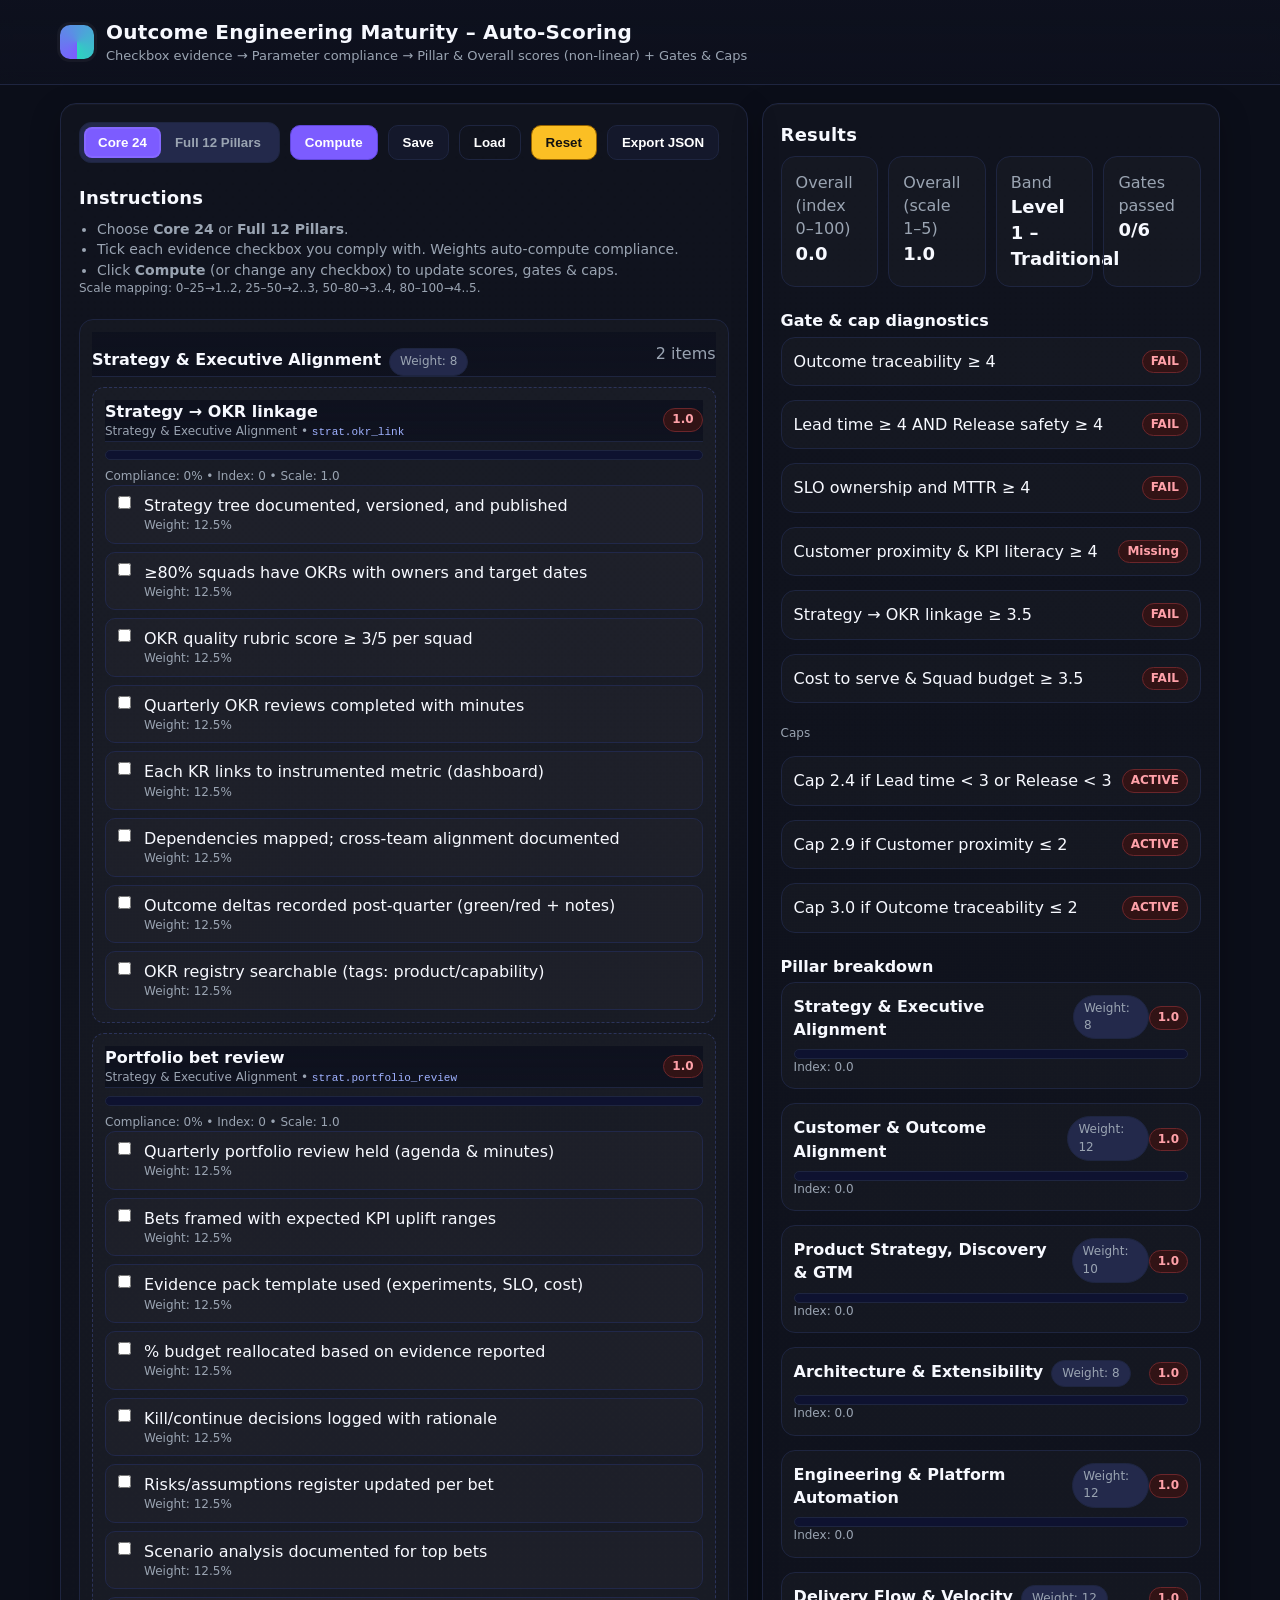
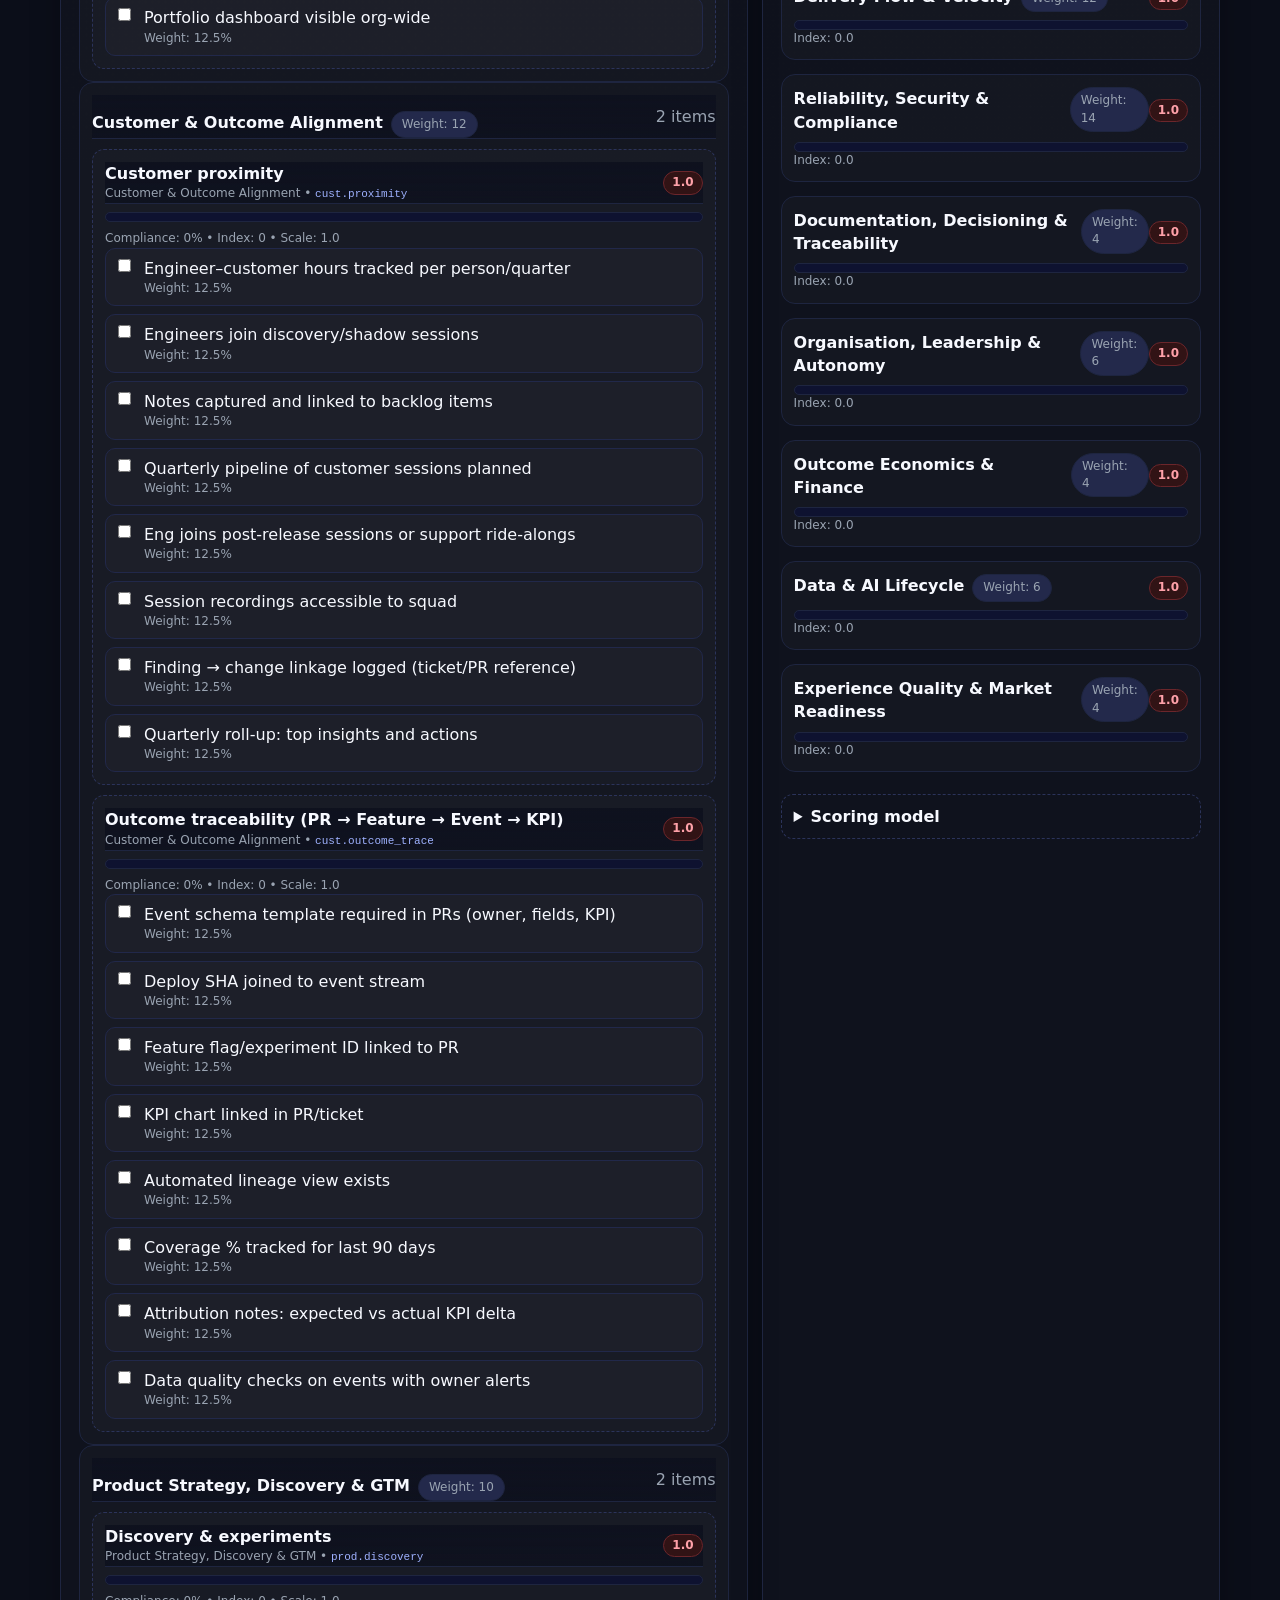
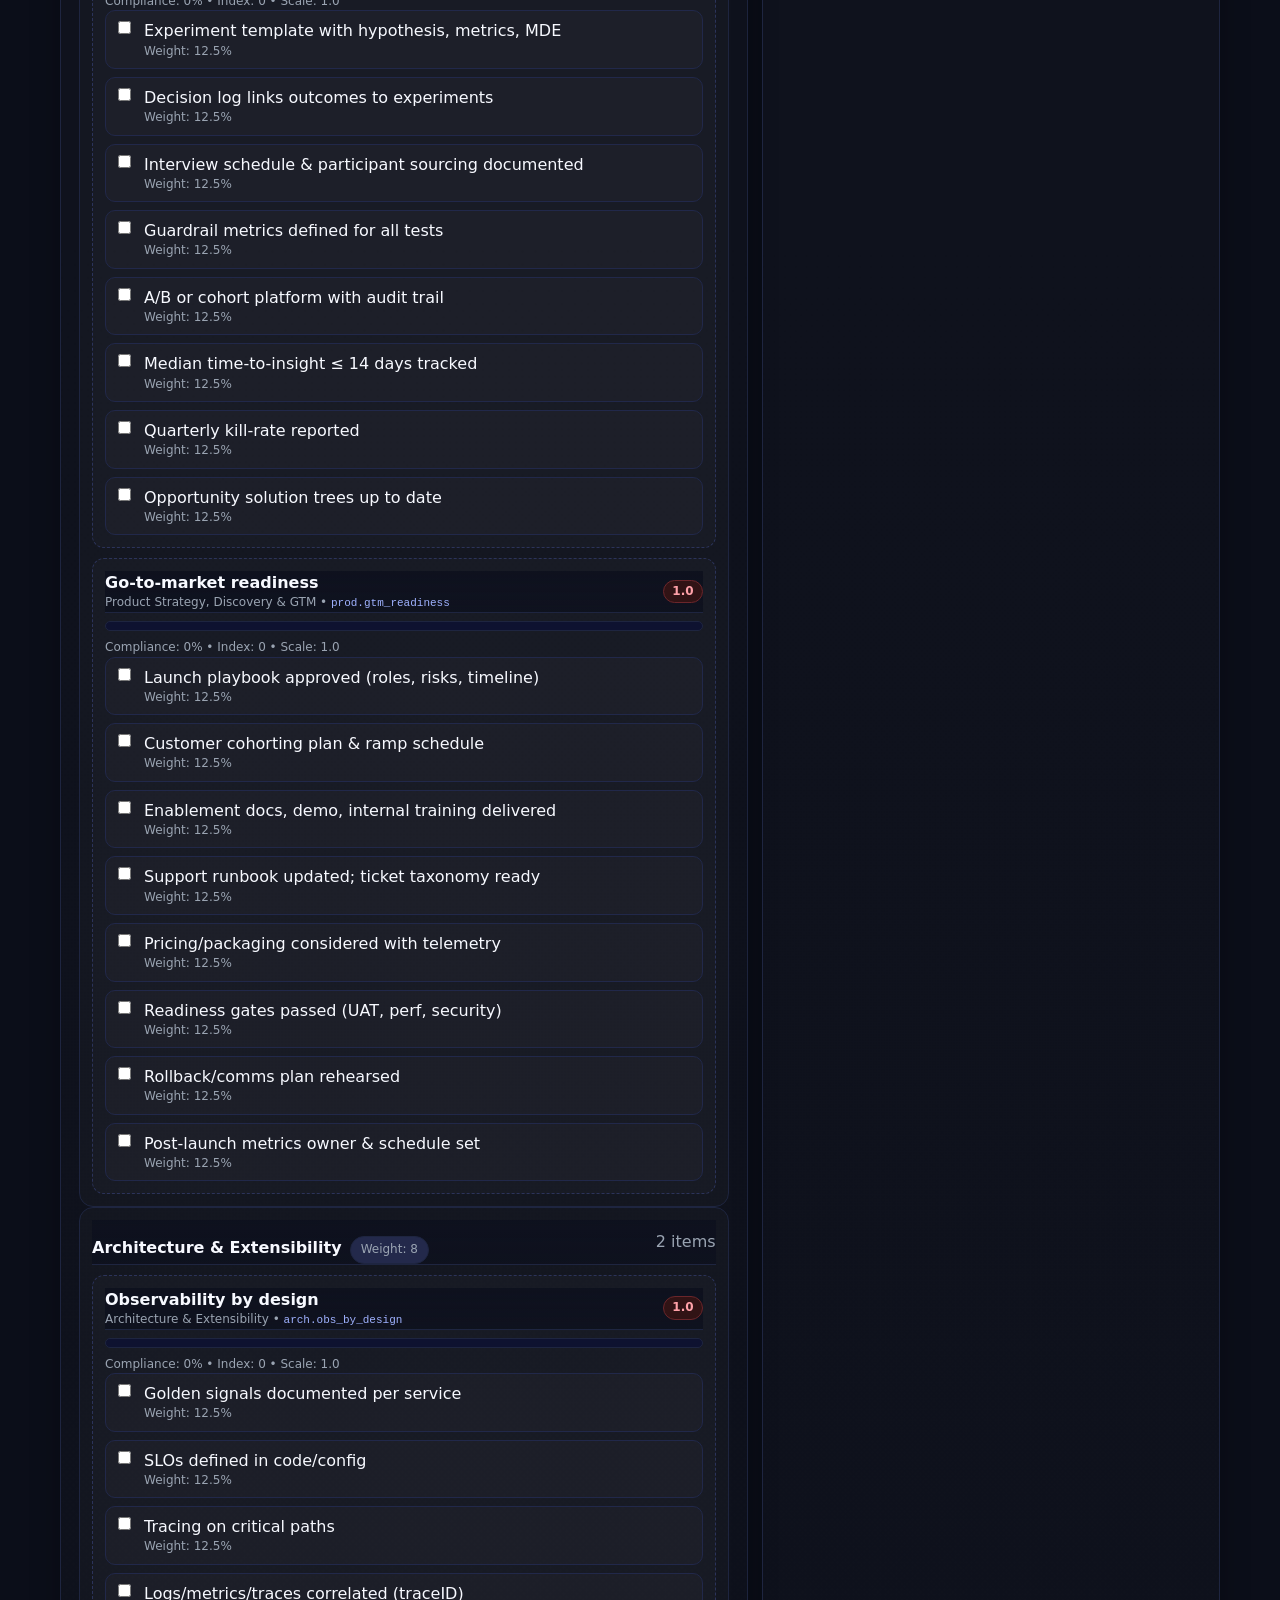
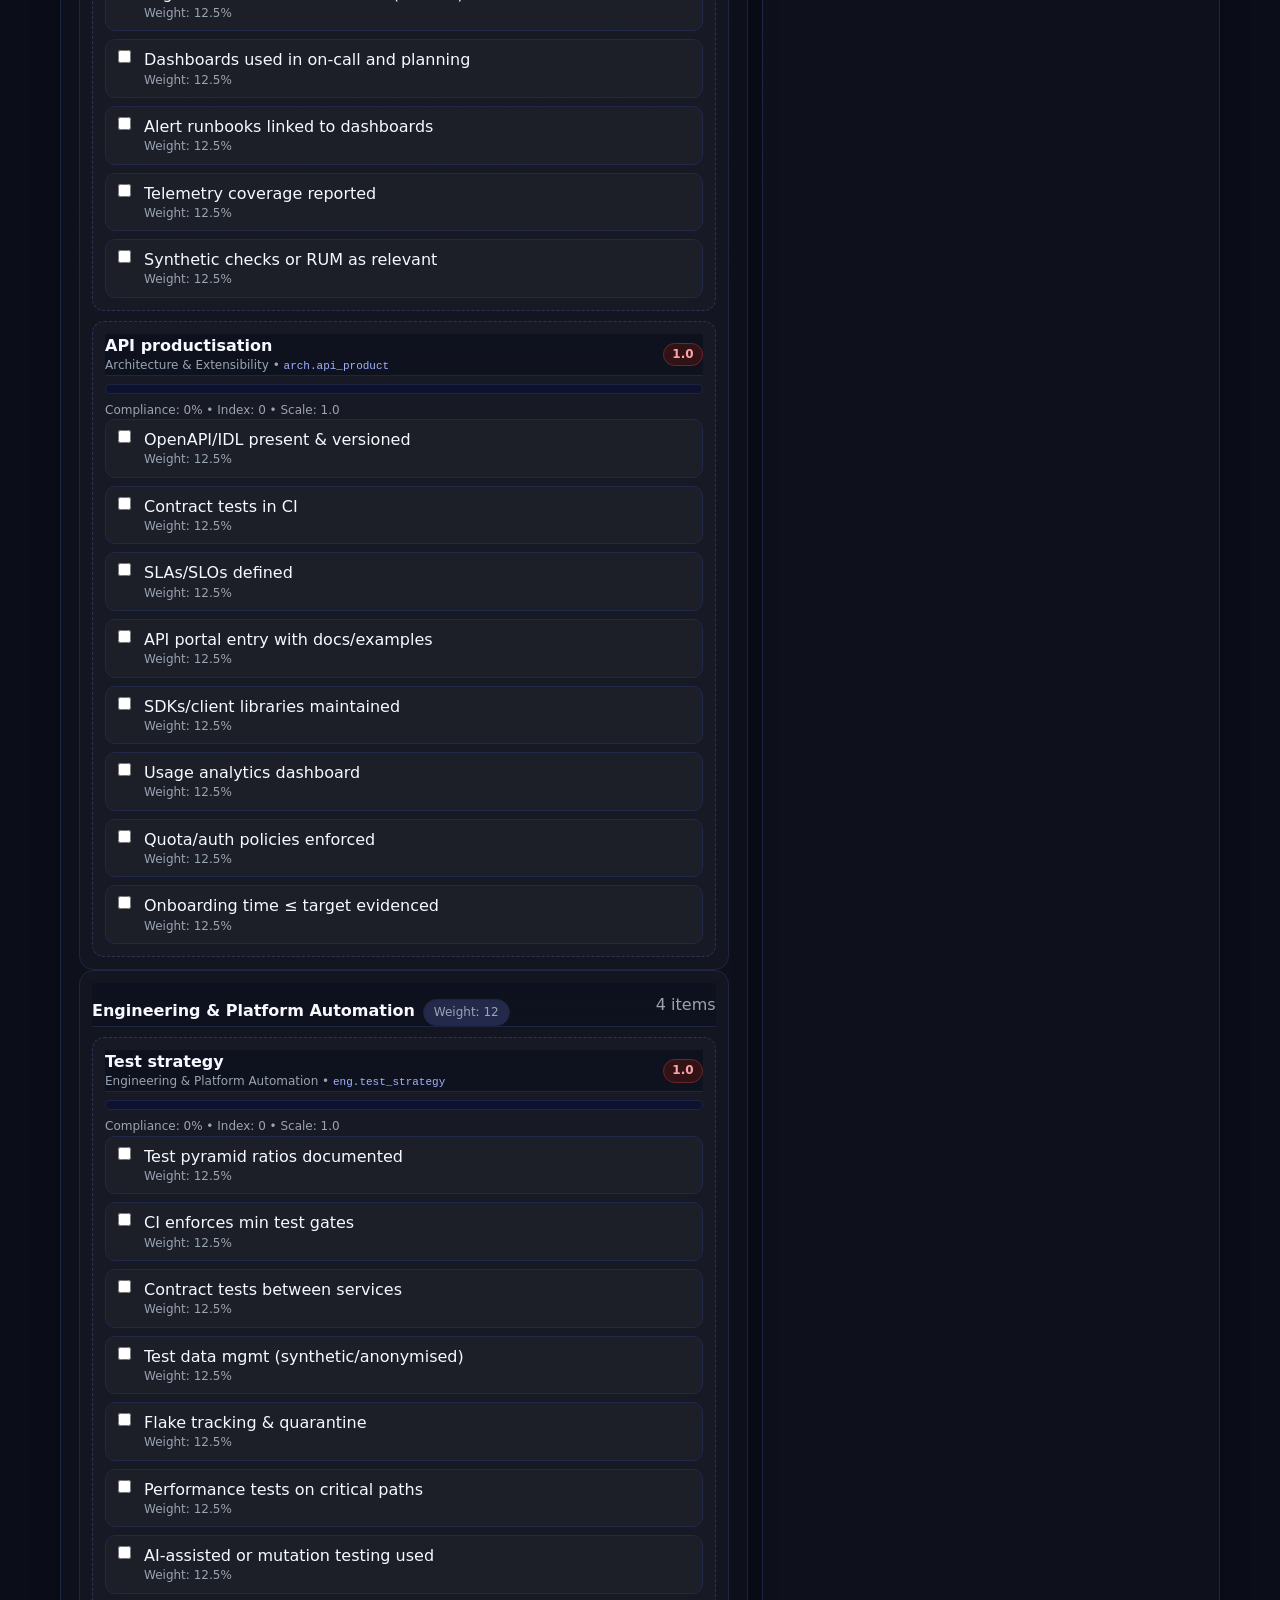
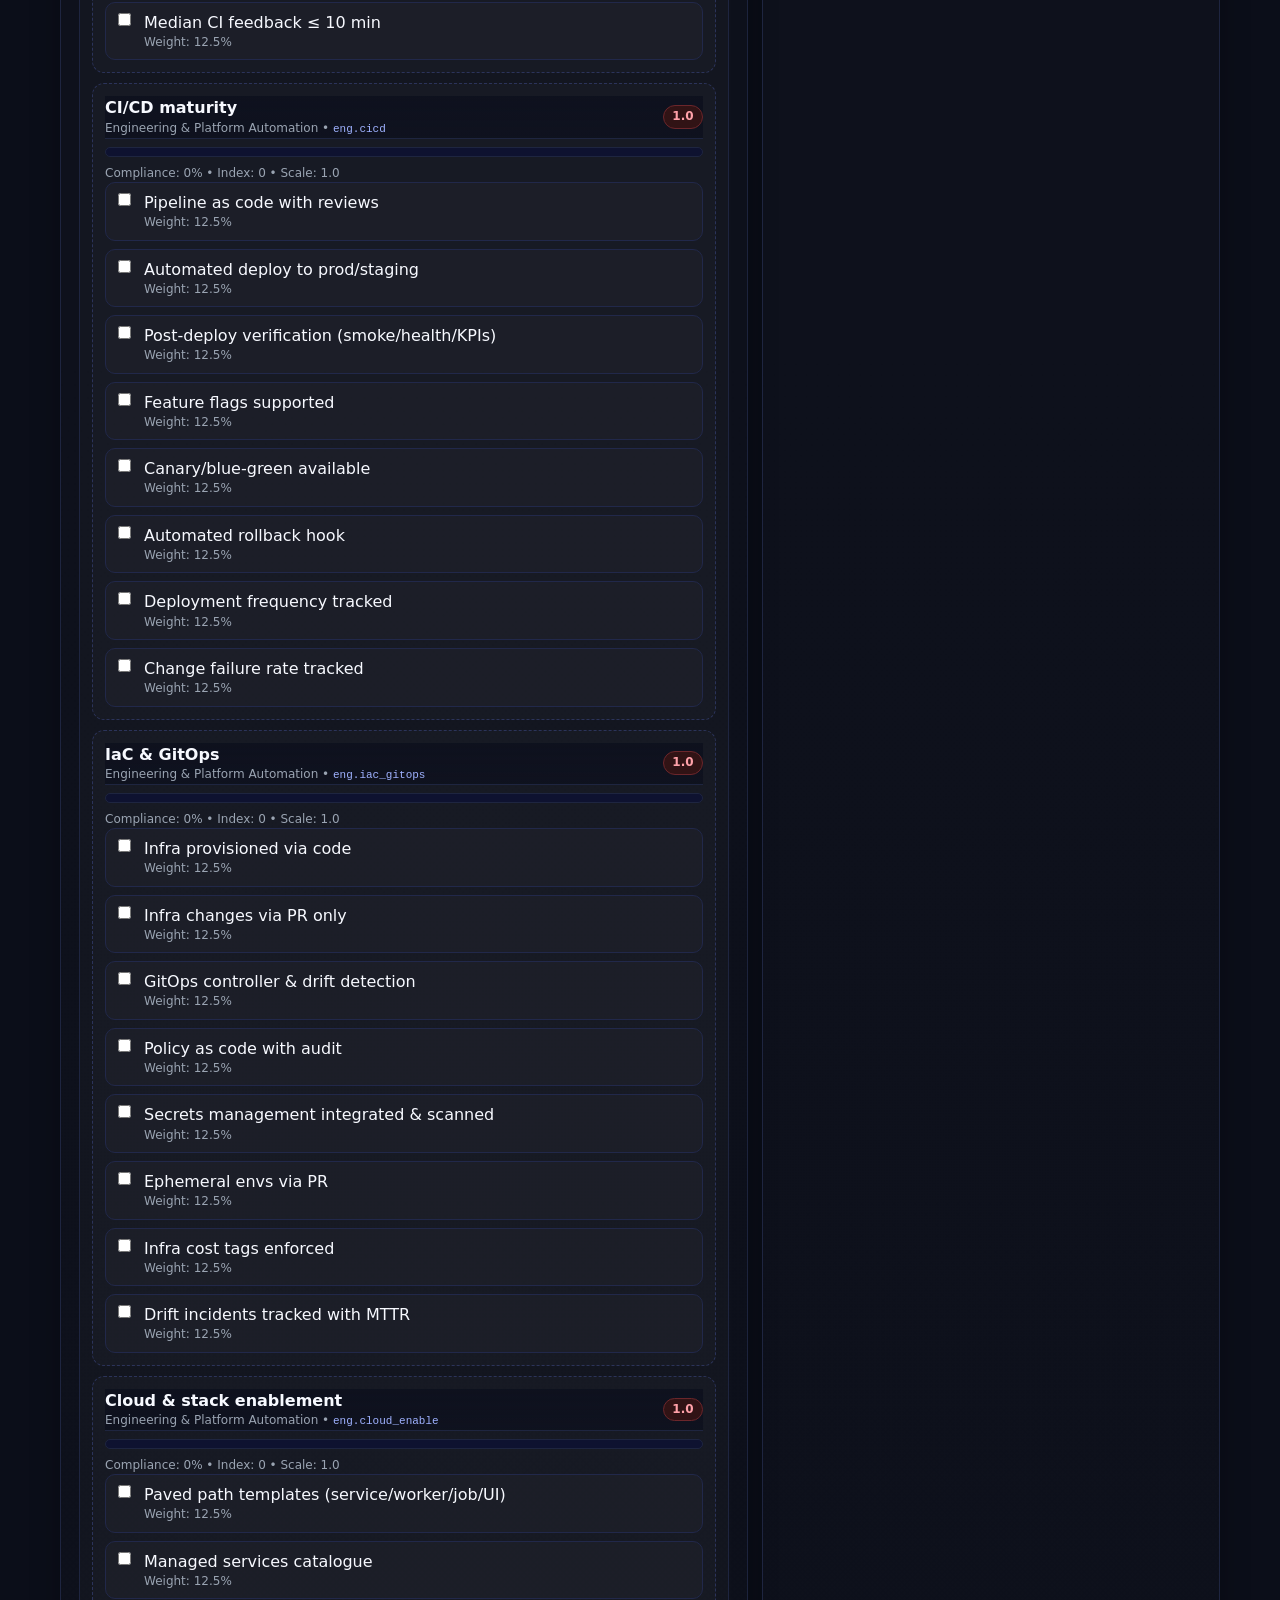
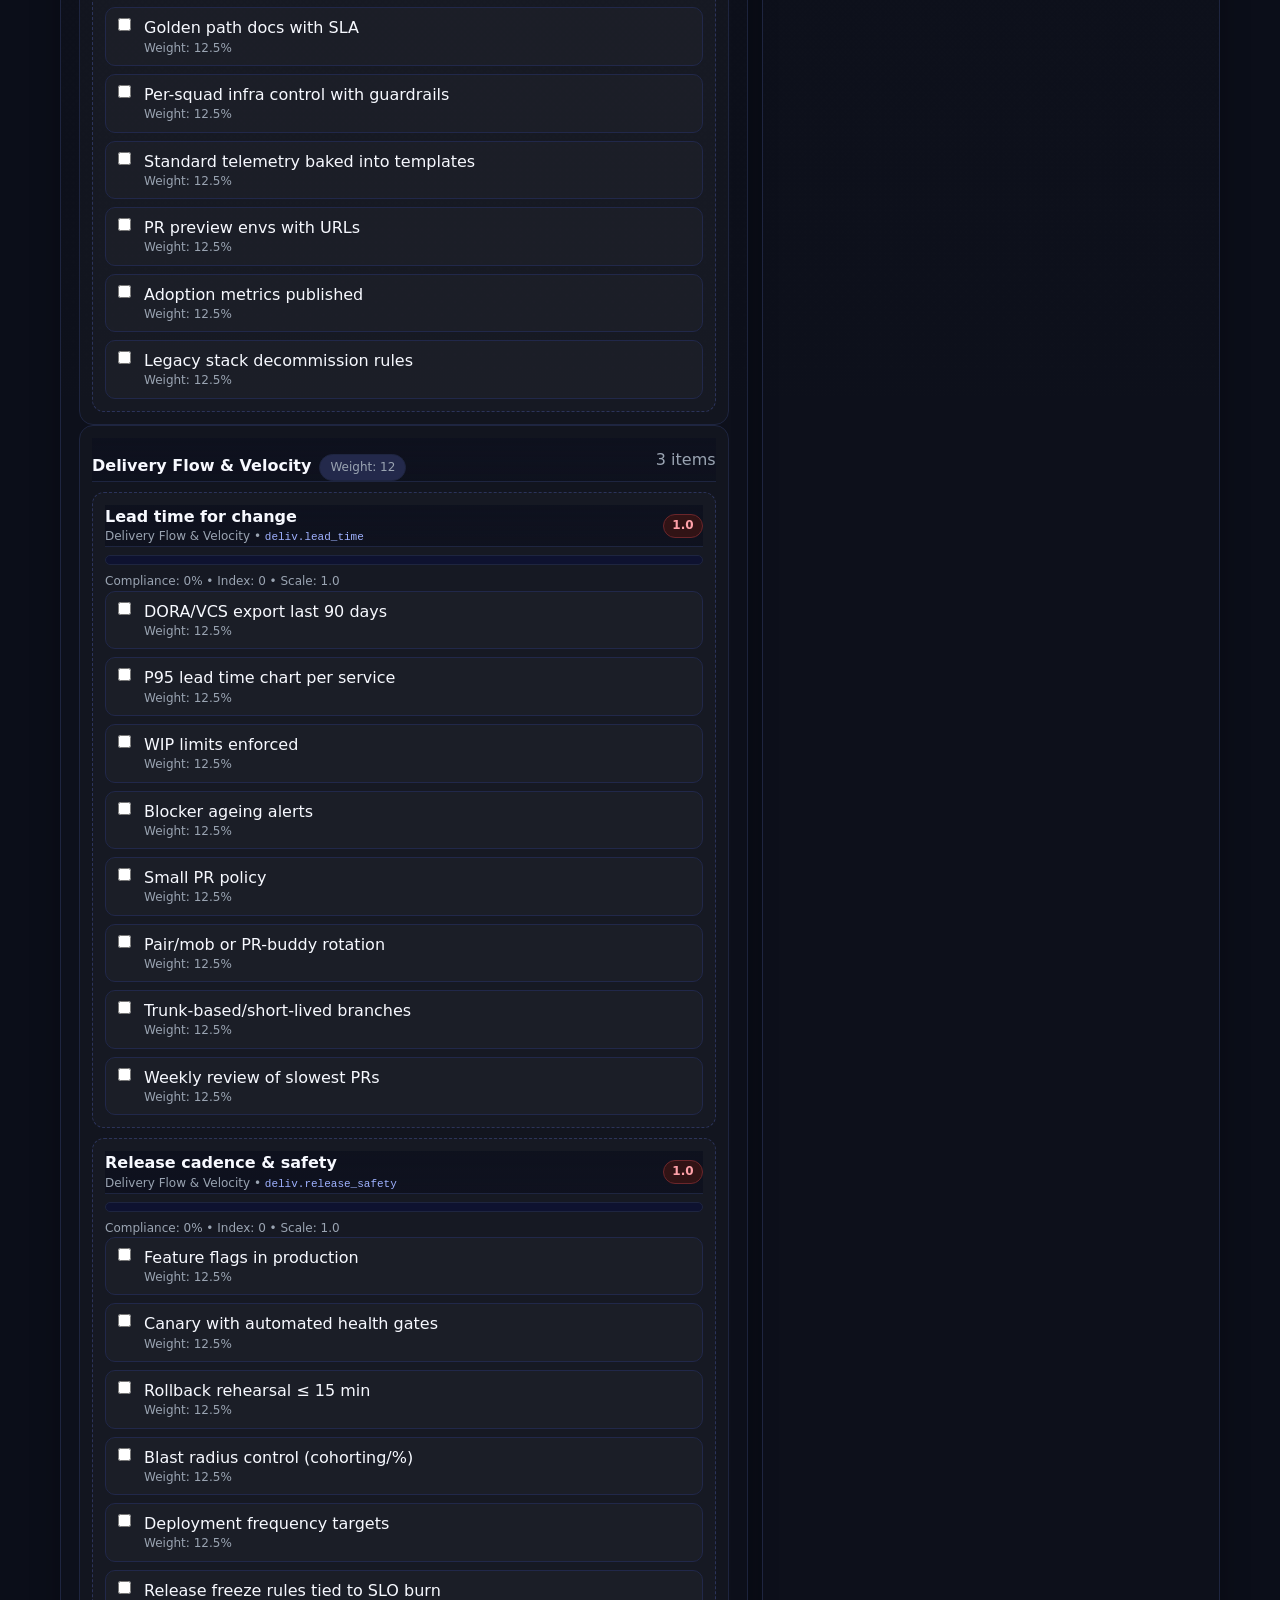
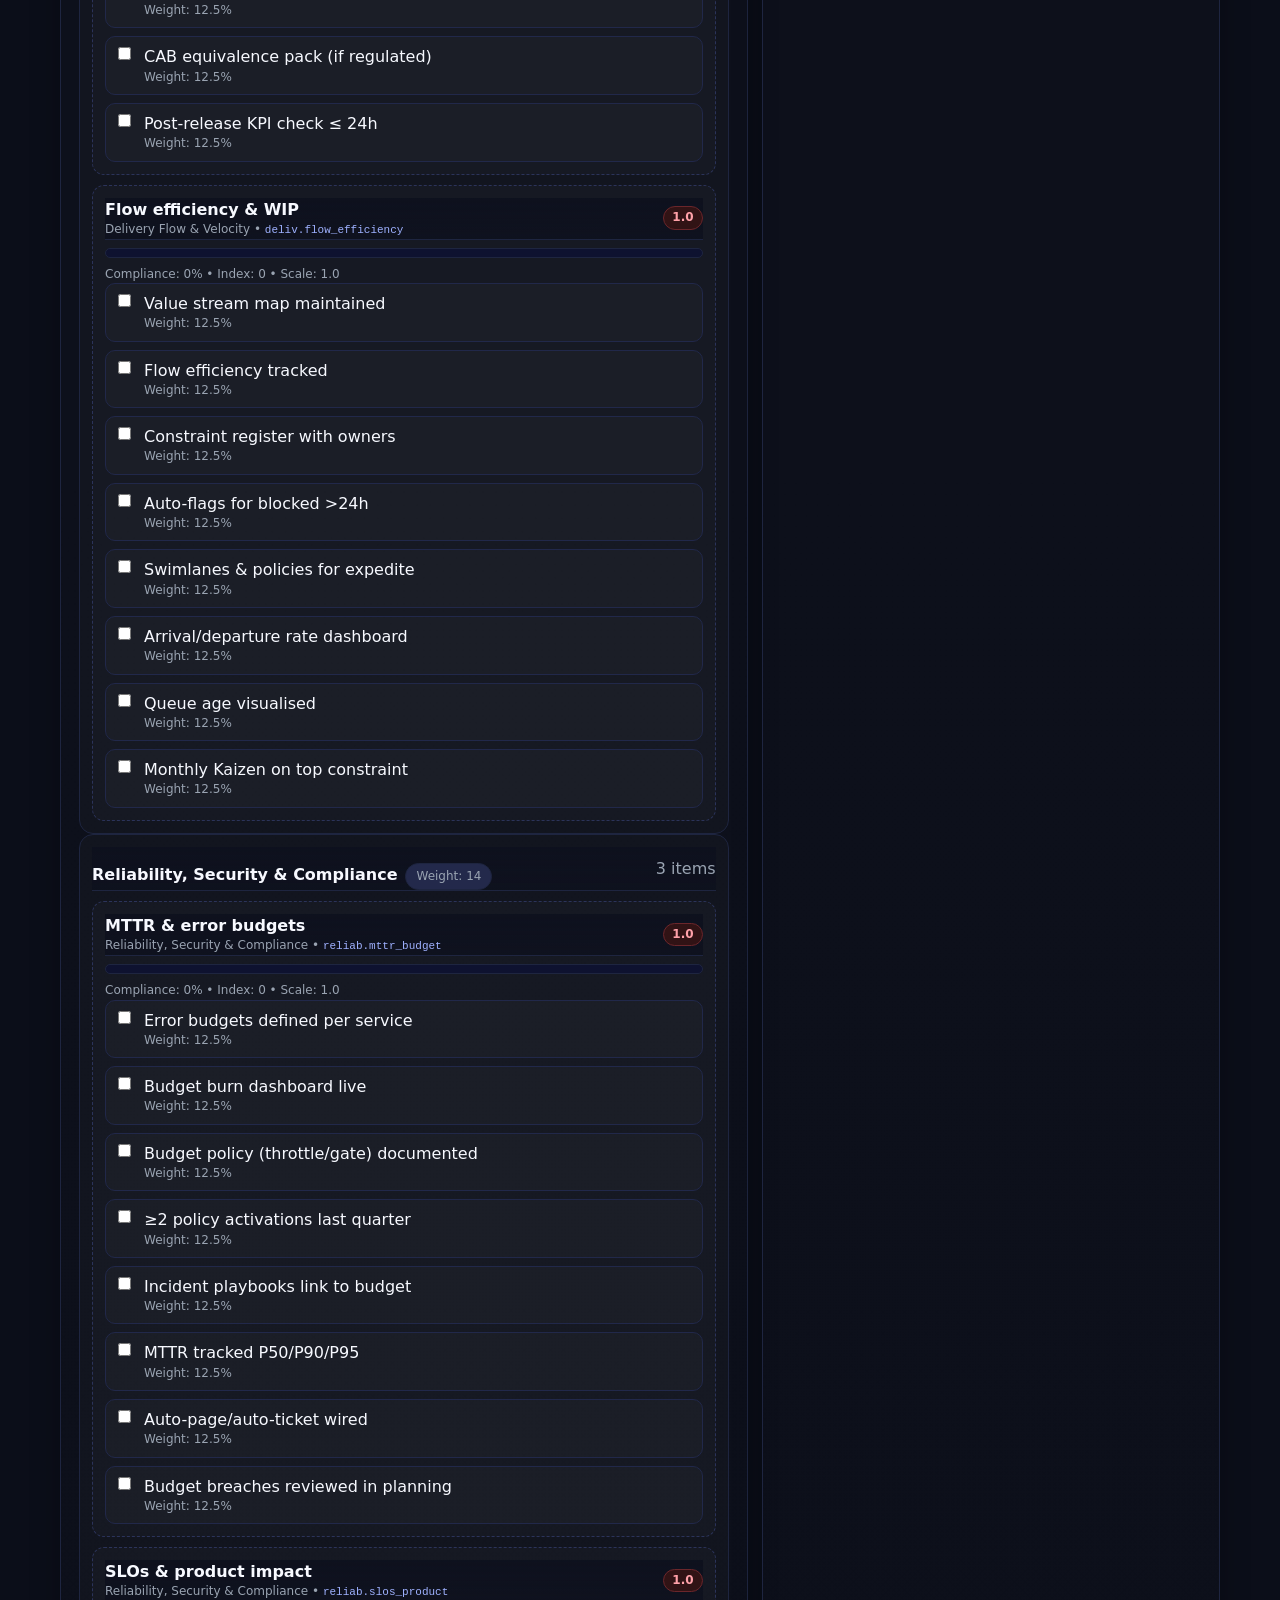
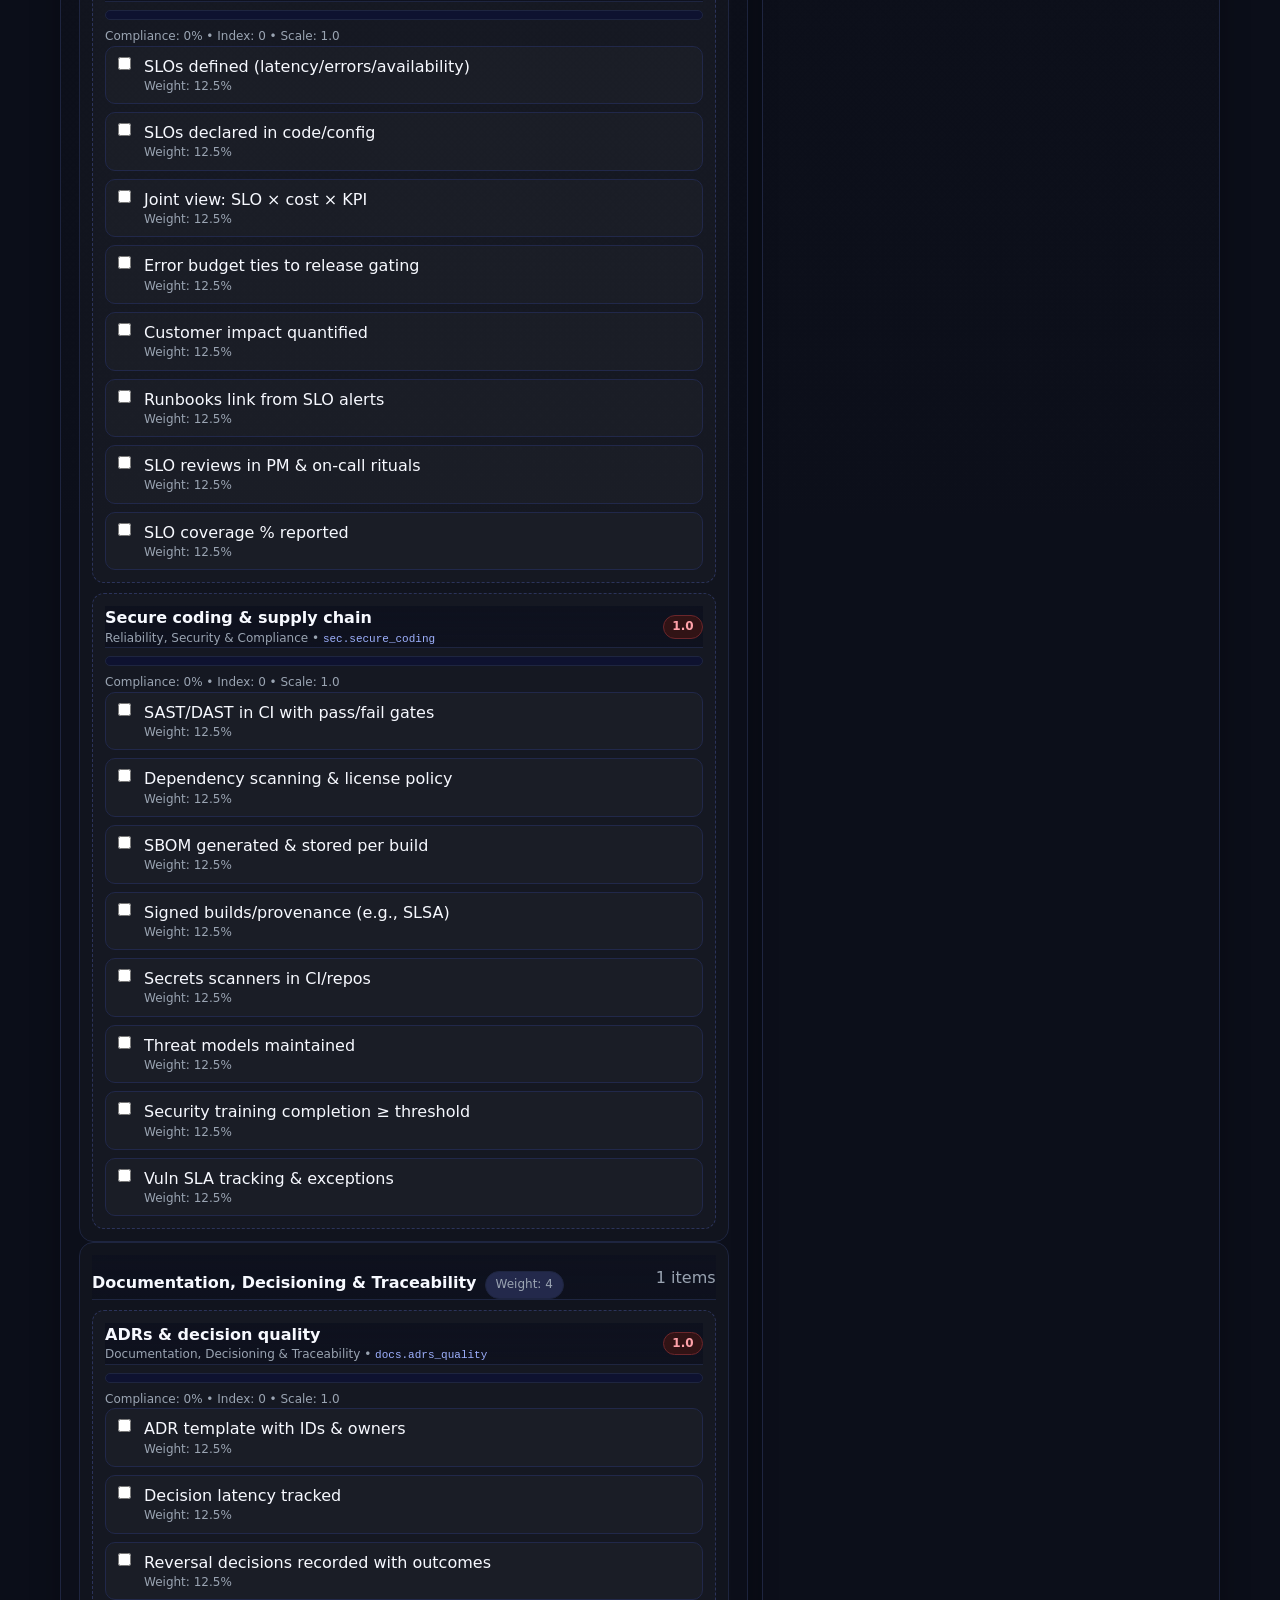
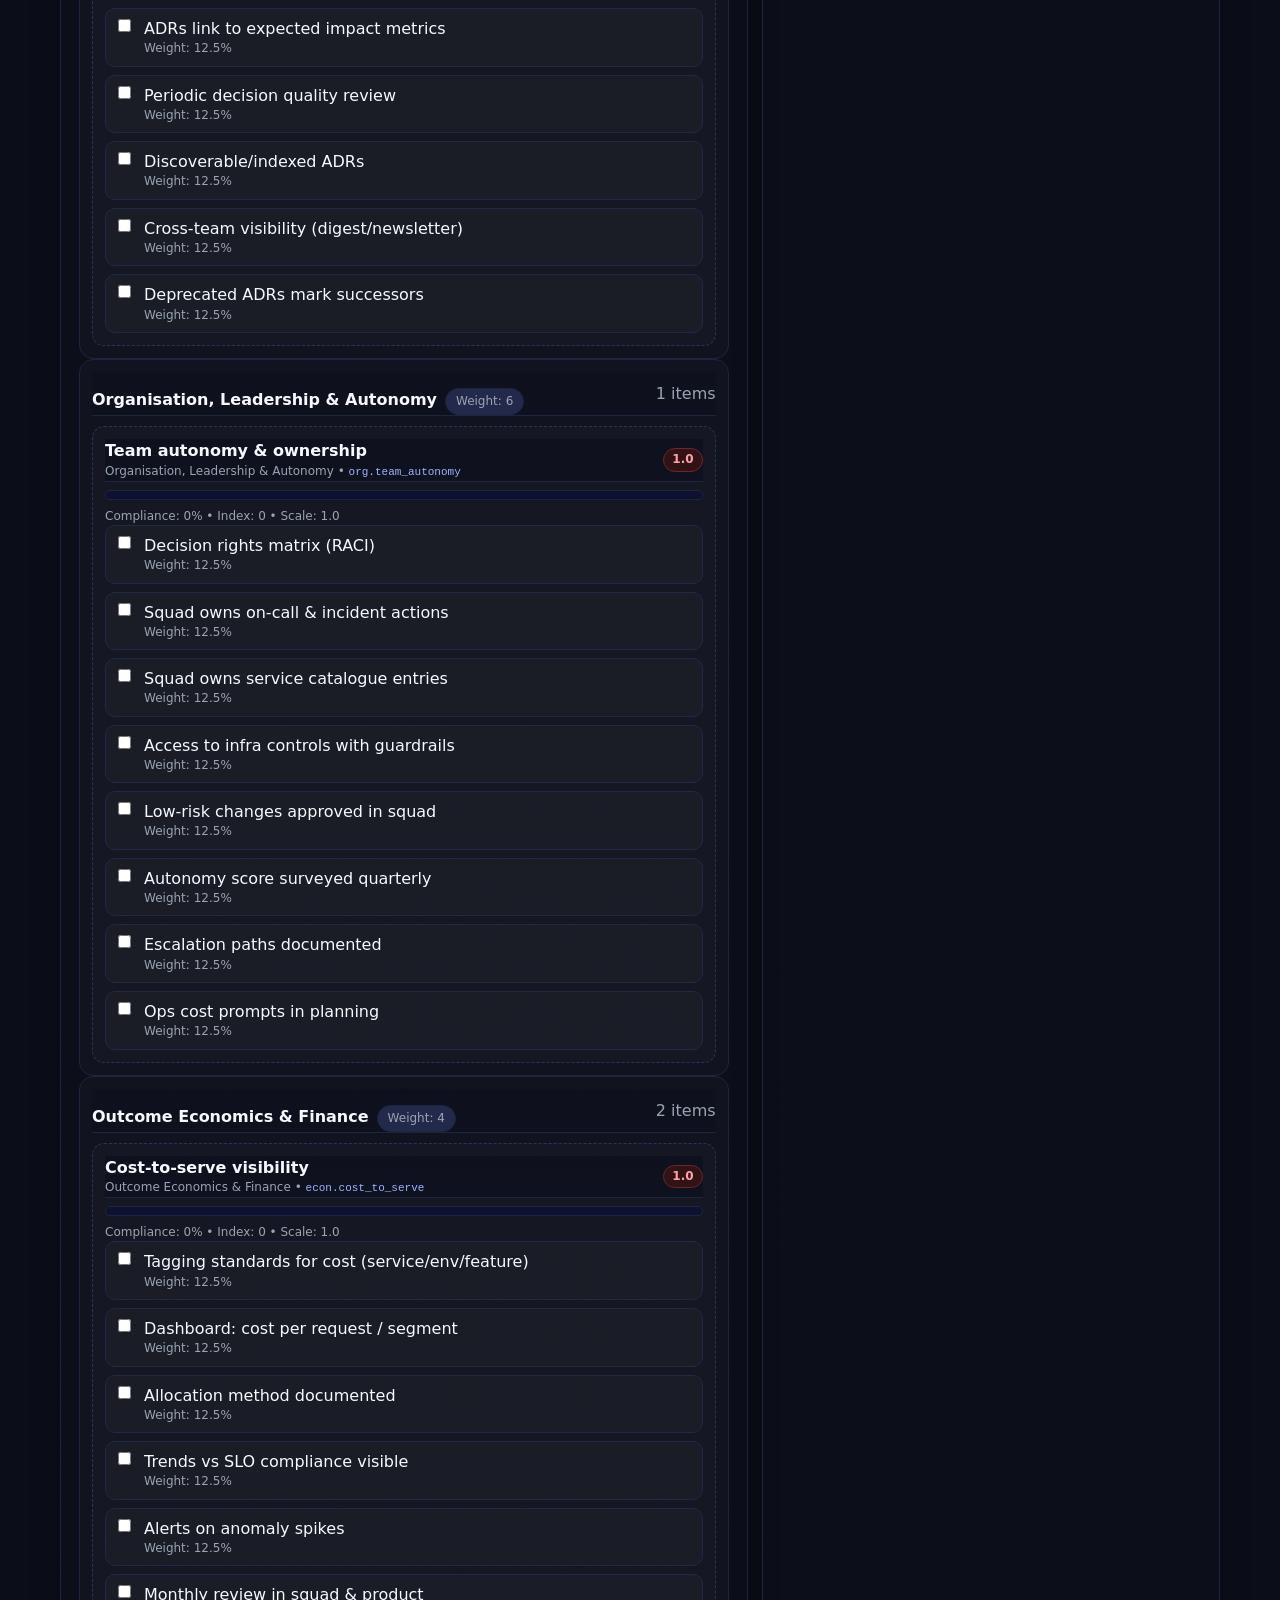
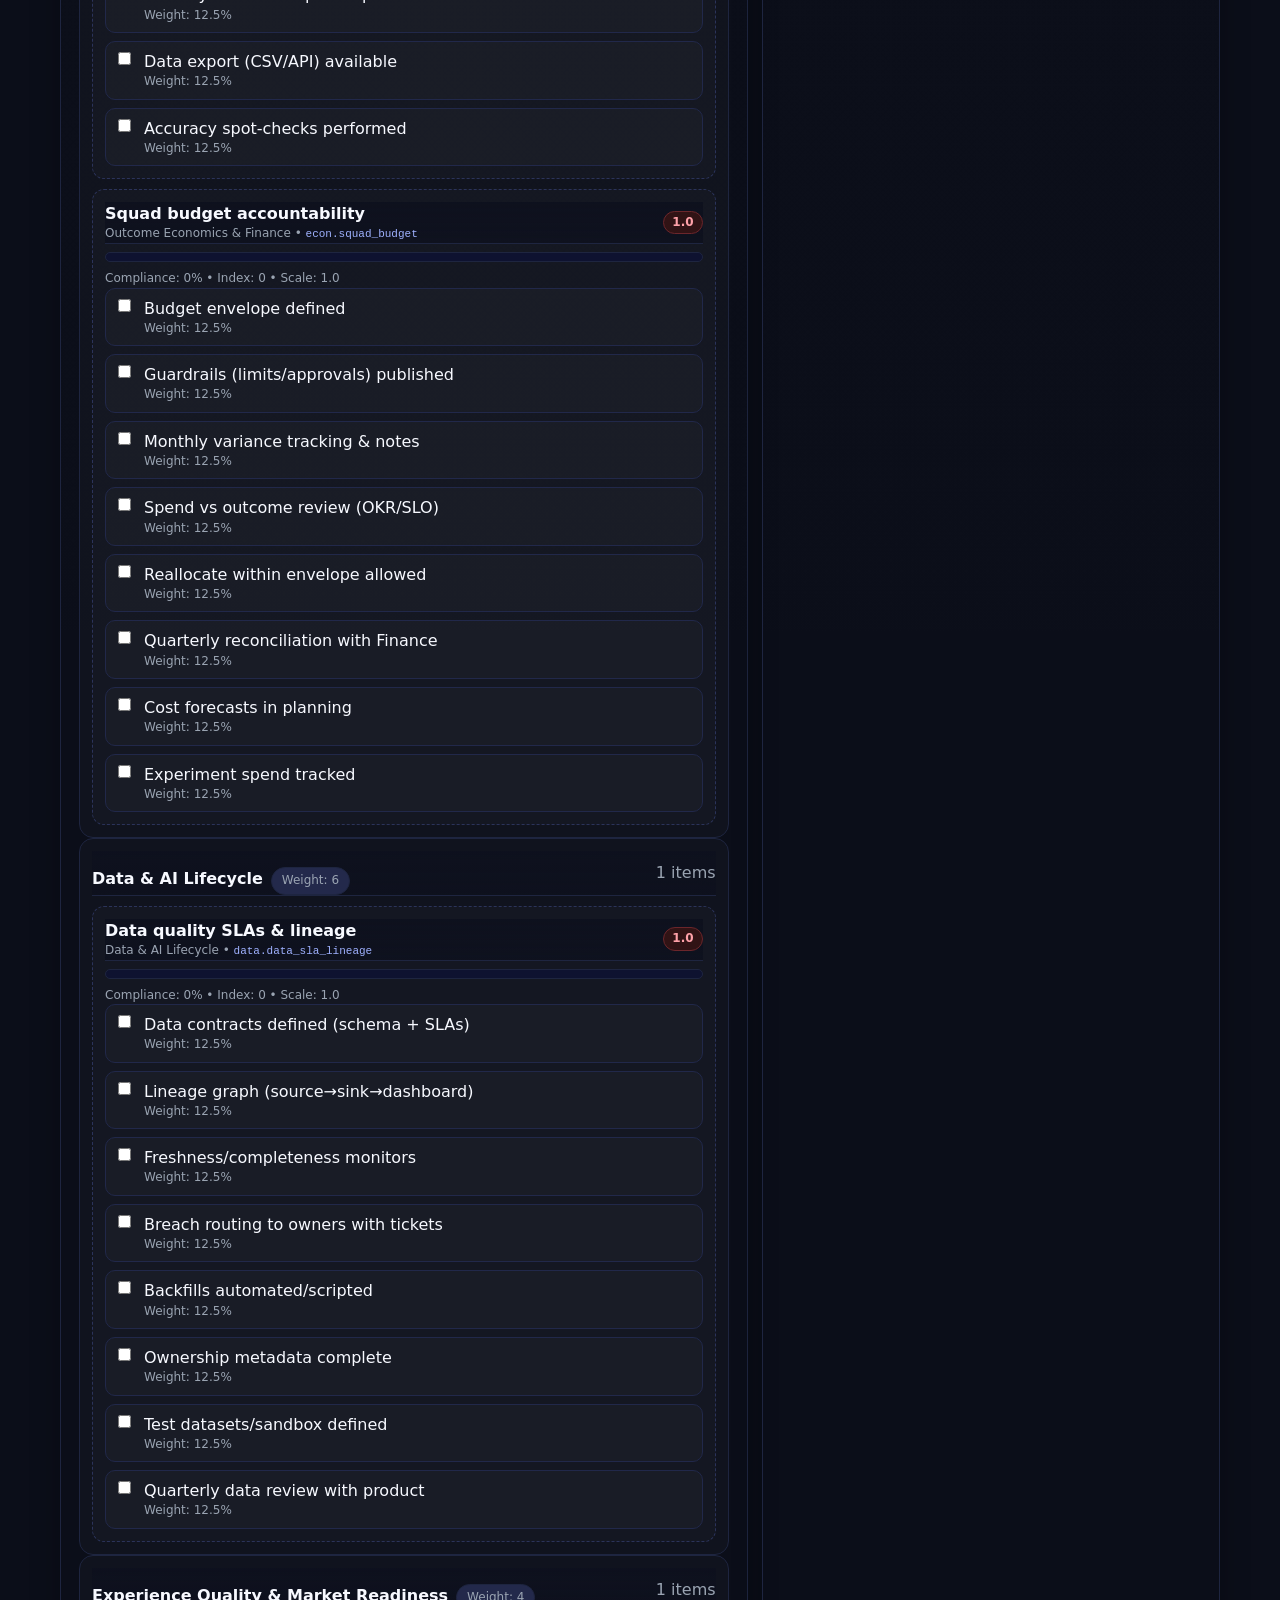
==== Assessment.html @ c7f9ff0d "Create Assessment.html" ====
<!DOCTYPE html>
<html lang="en">
<head>
<meta charset="utf-8" />
<meta name="viewport" content="width=device-width, initial-scale=1" />
<title>Outcome Engineering Maturity – Checklist Auto-Scoring</title>
<style>
  :root{
    --bg:#0f1220;--panel:#14182b;--muted:#9aa4b2;--text:#f7f9ff;
    --brand:#7c5cff;--brand-2:#2dd4bf;--red:#ff6b6b;--amber:#fbbf24;--green:#22c55e;
    --line:#1e2540;--chip:#23294b;
  }
  *{box-sizing:border-box}
  body{
    margin:0; font:16px/1.45 system-ui, -apple-system, Segoe UI, Roboto, Inter, Arial, sans-serif;
    color:var(--text); background:radial-gradient(60rem 60rem at 10% -10%, #1a1f36, #0b0e19 70%), var(--bg);
  }
  header{
    position:sticky; top:0; z-index:5;
    background:linear-gradient(180deg, rgba(14,17,30,.9),rgba(14,17,30,.6)), rgba(14,17,30,.6);
    backdrop-filter: blur(8px);
    border-bottom:1px solid var(--line);
  }
  .wrap{max-width:1200px; margin:0 auto; padding:18px 20px;}
  .brand{display:flex; align-items:center; gap:12px;}
  .logo{width:34px; height:34px; border-radius:10px; background:conic-gradient(from 180deg, var(--brand), var(--brand-2)); box-shadow:0 0 0 3px #ffffff0a}
  h1{margin:0; font-size:20px; letter-spacing:.2px}
  .sub{color:var(--muted); font-size:13px}
  main{max-width:1200px; margin:18px auto; padding:0 20px 60px}
  .card{
    background:linear-gradient(180deg, rgba(255,255,255,0.02), rgba(255,255,255,0));
    border:1px solid var(--line); border-radius:16px; padding:18px;
    box-shadow: 0 10px 30px rgba(0,0,0,.25), inset 0 1px 0 rgba(255,255,255,.03);
  }
  .toolbar{display:flex; flex-wrap:wrap; gap:10px; align-items:center}
  .seg{display:inline-flex; padding:4px; background:var(--chip); border-radius:12px; border:1px solid var(--line);}
  .seg button{border:0; background:transparent; color:var(--muted); padding:8px 14px; border-radius:8px; cursor:pointer; font-weight:600}
  .seg button.active{background:var(--brand); color:#fff; box-shadow:0 0 0 2px #ffffff12 inset}
  .btn{border:1px solid var(--line); background:var(--panel); color:#fff; padding:9px 14px; border-radius:10px; cursor:pointer; font-weight:600}
  .btn.primary{background:var(--brand); border-color:#5f46d9}
  .btn.ghost{background:transparent}
  .btn.warn{background:var(--amber); border-color:#946200; color:#111}
  .grid{display:grid; gap:14px}
  @media (min-width:1024px){ .grid-cols-2{grid-template-columns:1fr 1fr} .grid-cols-3{grid-template-columns:1.2fr .8fr} }
  .pill{display:inline-flex; gap:8px; align-items:center; padding:4px 10px; background:var(--chip); border:1px solid var(--line); border-radius:999px; color:var(--muted); font-size:12px}
  .muted{color:var(--muted)}
  .section{margin-top:22px}
  .h2{font-size:18px; margin:0 0 8px; letter-spacing:.2px}
  .h3{font-size:16px; margin:16px 0 4px}
  .pillar-card{border:1px solid var(--line); border-radius:14px; padding:12px; background:rgba(255,255,255,.02)}
  .item{border:1px dashed #2b335a; border-radius:12px; padding:12px; background:rgba(255,255,255,.02); margin-top:10px}
  .item header{display:flex; justify-content:space-between; align-items:center}
  .score-badge{padding:2px 8px; border-radius:999px; font-weight:700; font-size:12px; border:1px solid var(--line)}
  .score-good{background:#0f2f1b; color:#7ef39a; border-color:#135d34}
  .score-warn{background:#2f2a0f; color:#ffd977; border-color:#6b5514}
  .score-bad{background:#311315; color:#ffa1a9; border-color:#6b262b}
  .progress{width:100%; height:10px; border-radius:999px; background:#0e1230; border:1px solid var(--line); overflow:hidden}
  .bar{height:100%; background:linear-gradient(90deg, var(--brand), var(--brand-2)); width:0%}
  .checks{display:grid; gap:8px}
  .check{display:flex; gap:10px; align-items:flex-start; padding:8px; border-radius:10px; background:rgba(255,255,255,.02); border:1px solid #21284a}
  .check input{margin-top:2px}
  .kpis{display:grid; grid-template-columns: repeat(2, minmax(0,1fr)); gap:10px}
  @media (min-width:780px){ .kpis{grid-template-columns: repeat(4, minmax(0,1fr));}}
  .kpi{border:1px solid var(--line); border-radius:14px; padding:14px; background:rgba(255,255,255,.02)}
  .kpi strong{font-size:18px}
  .list{margin:0; padding-left:18px; color:var(--muted); font-size:14px}
  details{border:1px dashed #2b335a; border-radius:12px; padding:10px 12px}
  details > summary{cursor:pointer}
  footer{color:var(--muted); font-size:12px; padding:30px 0 50px; text-align:center}
  .tiny{font-size:12px; color:var(--muted)}
</style>
</head>
<body>
<header>
  <div class="wrap brand">
    <div class="logo" aria-hidden="true"></div>
    <div>
      <h1>Outcome Engineering Maturity – Auto-Scoring</h1>
      <div class="sub">Checkbox evidence → Parameter compliance → Pillar & Overall scores (non-linear) + Gates & Caps</div>
    </div>
  </div>
</header>

<main class="grid grid-cols-3">
  <section class="card">
    <div class="toolbar">
      <div class="seg" role="tablist" aria-label="Module selector">
        <button id="btnCore" class="active" role="tab" aria-selected="true">Core 24</button>
        <button id="btnFull" role="tab" aria-selected="false">Full 12 Pillars</button>
      </div>
      <button class="btn primary" id="btnCompute">Compute</button>
      <button class="btn" id="btnSave">Save</button>
      <button class="btn ghost" id="btnLoad">Load</button>
      <button class="btn warn" id="btnReset">Reset</button>
      <button class="btn" id="btnExport">Export JSON</button>
    </div>

    <div class="section">
      <h2 class="h2">Instructions</h2>
      <ul class="list">
        <li>Choose <b>Core 24</b> or <b>Full 12 Pillars</b>.</li>
        <li>Tick each evidence checkbox you comply with. Weights auto-compute compliance.</li>
        <li>Click <b>Compute</b> (or change any checkbox) to update scores, gates & caps.</li>
      </ul>
      <div class="tiny">Scale mapping: 0–25→1..2, 25–50→2..3, 50–80→3..4, 80–100→4..5.</div>
    </div>

    <div id="formArea" class="section"></div>
  </section>

  <aside class="card">
    <h2 class="h2">Results</h2>
    <div class="kpis" id="kpis">
      <div class="kpi"><div class="muted">Overall (index 0–100)</div><strong id="overallIndex">—</strong></div>
      <div class="kpi"><div class="muted">Overall (scale 1–5)</div><strong id="overallScale">—</strong></div>
      <div class="kpi"><div class="muted">Band</div><strong id="overallBand">—</strong></div>
      <div class="kpi"><div class="muted">Gates passed</div><strong id="gatesPassed">—</strong></div>
    </div>

    <div class="section">
      <h3 class="h3">Gate & cap diagnostics</h3>
      <div id="gateList" class="grid"></div>
    </div>

    <div class="section">
      <h3 class="h3">Pillar breakdown</h3>
      <div id="pillarBreakdown" class="grid"></div>
    </div>

    <div class="section">
      <details>
        <summary><b>Scoring model</b></summary>
        <div class="tiny" style="margin-top:8px">
          Parameter compliance = sum(weights of checked items). Index = compliance (0–100).<br/>
          Pillar = average of parameter indices. Overall = weighted by pillar weights.<br/>
          If any gate fails, overall ≤ 3. Caps: Lead time/Release &lt;3 ⇒ ≤2.4; Proximity ≤2 ⇒ ≤2.9; Traceability ≤2 ⇒ ≤3.0.
        </div>
      </details>
    </div>
  </aside>
</main>

<footer>
  v1.0 — Static, client-side only. Data persists to your browser (LocalStorage). No external dependencies.
</footer>

<script>
/* ==========================================================
   MODEL (activity/artifact checklists with weights)
   ========================================================== */
const MODEL = {
  version: "OEMM-activity-artifact-v1.0",
  weights: {
    "Strategy & Executive Alignment": 8,
    "Customer & Outcome Alignment": 12,
    "Product Strategy, Discovery & GTM": 10,
    "Architecture & Extensibility": 8,
    "Engineering & Platform Automation": 12,
    "Delivery Flow & Velocity": 12,
    "Reliability, Security & Compliance": 14,
    "Documentation, Decisioning & Traceability": 4,
    "Organisation, Leadership & Autonomy": 6,
    "Outcome Economics & Finance": 4,
    "Data & AI Lifecycle": 6,
    "Experience Quality & Market Readiness": 4
  },
  gates: [
    { id:"G1", label:"Outcome traceability ≥ 4", params:["cust.outcome_trace"], logical:"AND", threshold:4.0 },
    { id:"G2", label:"Lead time ≥ 4 AND Release safety ≥ 4", params:["deliv.lead_time","deliv.release_safety"], logical:"AND", threshold:4.0 },
    { id:"G3", label:"SLO ownership and MTTR ≥ 4", params:["reliab.slos_product","reliab.mttr_budget"], logical:"AND", threshold:4.0 },
    { id:"G4", label:"Customer proximity & KPI literacy ≥ 4", params:["cust.proximity","cust.kpi_literacy"], logical:"AND", threshold:4.0 },
    { id:"G5", label:"Strategy → OKR linkage ≥ 3.5", params:["strat.okr_link"], logical:"AND", threshold:3.5 },
    { id:"G6", label:"Cost to serve & Squad budget ≥ 3.5", params:["econ.cost_to_serve","econ.squad_budget"], logical:"AND", threshold:3.5 }
  ],
  caps: [
    { label:"Cap 2.4 if Lead time < 3 or Release < 3", params:["deliv.lead_time","deliv.release_safety"], logic:"OR", cap:2.4, lt:3.0 },
    { label:"Cap 2.9 if Customer proximity ≤ 2", params:["cust.proximity"], logic:"LE", cap:2.9, value:2.0 },
    { label:"Cap 3.0 if Outcome traceability ≤ 2", params:["cust.outcome_trace"], logic:"LE", cap:3.0, value:2.0 }
  ],
  core24: [
    "strat.okr_link","strat.portfolio_review",
    "cust.proximity","cust.outcome_trace",
    "prod.discovery","prod.gtm_readiness",
    "arch.obs_by_design","arch.api_product",
    "eng.test_strategy","eng.cicd","eng.iac_gitops","eng.cloud_enable",
    "deliv.lead_time","deliv.release_safety","deliv.flow_efficiency",
    "reliab.mttr_budget","reliab.slos_product","sec.secure_coding",
    "docs.adrs_quality","org.team_autonomy",
    "econ.cost_to_serve","econ.squad_budget",
    "data.data_sla_lineage","xp.perf_budgets_rum"
  ],
  fullModel: {
    pillars: [
      { name:"Strategy & Executive Alignment", parameters:["strat.okr_link","strat.portfolio_review","strat.exec_narrative","strat.decision_reversible"] },
      { name:"Customer & Outcome Alignment", parameters:["cust.proximity","cust.kpi_literacy","cust.problem_framing","cust.outcome_trace"] },
      { name:"Product Strategy, Discovery & GTM", parameters:["prod.discovery","prod.prioritisation","prod.roadmapping","prod.gtm_readiness"] },
      { name:"Architecture & Extensibility", parameters:["arch.modularity","arch.evolutionary","arch.api_product","arch.obs_by_design"] },
      { name:"Engineering & Platform Automation", parameters:["eng.test_strategy","eng.code_review_gates","eng.dev_workflow","eng.cicd","eng.iac_gitops","eng.cloud_enable"] },
      { name:"Delivery Flow & Velocity", parameters:["deliv.lead_time","deliv.release_safety","deliv.flow_efficiency","deliv.planning_adapt"] },
      { name:"Reliability, Security & Compliance", parameters:["reliab.incident_mgmt","reliab.mttr_budget","reliab.slos_product","reliab.anomaly","sec.secure_coding","sec.privacy_data","sec.compliance_evidence","sec.runtime_ir"] },
      { name:"Documentation, Decisioning & Traceability", parameters:["docs.code_api_docs","docs.knowledge_onboarding","docs.adrs_quality","docs.audit_trace"] },
      { name:"Organisation, Leadership & Autonomy", parameters:["org.role_triad","org.team_autonomy","org.growth_calibration","org.leadership_behaviour"] },
      { name:"Outcome Economics & Finance", parameters:["econ.cost_to_serve","econ.squad_budget","econ.pricing_levers","econ.finops"] },
      { name:"Data & AI Lifecycle", parameters:["data.data_sla_lineage","data.model_lifecycle","data.responsible_ai","data.analytics_selfserve"] },
      { name:"Experience Quality & Market Readiness", parameters:["xp.perf_budgets_rum","xp.accessibility","xp.i18n_l10n","xp.support_integration"] }
    ],
    parameters: {
      /* ---------- CORE 24: 8 checks each ---------- */
      "strat.okr_link": { label:"Strategy → OKR linkage", checks:[
        {w:12.5,label:"Strategy tree documented, versioned, and published"},
        {w:12.5,label:"≥80% squads have OKRs with owners and target dates"},
        {w:12.5,label:"OKR quality rubric score ≥ 3/5 per squad"},
        {w:12.5,label:"Quarterly OKR reviews completed with minutes"},
        {w:12.5,label:"Each KR links to instrumented metric (dashboard)"},
        {w:12.5,label:"Dependencies mapped; cross-team alignment documented"},
        {w:12.5,label:"Outcome deltas recorded post-quarter (green/red + notes)"},
        {w:12.5,label:"OKR registry searchable (tags: product/capability)"}
      ]},
      "strat.portfolio_review": { label:"Portfolio bet review", checks:[
        {w:12.5,label:"Quarterly portfolio review held (agenda & minutes)"},
        {w:12.5,label:"Bets framed with expected KPI uplift ranges"},
        {w:12.5,label:"Evidence pack template used (experiments, SLO, cost)"},
        {w:12.5,label:"% budget reallocated based on evidence reported"},
        {w:12.5,label:"Kill/continue decisions logged with rationale"},
        {w:12.5,label:"Risks/assumptions register updated per bet"},
        {w:12.5,label:"Scenario analysis documented for top bets"},
        {w:12.5,label:"Portfolio dashboard visible org-wide"}
      ]},
      "cust.proximity": { label:"Customer proximity", checks:[
        {w:12.5,label:"Engineer–customer hours tracked per person/quarter"},
        {w:12.5,label:"Engineers join discovery/shadow sessions"},
        {w:12.5,label:"Notes captured and linked to backlog items"},
        {w:12.5,label:"Quarterly pipeline of customer sessions planned"},
        {w:12.5,label:"Eng joins post-release sessions or support ride-alongs"},
        {w:12.5,label:"Session recordings accessible to squad"},
        {w:12.5,label:"Finding → change linkage logged (ticket/PR reference)"},
        {w:12.5,label:"Quarterly roll-up: top insights and actions"}
      ]},
      "cust.outcome_trace": { label:"Outcome traceability (PR → Feature → Event → KPI)", checks:[
        {w:12.5,label:"Event schema template required in PRs (owner, fields, KPI)"},
        {w:12.5,label:"Deploy SHA joined to event stream"},
        {w:12.5,label:"Feature flag/experiment ID linked to PR"},
        {w:12.5,label:"KPI chart linked in PR/ticket"},
        {w:12.5,label:"Automated lineage view exists"},
        {w:12.5,label:"Coverage % tracked for last 90 days"},
        {w:12.5,label:"Attribution notes: expected vs actual KPI delta"},
        {w:12.5,label:"Data quality checks on events with owner alerts"}
      ]},
      "prod.discovery": { label:"Discovery & experiments", checks:[
        {w:12.5,label:"Experiment template with hypothesis, metrics, MDE"},
        {w:12.5,label:"Decision log links outcomes to experiments"},
        {w:12.5,label:"Interview schedule & participant sourcing documented"},
        {w:12.5,label:"Guardrail metrics defined for all tests"},
        {w:12.5,label:"A/B or cohort platform with audit trail"},
        {w:12.5,label:"Median time-to-insight ≤ 14 days tracked"},
        {w:12.5,label:"Quarterly kill-rate reported"},
        {w:12.5,label:"Opportunity solution trees up to date"}
      ]},
      "prod.gtm_readiness": { label:"Go-to-market readiness", checks:[
        {w:12.5,label:"Launch playbook approved (roles, risks, timeline)"},
        {w:12.5,label:"Customer cohorting plan & ramp schedule"},
        {w:12.5,label:"Enablement docs, demo, internal training delivered"},
        {w:12.5,label:"Support runbook updated; ticket taxonomy ready"},
        {w:12.5,label:"Pricing/packaging considered with telemetry"},
        {w:12.5,label:"Readiness gates passed (UAT, perf, security)"},
        {w:12.5,label:"Rollback/comms plan rehearsed"},
        {w:12.5,label:"Post-launch metrics owner & schedule set"}
      ]},
      "arch.obs_by_design": { label:"Observability by design", checks:[
        {w:12.5,label:"Golden signals documented per service"},
        {w:12.5,label:"SLOs defined in code/config"},
        {w:12.5,label:"Tracing on critical paths"},
        {w:12.5,label:"Logs/metrics/traces correlated (traceID)"},
        {w:12.5,label:"Dashboards used in on-call and planning"},
        {w:12.5,label:"Alert runbooks linked to dashboards"},
        {w:12.5,label:"Telemetry coverage reported"},
        {w:12.5,label:"Synthetic checks or RUM as relevant"}
      ]},
      "arch.api_product": { label:"API productisation", checks:[
        {w:12.5,label:"OpenAPI/IDL present & versioned"},
        {w:12.5,label:"Contract tests in CI"},
        {w:12.5,label:"SLAs/SLOs defined"},
        {w:12.5,label:"API portal entry with docs/examples"},
        {w:12.5,label:"SDKs/client libraries maintained"},
        {w:12.5,label:"Usage analytics dashboard"},
        {w:12.5,label:"Quota/auth policies enforced"},
        {w:12.5,label:"Onboarding time ≤ target evidenced"}
      ]},
      "eng.test_strategy": { label:"Test strategy", checks:[
        {w:12.5,label:"Test pyramid ratios documented"},
        {w:12.5,label:"CI enforces min test gates"},
        {w:12.5,label:"Contract tests between services"},
        {w:12.5,label:"Test data mgmt (synthetic/anonymised)"},
        {w:12.5,label:"Flake tracking & quarantine"},
        {w:12.5,label:"Performance tests on critical paths"},
        {w:12.5,label:"AI-assisted or mutation testing used"},
        {w:12.5,label:"Median CI feedback ≤ 10 min"}
      ]},
      "eng.cicd": { label:"CI/CD maturity", checks:[
        {w:12.5,label:"Pipeline as code with reviews"},
        {w:12.5,label:"Automated deploy to prod/staging"},
        {w:12.5,label:"Post-deploy verification (smoke/health/KPIs)"},
        {w:12.5,label:"Feature flags supported"},
        {w:12.5,label:"Canary/blue-green available"},
        {w:12.5,label:"Automated rollback hook"},
        {w:12.5,label:"Deployment frequency tracked"},
        {w:12.5,label:"Change failure rate tracked"}
      ]},
      "eng.iac_gitops": { label:"IaC & GitOps", checks:[
        {w:12.5,label:"Infra provisioned via code"},
        {w:12.5,label:"Infra changes via PR only"},
        {w:12.5,label:"GitOps controller & drift detection"},
        {w:12.5,label:"Policy as code with audit"},
        {w:12.5,label:"Secrets management integrated & scanned"},
        {w:12.5,label:"Ephemeral envs via PR"},
        {w:12.5,label:"Infra cost tags enforced"},
        {w:12.5,label:"Drift incidents tracked with MTTR"}
      ]},
      "eng.cloud_enable": { label:"Cloud & stack enablement", checks:[
        {w:12.5,label:"Paved path templates (service/worker/job/UI)"},
        {w:12.5,label:"Managed services catalogue"},
        {w:12.5,label:"Golden path docs with SLA"},
        {w:12.5,label:"Per-squad infra control with guardrails"},
        {w:12.5,label:"Standard telemetry baked into templates"},
        {w:12.5,label:"PR preview envs with URLs"},
        {w:12.5,label:"Adoption metrics published"},
        {w:12.5,label:"Legacy stack decommission rules"}
      ]},
      "deliv.lead_time": { label:"Lead time for change", checks:[
        {w:12.5,label:"DORA/VCS export last 90 days"},
        {w:12.5,label:"P95 lead time chart per service"},
        {w:12.5,label:"WIP limits enforced"},
        {w:12.5,label:"Blocker ageing alerts"},
        {w:12.5,label:"Small PR policy"},
        {w:12.5,label:"Pair/mob or PR-buddy rotation"},
        {w:12.5,label:"Trunk-based/short-lived branches"},
        {w:12.5,label:"Weekly review of slowest PRs"}
      ]},
      "deliv.release_safety": { label:"Release cadence & safety", checks:[
        {w:12.5,label:"Feature flags in production"},
        {w:12.5,label:"Canary with automated health gates"},
        {w:12.5,label:"Rollback rehearsal ≤ 15 min"},
        {w:12.5,label:"Blast radius control (cohorting/%)"},
        {w:12.5,label:"Deployment frequency targets"},
        {w:12.5,label:"Release freeze rules tied to SLO burn"},
        {w:12.5,label:"CAB equivalence pack (if regulated)"},
        {w:12.5,label:"Post-release KPI check ≤ 24h"}
      ]},
      "deliv.flow_efficiency": { label:"Flow efficiency & WIP", checks:[
        {w:12.5,label:"Value stream map maintained"},
        {w:12.5,label:"Flow efficiency tracked"},
        {w:12.5,label:"Constraint register with owners"},
        {w:12.5,label:"Auto-flags for blocked >24h"},
        {w:12.5,label:"Swimlanes & policies for expedite"},
        {w:12.5,label:"Arrival/departure rate dashboard"},
        {w:12.5,label:"Queue age visualised"},
        {w:12.5,label:"Monthly Kaizen on top constraint"}
      ]},
      "reliab.mttr_budget": { label:"MTTR & error budgets", checks:[
        {w:12.5,label:"Error budgets defined per service"},
        {w:12.5,label:"Budget burn dashboard live"},
        {w:12.5,label:"Budget policy (throttle/gate) documented"},
        {w:12.5,label:"≥2 policy activations last quarter"},
        {w:12.5,label:"Incident playbooks link to budget"},
        {w:12.5,label:"MTTR tracked P50/P90/P95"},
        {w:12.5,label:"Auto-page/auto-ticket wired"},
        {w:12.5,label:"Budget breaches reviewed in planning"}
      ]},
      "reliab.slos_product": { label:"SLOs & product impact", checks:[
        {w:12.5,label:"SLOs defined (latency/errors/availability)"},
        {w:12.5,label:"SLOs declared in code/config"},
        {w:12.5,label:"Joint view: SLO × cost × KPI"},
        {w:12.5,label:"Error budget ties to release gating"},
        {w:12.5,label:"Customer impact quantified"},
        {w:12.5,label:"Runbooks link from SLO alerts"},
        {w:12.5,label:"SLO reviews in PM & on-call rituals"},
        {w:12.5,label:"SLO coverage % reported"}
      ]},
      "sec.secure_coding": { label:"Secure coding & supply chain", checks:[
        {w:12.5,label:"SAST/DAST in CI with pass/fail gates"},
        {w:12.5,label:"Dependency scanning & license policy"},
        {w:12.5,label:"SBOM generated & stored per build"},
        {w:12.5,label:"Signed builds/provenance (e.g., SLSA)"},
        {w:12.5,label:"Secrets scanners in CI/repos"},
        {w:12.5,label:"Threat models maintained"},
        {w:12.5,label:"Security training completion ≥ threshold"},
        {w:12.5,label:"Vuln SLA tracking & exceptions"}
      ]},
      "docs.adrs_quality": { label:"ADRs & decision quality", checks:[
        {w:12.5,label:"ADR template with IDs & owners"},
        {w:12.5,label:"Decision latency tracked"},
        {w:12.5,label:"Reversal decisions recorded with outcomes"},
        {w:12.5,label:"ADRs link to expected impact metrics"},
        {w:12.5,label:"Periodic decision quality review"},
        {w:12.5,label:"Discoverable/indexed ADRs"},
        {w:12.5,label:"Cross-team visibility (digest/newsletter)"},
        {w:12.5,label:"Deprecated ADRs mark successors"}
      ]},
      "org.team_autonomy": { label:"Team autonomy & ownership", checks:[
        {w:12.5,label:"Decision rights matrix (RACI)"},
        {w:12.5,label:"Squad owns on-call & incident actions"},
        {w:12.5,label:"Squad owns service catalogue entries"},
        {w:12.5,label:"Access to infra controls with guardrails"},
        {w:12.5,label:"Low-risk changes approved in squad"},
        {w:12.5,label:"Autonomy score surveyed quarterly"},
        {w:12.5,label:"Escalation paths documented"},
        {w:12.5,label:"Ops cost prompts in planning"}
      ]},
      "econ.cost_to_serve": { label:"Cost-to-serve visibility", checks:[
        {w:12.5,label:"Tagging standards for cost (service/env/feature)"},
        {w:12.5,label:"Dashboard: cost per request / segment"},
        {w:12.5,label:"Allocation method documented"},
        {w:12.5,label:"Trends vs SLO compliance visible"},
        {w:12.5,label:"Alerts on anomaly spikes"},
        {w:12.5,label:"Monthly review in squad & product"},
        {w:12.5,label:"Data export (CSV/API) available"},
        {w:12.5,label:"Accuracy spot-checks performed"}
      ]},
      "econ.squad_budget": { label:"Squad budget accountability", checks:[
        {w:12.5,label:"Budget envelope defined"},
        {w:12.5,label:"Guardrails (limits/approvals) published"},
        {w:12.5,label:"Monthly variance tracking & notes"},
        {w:12.5,label:"Spend vs outcome review (OKR/SLO)"},
        {w:12.5,label:"Reallocate within envelope allowed"},
        {w:12.5,label:"Quarterly reconciliation with Finance"},
        {w:12.5,label:"Cost forecasts in planning"},
        {w:12.5,label:"Experiment spend tracked"}
      ]},
      "data.data_sla_lineage": { label:"Data quality SLAs & lineage", checks:[
        {w:12.5,label:"Data contracts defined (schema + SLAs)"},
        {w:12.5,label:"Lineage graph (source→sink→dashboard)"},
        {w:12.5,label:"Freshness/completeness monitors"},
        {w:12.5,label:"Breach routing to owners with tickets"},
        {w:12.5,label:"Backfills automated/scripted"},
        {w:12.5,label:"Ownership metadata complete"},
        {w:12.5,label:"Test datasets/sandbox defined"},
        {w:12.5,label:"Quarterly data review with product"}
      ]},
      "xp.perf_budgets_rum": { label:"Performance budgets & RUM", checks:[
        {w:12.5,label:"Perf budgets per page/flow"},
        {w:12.5,label:"Budgets enforced in CI"},
        {w:12.5,label:"RUM instrumented for key pages/APIs"},
        {w:12.5,label:"Perf dashboards with cohort filters"},
        {w:12.5,label:"PR perf regression auto-flags"},
        {w:12.5,label:"Perf SLOs tied to KPIs"},
        {w:12.5,label:"Synthetic checks for critical flows"},
        {w:12.5,label:"Perf remediation backlog tracked"}
      ]},

      /* ---------- Remaining full model: 6 checks each ---------- */
      "strat.exec_narrative": { label:"Executive single narrative", checks:[
        {w:20,label:"Narrative doc links customer, tech, finance"},
        {w:15,label:"Versioned & refreshed quarterly"},
        {w:20,label:"Referenced in exec reviews/QBRs"},
        {w:15,label:"KPIs aligned to narrative themes"},
        {w:15,label:"Accessible to org (searchable)"},
        {w:15,label:"Feedback loop to update narrative"}
      ]},
      "strat.decision_reversible": { label:"Decision cadence & reversibility", checks:[
        {w:20,label:"ADRs mandatory for key decisions"},
        {w:15,label:"Decision latency tracked"},
        {w:15,label:"Reversal protocol defined"},
        {w:20,label:"Reversal yield measured (improved outcome)"},
        {w:15,label:"Sunset/stop criteria documented"},
        {w:15,label:"Periodic retro on major decisions"}
      ]},
      "cust.kpi_literacy": { label:"KPI literacy", checks:[
        {w:20,label:"KPI registry with owners & formulas"},
        {w:15,label:"Squad KPI quiz ≥ threshold"},
        {w:20,label:"Work items link to target KPI"},
        {w:15,label:"KPI dashboards in rituals"},
        {w:15,label:"Pre-release KPI forecast captured"},
        {w:15,label:"Post-release delta reviewed"}
      ]},
      "cust.problem_framing": { label:"Problem framing", checks:[
        {w:20,label:"Opportunity solution tree maintained"},
        {w:15,label:"Assumptions log with tests"},
        {w:20,label:"Impact sizing (ranges) documented"},
        {w:15,label:"Customer evidence attached"},
        {w:15,label:"Alternatives compared"},
        {w:15,label:"Triad-approved problem statement"}
      ]},
      "prod.prioritisation": { label:"Prioritisation method", checks:[
        {w:20,label:"Impact/risk/confidence/TTV scored"},
        {w:15,label:"Option value or sequencing captured"},
        {w:15,label:"Assumptions & ranges explicit"},
        {w:20,label:"Result ties to strategy/OKRs"},
        {w:15,label:"Periodic re-prioritisation"},
        {w:15,label:"Decision log linked"}
      ]},
      "prod.roadmapping": { label:"Roadmapping", checks:[
        {w:20,label:"Outcome-based roadmap"},
        {w:15,label:"Dependencies & risks mapped"},
        {w:20,label:"Replan cycle ≤ quarterly"},
        {w:15,label:"Scenario/guardrails defined"},
        {w:15,label:"Capacity assumptions listed"},
        {w:15,label:"Public, versioned roadmap"}
      ]},
      "arch.modularity": { label:"Modularity", checks:[
        {w:20,label:"Domain/capability map defined"},
        {w:20,label:"Service/module boundaries documented"},
        {w:15,label:"Ownership per module clear"},
        {w:15,label:"Change blast radius measured"},
        {w:15,label:"Dependency graph maintained"},
        {w:15,label:"Refactoring backlog exists"}
      ]},
      "arch.evolutionary": { label:"Evolutionary architecture", checks:[
        {w:20,label:"Fitness functions defined"},
        {w:20,label:"Fitness tests in CI"},
        {w:15,label:"Architecture runway documented"},
        {w:15,label:"Policy failures tracked"},
        {w:15,label:"Refactor budget set"},
        {w:15,label:"Architecture reviews regular"}
      ]},
      "eng.code_review_gates": { label:"Code review & gates", checks:[
        {w:20,label:"Peer review required"},
        {w:15,label:"Static checks/lint/format enforced"},
        {w:20,label:"Quality/security gates on PR"},
        {w:15,label:"AI assist usage guardrailed"},
        {w:15,label:"Review SLA tracked"},
        {w:15,label:"Rollback/test evidence in PR"}
      ]},
      "eng.dev_workflow": { label:"Dev workflow", checks:[
        {w:20,label:"Dev containers or cloud IDE"},
        {w:20,label:"PR previews with seeded data"},
        {w:15,label:"One-command bootstrap"},
        {w:15,label:"Local/prod parity documented"},
        {w:15,label:"Toolchain version pinning"},
        {w:15,label:"Setup time ≤ X minutes"}
      ]},
      "deliv.planning_adapt": { label:"Planning cadence & adaptability", checks:[
        {w:20,label:"Quarterly OKRs set & tracked"},
        {w:15,label:"Decision records maintained"},
        {w:20,label:"Weekly evidence review (metrics)"},
        {w:15,label:"Replan rules documented"},
        {w:15,label:"Stakeholder comms cadence"},
        {w:15,label:"Risk/assumption updates"}
      ]},
      "reliab.incident_mgmt": { label:"Incident management", checks:[
        {w:20,label:"On-call rota & escalation"},
        {w:20,label:"Blameless RCA template used"},
        {w:15,label:"Runbooks per top alerts"},
        {w:15,label:"Drills/table-tops held"},
        {w:15,label:"Action items tracked to closure"},
        {w:15,label:"Incident metrics dashboard"}
      ]},
      "reliab.anomaly": { label:"Anomaly detection", checks:[
        {w:20,label:"Alert thresholds tuned"},
        {w:20,label:"Change-aware alerting (deploy link)"},
        {w:15,label:"False positive rate monitored"},
        {w:15,label:"Context enrichment (runbook/owner)"},
        {w:15,label:"ML/heuristics evaluated"},
        {w:15,label:"Alert fatigue reviews"}
      ]},
      "sec.privacy_data": { label:"Privacy & data handling", checks:[
        {w:20,label:"Data maps & lawful basis recorded"},
        {w:20,label:"PII tracing by flow"},
        {w:15,label:"Retention/deletion jobs automated"},
        {w:15,label:"Consent checks enforced"},
        {w:15,label:"DPIAs completed & stored"},
        {w:15,label:"Privacy incident runbook"}
      ]},
      "sec.compliance_evidence": { label:"Compliance evidence", checks:[
        {w:20,label:"Controls mapped to ISO/SOC"},
        {w:20,label:"Evidence as code (pipeline artifacts)"},
        {w:15,label:"Evidence freshness dashboard"},
        {w:15,label:"Sampling window defined"},
        {w:15,label:"Immutable audit trail"},
        {w:15,label:"Alerts on stale/missing evidence"}
      ]},
      "sec.runtime_ir": { label:"Runtime security & IR", checks:[
        {w:20,label:"SIEM integrated with product"},
        {w:20,label:"Playbooks & containment steps"},
        {w:15,label:"MTTD/MTTR security tracked"},
        {w:15,label:"Drills with KPIs"},
        {w:15,label:"Forensics capability defined"},
        {w:15,label:"Post-incident learning captured"}
      ]},
      "docs.code_api_docs": { label:"Code & API docs", checks:[
        {w:20,label:"Docs as code (in repo)"},
        {w:20,label:"Freshness checks in CI"},
        {w:15,label:"Usage analytics"},
        {w:15,label:"API examples validated"},
        {w:15,label:"Docs ownership listed"},
        {w:15,label:"SLA for doc updates"}
      ]},
      "docs.knowledge_onboarding": { label:"Knowledge sharing & onboarding", checks:[
        {w:20,label:"Onboarding path with checkpoints"},
        {w:20,label:"Time to first PR tracked"},
        {w:15,label:"Recorded walkthroughs"},
        {w:15,label:"Glossary of systems"},
        {w:15,label:"Self-serve labs/sandboxes"},
        {w:15,label:"Feedback loop on path"}
      ]},
      "docs.audit_trace": { label:"Audit & traceability", checks:[
        {w:20,label:"User & system action logging"},
        {w:20,label:"Searchable within minutes"},
        {w:15,label:"Tamper-evident storage"},
        {w:15,label:"Least privilege enforced"},
        {w:15,label:"Retention policy documented"},
        {w:15,label:"Access audit reports"}
      ]},
      "org.role_triad": { label:"Role clarity & triad", checks:[
        {w:20,label:"EM/Product/Platform triad named"},
        {w:20,label:"Decision rights documented"},
        {w:15,label:"Triad rituals (weekly)"},
        {w:15,label:"Escalation routes"},
        {w:15,label:"Role backfills planned"},
        {w:15,label:"Outcome ownership in goals"}
      ]},
      "org.growth_calibration": { label:"Growth & calibration", checks:[
        {w:20,label:"Lattice with competencies"},
        {w:20,label:"Evidence-based calibration"},
        {w:15,label:"Peer/skip calibration"},
        {w:15,label:"Calibration transparency"},
        {w:15,label:"Promotion packet template"},
        {w:15,label:"Calibration cadence defined"}
      ]},
      "org.leadership_behaviour": { label:"Leadership behaviour", checks:[
        {w:20,label:"Blocker removal SLA"},
        {w:20,label:"AMAs/surveys (listening)"},
        {w:15,label:"Systems thinking training"},
        {w:15,label:"Outcome-based goals"},
        {w:15,label:"Recognise learning, not just output"},
        {w:15,label:"Visible retros/actions"}
      ]},
      "econ.pricing_levers": { label:"Pricing & value levers", checks:[
        {w:20,label:"Telemetry inputs (usage, perf, cost)"},
        {w:20,label:"Pricing experiment framework"},
        {w:15,label:"Change cycle time measured"},
        {w:15,label:"Cohort guardrails defined"},
        {w:15,label:"Packaging ↔ outcomes linked"},
        {w:15,label:"Revenue impact tracked"}
      ]},
      "econ.finops": { label:"FinOps practice", checks:[
        {w:20,label:"Tagging coverage ≥ threshold"},
        {w:20,label:"Policy engine (alerts/suggestions)"},
        {w:15,label:"Savings tracked & attributed"},
        {w:15,label:"Budget vs forecast dashboards"},
        {w:15,label:"Rightsizing/RI playbooks"},
        {w:15,label:"Monthly FinOps review"}
      ]},
      "data.model_lifecycle": { label:"Model lifecycle & monitoring", checks:[
        {w:20,label:"Model registry with versions & lineage"},
        {w:20,label:"Drift/perf monitors with alerts"},
        {w:15,label:"Rollback/disable automation"},
        {w:15,label:"Feature store documented"},
        {w:15,label:"Shadow/canary deploys"},
        {w:15,label:"Retraining cadence & data SLAs"}
      ]},
      "data.responsible_ai": { label:"Responsible AI", checks:[
        {w:20,label:"Model cards completed"},
        {w:20,label:"Bias/fairness tests stored"},
        {w:15,label:"Human-in-the-loop defined"},
        {w:15,label:"Appeal/override route"},
        {w:15,label:"PII/consent checks"},
        {w:15,label:"Audit trail preserved"}
      ]},
      "data.analytics_selfserve": { label:"Analytics self-serve", checks:[
        {w:20,label:"Access control & catalog"},
        {w:20,label:"Dashboards per squad"},
        {w:15,label:"Analytics DAU/MAU telemetry"},
        {w:15,label:"Query templates"},
        {w:15,label:"Training/how-tos"},
        {w:15,label:"Query latency SLAs"}
      ]},
      "xp.accessibility": { label:"Accessibility & inclusion", checks:[
        {w:20,label:"WCAG targets & audits scheduled"},
        {w:20,label:"Automated a11y linters in CI"},
        {w:15,label:"Manual audits on critical flows"},
        {w:15,label:"Inclusive research participants"},
        {w:15,label:"A11y debt backlog & SLA"},
        {w:15,label:"Assistive tech test plan"}
      ]},
      "xp.i18n_l10n": { label:"Internationalisation & localisation", checks:[
        {w:20,label:"i18n frameworks in code"},
        {w:20,label:"Locale files & workflows"},
        {w:15,label:"Currency/timezone handling"},
        {w:15,label:"Localisation QA process"},
        {w:15,label:"Market toggles/feature flags"},
        {w:15,label:"Locale bug rate tracked"}
      ]},
      "xp.support_integration": { label:"Support integration", checks:[
        {w:20,label:"Ticket taxonomy aligns to backlog"},
        {w:20,label:"Deflection & CSAT shared"},
        {w:15,label:"Auto-label/route to squads"},
        {w:15,label:"Support runbooks per issue"},
        {w:15,label:"Feedback loop into roadmap"},
        {w:15,label:"Quarterly joint review (CS×Eng)"}
      ]}
    }
  }
};

/* ==========================================================
   HELPERS
   ========================================================== */
const STORAGE_KEYS = { core:"oemm_core24_check", full:"oemm_full12_check" };
const formArea = document.getElementById("formArea");
const btnCore = document.getElementById("btnCore");
const btnFull = document.getElementById("btnFull");
let currentModule = "core"; // "core" | "full"

function b64(s){ return btoa(unescape(encodeURIComponent(s))).replace(/=+$/,''); }
function fmt(n,d=1){ return (n==null || isNaN(n)) ? "—" : (+n).toFixed(d); }
function band(scale){
  if(scale==null) return "—";
  if(scale<2) return "Level 1 – Traditional";
  if(scale<2.5) return "Level 2 – Emerging";
  if(scale<=3) return "Level 3 – Agile max";
  if(scale<=4) return "Level 4 – Outcome oriented";
  return "Level 5 – Outcome engineered";
}
function indexToScale(idx){
  if(idx==null || isNaN(idx)) return null;
  if(idx<=25) return 1 + (idx/25)*(1);
  if(idx<=50) return 2 + ((idx-25)/25);
  if(idx<=80) return 3 + ((idx-50)/30);
  return 4 + ((idx-80)/20);
}

/* ==========================================================
   RENDER
   ========================================================== */
function render(){
  formArea.innerHTML = "";
  if(currentModule==="core") renderCore();
  else renderFull();
  attachChangeHandlers();
  compute(); // live compute on initial render
}
function renderCore(){
  // group core24 params by pillar
  const groups = {};
  MODEL.core24.forEach(pid=>{
    const pillar = MODEL.fullModel.pillars.find(p=>p.parameters.includes(pid)).name;
    if(!groups[pillar]) groups[pillar]=[];
    groups[pillar].push(pid);
  });
  Object.keys(groups).forEach(pillar=>{
    const card = document.createElement("div");
    card.className="pillar-card";
    card.innerHTML = `
      <header style="display:flex;justify-content:space-between;align-items:center">
        <div style="display:flex; gap:8px; align-items:baseline">
          <h3 class="h3">${pillar}</h3>
          <span class="pill">Weight: ${MODEL.weights[pillar]}</span>
        </div>
        <span class="muted">${groups[pillar].length} items</span>
      </header>
      <div></div>
    `;
    const inner = card.lastElementChild;
    groups[pillar].forEach(pid=> inner.appendChild(renderParam(pillar, pid)));
    formArea.appendChild(card);
  });
}
function renderFull(){
  MODEL.fullModel.pillars.forEach(block=>{
    const card = document.createElement("div");
    card.className="pillar-card";
    card.innerHTML = `
      <header style="display:flex;justify-content:space-between;align-items:center">
        <div style="display:flex; gap:8px; align-items:baseline">
          <h3 class="h3">${block.name}</h3>
          <span class="pill">Weight: ${MODEL.weights[block.name]}</span>
        </div>
        <span class="muted">${block.parameters.length} items</span>
      </header>
      <div></div>
    `;
    const inner = card.lastElementChild;
    block.parameters.forEach(pid=> inner.appendChild(renderParam(block.name, pid)));
    formArea.appendChild(card);
  });
}
function renderParam(pillarName, paramId){
  const def = MODEL.fullModel.parameters[paramId];
  const paramKey = b64(paramId);
  const wrap = document.createElement("div");
  wrap.className="item";
  wrap.innerHTML = `
    <header>
      <div>
        <div style="font-weight:700">${def.label}</div>
        <div class="tiny">${pillarName} • <code style="font-size:11px;color:#9fb2ff">${paramId}</code></div>
      </div>
      <span class="score-badge" id="badge-${paramKey}">—</span>
    </header>
    <div class="progress" style="margin:8px 0"><div id="bar-${paramKey}" class="bar" style="width:0%"></div></div>
    <div class="tiny" id="meta-${paramKey}">Compliance: —% • Index: — • Scale: —</div>
    <div class="checks" id="checks-${paramKey}">
      ${def.checks.map((c,idx)=>`
        <label class="check">
          <input type="checkbox" data-pillar="${pillarName}" data-param="${paramId}" data-weight="${c.w}" id="chk-${paramKey}-${idx}"/>
          <div>
            <div>${c.label}</div>
            <div class="tiny">Weight: ${c.w}%</div>
          </div>
        </label>
      `).join("")}
    </div>
  `;
  // restore previous state
  const saved = getSavedModuleState()[paramId] || [];
  def.checks.forEach((_,i)=>{
    const cb = wrap.querySelector(`#chk-${paramKey}-${i}`);
    if(saved.includes(i)) cb.checked = true;
  });
  return wrap;
}
function attachChangeHandlers(){
  formArea.querySelectorAll("input[type=checkbox]").forEach(cb=>{
    cb.addEventListener("change", ()=>{
      persistCheck(cb);
      compute();
    });
  });
}

/* ==========================================================
   STATE
   ========================================================== */
function getSavedModuleState(){
  return JSON.parse(localStorage.getItem(STORAGE_KEYS[currentModule]) || "{}");
}
function persistCheck(cb){
  const paramId = cb.dataset.param;
  const def = MODEL.fullModel.parameters[paramId];
  const state = getSavedModuleState();
  state[paramId] = state[paramId] || [];
  const idx = [...cb.parentElement.parentElement.querySelectorAll("input[type=checkbox]")].indexOf(cb);
  // recompute current checked list for that parameter
  const list = [];
  def.checks.forEach((_,i)=>{
    const node = cb.parentElement.parentElement.querySelector(`#chk-${b64(paramId)}-${i}`);
    if(node && node.checked) list.push(i);
  });
  state[paramId] = list;
  localStorage.setItem(STORAGE_KEYS[currentModule], JSON.stringify(state));
}
function saveAll(){
  // already persisted on change; just notify
  alert("Saved locally.");
}
function loadAll(){
  render();
  alert("Loaded from local storage (if present).");
}
function resetAll(){
  if(!confirm("Clear all selections for this module?")) return;
  localStorage.removeItem(STORAGE_KEYS[currentModule]);
  render();
}
function exportJSON(){
  const payload = {
    module: currentModule,
    version: MODEL.version,
    ts: new Date().toISOString(),
    selections: getSavedModuleState(),
    results: compute(true) // compute silently and return
  };
  const blob = new Blob([JSON.stringify(payload,null,2)], {type:"application/json"});
  const a = document.createElement("a");
  a.href = URL.createObjectURL(blob);
  a.download = `oemm_${currentModule}_${Date.now()}.json`;
  a.click(); URL.revokeObjectURL(a.href);
}

/* ==========================================================
   COMPUTATION
   ========================================================== */
function collectCompliance(){
  // returns { paramId: {compliance:%, index, scale}, pillarName: ... }
  const output = {};
  const inputs = formArea.querySelectorAll("input[type=checkbox]");
  const byParam = {};
  inputs.forEach(cb=>{
    const pid = cb.dataset.param;
    const w = parseFloat(cb.dataset.weight);
    if(!byParam[pid]) byParam[pid]=0;
    if(cb.checked) byParam[pid]+=w;
  });
  // ensure all params exist even if 0
  const modelParams = (currentModule==="core" ? MODEL.core24.slice()
      : MODEL.fullModel.pillars.flatMap(p=>p.parameters));
  modelParams.forEach(pid=>{
    const comp = Math.max(0, Math.min(100, byParam[pid] || 0));
    const idx = comp; // compliance == index (0-100)
    const scl = indexToScale(idx);
    output[pid] = { compliance: comp, index: idx, scale: scl };
  });
  return output;
}
function compute(silent=false){
  const comp = collectCompliance();
  // update per-parameter UI
  if(!silent){
    Object.keys(comp).forEach(pid=>{
      const metaId = "meta-"+b64(pid);
      const barId  = "bar-"+b64(pid);
      const badgeId= "badge-"+b64(pid);
      const m = comp[pid];
      const meta = document.getElementById(metaId);
      const bar = document.getElementById(barId);
      const badge = document.getElementById(badgeId);
      if(meta){ meta.textContent = `Compliance: ${fmt(m.compliance,0)}% • Index: ${fmt(m.index,0)} • Scale: ${fmt(m.scale,1)}`; }
      if(bar){ bar.style.width = `${Math.max(0,Math.min(100,m.index))}%`; }
      if(badge){
        badge.textContent = fmt(m.scale,1);
        badge.className = "score-badge " + (m.scale>=4 ? "score-good" : m.scale>=3 ? "score-warn" : "score-bad");
      }
    });
  }

  // pillar indices (average of parameter indices in pillar)
  const pillarIdx = {};
  const blocks = (currentModule==="core")
    ? (()=>{ const map={}; MODEL.core24.forEach(pid=>{
          const pillar = MODEL.fullModel.pillars.find(p=>p.parameters.includes(pid)).name;
          if(!map[pillar]) map[pillar]=[]; map[pillar].push(pid);
        }); return Object.entries(map).map(([name,params])=>({name,params})); })()
    : MODEL.fullModel.pillars.map(p=>({name:p.name, params:p.parameters}));

  let sumW=0, sumWx=0;
  blocks.forEach(b=>{
    const idxs = b.params.map(pid => comp[pid].index);
    const valid = idxs.filter(v => v!=null && !isNaN(v));
    const avg = valid.length ? valid.reduce((a,c)=>a+c,0)/valid.length : null;
    pillarIdx[b.name] = avg;
    if(avg!=null){
      sumW += MODEL.weights[b.name];
      sumWx += MODEL.weights[b.name]*avg;
    }
  });

  const overallIndexPre = sumW>0 ? (sumWx/sumW) : null;
  const overallScalePre = indexToScale(overallIndexPre);

  // gates
  const gateResults = MODEL.gates.map(g=>{
    const vals = g.params.map(pid => comp[pid]?.scale ?? null);
    const missing = vals.some(v => v==null);
    let pass=false;
    if(!missing){
      if(g.logical==="AND"){ pass = vals.every(v => v>=g.threshold); }
      else { pass = vals.some(v => v>=g.threshold); }
    }
    return { id:g.id, label:g.label, vals, threshold:g.threshold, pass, missing };
  });
  const allPass = gateResults.every(g=>g.pass);

  // after gates (cap at 3 if any fail)
  let afterGatesScale = overallScalePre;
  if(afterGatesScale!=null && !allPass) afterGatesScale = Math.min(afterGatesScale, 3.0);

  // caps
  const capDetails = MODEL.caps.map(c=>{
    const vals = c.params.map(pid => comp[pid]?.scale ?? null);
    let trigger=false;
    if(vals.every(v=>v!=null)){
      if(c.logic==="OR"){ trigger = (vals[0] < c.lt) || (vals[1] < c.lt); }
      else if(c.logic==="LE"){ trigger = (vals[0] <= c.value); }
    }
    return { label:c.label, trigger, cap:c.cap };
  });

  let finalScale = afterGatesScale;
  capDetails.forEach(c=>{ if(c.trigger) finalScale = Math.min(finalScale, c.cap); });
  const finalIndex = finalScale==null ? null : (()=>{ // inverse of mapping for display bar
    // approximate by piecewise inverse:
    if(finalScale<=2) return (finalScale-1)*25;
    if(finalScale<=3) return 25 + (finalScale-2)*25;
    if(finalScale<=4) return 50 + (finalScale-3)*30;
    return 80 + (finalScale-4)*20;
  })();

  // update UI
  if(!silent){
    document.getElementById("overallIndex").textContent = fmt(finalIndex,1);
    document.getElementById("overallScale").textContent = fmt(finalScale,1);
    document.getElementById("overallBand").textContent = band(finalScale);
    document.getElementById("gatesPassed").textContent = allPass ? "All" : `${gateResults.filter(x=>x.pass).length}/${MODEL.gates.length}`;

    renderGateCaps(gateResults, capDetails);
    renderPillars(pillarIdx);
  }

  return {
    module: currentModule,
    pillarIndices: pillarIdx,
    overallIndexPre, overallScalePre,
    afterGatesScale, finalScale, finalIndex,
    gates: gateResults, caps: capDetails
  };
}
function renderGateCaps(gates, caps){
  const box = document.getElementById("gateList");
  box.innerHTML = "";
  gates.forEach(g=>{
    const row = document.createElement("div"); row.className="pillar-card";
    const state = g.missing ? "score-bad" : (g.pass ? "score-good" : "score-bad");
    row.innerHTML = `<div style="display:flex;justify-content:space-between;align-items:center">
      <div>${g.label}</div>
      <span class="score-badge ${state}">${g.missing?"Missing":(g.pass?"PASS":"FAIL")}</span>
    </div>`;
    box.appendChild(row);
  });
  const sep = document.createElement("div"); sep.className="tiny"; sep.style.marginTop="8px"; sep.textContent="Caps";
  box.appendChild(sep);
  caps.forEach(c=>{
    const row = document.createElement("div"); row.className="pillar-card";
    row.innerHTML = `<div style="display:flex;justify-content:space-between;align-items:center">
      <div>${c.label}</div>
      <span class="score-badge ${c.trigger?"score-bad":"score-good"}">${c.trigger?"ACTIVE":"—"}</span>
    </div>`;
    box.appendChild(row);
  });
}
function renderPillars(pillarIdx){
  const cont = document.getElementById("pillarBreakdown");
  cont.innerHTML = "";
  Object.keys(MODEL.weights).forEach(p=>{
    const idx = pillarIdx[p];
    const scl = indexToScale(idx);
    const pct = idx==null?0:Math.max(0,Math.min(100,idx));
    const state = scl==null ? "" : (scl>=4?"score-good":scl>=3?"score-warn":"score-bad");
    const card = document.createElement("div"); card.className="pillar-card";
    card.innerHTML = `
      <div style="display:flex;justify-content:space-between;align-items:center">
        <div style="display:flex; gap:8px; align-items:baseline">
          <strong>${p}</strong>
          <span class="pill">Weight: ${MODEL.weights[p]}</span>
        </div>
        <span class="score-badge ${state}">${fmt(scl,1)}</span>
      </div>
      <div class="progress" style="margin-top:8px"><div class="bar" style="width:${pct}%"></div></div>
      <div class="tiny">Index: ${fmt(idx,1)}</div>
    `;
    cont.appendChild(card);
  });
}

/* ==========================================================
   EVENTS
   ========================================================== */
document.getElementById("btnCompute").addEventListener("click", ()=>compute());
document.getElementById("btnSave").addEventListener("click", saveAll);
document.getElementById("btnLoad").addEventListener("click", loadAll);
document.getElementById("btnReset").addEventListener("click", resetAll);
document.getElementById("btnExport").addEventListener("click", exportJSON);

btnCore.addEventListener("click", ()=>{
  currentModule="core";
  btnCore.classList.add("active"); btnCore.setAttribute("aria-selected","true");
  btnFull.classList.remove("active"); btnFull.setAttribute("aria-selected","false");
  render();
});
btnFull.addEventListener("click", ()=>{
  currentModule="full";
  btnFull.classList.add("active"); btnFull.setAttribute("aria-selected","true");
  btnCore.classList.remove("active"); btnCore.setAttribute("aria-selected","false");
  render();
});

/* init */
render();
</script>
</body>
</html>
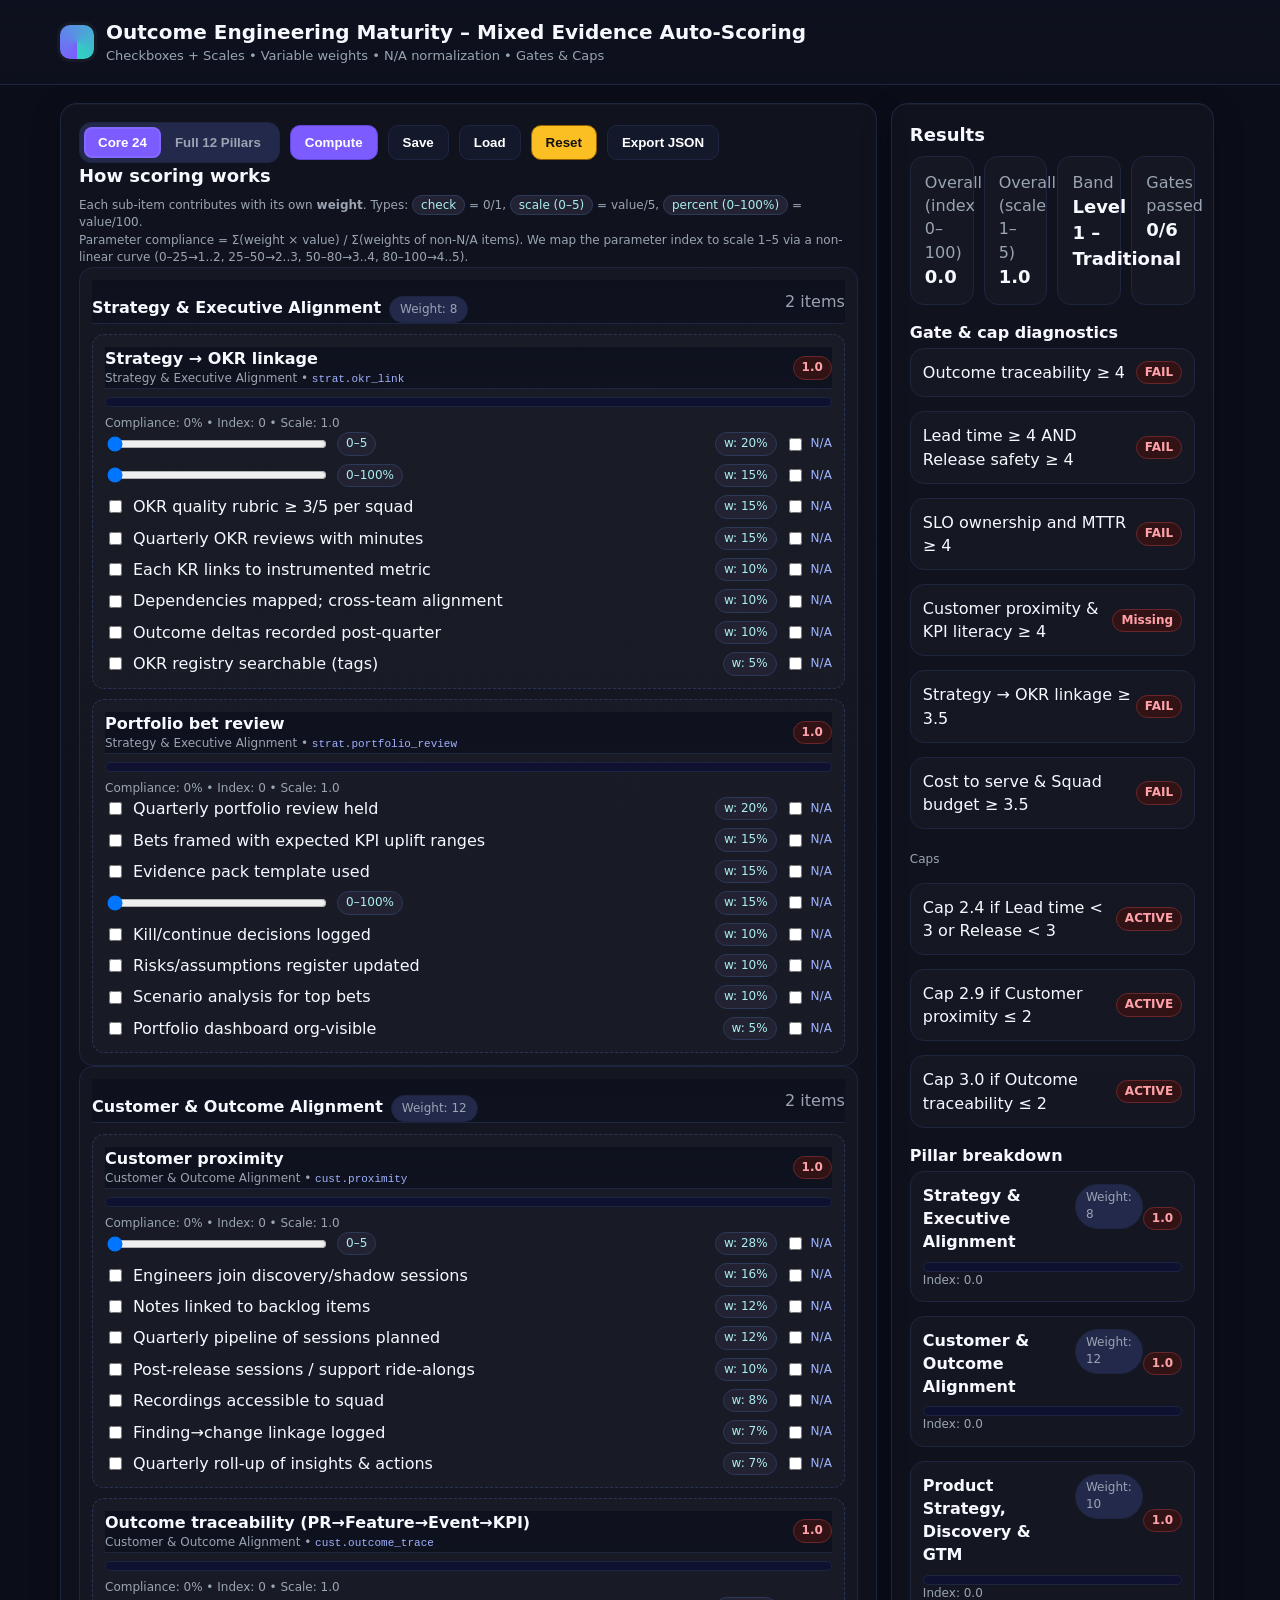
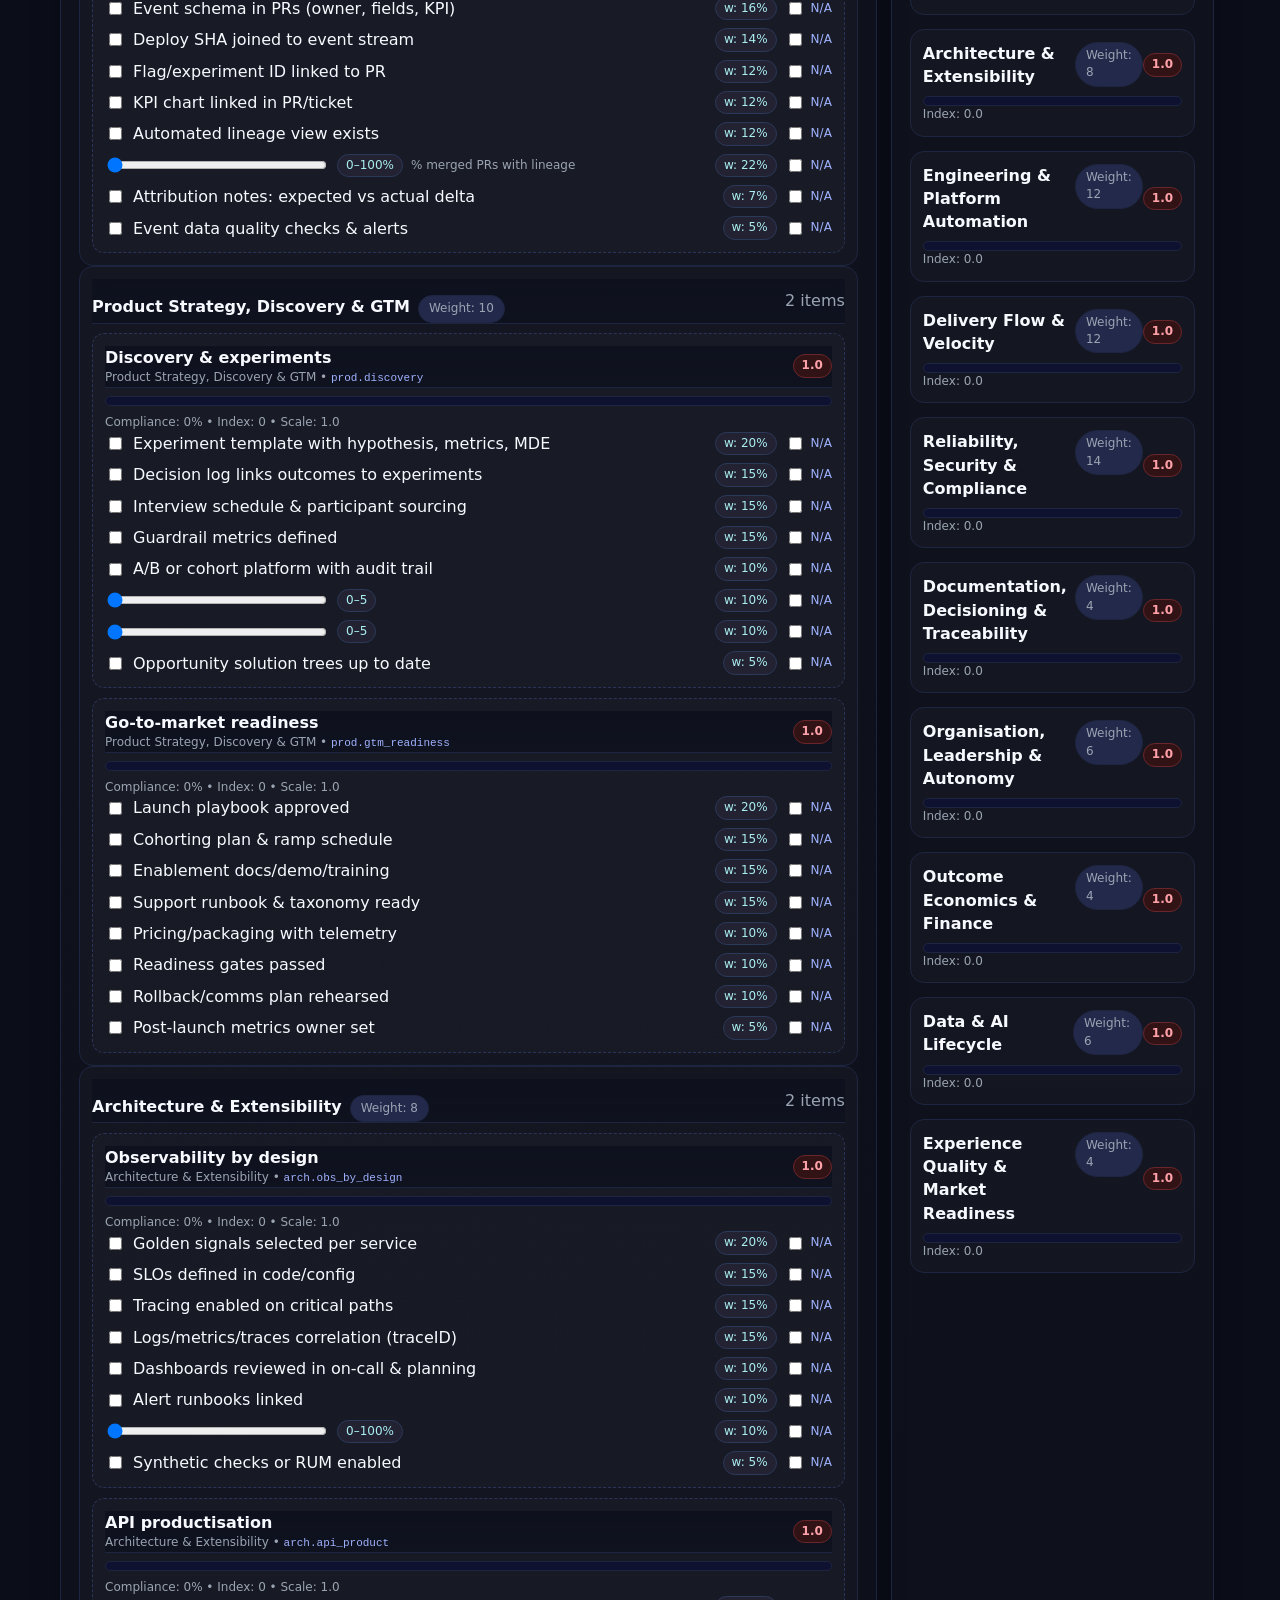
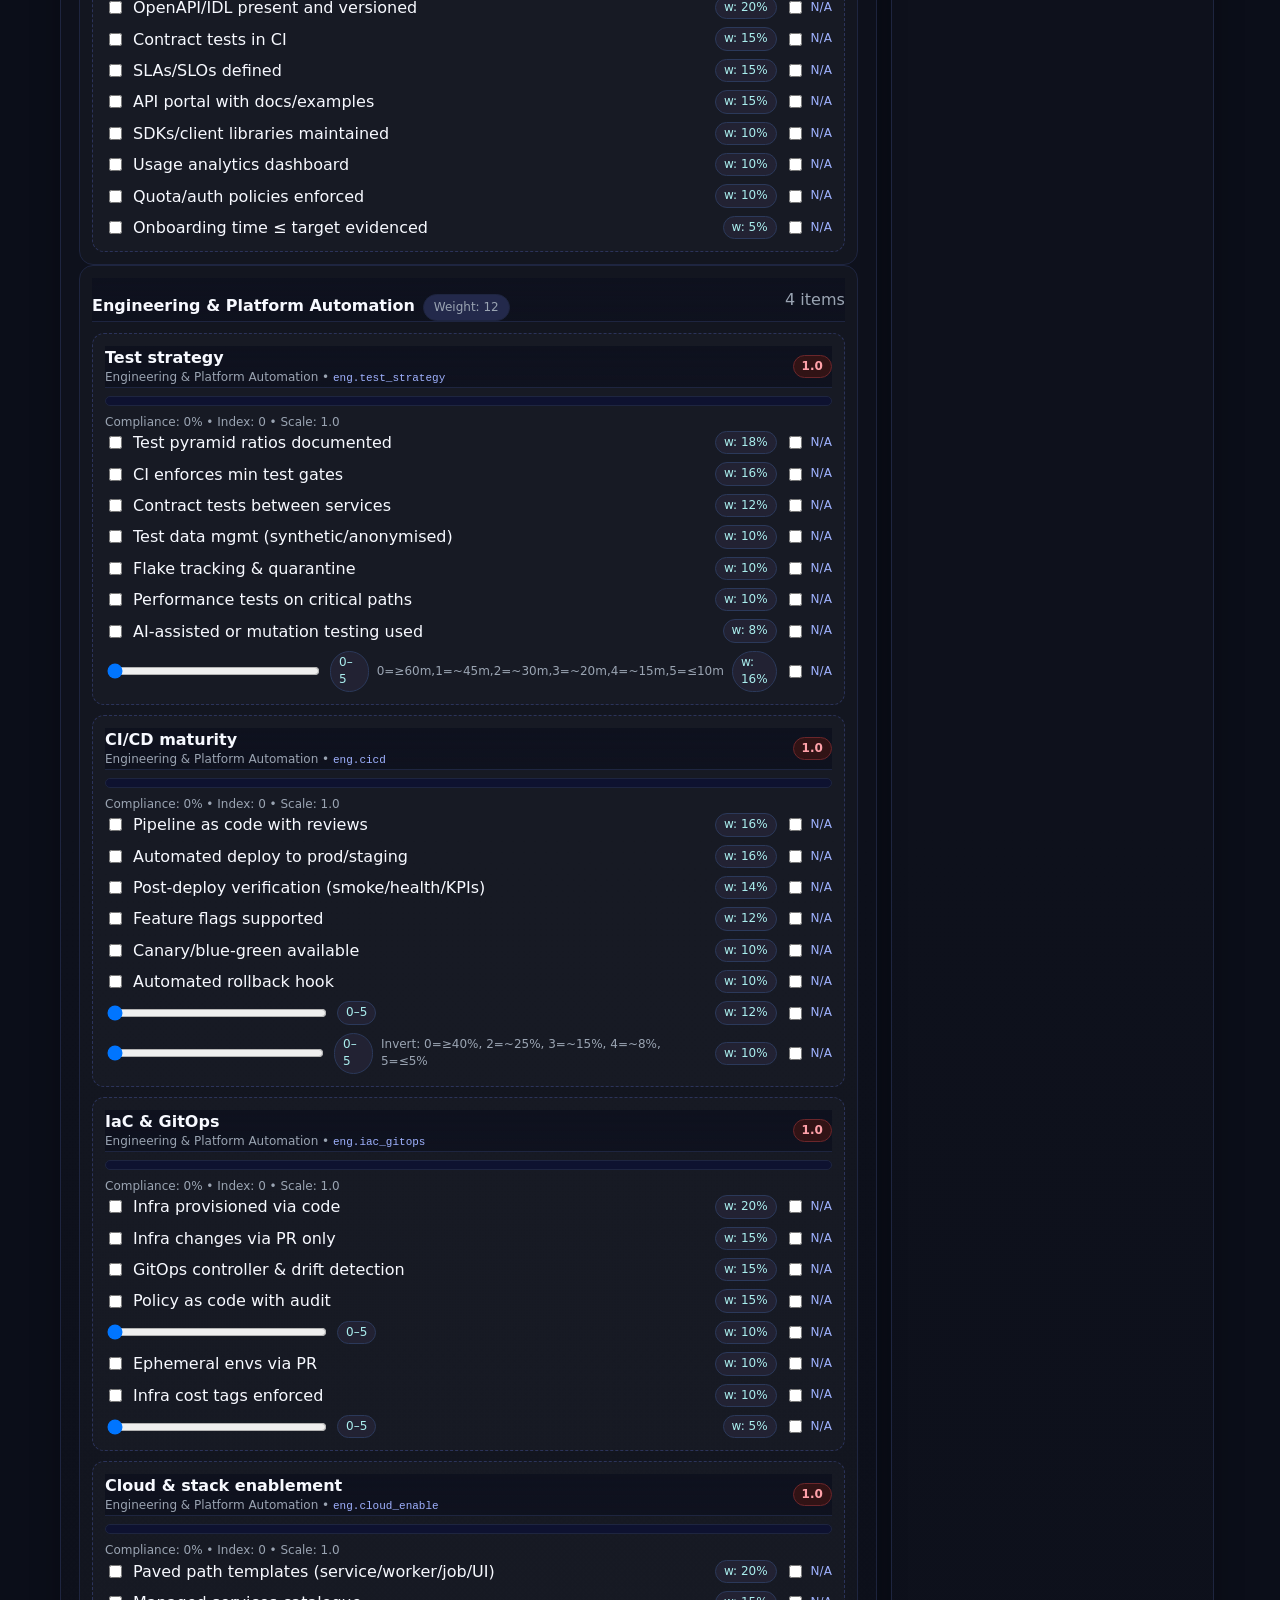
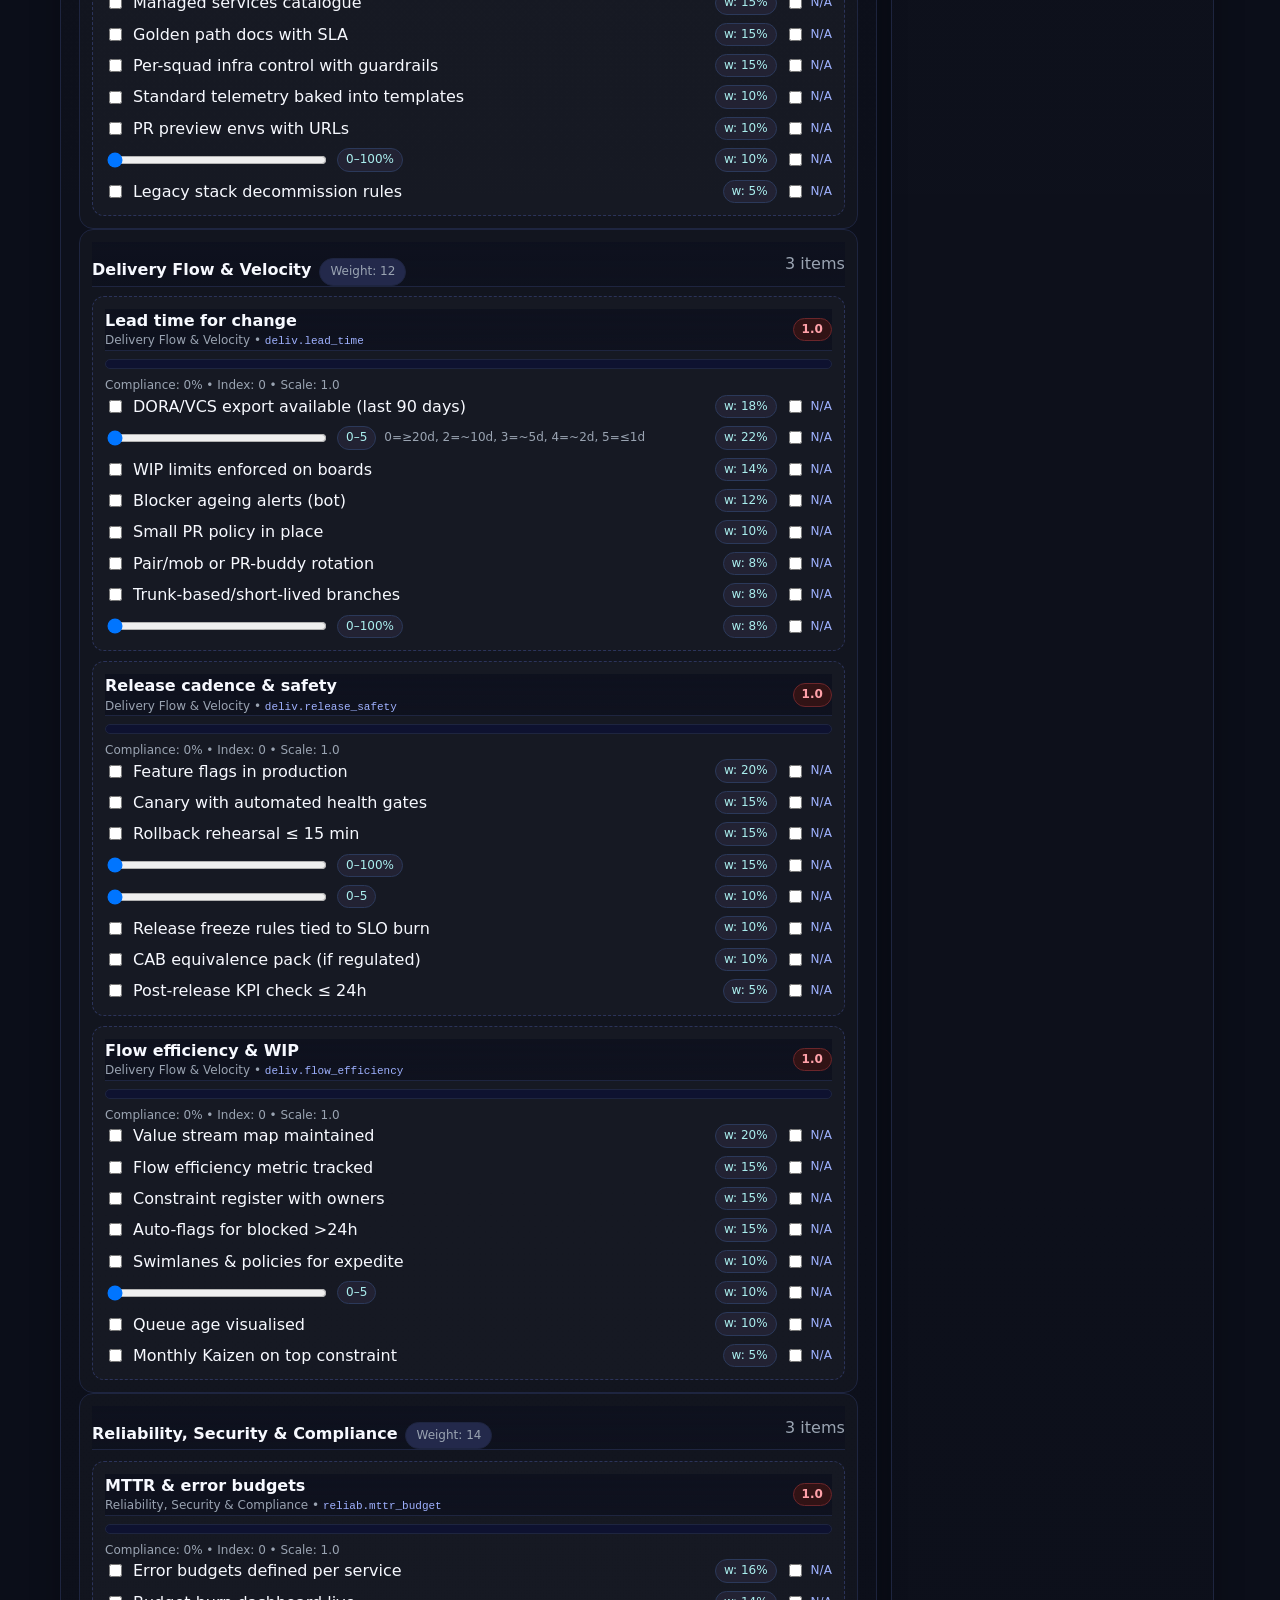
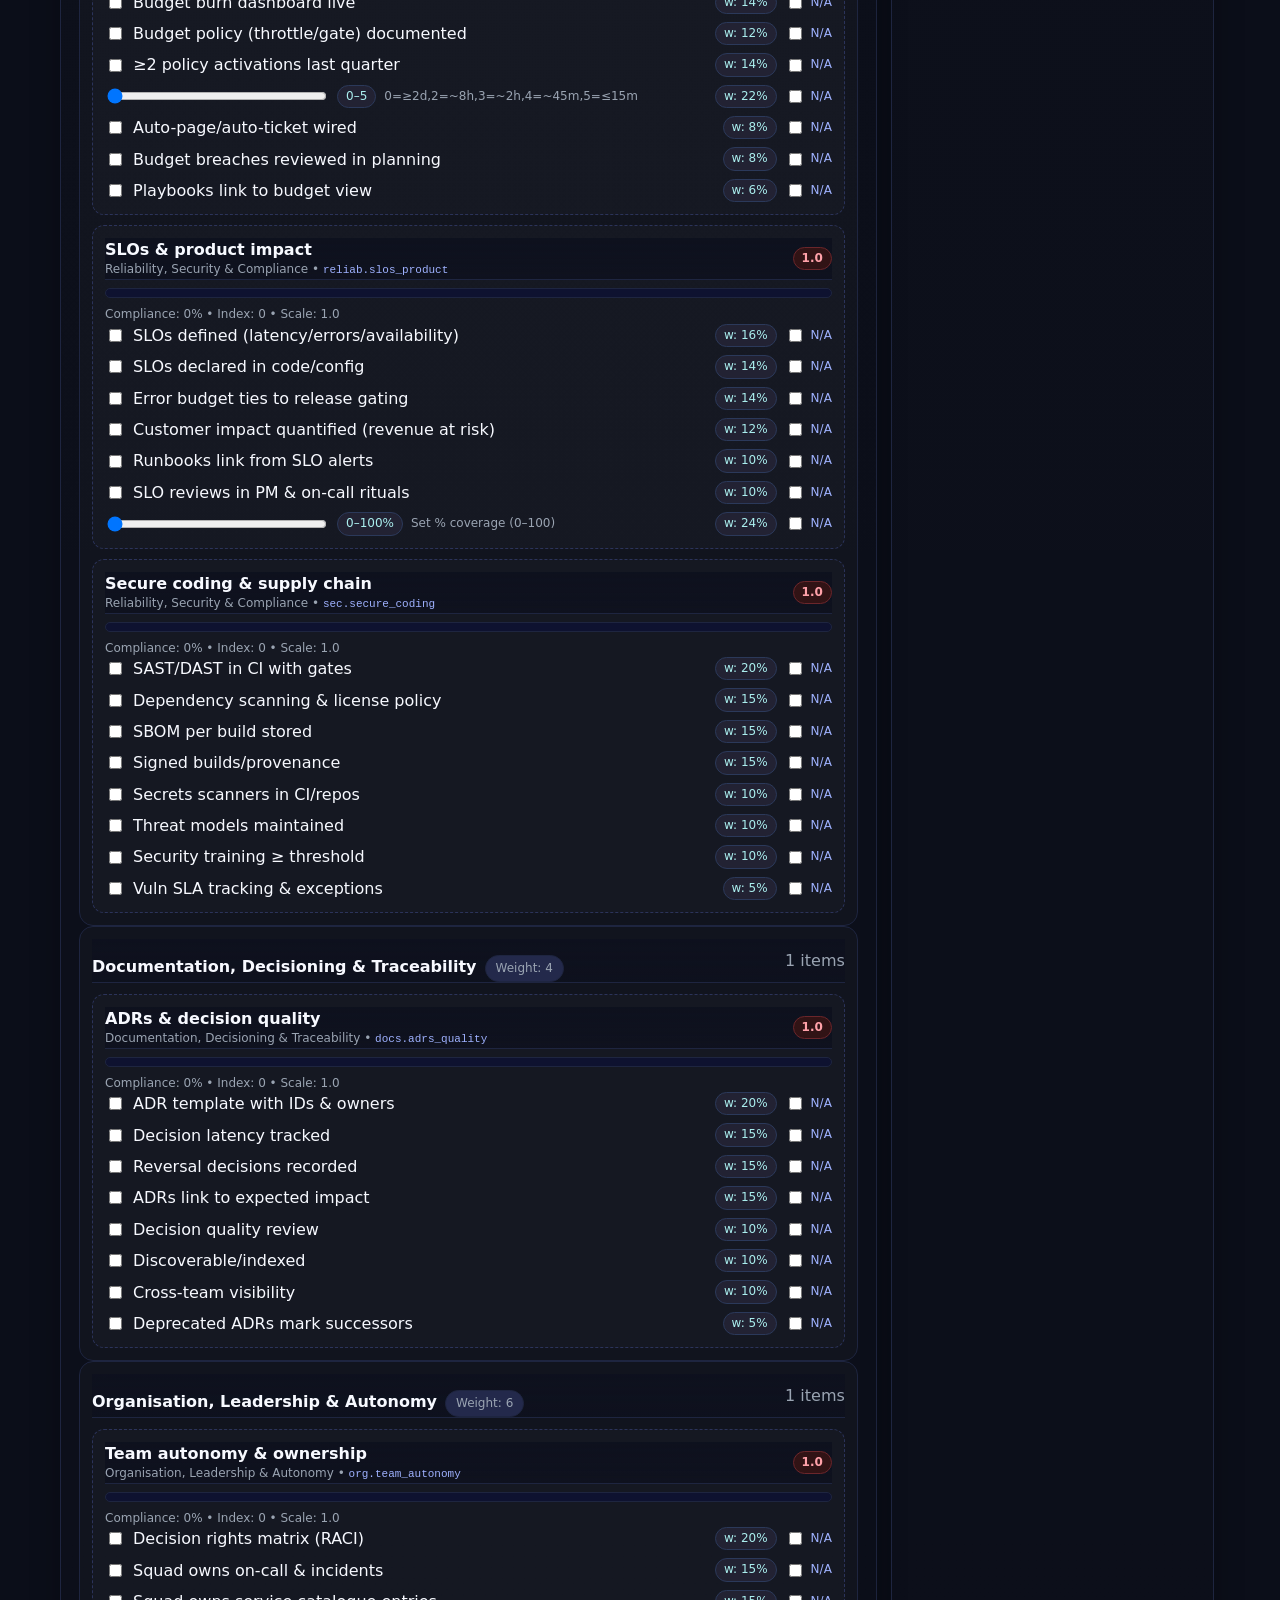
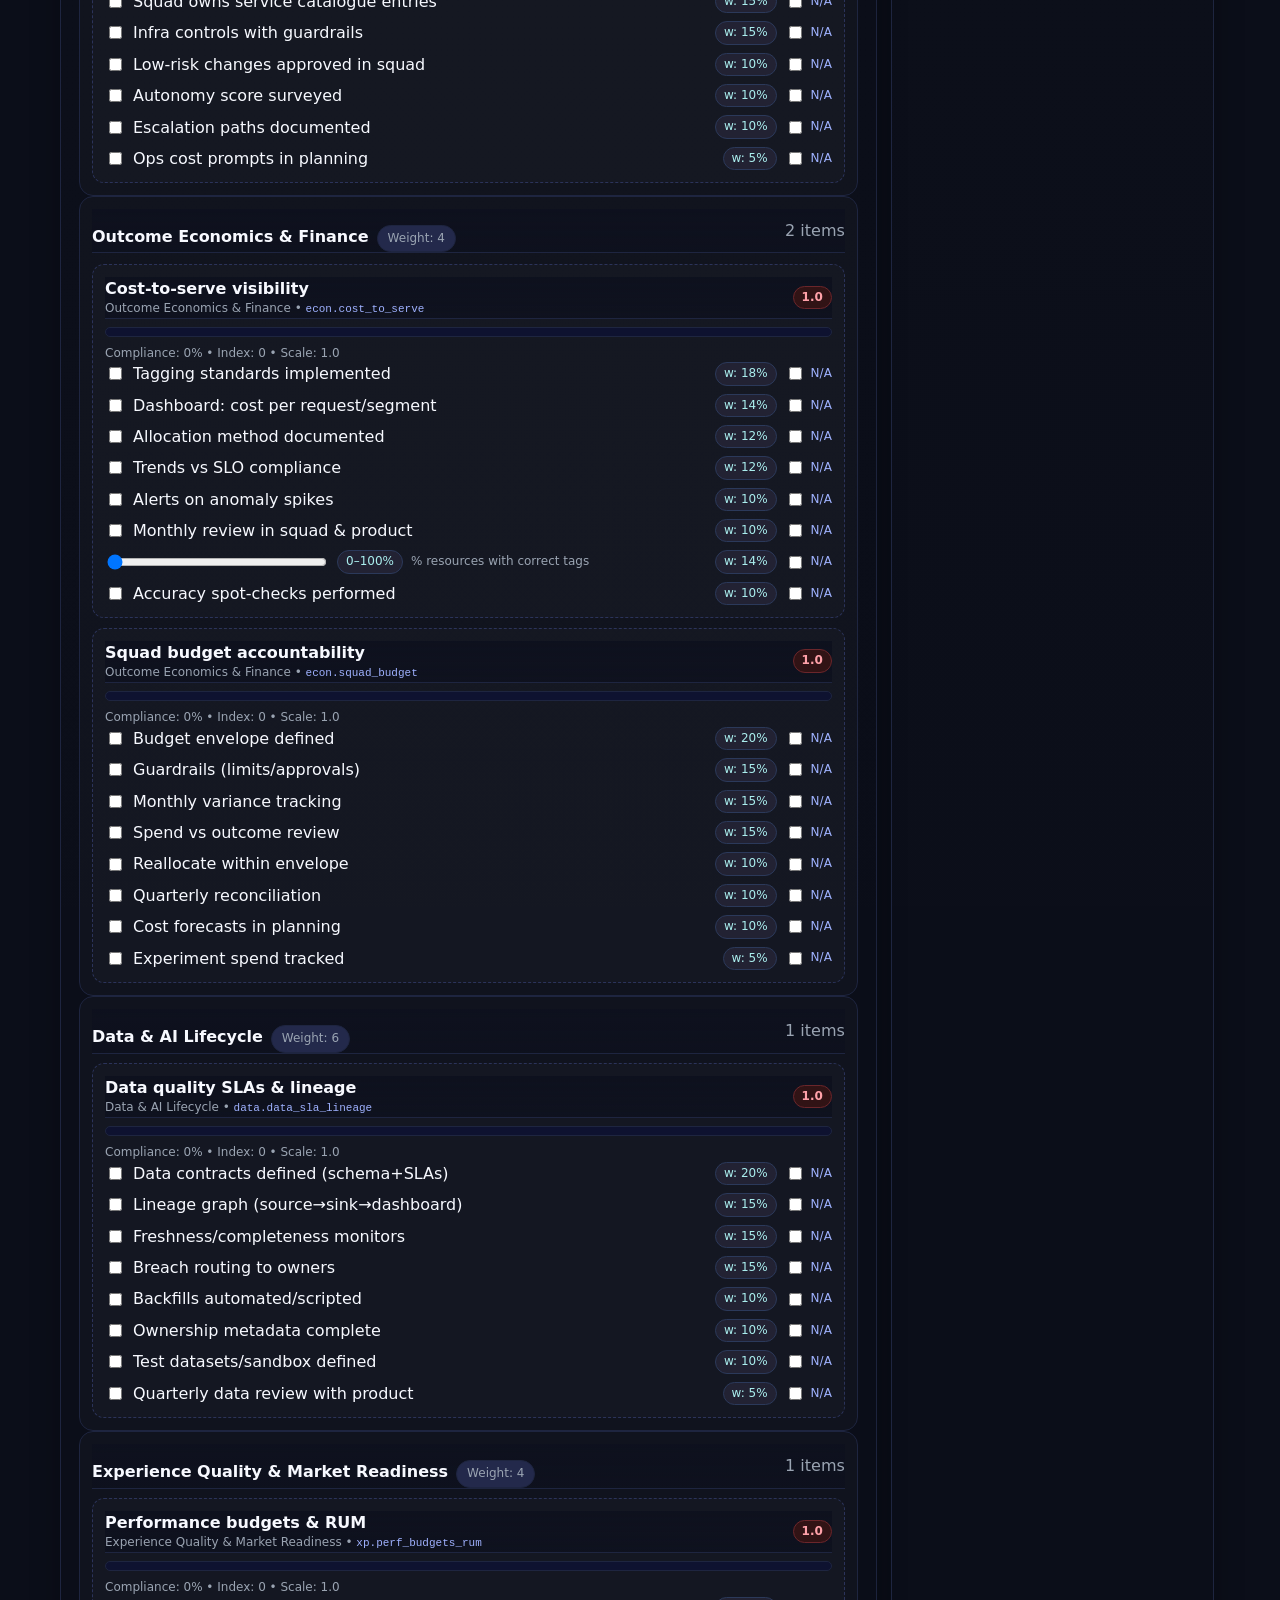
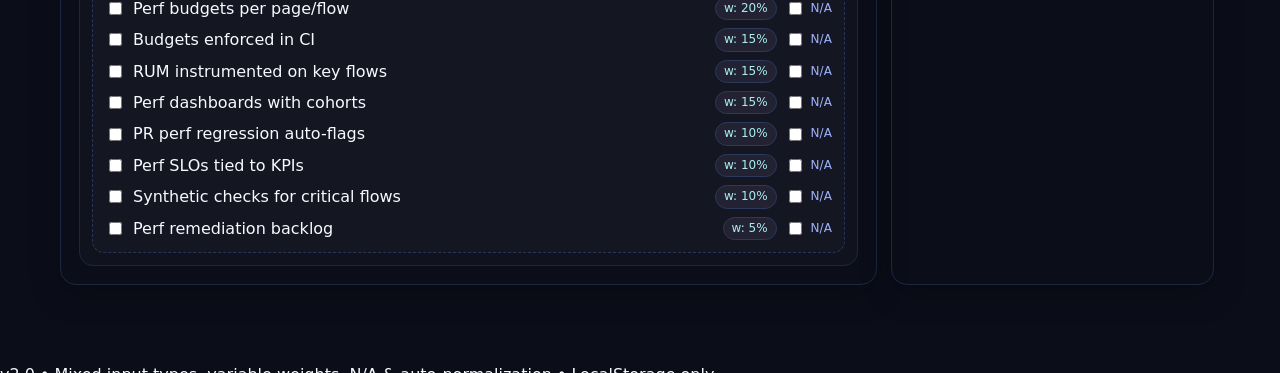
==== commit a784f114: "Update Assessment.html" ====
--- a/Assessment.html
+++ b/Assessment.html
@@ -3,7 +3,7 @@
 <head>
 <meta charset="utf-8" />
 <meta name="viewport" content="width=device-width, initial-scale=1" />
-<title>Outcome Engineering Maturity – Checklist Auto-Scoring</title>
+<title>Outcome Engineering Maturity – Mixed Evidence Auto-Scoring</title>
 <style>
   :root{
     --bg:#0f1220;--panel:#14182b;--muted:#9aa4b2;--text:#f7f9ff;
@@ -11,63 +11,48 @@
     --line:#1e2540;--chip:#23294b;
   }
   *{box-sizing:border-box}
-  body{
-    margin:0; font:16px/1.45 system-ui, -apple-system, Segoe UI, Roboto, Inter, Arial, sans-serif;
-    color:var(--text); background:radial-gradient(60rem 60rem at 10% -10%, #1a1f36, #0b0e19 70%), var(--bg);
-  }
-  header{
-    position:sticky; top:0; z-index:5;
-    background:linear-gradient(180deg, rgba(14,17,30,.9),rgba(14,17,30,.6)), rgba(14,17,30,.6);
-    backdrop-filter: blur(8px);
-    border-bottom:1px solid var(--line);
-  }
-  .wrap{max-width:1200px; margin:0 auto; padding:18px 20px;}
-  .brand{display:flex; align-items:center; gap:12px;}
-  .logo{width:34px; height:34px; border-radius:10px; background:conic-gradient(from 180deg, var(--brand), var(--brand-2)); box-shadow:0 0 0 3px #ffffff0a}
-  h1{margin:0; font-size:20px; letter-spacing:.2px}
-  .sub{color:var(--muted); font-size:13px}
-  main{max-width:1200px; margin:18px auto; padding:0 20px 60px}
-  .card{
-    background:linear-gradient(180deg, rgba(255,255,255,0.02), rgba(255,255,255,0));
-    border:1px solid var(--line); border-radius:16px; padding:18px;
-    box-shadow: 0 10px 30px rgba(0,0,0,.25), inset 0 1px 0 rgba(255,255,255,.03);
-  }
-  .toolbar{display:flex; flex-wrap:wrap; gap:10px; align-items:center}
-  .seg{display:inline-flex; padding:4px; background:var(--chip); border-radius:12px; border:1px solid var(--line);}
-  .seg button{border:0; background:transparent; color:var(--muted); padding:8px 14px; border-radius:8px; cursor:pointer; font-weight:600}
-  .seg button.active{background:var(--brand); color:#fff; box-shadow:0 0 0 2px #ffffff12 inset}
-  .btn{border:1px solid var(--line); background:var(--panel); color:#fff; padding:9px 14px; border-radius:10px; cursor:pointer; font-weight:600}
-  .btn.primary{background:var(--brand); border-color:#5f46d9}
-  .btn.ghost{background:transparent}
-  .btn.warn{background:var(--amber); border-color:#946200; color:#111}
-  .grid{display:grid; gap:14px}
-  @media (min-width:1024px){ .grid-cols-2{grid-template-columns:1fr 1fr} .grid-cols-3{grid-template-columns:1.2fr .8fr} }
-  .pill{display:inline-flex; gap:8px; align-items:center; padding:4px 10px; background:var(--chip); border:1px solid var(--line); border-radius:999px; color:var(--muted); font-size:12px}
+  body{margin:0;font:16px/1.45 system-ui,-apple-system,Segoe UI,Roboto,Inter,Arial,sans-serif;color:var(--text);
+    background:radial-gradient(60rem 60rem at 10% -10%,#1a1f36,#0b0e19 70%),var(--bg)}
+  header{position:sticky;top:0;z-index:5;background:linear-gradient(180deg,rgba(14,17,30,.9),rgba(14,17,30,.6)),rgba(14,17,30,.6);
+    backdrop-filter:blur(8px);border-bottom:1px solid var(--line)}
+  .wrap{max-width:1200px;margin:0 auto;padding:18px 20px}
+  .brand{display:flex;gap:12px;align-items:center}
+  .logo{width:34px;height:34px;border-radius:10px;background:conic-gradient(from 180deg,var(--brand),var(--brand-2));box-shadow:0 0 0 3px #ffffff0a}
+  h1{margin:0;font-size:20px}
+  .sub{color:var(--muted);font-size:13px}
+  main{max-width:1200px;margin:18px auto;padding:0 20px 60px}
+  .card{background:linear-gradient(180deg,rgba(255,255,255,.02),rgba(255,255,255,0));border:1px solid var(--line);border-radius:16px;padding:18px;box-shadow:0 10px 30px rgba(0,0,0,.25),inset 0 1px 0 rgba(255,255,255,.03)}
+  .toolbar{display:flex;flex-wrap:wrap;gap:10px;align-items:center}
+  .seg{display:inline-flex;padding:4px;background:var(--chip);border-radius:12px;border:1px solid var(--line)}
+  .seg button{border:0;background:transparent;color:var(--muted);padding:8px 14px;border-radius:8px;cursor:pointer;font-weight:600}
+  .seg button.active{background:var(--brand);color:#fff;box-shadow:0 0 0 2px #ffffff12 inset}
+  .btn{border:1px solid var(--line);background:var(--panel);color:#fff;padding:9px 14px;border-radius:10px;cursor:pointer;font-weight:600}
+  .btn.primary{background:var(--brand);border-color:#5f46d9}
+  .btn.warn{background:var(--amber);border-color:#946200;color:#111}
+  .grid{display:grid;gap:14px}
+  @media (min-width:1024px){ .grid-cols-3{grid-template-columns:1.25fr .75fr} }
+  .pill{display:inline-flex;gap:8px;align-items:center;padding:4px 10px;background:var(--chip);border:1px solid var(--line);border-radius:999px;color:var(--muted);font-size:12px}
   .muted{color:var(--muted)}
-  .section{margin-top:22px}
-  .h2{font-size:18px; margin:0 0 8px; letter-spacing:.2px}
-  .h3{font-size:16px; margin:16px 0 4px}
-  .pillar-card{border:1px solid var(--line); border-radius:14px; padding:12px; background:rgba(255,255,255,.02)}
-  .item{border:1px dashed #2b335a; border-radius:12px; padding:12px; background:rgba(255,255,255,.02); margin-top:10px}
-  .item header{display:flex; justify-content:space-between; align-items:center}
-  .score-badge{padding:2px 8px; border-radius:999px; font-weight:700; font-size:12px; border:1px solid var(--line)}
-  .score-good{background:#0f2f1b; color:#7ef39a; border-color:#135d34}
-  .score-warn{background:#2f2a0f; color:#ffd977; border-color:#6b5514}
-  .score-bad{background:#311315; color:#ffa1a9; border-color:#6b262b}
-  .progress{width:100%; height:10px; border-radius:999px; background:#0e1230; border:1px solid var(--line); overflow:hidden}
-  .bar{height:100%; background:linear-gradient(90deg, var(--brand), var(--brand-2)); width:0%}
-  .checks{display:grid; gap:8px}
-  .check{display:flex; gap:10px; align-items:flex-start; padding:8px; border-radius:10px; background:rgba(255,255,255,.02); border:1px solid #21284a}
-  .check input{margin-top:2px}
-  .kpis{display:grid; grid-template-columns: repeat(2, minmax(0,1fr)); gap:10px}
-  @media (min-width:780px){ .kpis{grid-template-columns: repeat(4, minmax(0,1fr));}}
-  .kpi{border:1px solid var(--line); border-radius:14px; padding:14px; background:rgba(255,255,255,.02)}
+  .h2{font-size:18px;margin:0 0 8px}
+  .h3{font-size:16px;margin:16px 0 4px}
+  .pillar-card{border:1px solid var(--line);border-radius:14px;padding:12px;background:rgba(255,255,255,.02)}
+  .item{border:1px dashed #2b335a;border-radius:12px;padding:12px;background:rgba(255,255,255,.02);margin-top:10px}
+  .item header{display:flex;justify-content:space-between;align-items:center}
+  .score-badge{padding:2px 8px;border-radius:999px;font-weight:700;font-size:12px;border:1px solid var(--line)}
+  .score-good{background:#0f2f1b;color:#7ef39a;border-color:#135d34}
+  .score-warn{background:#2f2a0f;color:#ffd977;border-color:#6b5514}
+  .score-bad{background:#311315;color:#ffa1a9;border-color:#6b262b}
+  .progress{width:100%;height:10px;border-radius:999px;background:#0e1230;border:1px solid var(--line);overflow:hidden}
+  .bar{height:100%;background:linear-gradient(90deg,var(--brand),var(--brand-2));width:0%}
+  .checks{display:grid;gap:8px}
+  .row{display:flex;gap:8px;align-items:center}
+  .chip{padding:2px 8px;border-radius:999px;background:#223;color:#aee;border:1px solid #2b395a;font-size:12px}
+  .tiny{font-size:12px;color:var(--muted)}
+  input[type="range"]{width:220px}
+  .na{display:flex;align-items:center;gap:6px;font-size:12px;color:#9fb2ff}
+  .kpis{display:grid;grid-template-columns:repeat(4,minmax(0,1fr));gap:10px}
+  .kpi{border:1px solid var(--line);border-radius:14px;padding:14px;background:rgba(255,255,255,.02)}
   .kpi strong{font-size:18px}
-  .list{margin:0; padding-left:18px; color:var(--muted); font-size:14px}
-  details{border:1px dashed #2b335a; border-radius:12px; padding:10px 12px}
-  details > summary{cursor:pointer}
-  footer{color:var(--muted); font-size:12px; padding:30px 0 50px; text-align:center}
-  .tiny{font-size:12px; color:var(--muted)}
 </style>
 </head>
 <body>
@@ -75,8 +60,8 @@
   <div class="wrap brand">
     <div class="logo" aria-hidden="true"></div>
     <div>
-      <h1>Outcome Engineering Maturity – Auto-Scoring</h1>
-      <div class="sub">Checkbox evidence → Parameter compliance → Pillar & Overall scores (non-linear) + Gates & Caps</div>
+      <h1>Outcome Engineering Maturity – Mixed Evidence Auto-Scoring</h1>
+      <div class="sub">Checkboxes + Scales • Variable weights • N/A normalization • Gates & Caps</div>
     </div>
   </div>
 </header>
@@ -84,25 +69,25 @@
 <main class="grid grid-cols-3">
   <section class="card">
     <div class="toolbar">
-      <div class="seg" role="tablist" aria-label="Module selector">
-        <button id="btnCore" class="active" role="tab" aria-selected="true">Core 24</button>
-        <button id="btnFull" role="tab" aria-selected="false">Full 12 Pillars</button>
+      <div class="seg" role="tablist">
+        <button id="btnCore" class="active" aria-selected="true">Core 24</button>
+        <button id="btnFull" aria-selected="false">Full 12 Pillars</button>
       </div>
       <button class="btn primary" id="btnCompute">Compute</button>
       <button class="btn" id="btnSave">Save</button>
-      <button class="btn ghost" id="btnLoad">Load</button>
+      <button class="btn" id="btnLoad">Load</button>
       <button class="btn warn" id="btnReset">Reset</button>
       <button class="btn" id="btnExport">Export JSON</button>
     </div>
 
     <div class="section">
-      <h2 class="h2">Instructions</h2>
-      <ul class="list">
-        <li>Choose <b>Core 24</b> or <b>Full 12 Pillars</b>.</li>
-        <li>Tick each evidence checkbox you comply with. Weights auto-compute compliance.</li>
-        <li>Click <b>Compute</b> (or change any checkbox) to update scores, gates & caps.</li>
-      </ul>
-      <div class="tiny">Scale mapping: 0–25→1..2, 25–50→2..3, 50–80→3..4, 80–100→4..5.</div>
+      <h2 class="h2">How scoring works</h2>
+      <div class="tiny">
+        Each sub-item contributes with its own <b>weight</b>. Types:
+        <span class="chip">check</span> = 0/1, <span class="chip">scale (0–5)</span> = value/5, <span class="chip">percent (0–100%)</span> = value/100.
+        <br/>Parameter compliance = Σ(weight × value) / Σ(weights of non-N/A items).
+        We map the parameter index to scale 1–5 via a non-linear curve (0–25→1..2, 25–50→2..3, 50–80→3..4, 80–100→4..5).
+      </div>
     </div>
 
     <div id="formArea" class="section"></div>
@@ -110,7 +95,7 @@
 
   <aside class="card">
     <h2 class="h2">Results</h2>
-    <div class="kpis" id="kpis">
+    <div class="kpis">
       <div class="kpi"><div class="muted">Overall (index 0–100)</div><strong id="overallIndex">—</strong></div>
       <div class="kpi"><div class="muted">Overall (scale 1–5)</div><strong id="overallScale">—</strong></div>
       <div class="kpi"><div class="muted">Band</div><strong id="overallBand">—</strong></div>
@@ -126,30 +111,17 @@
       <h3 class="h3">Pillar breakdown</h3>
       <div id="pillarBreakdown" class="grid"></div>
     </div>
-
-    <div class="section">
-      <details>
-        <summary><b>Scoring model</b></summary>
-        <div class="tiny" style="margin-top:8px">
-          Parameter compliance = sum(weights of checked items). Index = compliance (0–100).<br/>
-          Pillar = average of parameter indices. Overall = weighted by pillar weights.<br/>
-          If any gate fails, overall ≤ 3. Caps: Lead time/Release &lt;3 ⇒ ≤2.4; Proximity ≤2 ⇒ ≤2.9; Traceability ≤2 ⇒ ≤3.0.
-        </div>
-      </details>
-    </div>
   </aside>
 </main>
 
-<footer>
-  v1.0 — Static, client-side only. Data persists to your browser (LocalStorage). No external dependencies.
-</footer>
+<footer>v2.0 • Mixed input types, variable weights, N/A & auto-normalization • LocalStorage only</footer>
 
 <script>
-/* ==========================================================
-   MODEL (activity/artifact checklists with weights)
-   ========================================================== */
+/* ========================= MODEL ========================= */
+/* NOTE: weights now vary; some sub-items are scales.
+   If a check has no explicit weight profile (legacy = all 12.5),
+   we auto-apply a tapered profile so items aren’t equal. */
 const MODEL = {
-  version: "OEMM-activity-artifact-v1.0",
   weights: {
     "Strategy & Executive Alignment": 8,
     "Customer & Outcome Alignment": 12,
@@ -204,505 +176,558 @@
       { name:"Data & AI Lifecycle", parameters:["data.data_sla_lineage","data.model_lifecycle","data.responsible_ai","data.analytics_selfserve"] },
       { name:"Experience Quality & Market Readiness", parameters:["xp.perf_budgets_rum","xp.accessibility","xp.i18n_l10n","xp.support_integration"] }
     ],
+    /* PARAMETER DEFINITIONS
+       - type: "check" | "scale5" | "scale100"
+       - w: weight (0..100, will be normalized if totals ≠100 or items marked N/A)
+       If some items lack explicit w, we apply tapered defaults to avoid equal weights. */
     parameters: {
-      /* ---------- CORE 24: 8 checks each ---------- */
+      /* ---- a few examples updated with mixed types & varied weights ---- */
+      "deliv.lead_time": { label:"Lead time for change", checks:[
+        {type:"check",  w:18, label:"DORA/VCS export available (last 90 days)"},
+        {type:"scale5", w:22, label:"P95 lead time (0=weeks, 5=≤1 day)", help:"0=≥20d, 2=~10d, 3=~5d, 4=~2d, 5=≤1d"},
+        {type:"check",  w:14, label:"WIP limits enforced on boards"},
+        {type:"check",  w:12, label:"Blocker ageing alerts (bot)"},
+        {type:"check",  w:10, label:"Small PR policy in place"},
+        {type:"check",  w:8,  label:"Pair/mob or PR-buddy rotation"},
+        {type:"check",  w:8,  label:"Trunk-based/short-lived branches"},
+        {type:"check",  w:8,  label:"Weekly review of slowest 10% PRs"}
+      ]},
+      "eng.test_strategy": { label:"Test strategy", checks:[
+        {type:"check",  w:18, label:"Test pyramid ratios documented"},
+        {type:"check",  w:16, label:"CI enforces min test gates"},
+        {type:"check",  w:12, label:"Contract tests between services"},
+        {type:"check",  w:10, label:"Test data mgmt (synthetic/anonymised)"},
+        {type:"check",  w:10, label:"Flake tracking & quarantine"},
+        {type:"check",  w:10, label:"Performance tests on critical paths"},
+        {type:"check",  w:8,  label:"AI-assisted or mutation testing used"},
+        {type:"scale5", w:16, label:"Median CI feedback time (0=60m+, 5=≤10m)", help:"0=≥60m,1=~45m,2=~30m,3=~20m,4=~15m,5=≤10m"}
+      ]},
+      "reliab.mttr_budget": { label:"MTTR & error budgets", checks:[
+        {type:"check",  w:16, label:"Error budgets defined per service"},
+        {type:"check",  w:14, label:"Budget burn dashboard live"},
+        {type:"check",  w:12, label:"Budget policy (throttle/gate) documented"},
+        {type:"check",  w:14, label:"≥2 policy activations last quarter"},
+        {type:"scale5", w:22, label:"Incident MTTR (0=days, 5=≤15m)", help:"0=≥2d,2=~8h,3=~2h,4=~45m,5=≤15m"},
+        {type:"check",  w:8,  label:"Auto-page/auto-ticket wired"},
+        {type:"check",  w:8,  label:"Budget breaches reviewed in planning"},
+        {type:"check",  w:6,  label:"Playbooks link to budget view"}
+      ]},
+      "reliab.slos_product": { label:"SLOs & product impact", checks:[
+        {type:"check",   w:16, label:"SLOs defined (latency/errors/availability)"},
+        {type:"check",   w:14, label:"SLOs declared in code/config"},
+        {type:"check",   w:14, label:"Error budget ties to release gating"},
+        {type:"check",   w:12, label:"Customer impact quantified (revenue at risk)"},
+        {type:"check",   w:10, label:"Runbooks link from SLO alerts"},
+        {type:"check",   w:10, label:"SLO reviews in PM & on-call rituals"},
+        {type:"scale100",w:24, label:"SLO coverage (%) across services", help:"Set % coverage (0–100)"}
+      ]},
+      "cust.proximity": { label:"Customer proximity", checks:[
+        {type:"scale5",  w:28, label:"Engineer–customer hours/pp/quarter (0=0h, 5=≥8h)"},
+        {type:"check",   w:16, label:"Engineers join discovery/shadow sessions"},
+        {type:"check",   w:12, label:"Notes linked to backlog items"},
+        {type:"check",   w:12, label:"Quarterly pipeline of sessions planned"},
+        {type:"check",   w:10, label:"Post-release sessions / support ride-alongs"},
+        {type:"check",   w:8,  label:"Recordings accessible to squad"},
+        {type:"check",   w:7,  label:"Finding→change linkage logged"},
+        {type:"check",   w:7,  label:"Quarterly roll-up of insights & actions"}
+      ]},
+      "cust.outcome_trace": { label:"Outcome traceability (PR→Feature→Event→KPI)", checks:[
+        {type:"check",   w:16, label:"Event schema in PRs (owner, fields, KPI)"},
+        {type:"check",   w:14, label:"Deploy SHA joined to event stream"},
+        {type:"check",   w:12, label:"Flag/experiment ID linked to PR"},
+        {type:"check",   w:12, label:"KPI chart linked in PR/ticket"},
+        {type:"check",   w:12, label:"Automated lineage view exists"},
+        {type:"scale100",w:22, label:"Lineage coverage (%) last 90 days", help:"% merged PRs with lineage"},
+        {type:"check",   w:7,  label:"Attribution notes: expected vs actual delta"},
+        {type:"check",   w:5,  label:"Event data quality checks & alerts"}
+      ]},
+      "eng.cicd": { label:"CI/CD maturity", checks:[
+        {type:"check",  w:16, label:"Pipeline as code with reviews"},
+        {type:"check",  w:16, label:"Automated deploy to prod/staging"},
+        {type:"check",  w:14, label:"Post-deploy verification (smoke/health/KPIs)"},
+        {type:"check",  w:12, label:"Feature flags supported"},
+        {type:"check",  w:10, label:"Canary/blue-green available"},
+        {type:"check",  w:10, label:"Automated rollback hook"},
+        {type:"scale5", w:12, label:"Deployment frequency (0=monthly, 5=hourly)"},
+        {type:"scale5", w:10, label:"Change failure rate (5=≤5%)", help:"Invert: 0=≥40%, 2=~25%, 3=~15%, 4=~8%, 5=≤5%"}
+      ]},
+      "econ.cost_to_serve": { label:"Cost-to-serve visibility", checks:[
+        {type:"check",   w:18, label:"Tagging standards implemented"},
+        {type:"check",   w:14, label:"Dashboard: cost per request/segment"},
+        {type:"check",   w:12, label:"Allocation method documented"},
+        {type:"check",   w:12, label:"Trends vs SLO compliance"},
+        {type:"check",   w:10, label:"Alerts on anomaly spikes"},
+        {type:"check",   w:10, label:"Monthly review in squad & product"},
+        {type:"scale100",w:14, label:"Tagging coverage (%)", help:"% resources with correct tags"},
+        {type:"check",   w:10, label:"Accuracy spot-checks performed"}
+      ]},
+      /* ---- the rest reuse the prior lists; types/weights will be auto-profiled ---- */
       "strat.okr_link": { label:"Strategy → OKR linkage", checks:[
-        {w:12.5,label:"Strategy tree documented, versioned, and published"},
-        {w:12.5,label:"≥80% squads have OKRs with owners and target dates"},
-        {w:12.5,label:"OKR quality rubric score ≥ 3/5 per squad"},
-        {w:12.5,label:"Quarterly OKR reviews completed with minutes"},
-        {w:12.5,label:"Each KR links to instrumented metric (dashboard)"},
-        {w:12.5,label:"Dependencies mapped; cross-team alignment documented"},
-        {w:12.5,label:"Outcome deltas recorded post-quarter (green/red + notes)"},
-        {w:12.5,label:"OKR registry searchable (tags: product/capability)"}
+        {label:"Strategy tree documented, versioned, published"},
+        {label:"≥80% squads have OKRs with owners & dates"},
+        {label:"OKR quality rubric ≥ 3/5 per squad"},
+        {label:"Quarterly OKR reviews with minutes"},
+        {label:"Each KR links to instrumented metric"},
+        {label:"Dependencies mapped; cross-team alignment"},
+        {label:"Outcome deltas recorded post-quarter"},
+        {label:"OKR registry searchable (tags)"}
       ]},
       "strat.portfolio_review": { label:"Portfolio bet review", checks:[
-        {w:12.5,label:"Quarterly portfolio review held (agenda & minutes)"},
-        {w:12.5,label:"Bets framed with expected KPI uplift ranges"},
-        {w:12.5,label:"Evidence pack template used (experiments, SLO, cost)"},
-        {w:12.5,label:"% budget reallocated based on evidence reported"},
-        {w:12.5,label:"Kill/continue decisions logged with rationale"},
-        {w:12.5,label:"Risks/assumptions register updated per bet"},
-        {w:12.5,label:"Scenario analysis documented for top bets"},
-        {w:12.5,label:"Portfolio dashboard visible org-wide"}
-      ]},
-      "cust.proximity": { label:"Customer proximity", checks:[
-        {w:12.5,label:"Engineer–customer hours tracked per person/quarter"},
-        {w:12.5,label:"Engineers join discovery/shadow sessions"},
-        {w:12.5,label:"Notes captured and linked to backlog items"},
-        {w:12.5,label:"Quarterly pipeline of customer sessions planned"},
-        {w:12.5,label:"Eng joins post-release sessions or support ride-alongs"},
-        {w:12.5,label:"Session recordings accessible to squad"},
-        {w:12.5,label:"Finding → change linkage logged (ticket/PR reference)"},
-        {w:12.5,label:"Quarterly roll-up: top insights and actions"}
-      ]},
-      "cust.outcome_trace": { label:"Outcome traceability (PR → Feature → Event → KPI)", checks:[
-        {w:12.5,label:"Event schema template required in PRs (owner, fields, KPI)"},
-        {w:12.5,label:"Deploy SHA joined to event stream"},
-        {w:12.5,label:"Feature flag/experiment ID linked to PR"},
-        {w:12.5,label:"KPI chart linked in PR/ticket"},
-        {w:12.5,label:"Automated lineage view exists"},
-        {w:12.5,label:"Coverage % tracked for last 90 days"},
-        {w:12.5,label:"Attribution notes: expected vs actual KPI delta"},
-        {w:12.5,label:"Data quality checks on events with owner alerts"}
+        {label:"Quarterly portfolio review held"},
+        {label:"Bets framed with expected KPI uplift ranges"},
+        {label:"Evidence pack template used"},
+        {label:"% budget reallocated based on evidence"},
+        {label:"Kill/continue decisions logged"},
+        {label:"Risks/assumptions register updated"},
+        {label:"Scenario analysis for top bets"},
+        {label:"Portfolio dashboard org-visible"}
+      ]},
+      "arch.obs_by_design": { label:"Observability by design", checks:[
+        {label:"Golden signals selected per service"},
+        {label:"SLOs defined in code/config"},
+        {label:"Tracing enabled on critical paths"},
+        {label:"Logs/metrics/traces correlation (traceID)"},
+        {label:"Dashboards reviewed in on-call & planning"},
+        {label:"Alert runbooks linked"},
+        {label:"Telemetry coverage reported"},
+        {label:"Synthetic checks or RUM enabled"}
+      ]},
+      "arch.api_product": { label:"API productisation", checks:[
+        {label:"OpenAPI/IDL present and versioned"},
+        {label:"Contract tests in CI"},
+        {label:"SLAs/SLOs defined"},
+        {label:"API portal with docs/examples"},
+        {label:"SDKs/client libraries maintained"},
+        {label:"Usage analytics dashboard"},
+        {label:"Quota/auth policies enforced"},
+        {label:"Onboarding time ≤ target evidenced"}
+      ]},
+      "eng.iac_gitops": { label:"IaC & GitOps", checks:[
+        {label:"Infra provisioned via code"},
+        {label:"Infra changes via PR only"},
+        {label:"GitOps controller & drift detection"},
+        {label:"Policy as code with audit"},
+        {label:"Secrets management integrated & scanned"},
+        {label:"Ephemeral envs via PR"},
+        {label:"Infra cost tags enforced"},
+        {label:"Drift incidents tracked with MTTR"}
+      ]},
+      "eng.cloud_enable": { label:"Cloud & stack enablement", checks:[
+        {label:"Paved path templates (service/worker/job/UI)"},
+        {label:"Managed services catalogue"},
+        {label:"Golden path docs with SLA"},
+        {label:"Per-squad infra control with guardrails"},
+        {label:"Standard telemetry baked into templates"},
+        {label:"PR preview envs with URLs"},
+        {label:"Adoption metrics published"},
+        {label:"Legacy stack decommission rules"}
+      ]},
+      "deliv.release_safety": { label:"Release cadence & safety", checks:[
+        {label:"Feature flags in production"},
+        {label:"Canary with automated health gates"},
+        {label:"Rollback rehearsal ≤ 15 min"},
+        {label:"Blast radius control (cohorting/%)"},
+        {label:"Deployment frequency targets"},
+        {label:"Release freeze rules tied to SLO burn"},
+        {label:"CAB equivalence pack (if regulated)"},
+        {label:"Post-release KPI check ≤ 24h"}
+      ]},
+      "deliv.flow_efficiency": { label:"Flow efficiency & WIP", checks:[
+        {label:"Value stream map maintained"},
+        {label:"Flow efficiency metric tracked"},
+        {label:"Constraint register with owners"},
+        {label:"Auto-flags for blocked >24h"},
+        {label:"Swimlanes & policies for expedite"},
+        {label:"Arrival/departure rate dashboard"},
+        {label:"Queue age visualised"},
+        {label:"Monthly Kaizen on top constraint"}
       ]},
       "prod.discovery": { label:"Discovery & experiments", checks:[
-        {w:12.5,label:"Experiment template with hypothesis, metrics, MDE"},
-        {w:12.5,label:"Decision log links outcomes to experiments"},
-        {w:12.5,label:"Interview schedule & participant sourcing documented"},
-        {w:12.5,label:"Guardrail metrics defined for all tests"},
-        {w:12.5,label:"A/B or cohort platform with audit trail"},
-        {w:12.5,label:"Median time-to-insight ≤ 14 days tracked"},
-        {w:12.5,label:"Quarterly kill-rate reported"},
-        {w:12.5,label:"Opportunity solution trees up to date"}
+        {label:"Experiment template with hypothesis, metrics, MDE"},
+        {label:"Decision log links outcomes to experiments"},
+        {label:"Interview schedule & participant sourcing"},
+        {label:"Guardrail metrics defined"},
+        {label:"A/B or cohort platform with audit trail"},
+        {label:"Median time-to-insight ≤ 14 days"},
+        {label:"Quarterly kill-rate reported"},
+        {label:"Opportunity solution trees up to date"}
       ]},
       "prod.gtm_readiness": { label:"Go-to-market readiness", checks:[
-        {w:12.5,label:"Launch playbook approved (roles, risks, timeline)"},
-        {w:12.5,label:"Customer cohorting plan & ramp schedule"},
-        {w:12.5,label:"Enablement docs, demo, internal training delivered"},
-        {w:12.5,label:"Support runbook updated; ticket taxonomy ready"},
-        {w:12.5,label:"Pricing/packaging considered with telemetry"},
-        {w:12.5,label:"Readiness gates passed (UAT, perf, security)"},
-        {w:12.5,label:"Rollback/comms plan rehearsed"},
-        {w:12.5,label:"Post-launch metrics owner & schedule set"}
-      ]},
-      "arch.obs_by_design": { label:"Observability by design", checks:[
-        {w:12.5,label:"Golden signals documented per service"},
-        {w:12.5,label:"SLOs defined in code/config"},
-        {w:12.5,label:"Tracing on critical paths"},
-        {w:12.5,label:"Logs/metrics/traces correlated (traceID)"},
-        {w:12.5,label:"Dashboards used in on-call and planning"},
-        {w:12.5,label:"Alert runbooks linked to dashboards"},
-        {w:12.5,label:"Telemetry coverage reported"},
-        {w:12.5,label:"Synthetic checks or RUM as relevant"}
-      ]},
-      "arch.api_product": { label:"API productisation", checks:[
-        {w:12.5,label:"OpenAPI/IDL present & versioned"},
-        {w:12.5,label:"Contract tests in CI"},
-        {w:12.5,label:"SLAs/SLOs defined"},
-        {w:12.5,label:"API portal entry with docs/examples"},
-        {w:12.5,label:"SDKs/client libraries maintained"},
-        {w:12.5,label:"Usage analytics dashboard"},
-        {w:12.5,label:"Quota/auth policies enforced"},
-        {w:12.5,label:"Onboarding time ≤ target evidenced"}
-      ]},
-      "eng.test_strategy": { label:"Test strategy", checks:[
-        {w:12.5,label:"Test pyramid ratios documented"},
-        {w:12.5,label:"CI enforces min test gates"},
-        {w:12.5,label:"Contract tests between services"},
-        {w:12.5,label:"Test data mgmt (synthetic/anonymised)"},
-        {w:12.5,label:"Flake tracking & quarantine"},
-        {w:12.5,label:"Performance tests on critical paths"},
-        {w:12.5,label:"AI-assisted or mutation testing used"},
-        {w:12.5,label:"Median CI feedback ≤ 10 min"}
-      ]},
-      "eng.cicd": { label:"CI/CD maturity", checks:[
-        {w:12.5,label:"Pipeline as code with reviews"},
-        {w:12.5,label:"Automated deploy to prod/staging"},
-        {w:12.5,label:"Post-deploy verification (smoke/health/KPIs)"},
-        {w:12.5,label:"Feature flags supported"},
-        {w:12.5,label:"Canary/blue-green available"},
-        {w:12.5,label:"Automated rollback hook"},
-        {w:12.5,label:"Deployment frequency tracked"},
-        {w:12.5,label:"Change failure rate tracked"}
-      ]},
-      "eng.iac_gitops": { label:"IaC & GitOps", checks:[
-        {w:12.5,label:"Infra provisioned via code"},
-        {w:12.5,label:"Infra changes via PR only"},
-        {w:12.5,label:"GitOps controller & drift detection"},
-        {w:12.5,label:"Policy as code with audit"},
-        {w:12.5,label:"Secrets management integrated & scanned"},
-        {w:12.5,label:"Ephemeral envs via PR"},
-        {w:12.5,label:"Infra cost tags enforced"},
-        {w:12.5,label:"Drift incidents tracked with MTTR"}
-      ]},
-      "eng.cloud_enable": { label:"Cloud & stack enablement", checks:[
-        {w:12.5,label:"Paved path templates (service/worker/job/UI)"},
-        {w:12.5,label:"Managed services catalogue"},
-        {w:12.5,label:"Golden path docs with SLA"},
-        {w:12.5,label:"Per-squad infra control with guardrails"},
-        {w:12.5,label:"Standard telemetry baked into templates"},
-        {w:12.5,label:"PR preview envs with URLs"},
-        {w:12.5,label:"Adoption metrics published"},
-        {w:12.5,label:"Legacy stack decommission rules"}
-      ]},
-      "deliv.lead_time": { label:"Lead time for change", checks:[
-        {w:12.5,label:"DORA/VCS export last 90 days"},
-        {w:12.5,label:"P95 lead time chart per service"},
-        {w:12.5,label:"WIP limits enforced"},
-        {w:12.5,label:"Blocker ageing alerts"},
-        {w:12.5,label:"Small PR policy"},
-        {w:12.5,label:"Pair/mob or PR-buddy rotation"},
-        {w:12.5,label:"Trunk-based/short-lived branches"},
-        {w:12.5,label:"Weekly review of slowest PRs"}
-      ]},
-      "deliv.release_safety": { label:"Release cadence & safety", checks:[
-        {w:12.5,label:"Feature flags in production"},
-        {w:12.5,label:"Canary with automated health gates"},
-        {w:12.5,label:"Rollback rehearsal ≤ 15 min"},
-        {w:12.5,label:"Blast radius control (cohorting/%)"},
-        {w:12.5,label:"Deployment frequency targets"},
-        {w:12.5,label:"Release freeze rules tied to SLO burn"},
-        {w:12.5,label:"CAB equivalence pack (if regulated)"},
-        {w:12.5,label:"Post-release KPI check ≤ 24h"}
-      ]},
-      "deliv.flow_efficiency": { label:"Flow efficiency & WIP", checks:[
-        {w:12.5,label:"Value stream map maintained"},
-        {w:12.5,label:"Flow efficiency tracked"},
-        {w:12.5,label:"Constraint register with owners"},
-        {w:12.5,label:"Auto-flags for blocked >24h"},
-        {w:12.5,label:"Swimlanes & policies for expedite"},
-        {w:12.5,label:"Arrival/departure rate dashboard"},
-        {w:12.5,label:"Queue age visualised"},
-        {w:12.5,label:"Monthly Kaizen on top constraint"}
-      ]},
-      "reliab.mttr_budget": { label:"MTTR & error budgets", checks:[
-        {w:12.5,label:"Error budgets defined per service"},
-        {w:12.5,label:"Budget burn dashboard live"},
-        {w:12.5,label:"Budget policy (throttle/gate) documented"},
-        {w:12.5,label:"≥2 policy activations last quarter"},
-        {w:12.5,label:"Incident playbooks link to budget"},
-        {w:12.5,label:"MTTR tracked P50/P90/P95"},
-        {w:12.5,label:"Auto-page/auto-ticket wired"},
-        {w:12.5,label:"Budget breaches reviewed in planning"}
-      ]},
-      "reliab.slos_product": { label:"SLOs & product impact", checks:[
-        {w:12.5,label:"SLOs defined (latency/errors/availability)"},
-        {w:12.5,label:"SLOs declared in code/config"},
-        {w:12.5,label:"Joint view: SLO × cost × KPI"},
-        {w:12.5,label:"Error budget ties to release gating"},
-        {w:12.5,label:"Customer impact quantified"},
-        {w:12.5,label:"Runbooks link from SLO alerts"},
-        {w:12.5,label:"SLO reviews in PM & on-call rituals"},
-        {w:12.5,label:"SLO coverage % reported"}
+        {label:"Launch playbook approved"},
+        {label:"Cohorting plan & ramp schedule"},
+        {label:"Enablement docs/demo/training"},
+        {label:"Support runbook & taxonomy ready"},
+        {label:"Pricing/packaging with telemetry"},
+        {label:"Readiness gates passed"},
+        {label:"Rollback/comms plan rehearsed"},
+        {label:"Post-launch metrics owner set"}
+      ]},
+      "docs.adrs_quality": { label:"ADRs & decision quality", checks:[
+        {label:"ADR template with IDs & owners"},
+        {label:"Decision latency tracked"},
+        {label:"Reversal decisions recorded"},
+        {label:"ADRs link to expected impact"},
+        {label:"Decision quality review"},
+        {label:"Discoverable/indexed"},
+        {label:"Cross-team visibility"},
+        {label:"Deprecated ADRs mark successors"}
+      ]},
+      "org.team_autonomy": { label:"Team autonomy & ownership", checks:[
+        {label:"Decision rights matrix (RACI)"},
+        {label:"Squad owns on-call & incidents"},
+        {label:"Squad owns service catalogue entries"},
+        {label:"Infra controls with guardrails"},
+        {label:"Low-risk changes approved in squad"},
+        {label:"Autonomy score surveyed"},
+        {label:"Escalation paths documented"},
+        {label:"Ops cost prompts in planning"}
+      ]},
+      "econ.squad_budget": { label:"Squad budget accountability", checks:[
+        {label:"Budget envelope defined"},
+        {label:"Guardrails (limits/approvals)"},
+        {label:"Monthly variance tracking"},
+        {label:"Spend vs outcome review"},
+        {label:"Reallocate within envelope"},
+        {label:"Quarterly reconciliation"},
+        {label:"Cost forecasts in planning"},
+        {label:"Experiment spend tracked"}
+      ]},
+      "data.data_sla_lineage": { label:"Data quality SLAs & lineage", checks:[
+        {label:"Data contracts defined (schema+SLAs)"},
+        {label:"Lineage graph (source→sink→dashboard)"},
+        {label:"Freshness/completeness monitors"},
+        {label:"Breach routing to owners"},
+        {label:"Backfills automated/scripted"},
+        {label:"Ownership metadata complete"},
+        {label:"Test datasets/sandbox defined"},
+        {label:"Quarterly data review with product"}
+      ]},
+      "xp.perf_budgets_rum": { label:"Performance budgets & RUM", checks:[
+        {label:"Perf budgets per page/flow"},
+        {label:"Budgets enforced in CI"},
+        {label:"RUM instrumented on key flows"},
+        {label:"Perf dashboards with cohorts"},
+        {label:"PR perf regression auto-flags"},
+        {label:"Perf SLOs tied to KPIs"},
+        {label:"Synthetic checks for critical flows"},
+        {label:"Perf remediation backlog"}
+      ]},
+
+      /* remaining (6-check concise) — auto-profiled */
+      "strat.exec_narrative": { label:"Executive single narrative", checks:[
+        {label:"Narrative links customer/tech/finance"},
+        {label:"Versioned & refreshed quarterly"},
+        {label:"Referenced in exec reviews/QBRs"},
+        {label:"KPIs aligned to narrative themes"},
+        {label:"Org-wide accessible/searchable"},
+        {label:"Feedback loop to update"}
+      ]},
+      "strat.decision_reversible": { label:"Decision cadence & reversibility", checks:[
+        {label:"ADRs mandatory for key decisions"},
+        {label:"Decision latency tracked"},
+        {label:"Reversal protocol defined"},
+        {label:"Reversal yield measured"},
+        {label:"Sunset/stop criteria documented"},
+        {label:"Periodic retro on major decisions"}
+      ]},
+      "cust.kpi_literacy": { label:"KPI literacy", checks:[
+        {label:"KPI registry with owners & formulas"},
+        {label:"Squad KPI quiz ≥ threshold"},
+        {label:"Work items link to target KPI"},
+        {label:"KPI dashboards in rituals"},
+        {label:"Pre-release KPI forecast captured"},
+        {label:"Post-release delta reviewed"}
+      ]},
+      "cust.problem_framing": { label:"Problem framing", checks:[
+        {label:"Opportunity solution tree maintained"},
+        {label:"Assumptions log with tests"},
+        {label:"Impact sizing documented"},
+        {label:"Customer evidence attached"},
+        {label:"Alternatives compared"},
+        {label:"Triad-approved problem statement"}
+      ]},
+      "prod.prioritisation": { label:"Prioritisation method", checks:[
+        {label:"Impact/risk/confidence/TTV scored"},
+        {label:"Option value/sequencing captured"},
+        {label:"Assumptions & ranges explicit"},
+        {label:"Ties to strategy/OKRs"},
+        {label:"Periodic re-prioritisation"},
+        {label:"Decision log linked"}
+      ]},
+      "prod.roadmapping": { label:"Roadmapping", checks:[
+        {label:"Outcome-based roadmap"},
+        {label:"Dependencies & risks mapped"},
+        {label:"Replan cycle ≤ quarterly"},
+        {label:"Scenario/guardrails defined"},
+        {label:"Capacity assumptions listed"},
+        {label:"Public, versioned roadmap"}
+      ]},
+      "arch.modularity": { label:"Modularity", checks:[
+        {label:"Domain/capability map defined"},
+        {label:"Service/module boundaries documented"},
+        {label:"Ownership per module clear"},
+        {label:"Change blast radius measured"},
+        {label:"Dependency graph maintained"},
+        {label:"Refactoring backlog exists"}
+      ]},
+      "arch.evolutionary": { label:"Evolutionary architecture", checks:[
+        {label:"Fitness functions defined"},
+        {label:"Fitness tests in CI"},
+        {label:"Architecture runway documented"},
+        {label:"Policy failures tracked"},
+        {label:"Refactor budget set"},
+        {label:"Architecture reviews regular"}
+      ]},
+      "eng.code_review_gates": { label:"Code review & gates", checks:[
+        {label:"Peer review required"},
+        {label:"Static checks/lint/format enforced"},
+        {label:"Quality/security gates on PR"},
+        {label:"AI assist guardrails"},
+        {label:"Review SLA tracked"},
+        {label:"Rollback/test evidence in PR"}
+      ]},
+      "eng.dev_workflow": { label:"Dev workflow", checks:[
+        {label:"Dev containers or cloud IDE"},
+        {label:"PR previews with seeded data"},
+        {label:"One-command bootstrap"},
+        {label:"Local/prod parity documented"},
+        {label:"Toolchain version pinning"},
+        {label:"Setup time ≤ target"}
+      ]},
+      "deliv.planning_adapt": { label:"Planning cadence & adaptability", checks:[
+        {label:"Quarterly OKRs set & tracked"},
+        {label:"Decision records maintained"},
+        {label:"Weekly evidence review (metrics)"},
+        {label:"Replan rules documented"},
+        {label:"Stakeholder comms cadence"},
+        {label:"Risk/assumption updates"}
+      ]},
+      "reliab.incident_mgmt": { label:"Incident management", checks:[
+        {label:"On-call rota & escalation"},
+        {label:"Blameless RCA template used"},
+        {label:"Runbooks per top alerts"},
+        {label:"Drills/table-tops held"},
+        {label:"Actions tracked to closure"},
+        {label:"Incident metrics dashboard"}
+      ]},
+      "reliab.anomaly": { label:"Anomaly detection", checks:[
+        {label:"Alert thresholds tuned"},
+        {label:"Change-aware alerting (deploy link)"},
+        {label:"False positive rate monitored"},
+        {label:"Context enrichment (runbook/owner)"},
+        {label:"ML/heuristics evaluated"},
+        {label:"Alert fatigue reviews"}
       ]},
       "sec.secure_coding": { label:"Secure coding & supply chain", checks:[
-        {w:12.5,label:"SAST/DAST in CI with pass/fail gates"},
-        {w:12.5,label:"Dependency scanning & license policy"},
-        {w:12.5,label:"SBOM generated & stored per build"},
-        {w:12.5,label:"Signed builds/provenance (e.g., SLSA)"},
-        {w:12.5,label:"Secrets scanners in CI/repos"},
-        {w:12.5,label:"Threat models maintained"},
-        {w:12.5,label:"Security training completion ≥ threshold"},
-        {w:12.5,label:"Vuln SLA tracking & exceptions"}
-      ]},
-      "docs.adrs_quality": { label:"ADRs & decision quality", checks:[
-        {w:12.5,label:"ADR template with IDs & owners"},
-        {w:12.5,label:"Decision latency tracked"},
-        {w:12.5,label:"Reversal decisions recorded with outcomes"},
-        {w:12.5,label:"ADRs link to expected impact metrics"},
-        {w:12.5,label:"Periodic decision quality review"},
-        {w:12.5,label:"Discoverable/indexed ADRs"},
-        {w:12.5,label:"Cross-team visibility (digest/newsletter)"},
-        {w:12.5,label:"Deprecated ADRs mark successors"}
-      ]},
-      "org.team_autonomy": { label:"Team autonomy & ownership", checks:[
-        {w:12.5,label:"Decision rights matrix (RACI)"},
-        {w:12.5,label:"Squad owns on-call & incident actions"},
-        {w:12.5,label:"Squad owns service catalogue entries"},
-        {w:12.5,label:"Access to infra controls with guardrails"},
-        {w:12.5,label:"Low-risk changes approved in squad"},
-        {w:12.5,label:"Autonomy score surveyed quarterly"},
-        {w:12.5,label:"Escalation paths documented"},
-        {w:12.5,label:"Ops cost prompts in planning"}
-      ]},
-      "econ.cost_to_serve": { label:"Cost-to-serve visibility", checks:[
-        {w:12.5,label:"Tagging standards for cost (service/env/feature)"},
-        {w:12.5,label:"Dashboard: cost per request / segment"},
-        {w:12.5,label:"Allocation method documented"},
-        {w:12.5,label:"Trends vs SLO compliance visible"},
-        {w:12.5,label:"Alerts on anomaly spikes"},
-        {w:12.5,label:"Monthly review in squad & product"},
-        {w:12.5,label:"Data export (CSV/API) available"},
-        {w:12.5,label:"Accuracy spot-checks performed"}
-      ]},
-      "econ.squad_budget": { label:"Squad budget accountability", checks:[
-        {w:12.5,label:"Budget envelope defined"},
-        {w:12.5,label:"Guardrails (limits/approvals) published"},
-        {w:12.5,label:"Monthly variance tracking & notes"},
-        {w:12.5,label:"Spend vs outcome review (OKR/SLO)"},
-        {w:12.5,label:"Reallocate within envelope allowed"},
-        {w:12.5,label:"Quarterly reconciliation with Finance"},
-        {w:12.5,label:"Cost forecasts in planning"},
-        {w:12.5,label:"Experiment spend tracked"}
-      ]},
-      "data.data_sla_lineage": { label:"Data quality SLAs & lineage", checks:[
-        {w:12.5,label:"Data contracts defined (schema + SLAs)"},
-        {w:12.5,label:"Lineage graph (source→sink→dashboard)"},
-        {w:12.5,label:"Freshness/completeness monitors"},
-        {w:12.5,label:"Breach routing to owners with tickets"},
-        {w:12.5,label:"Backfills automated/scripted"},
-        {w:12.5,label:"Ownership metadata complete"},
-        {w:12.5,label:"Test datasets/sandbox defined"},
-        {w:12.5,label:"Quarterly data review with product"}
-      ]},
-      "xp.perf_budgets_rum": { label:"Performance budgets & RUM", checks:[
-        {w:12.5,label:"Perf budgets per page/flow"},
-        {w:12.5,label:"Budgets enforced in CI"},
-        {w:12.5,label:"RUM instrumented for key pages/APIs"},
-        {w:12.5,label:"Perf dashboards with cohort filters"},
-        {w:12.5,label:"PR perf regression auto-flags"},
-        {w:12.5,label:"Perf SLOs tied to KPIs"},
-        {w:12.5,label:"Synthetic checks for critical flows"},
-        {w:12.5,label:"Perf remediation backlog tracked"}
-      ]},
-
-      /* ---------- Remaining full model: 6 checks each ---------- */
-      "strat.exec_narrative": { label:"Executive single narrative", checks:[
-        {w:20,label:"Narrative doc links customer, tech, finance"},
-        {w:15,label:"Versioned & refreshed quarterly"},
-        {w:20,label:"Referenced in exec reviews/QBRs"},
-        {w:15,label:"KPIs aligned to narrative themes"},
-        {w:15,label:"Accessible to org (searchable)"},
-        {w:15,label:"Feedback loop to update narrative"}
-      ]},
-      "strat.decision_reversible": { label:"Decision cadence & reversibility", checks:[
-        {w:20,label:"ADRs mandatory for key decisions"},
-        {w:15,label:"Decision latency tracked"},
-        {w:15,label:"Reversal protocol defined"},
-        {w:20,label:"Reversal yield measured (improved outcome)"},
-        {w:15,label:"Sunset/stop criteria documented"},
-        {w:15,label:"Periodic retro on major decisions"}
-      ]},
-      "cust.kpi_literacy": { label:"KPI literacy", checks:[
-        {w:20,label:"KPI registry with owners & formulas"},
-        {w:15,label:"Squad KPI quiz ≥ threshold"},
-        {w:20,label:"Work items link to target KPI"},
-        {w:15,label:"KPI dashboards in rituals"},
-        {w:15,label:"Pre-release KPI forecast captured"},
-        {w:15,label:"Post-release delta reviewed"}
-      ]},
-      "cust.problem_framing": { label:"Problem framing", checks:[
-        {w:20,label:"Opportunity solution tree maintained"},
-        {w:15,label:"Assumptions log with tests"},
-        {w:20,label:"Impact sizing (ranges) documented"},
-        {w:15,label:"Customer evidence attached"},
-        {w:15,label:"Alternatives compared"},
-        {w:15,label:"Triad-approved problem statement"}
-      ]},
-      "prod.prioritisation": { label:"Prioritisation method", checks:[
-        {w:20,label:"Impact/risk/confidence/TTV scored"},
-        {w:15,label:"Option value or sequencing captured"},
-        {w:15,label:"Assumptions & ranges explicit"},
-        {w:20,label:"Result ties to strategy/OKRs"},
-        {w:15,label:"Periodic re-prioritisation"},
-        {w:15,label:"Decision log linked"}
-      ]},
-      "prod.roadmapping": { label:"Roadmapping", checks:[
-        {w:20,label:"Outcome-based roadmap"},
-        {w:15,label:"Dependencies & risks mapped"},
-        {w:20,label:"Replan cycle ≤ quarterly"},
-        {w:15,label:"Scenario/guardrails defined"},
-        {w:15,label:"Capacity assumptions listed"},
-        {w:15,label:"Public, versioned roadmap"}
-      ]},
-      "arch.modularity": { label:"Modularity", checks:[
-        {w:20,label:"Domain/capability map defined"},
-        {w:20,label:"Service/module boundaries documented"},
-        {w:15,label:"Ownership per module clear"},
-        {w:15,label:"Change blast radius measured"},
-        {w:15,label:"Dependency graph maintained"},
-        {w:15,label:"Refactoring backlog exists"}
-      ]},
-      "arch.evolutionary": { label:"Evolutionary architecture", checks:[
-        {w:20,label:"Fitness functions defined"},
-        {w:20,label:"Fitness tests in CI"},
-        {w:15,label:"Architecture runway documented"},
-        {w:15,label:"Policy failures tracked"},
-        {w:15,label:"Refactor budget set"},
-        {w:15,label:"Architecture reviews regular"}
-      ]},
-      "eng.code_review_gates": { label:"Code review & gates", checks:[
-        {w:20,label:"Peer review required"},
-        {w:15,label:"Static checks/lint/format enforced"},
-        {w:20,label:"Quality/security gates on PR"},
-        {w:15,label:"AI assist usage guardrailed"},
-        {w:15,label:"Review SLA tracked"},
-        {w:15,label:"Rollback/test evidence in PR"}
-      ]},
-      "eng.dev_workflow": { label:"Dev workflow", checks:[
-        {w:20,label:"Dev containers or cloud IDE"},
-        {w:20,label:"PR previews with seeded data"},
-        {w:15,label:"One-command bootstrap"},
-        {w:15,label:"Local/prod parity documented"},
-        {w:15,label:"Toolchain version pinning"},
-        {w:15,label:"Setup time ≤ X minutes"}
-      ]},
-      "deliv.planning_adapt": { label:"Planning cadence & adaptability", checks:[
-        {w:20,label:"Quarterly OKRs set & tracked"},
-        {w:15,label:"Decision records maintained"},
-        {w:20,label:"Weekly evidence review (metrics)"},
-        {w:15,label:"Replan rules documented"},
-        {w:15,label:"Stakeholder comms cadence"},
-        {w:15,label:"Risk/assumption updates"}
-      ]},
-      "reliab.incident_mgmt": { label:"Incident management", checks:[
-        {w:20,label:"On-call rota & escalation"},
-        {w:20,label:"Blameless RCA template used"},
-        {w:15,label:"Runbooks per top alerts"},
-        {w:15,label:"Drills/table-tops held"},
-        {w:15,label:"Action items tracked to closure"},
-        {w:15,label:"Incident metrics dashboard"}
-      ]},
-      "reliab.anomaly": { label:"Anomaly detection", checks:[
-        {w:20,label:"Alert thresholds tuned"},
-        {w:20,label:"Change-aware alerting (deploy link)"},
-        {w:15,label:"False positive rate monitored"},
-        {w:15,label:"Context enrichment (runbook/owner)"},
-        {w:15,label:"ML/heuristics evaluated"},
-        {w:15,label:"Alert fatigue reviews"}
+        {label:"SAST/DAST in CI with gates"},
+        {label:"Dependency scanning & license policy"},
+        {label:"SBOM per build stored"},
+        {label:"Signed builds/provenance"},
+        {label:"Secrets scanners in CI/repos"},
+        {label:"Threat models maintained"},
+        {label:"Security training ≥ threshold"},
+        {label:"Vuln SLA tracking & exceptions"}
       ]},
       "sec.privacy_data": { label:"Privacy & data handling", checks:[
-        {w:20,label:"Data maps & lawful basis recorded"},
-        {w:20,label:"PII tracing by flow"},
-        {w:15,label:"Retention/deletion jobs automated"},
-        {w:15,label:"Consent checks enforced"},
-        {w:15,label:"DPIAs completed & stored"},
-        {w:15,label:"Privacy incident runbook"}
+        {label:"Data maps & lawful basis recorded"},
+        {label:"PII tracing by flow"},
+        {label:"Retention/deletion jobs automated"},
+        {label:"Consent checks enforced"},
+        {label:"DPIAs completed & stored"},
+        {label:"Privacy incident runbook"}
       ]},
       "sec.compliance_evidence": { label:"Compliance evidence", checks:[
-        {w:20,label:"Controls mapped to ISO/SOC"},
-        {w:20,label:"Evidence as code (pipeline artifacts)"},
-        {w:15,label:"Evidence freshness dashboard"},
-        {w:15,label:"Sampling window defined"},
-        {w:15,label:"Immutable audit trail"},
-        {w:15,label:"Alerts on stale/missing evidence"}
+        {label:"Controls mapped to ISO/SOC"},
+        {label:"Evidence as code (artifacts)"},
+        {label:"Evidence freshness dashboard"},
+        {label:"Sampling window defined"},
+        {label:"Immutable audit trail"},
+        {label:"Alerts on stale/missing evidence"}
       ]},
       "sec.runtime_ir": { label:"Runtime security & IR", checks:[
-        {w:20,label:"SIEM integrated with product"},
-        {w:20,label:"Playbooks & containment steps"},
-        {w:15,label:"MTTD/MTTR security tracked"},
-        {w:15,label:"Drills with KPIs"},
-        {w:15,label:"Forensics capability defined"},
-        {w:15,label:"Post-incident learning captured"}
+        {label:"SIEM integrated with product"},
+        {label:"Playbooks & containment steps"},
+        {label:"MTTD/MTTR security tracked"},
+        {label:"Drills with KPIs"},
+        {label:"Forensics capability defined"},
+        {label:"Post-incident learning captured"}
       ]},
       "docs.code_api_docs": { label:"Code & API docs", checks:[
-        {w:20,label:"Docs as code (in repo)"},
-        {w:20,label:"Freshness checks in CI"},
-        {w:15,label:"Usage analytics"},
-        {w:15,label:"API examples validated"},
-        {w:15,label:"Docs ownership listed"},
-        {w:15,label:"SLA for doc updates"}
+        {label:"Docs as code (in repo)"},
+        {label:"Freshness checks in CI"},
+        {label:"Usage analytics"},
+        {label:"API examples validated"},
+        {label:"Docs ownership listed"},
+        {label:"SLA for doc updates"}
       ]},
       "docs.knowledge_onboarding": { label:"Knowledge sharing & onboarding", checks:[
-        {w:20,label:"Onboarding path with checkpoints"},
-        {w:20,label:"Time to first PR tracked"},
-        {w:15,label:"Recorded walkthroughs"},
-        {w:15,label:"Glossary of systems"},
-        {w:15,label:"Self-serve labs/sandboxes"},
-        {w:15,label:"Feedback loop on path"}
+        {label:"Onboarding path with checkpoints"},
+        {label:"Time to first PR tracked"},
+        {label:"Recorded walkthroughs"},
+        {label:"Glossary of systems"},
+        {label:"Self-serve labs/sandboxes"},
+        {label:"Feedback loop on path"}
       ]},
       "docs.audit_trace": { label:"Audit & traceability", checks:[
-        {w:20,label:"User & system action logging"},
-        {w:20,label:"Searchable within minutes"},
-        {w:15,label:"Tamper-evident storage"},
-        {w:15,label:"Least privilege enforced"},
-        {w:15,label:"Retention policy documented"},
-        {w:15,label:"Access audit reports"}
+        {label:"User & system action logging"},
+        {label:"Searchable within minutes"},
+        {label:"Tamper-evident storage"},
+        {label:"Least privilege enforced"},
+        {label:"Retention policy documented"},
+        {label:"Access audit reports"}
       ]},
       "org.role_triad": { label:"Role clarity & triad", checks:[
-        {w:20,label:"EM/Product/Platform triad named"},
-        {w:20,label:"Decision rights documented"},
-        {w:15,label:"Triad rituals (weekly)"},
-        {w:15,label:"Escalation routes"},
-        {w:15,label:"Role backfills planned"},
-        {w:15,label:"Outcome ownership in goals"}
+        {label:"EM/Product/Platform triad named"},
+        {label:"Decision rights documented"},
+        {label:"Triad rituals (weekly)"},
+        {label:"Escalation routes"},
+        {label:"Role backfills planned"},
+        {label:"Outcome ownership in goals"}
       ]},
       "org.growth_calibration": { label:"Growth & calibration", checks:[
-        {w:20,label:"Lattice with competencies"},
-        {w:20,label:"Evidence-based calibration"},
-        {w:15,label:"Peer/skip calibration"},
-        {w:15,label:"Calibration transparency"},
-        {w:15,label:"Promotion packet template"},
-        {w:15,label:"Calibration cadence defined"}
+        {label:"Lattice with competencies"},
+        {label:"Evidence-based calibration"},
+        {label:"Peer/skip calibration"},
+        {label:"Calibration transparency"},
+        {label:"Promotion packet template"},
+        {label:"Calibration cadence defined"}
       ]},
       "org.leadership_behaviour": { label:"Leadership behaviour", checks:[
-        {w:20,label:"Blocker removal SLA"},
-        {w:20,label:"AMAs/surveys (listening)"},
-        {w:15,label:"Systems thinking training"},
-        {w:15,label:"Outcome-based goals"},
-        {w:15,label:"Recognise learning, not just output"},
-        {w:15,label:"Visible retros/actions"}
+        {label:"Blocker removal SLA"},
+        {label:"AMAs/surveys (listening)"},
+        {label:"Systems thinking training"},
+        {label:"Outcome-based goals"},
+        {label:"Recognise learning (not just output)"},
+        {label:"Visible retros/actions"}
       ]},
       "econ.pricing_levers": { label:"Pricing & value levers", checks:[
-        {w:20,label:"Telemetry inputs (usage, perf, cost)"},
-        {w:20,label:"Pricing experiment framework"},
-        {w:15,label:"Change cycle time measured"},
-        {w:15,label:"Cohort guardrails defined"},
-        {w:15,label:"Packaging ↔ outcomes linked"},
-        {w:15,label:"Revenue impact tracked"}
+        {label:"Telemetry inputs to pricing"},
+        {label:"Pricing experiment framework"},
+        {label:"Change cycle time measured"},
+        {label:"Cohort guardrails defined"},
+        {label:"Packaging linked to outcomes"},
+        {label:"Revenue impact tracking"}
       ]},
       "econ.finops": { label:"FinOps practice", checks:[
-        {w:20,label:"Tagging coverage ≥ threshold"},
-        {w:20,label:"Policy engine (alerts/suggestions)"},
-        {w:15,label:"Savings tracked & attributed"},
-        {w:15,label:"Budget vs forecast dashboards"},
-        {w:15,label:"Rightsizing/RI playbooks"},
-        {w:15,label:"Monthly FinOps review"}
+        {label:"Tagging coverage ≥ threshold"},
+        {label:"Policy engine (alerts/suggestions)"},
+        {label:"Savings tracked & attributed"},
+        {label:"Budget vs forecast dashboards"},
+        {label:"Rightsizing/RI playbooks"},
+        {label:"Monthly FinOps review"}
       ]},
       "data.model_lifecycle": { label:"Model lifecycle & monitoring", checks:[
-        {w:20,label:"Model registry with versions & lineage"},
-        {w:20,label:"Drift/perf monitors with alerts"},
-        {w:15,label:"Rollback/disable automation"},
-        {w:15,label:"Feature store documented"},
-        {w:15,label:"Shadow/canary deploys"},
-        {w:15,label:"Retraining cadence & data SLAs"}
+        {label:"Model registry with versions & lineage"},
+        {label:"Drift/perf monitors with alerts"},
+        {label:"Rollback/disable automation"},
+        {label:"Feature store documented"},
+        {label:"Shadow/canary deploys"},
+        {label:"Retraining cadence & data SLAs"}
       ]},
       "data.responsible_ai": { label:"Responsible AI", checks:[
-        {w:20,label:"Model cards completed"},
-        {w:20,label:"Bias/fairness tests stored"},
-        {w:15,label:"Human-in-the-loop defined"},
-        {w:15,label:"Appeal/override route"},
-        {w:15,label:"PII/consent checks"},
-        {w:15,label:"Audit trail preserved"}
+        {label:"Model cards completed"},
+        {label:"Bias/fairness tests stored"},
+        {label:"Human-in-the-loop defined"},
+        {label:"Appeal/override route"},
+        {label:"PII/consent checks"},
+        {label:"Audit trail preserved"}
       ]},
       "data.analytics_selfserve": { label:"Analytics self-serve", checks:[
-        {w:20,label:"Access control & catalog"},
-        {w:20,label:"Dashboards per squad"},
-        {w:15,label:"Analytics DAU/MAU telemetry"},
-        {w:15,label:"Query templates"},
-        {w:15,label:"Training/how-tos"},
-        {w:15,label:"Query latency SLAs"}
+        {label:"Access control & catalog"},
+        {label:"Dashboards per squad"},
+        {label:"Analytics DAU/MAU telemetry"},
+        {label:"Query templates"},
+        {label:"Training/how-tos"},
+        {label:"Query latency SLAs"}
       ]},
       "xp.accessibility": { label:"Accessibility & inclusion", checks:[
-        {w:20,label:"WCAG targets & audits scheduled"},
-        {w:20,label:"Automated a11y linters in CI"},
-        {w:15,label:"Manual audits on critical flows"},
-        {w:15,label:"Inclusive research participants"},
-        {w:15,label:"A11y debt backlog & SLA"},
-        {w:15,label:"Assistive tech test plan"}
+        {label:"WCAG targets & audits scheduled"},
+        {label:"Automated a11y linters in CI"},
+        {label:"Manual audits on critical flows"},
+        {label:"Inclusive research participants"},
+        {label:"A11y debt backlog & SLA"},
+        {label:"Assistive tech test plan"}
       ]},
       "xp.i18n_l10n": { label:"Internationalisation & localisation", checks:[
-        {w:20,label:"i18n frameworks in code"},
-        {w:20,label:"Locale files & workflows"},
-        {w:15,label:"Currency/timezone handling"},
-        {w:15,label:"Localisation QA process"},
-        {w:15,label:"Market toggles/feature flags"},
-        {w:15,label:"Locale bug rate tracked"}
+        {label:"i18n frameworks in code"},
+        {label:"Locale files & workflows"},
+        {label:"Currency/timezone handling"},
+        {label:"Localisation QA process"},
+        {label:"Market toggles/feature flags"},
+        {label:"Locale bug rate tracked"}
       ]},
       "xp.support_integration": { label:"Support integration", checks:[
-        {w:20,label:"Ticket taxonomy aligns to backlog"},
-        {w:20,label:"Deflection & CSAT shared"},
-        {w:15,label:"Auto-label/route to squads"},
-        {w:15,label:"Support runbooks per issue"},
-        {w:15,label:"Feedback loop into roadmap"},
-        {w:15,label:"Quarterly joint review (CS×Eng)"}
+        {label:"Ticket taxonomy aligns to backlog"},
+        {label:"Deflection & CSAT shared"},
+        {label:"Auto-label/route to squads"},
+        {label:"Support runbooks per issue"},
+        {label:"Feedback loop into roadmap"},
+        {label:"Quarterly CS×Eng review"}
       ]}
     }
   }
 };
 
-/* ==========================================================
-   HELPERS
-   ========================================================== */
-const STORAGE_KEYS = { core:"oemm_core24_check", full:"oemm_full12_check" };
+/* ------- auto-type/weight helpers for legacy items ------- */
+const TAPER8 = [20,15,15,15,10,10,10,5];
+const TAPER6 = [20,20,15,15,15,15];
+function patchModel(){
+  const P = MODEL.fullModel.parameters;
+  for(const pid of Object.keys(P)){
+    const def = P[pid];
+    def.checks.forEach(ch=>{
+      if(!ch.type) ch.type = "check";
+    });
+    // if all weights missing or equal, apply tapered
+    const hasExplicit = def.checks.some(ch=> typeof ch.w === "number");
+    if(!hasExplicit){
+      const n = def.checks.length;
+      let prof = null;
+      if(n===8) prof = TAPER8;
+      else if(n===6) prof = TAPER6;
+      else {
+        // generic decay profile
+        prof = Array.from({length:n},(_,i)=> Math.max(8, Math.round(100 * Math.pow(0.88,i))));
+        const sum = prof.reduce((a,b)=>a+b,0);
+        prof = prof.map(x=> Math.round(100*x/sum));
+        // fix rounding to 100
+        const diff = 100 - prof.reduce((a,b)=>a+b,0);
+        if(diff!==0) prof[0]+=diff;
+      }
+      def.checks.forEach((ch,i)=> ch.w = prof[i] ?? Math.round(100/n));
+    } else {
+      // normalize to ~100
+      const sum = def.checks.reduce((a,ch)=> a+(ch.w||0),0);
+      if(sum>0) def.checks.forEach(ch=> ch.w = +(ch.w*100/sum).toFixed(2));
+    }
+    // heuristics: make some items percent/scale if label hints and no explicit type
+    def.checks.forEach(ch=>{
+      if(ch.type==="check"){
+        const L = (ch.label||"").toLowerCase();
+        if(/coverage|%|tagging coverage|slo coverage|adoption/.test(L)) ch.type="scale100";
+        if(/p95|median|mttr|time to|setup time|frequency|rate/.test(L)) ch.type="scale5";
+      }
+    });
+  }
+}
+patchModel();
+
+/* ========================= UTILITIES ========================= */
+const STORAGE_KEYS = { core:"oemm_core24_mixed", full:"oemm_full12_mixed" };
 const formArea = document.getElementById("formArea");
 const btnCore = document.getElementById("btnCore");
 const btnFull = document.getElementById("btnFull");
-let currentModule = "core"; // "core" | "full"
+let currentModule = "core";
 
 function b64(s){ return btoa(unescape(encodeURIComponent(s))).replace(/=+$/,''); }
-function fmt(n,d=1){ return (n==null || isNaN(n)) ? "—" : (+n).toFixed(d); }
+function fmt(n,d=1){ return (n==null||isNaN(n)) ? "—" : (+n).toFixed(d); }
+function indexToScale(idx){
+  if(idx==null||isNaN(idx)) return null;
+  if(idx<=25) return 1 + (idx/25);
+  if(idx<=50) return 2 + ((idx-25)/25);
+  if(idx<=80) return 3 + ((idx-50)/30);
+  return 4 + ((idx-80)/20);
+}
 function band(scale){
   if(scale==null) return "—";
   if(scale<2) return "Level 1 – Traditional";
@@ -711,47 +736,35 @@
   if(scale<=4) return "Level 4 – Outcome oriented";
   return "Level 5 – Outcome engineered";
 }
-function indexToScale(idx){
-  if(idx==null || isNaN(idx)) return null;
-  if(idx<=25) return 1 + (idx/25)*(1);
-  if(idx<=50) return 2 + ((idx-25)/25);
-  if(idx<=80) return 3 + ((idx-50)/30);
-  return 4 + ((idx-80)/20);
-}
-
-/* ==========================================================
-   RENDER
-   ========================================================== */
+
+/* ========================= RENDER ========================= */
 function render(){
-  formArea.innerHTML = "";
+  formArea.innerHTML="";
   if(currentModule==="core") renderCore();
   else renderFull();
-  attachChangeHandlers();
-  compute(); // live compute on initial render
+  attachHandlers();
+  compute();
 }
 function renderCore(){
-  // group core24 params by pillar
   const groups = {};
   MODEL.core24.forEach(pid=>{
     const pillar = MODEL.fullModel.pillars.find(p=>p.parameters.includes(pid)).name;
-    if(!groups[pillar]) groups[pillar]=[];
-    groups[pillar].push(pid);
+    (groups[pillar]=groups[pillar]||[]).push(pid);
   });
   Object.keys(groups).forEach(pillar=>{
     const card = document.createElement("div");
     card.className="pillar-card";
     card.innerHTML = `
       <header style="display:flex;justify-content:space-between;align-items:center">
-        <div style="display:flex; gap:8px; align-items:baseline">
+        <div style="display:flex;gap:8px;align-items:baseline">
           <h3 class="h3">${pillar}</h3>
           <span class="pill">Weight: ${MODEL.weights[pillar]}</span>
         </div>
         <span class="muted">${groups[pillar].length} items</span>
       </header>
-      <div></div>
-    `;
+      <div></div>`;
     const inner = card.lastElementChild;
-    groups[pillar].forEach(pid=> inner.appendChild(renderParam(pillar, pid)));
+    groups[pillar].forEach(pid=> inner.appendChild(renderParam(pillar,pid)));
     formArea.appendChild(card);
   });
 }
@@ -761,202 +774,199 @@
     card.className="pillar-card";
     card.innerHTML = `
       <header style="display:flex;justify-content:space-between;align-items:center">
-        <div style="display:flex; gap:8px; align-items:baseline">
+        <div style="display:flex;gap:8px;align-items:baseline">
           <h3 class="h3">${block.name}</h3>
           <span class="pill">Weight: ${MODEL.weights[block.name]}</span>
         </div>
         <span class="muted">${block.parameters.length} items</span>
       </header>
-      <div></div>
-    `;
+      <div></div>`;
     const inner = card.lastElementChild;
-    block.parameters.forEach(pid=> inner.appendChild(renderParam(block.name, pid)));
+    block.parameters.forEach(pid=> inner.appendChild(renderParam(block.name,pid)));
     formArea.appendChild(card);
   });
 }
-function renderParam(pillarName, paramId){
-  const def = MODEL.fullModel.parameters[paramId];
-  const paramKey = b64(paramId);
+function renderParam(pillarName, pid){
+  const def = MODEL.fullModel.parameters[pid];
+  const key = b64(pid);
   const wrap = document.createElement("div");
   wrap.className="item";
   wrap.innerHTML = `
     <header>
       <div>
         <div style="font-weight:700">${def.label}</div>
-        <div class="tiny">${pillarName} • <code style="font-size:11px;color:#9fb2ff">${paramId}</code></div>
+        <div class="tiny">${pillarName} • <code style="font-size:11px;color:#9fb2ff">${pid}</code></div>
       </div>
-      <span class="score-badge" id="badge-${paramKey}">—</span>
+      <span class="score-badge" id="badge-${key}">—</span>
     </header>
-    <div class="progress" style="margin:8px 0"><div id="bar-${paramKey}" class="bar" style="width:0%"></div></div>
-    <div class="tiny" id="meta-${paramKey}">Compliance: —% • Index: — • Scale: —</div>
-    <div class="checks" id="checks-${paramKey}">
-      ${def.checks.map((c,idx)=>`
-        <label class="check">
-          <input type="checkbox" data-pillar="${pillarName}" data-param="${paramId}" data-weight="${c.w}" id="chk-${paramKey}-${idx}"/>
-          <div>
-            <div>${c.label}</div>
-            <div class="tiny">Weight: ${c.w}%</div>
-          </div>
-        </label>
-      `).join("")}
-    </div>
+    <div class="progress" style="margin:8px 0"><div id="bar-${key}" class="bar" style="width:0%"></div></div>
+    <div class="tiny" id="meta-${key}">Compliance: —% • Index: — • Scale: —</div>
+    <div class="checks" id="checks-${key}"></div>
   `;
-  // restore previous state
-  const saved = getSavedModuleState()[paramId] || [];
-  def.checks.forEach((_,i)=>{
-    const cb = wrap.querySelector(`#chk-${paramKey}-${i}`);
-    if(saved.includes(i)) cb.checked = true;
+  const area = wrap.querySelector(`#checks-${key}`);
+  const saved = getSaved()[pid] || {};
+  def.checks.forEach((ch,i)=>{
+    const cid = `${key}-${i}`;
+    const row = document.createElement("div"); row.className="row";
+    const weight = (typeof ch.w==="number") ? ch.w : 0;
+    const type = ch.type || "check";
+    let control = "";
+    if(type==="check"){
+      control = `<label class="row" style="gap:8px">
+        <input type="checkbox" data-type="check" data-pillar="${pillarName}" data-param="${pid}" data-index="${i}" />
+        <span>${ch.label}</span>
+      </label>`;
+    } else if(type==="scale5"){
+      const val = saved[i]?.v ?? 0;
+      control = `<div class="row" style="gap:8px">
+        <input type="range" min="0" max="5" step="0.5" value="${val}" data-type="scale5" data-pillar="${pillarName}" data-param="${pid}" data-index="${i}"/>
+        <span class="chip">0–5</span><span class="tiny">${ch.help||""}</span>
+      </div>`;
+    } else { // scale100
+      const val = saved[i]?.v ?? 0;
+      control = `<div class="row" style="gap:8px">
+        <input type="range" min="0" max="100" step="5" value="${val}" data-type="scale100" data-pillar="${pillarName}" data-param="${pid}" data-index="${i}"/>
+        <span class="chip">0–100%</span><span class="tiny">${ch.help||""}</span>
+      </div>`;
+    }
+    row.innerHTML = `
+      <div style="flex:1">${control}</div>
+      <span class="chip">w: ${weight}%</span>
+      <label class="na"><input type="checkbox" data-na="1" data-pillar="${pillarName}" data-param="${pid}" data-index="${i}"/> N/A</label>
+    `;
+    area.appendChild(row);
+
+    // restore saved state
+    const ctrl = row.querySelector(`[data-param="${pid}"][data-index="${i}"]:not([data-na])`);
+    if(saved[i]){
+      if(ctrl.dataset.type==="check") ctrl.checked = !!saved[i].v;
+      else ctrl.value = saved[i].v;
+      const na = row.querySelector(`[data-na="1"]`);
+      if(saved[i].na){ na.checked = true; ctrl.disabled = true; }
+    }
   });
   return wrap;
 }
-function attachChangeHandlers(){
-  formArea.querySelectorAll("input[type=checkbox]").forEach(cb=>{
-    cb.addEventListener("change", ()=>{
-      persistCheck(cb);
-      compute();
-    });
-  });
-}
-
-/* ==========================================================
-   STATE
-   ========================================================== */
-function getSavedModuleState(){
-  return JSON.parse(localStorage.getItem(STORAGE_KEYS[currentModule]) || "{}");
-}
-function persistCheck(cb){
-  const paramId = cb.dataset.param;
-  const def = MODEL.fullModel.parameters[paramId];
-  const state = getSavedModuleState();
-  state[paramId] = state[paramId] || [];
-  const idx = [...cb.parentElement.parentElement.querySelectorAll("input[type=checkbox]")].indexOf(cb);
-  // recompute current checked list for that parameter
-  const list = [];
-  def.checks.forEach((_,i)=>{
-    const node = cb.parentElement.parentElement.querySelector(`#chk-${b64(paramId)}-${i}`);
-    if(node && node.checked) list.push(i);
-  });
-  state[paramId] = list;
-  localStorage.setItem(STORAGE_KEYS[currentModule], JSON.stringify(state));
-}
-function saveAll(){
-  // already persisted on change; just notify
-  alert("Saved locally.");
-}
-function loadAll(){
-  render();
-  alert("Loaded from local storage (if present).");
-}
+
+/* ========================= STATE ========================= */
+function getSaved(){ return JSON.parse(localStorage.getItem(STORAGE_KEYS[currentModule]) || "{}"); }
+function setSaved(S){ localStorage.setItem(STORAGE_KEYS[currentModule], JSON.stringify(S)); }
+function saveAll(){ alert("Saved locally."); }
+function loadAll(){ render(); alert("Loaded (if previously saved)."); }
 function resetAll(){
   if(!confirm("Clear all selections for this module?")) return;
-  localStorage.removeItem(STORAGE_KEYS[currentModule]);
-  render();
-}
-function exportJSON(){
-  const payload = {
-    module: currentModule,
-    version: MODEL.version,
-    ts: new Date().toISOString(),
-    selections: getSavedModuleState(),
-    results: compute(true) // compute silently and return
-  };
-  const blob = new Blob([JSON.stringify(payload,null,2)], {type:"application/json"});
-  const a = document.createElement("a");
-  a.href = URL.createObjectURL(blob);
-  a.download = `oemm_${currentModule}_${Date.now()}.json`;
-  a.click(); URL.revokeObjectURL(a.href);
-}
-
-/* ==========================================================
-   COMPUTATION
-   ========================================================== */
+  localStorage.removeItem(STORAGE_KEYS[currentModule]); render();
+}
+
+/* ========================= COMPUTE ========================= */
 function collectCompliance(){
-  // returns { paramId: {compliance:%, index, scale}, pillarName: ... }
-  const output = {};
-  const inputs = formArea.querySelectorAll("input[type=checkbox]");
-  const byParam = {};
-  inputs.forEach(cb=>{
-    const pid = cb.dataset.param;
-    const w = parseFloat(cb.dataset.weight);
-    if(!byParam[pid]) byParam[pid]=0;
-    if(cb.checked) byParam[pid]+=w;
-  });
-  // ensure all params exist even if 0
-  const modelParams = (currentModule==="core" ? MODEL.core24.slice()
-      : MODEL.fullModel.pillars.flatMap(p=>p.parameters));
-  modelParams.forEach(pid=>{
-    const comp = Math.max(0, Math.min(100, byParam[pid] || 0));
-    const idx = comp; // compliance == index (0-100)
-    const scl = indexToScale(idx);
-    output[pid] = { compliance: comp, index: idx, scale: scl };
-  });
-  return output;
-}
+  const out = {};
+  const blocks = (currentModule==="core")
+    ? (()=>{ const map={}; MODEL.core24.forEach(pid=>{
+         const pillar = MODEL.fullModel.pillars.find(p=>p.parameters.includes(pid)).name;
+         (map[pillar]=map[pillar]||[]).push(pid);
+       }); return Object.entries(map).map(([name,params])=>({name,params})); })()
+    : MODEL.fullModel.pillars.map(p=>({name:p.name, params:p.parameters}));
+
+  const saved = getSaved();
+
+  // prepare from DOM & persist
+  document.querySelectorAll('[data-param][data-index]:not([data-na])').forEach(ctrl=>{
+    const pid = ctrl.dataset.param, idx = ctrl.dataset.index;
+    saved[pid] = saved[pid] || {};
+    const type = ctrl.dataset.type;
+    let v = 0;
+    if(type==="check") v = ctrl.checked ? 1 : 0;
+    else if(type==="scale5") v = parseFloat(ctrl.value||"0")/5;
+    else v = parseFloat(ctrl.value||"0")/100; // scale100
+    const naEl = ctrl.parentElement.parentElement.querySelector('[data-na="1"]');
+    const na = naEl && naEl.checked;
+    saved[pid][idx] = { v: (type==="check")? (ctrl.checked?1:0): (type==="scale5"? parseFloat(ctrl.value||"0"): parseFloat(ctrl.value||"0")), na };
+  });
+  // persist now
+  setSaved(saved);
+
+  // compute per parameter
+  Object.keys(MODEL.fullModel.parameters).forEach(pid=>{
+    // skip if not rendered (e.g., full vs core)
+    if(!document.querySelector(`[id^="checks-${b64(pid)}"]`)) return;
+    const def = MODEL.fullModel.parameters[pid];
+    let num=0, den=0;
+    def.checks.forEach((ch,i)=>{
+      const rec = saved[pid]?.[i];
+      const na = rec?.na;
+      const w = (typeof ch.w==="number") ? ch.w : 0;
+      if(na) return; // exclude from denominator
+      let val = 0;
+      if(rec){
+        if(ch.type==="check") val = rec.v?1:0;
+        else if(ch.type==="scale5") val = (rec.v||0)/5;
+        else val = (rec.v||0)/100;
+      }
+      num += w * val;
+      den += w;
+    });
+    const comp = den>0 ? (num/den)*100 : 0;
+    out[pid] = { index: comp, scale: indexToScale(comp) };
+  });
+
+  return { blocks, perParam: out };
+}
+
 function compute(silent=false){
-  const comp = collectCompliance();
+  const {blocks, perParam} = collectCompliance();
+
   // update per-parameter UI
   if(!silent){
-    Object.keys(comp).forEach(pid=>{
-      const metaId = "meta-"+b64(pid);
-      const barId  = "bar-"+b64(pid);
-      const badgeId= "badge-"+b64(pid);
-      const m = comp[pid];
-      const meta = document.getElementById(metaId);
-      const bar = document.getElementById(barId);
-      const badge = document.getElementById(badgeId);
-      if(meta){ meta.textContent = `Compliance: ${fmt(m.compliance,0)}% • Index: ${fmt(m.index,0)} • Scale: ${fmt(m.scale,1)}`; }
-      if(bar){ bar.style.width = `${Math.max(0,Math.min(100,m.index))}%`; }
+    Object.keys(perParam).forEach(pid=>{
+      const idx = perParam[pid].index, scl = perParam[pid].scale;
+      const key=b64(pid);
+      const meta = document.getElementById(`meta-${key}`);
+      const bar  = document.getElementById(`bar-${key}`);
+      const badge= document.getElementById(`badge-${key}`);
+      if(meta) meta.textContent = `Compliance: ${fmt(idx,0)}% • Index: ${fmt(idx,0)} • Scale: ${fmt(scl,1)}`;
+      if(bar)  bar.style.width = `${Math.max(0,Math.min(100,idx))}%`;
       if(badge){
-        badge.textContent = fmt(m.scale,1);
-        badge.className = "score-badge " + (m.scale>=4 ? "score-good" : m.scale>=3 ? "score-warn" : "score-bad");
+        badge.textContent = fmt(scl,1);
+        badge.className = "score-badge " + (scl>=4?"score-good":scl>=3?"score-warn":"score-bad");
       }
     });
   }
 
-  // pillar indices (average of parameter indices in pillar)
+  // pillar indices
   const pillarIdx = {};
-  const blocks = (currentModule==="core")
-    ? (()=>{ const map={}; MODEL.core24.forEach(pid=>{
-          const pillar = MODEL.fullModel.pillars.find(p=>p.parameters.includes(pid)).name;
-          if(!map[pillar]) map[pillar]=[]; map[pillar].push(pid);
-        }); return Object.entries(map).map(([name,params])=>({name,params})); })()
-    : MODEL.fullModel.pillars.map(p=>({name:p.name, params:p.parameters}));
-
   let sumW=0, sumWx=0;
   blocks.forEach(b=>{
-    const idxs = b.params.map(pid => comp[pid].index);
-    const valid = idxs.filter(v => v!=null && !isNaN(v));
-    const avg = valid.length ? valid.reduce((a,c)=>a+c,0)/valid.length : null;
+    const idxs = b.params
+      .filter(pid => perParam[pid]!=null)
+      .map(pid => perParam[pid].index);
+    const avg = idxs.length ? idxs.reduce((a,c)=>a+c,0)/idxs.length : null;
     pillarIdx[b.name] = avg;
-    if(avg!=null){
-      sumW += MODEL.weights[b.name];
-      sumWx += MODEL.weights[b.name]*avg;
-    }
+    if(avg!=null){ sumW += MODEL.weights[b.name]; sumWx += MODEL.weights[b.name]*avg; }
   });
 
   const overallIndexPre = sumW>0 ? (sumWx/sumW) : null;
   const overallScalePre = indexToScale(overallIndexPre);
 
   // gates
-  const gateResults = MODEL.gates.map(g=>{
-    const vals = g.params.map(pid => comp[pid]?.scale ?? null);
-    const missing = vals.some(v => v==null);
+  const gates = MODEL.gates.map(g=>{
+    const vals = g.params.map(pid => perParam[pid]?.scale ?? null);
+    const missing = vals.some(v=>v==null);
     let pass=false;
     if(!missing){
-      if(g.logical==="AND"){ pass = vals.every(v => v>=g.threshold); }
-      else { pass = vals.some(v => v>=g.threshold); }
+      pass = (g.logical==="AND") ? vals.every(v=>v>=g.threshold) : vals.some(v=>v>=g.threshold);
     }
-    return { id:g.id, label:g.label, vals, threshold:g.threshold, pass, missing };
-  });
-  const allPass = gateResults.every(g=>g.pass);
-
-  // after gates (cap at 3 if any fail)
+    return { id:g.id, label:g.label, pass, missing };
+  });
+  const allPass = gates.every(x=>x.pass);
+
+  // after gates
   let afterGatesScale = overallScalePre;
-  if(afterGatesScale!=null && !allPass) afterGatesScale = Math.min(afterGatesScale, 3.0);
+  if(afterGatesScale!=null && !allPass) afterGatesScale = Math.min(afterGatesScale,3.0);
 
   // caps
-  const capDetails = MODEL.caps.map(c=>{
-    const vals = c.params.map(pid => comp[pid]?.scale ?? null);
+  const caps = MODEL.caps.map(c=>{
+    const vals = c.params.map(pid => perParam[pid]?.scale ?? null);
     let trigger=false;
     if(vals.every(v=>v!=null)){
       if(c.logic==="OR"){ trigger = (vals[0] < c.lt) || (vals[1] < c.lt); }
@@ -964,107 +974,93 @@
     }
     return { label:c.label, trigger, cap:c.cap };
   });
-
   let finalScale = afterGatesScale;
-  capDetails.forEach(c=>{ if(c.trigger) finalScale = Math.min(finalScale, c.cap); });
-  const finalIndex = finalScale==null ? null : (()=>{ // inverse of mapping for display bar
-    // approximate by piecewise inverse:
+  caps.forEach(c=>{ if(c.trigger) finalScale = Math.min(finalScale, c.cap); });
+  const finalIndex = (()=>{
+    if(finalScale==null) return null;
     if(finalScale<=2) return (finalScale-1)*25;
     if(finalScale<=3) return 25 + (finalScale-2)*25;
     if(finalScale<=4) return 50 + (finalScale-3)*30;
     return 80 + (finalScale-4)*20;
   })();
 
-  // update UI
+  // UI totals
   if(!silent){
     document.getElementById("overallIndex").textContent = fmt(finalIndex,1);
     document.getElementById("overallScale").textContent = fmt(finalScale,1);
     document.getElementById("overallBand").textContent = band(finalScale);
-    document.getElementById("gatesPassed").textContent = allPass ? "All" : `${gateResults.filter(x=>x.pass).length}/${MODEL.gates.length}`;
-
-    renderGateCaps(gateResults, capDetails);
+    document.getElementById("gatesPassed").textContent = allPass ? "All" : `${gates.filter(x=>x.pass).length}/${MODEL.gates.length}`;
+    renderGateCaps(gates,caps);
     renderPillars(pillarIdx);
   }
 
-  return {
-    module: currentModule,
-    pillarIndices: pillarIdx,
-    overallIndexPre, overallScalePre,
-    afterGatesScale, finalScale, finalIndex,
-    gates: gateResults, caps: capDetails
-  };
-}
-function renderGateCaps(gates, caps){
-  const box = document.getElementById("gateList");
-  box.innerHTML = "";
+  return { pillarIdx, overallIndexPre, overallScalePre, afterGatesScale, finalScale, finalIndex, gates, caps };
+}
+
+function renderGateCaps(gates,caps){
+  const box = document.getElementById("gateList"); box.innerHTML="";
   gates.forEach(g=>{
-    const row = document.createElement("div"); row.className="pillar-card";
+    const row=document.createElement("div"); row.className="pillar-card";
     const state = g.missing ? "score-bad" : (g.pass ? "score-good" : "score-bad");
     row.innerHTML = `<div style="display:flex;justify-content:space-between;align-items:center">
-      <div>${g.label}</div>
-      <span class="score-badge ${state}">${g.missing?"Missing":(g.pass?"PASS":"FAIL")}</span>
-    </div>`;
+      <div>${g.label}</div><span class="score-badge ${state}">${g.missing?"Missing":"".concat(g.pass?"PASS":"FAIL")}</span></div>`;
     box.appendChild(row);
   });
-  const sep = document.createElement("div"); sep.className="tiny"; sep.style.marginTop="8px"; sep.textContent="Caps";
+  const sep=document.createElement("div"); sep.className="tiny"; sep.style.marginTop="8px"; sep.textContent="Caps";
   box.appendChild(sep);
   caps.forEach(c=>{
-    const row = document.createElement("div"); row.className="pillar-card";
+    const row=document.createElement("div"); row.className="pillar-card";
     row.innerHTML = `<div style="display:flex;justify-content:space-between;align-items:center">
-      <div>${c.label}</div>
-      <span class="score-badge ${c.trigger?"score-bad":"score-good"}">${c.trigger?"ACTIVE":"—"}</span>
-    </div>`;
+      <div>${c.label}</div><span class="score-badge ${c.trigger?"score-bad":"score-good"}">${c.trigger?"ACTIVE":"—"}</span></div>`;
     box.appendChild(row);
   });
 }
 function renderPillars(pillarIdx){
-  const cont = document.getElementById("pillarBreakdown");
-  cont.innerHTML = "";
+  const cont=document.getElementById("pillarBreakdown"); cont.innerHTML="";
   Object.keys(MODEL.weights).forEach(p=>{
-    const idx = pillarIdx[p];
-    const scl = indexToScale(idx);
-    const pct = idx==null?0:Math.max(0,Math.min(100,idx));
-    const state = scl==null ? "" : (scl>=4?"score-good":scl>=3?"score-warn":"score-bad");
-    const card = document.createElement("div"); card.className="pillar-card";
-    card.innerHTML = `
-      <div style="display:flex;justify-content:space-between;align-items:center">
-        <div style="display:flex; gap:8px; align-items:baseline">
-          <strong>${p}</strong>
-          <span class="pill">Weight: ${MODEL.weights[p]}</span>
-        </div>
-        <span class="score-badge ${state}">${fmt(scl,1)}</span>
-      </div>
+    const idx=pillarIdx[p]; const scl=indexToScale(idx);
+    const pct=idx==null?0:Math.max(0,Math.min(100,idx));
+    const state = scl==null?"" : (scl>=4?"score-good":scl>=3?"score-warn":"score-bad");
+    const card=document.createElement("div"); card.className="pillar-card";
+    card.innerHTML = `<div style="display:flex;justify-content:space-between;align-items:center">
+      <div style="display:flex;gap:8px;align-items:baseline"><strong>${p}</strong><span class="pill">Weight: ${MODEL.weights[p]}</span></div>
+      <span class="score-badge ${state}">${fmt(scl,1)}</span></div>
       <div class="progress" style="margin-top:8px"><div class="bar" style="width:${pct}%"></div></div>
-      <div class="tiny">Index: ${fmt(idx,1)}</div>
-    `;
+      <div class="tiny">Index: ${fmt(idx,1)}</div>`;
     cont.appendChild(card);
   });
 }
 
-/* ==========================================================
-   EVENTS
-   ========================================================== */
+/* ========================= EVENTS ========================= */
+function attachHandlers(){
+  formArea.addEventListener("change", e=>{
+    const t=e.target;
+    if(t.matches('[data-na="1"]')){
+      const ctrl = t.closest(".row").querySelector('[data-param][data-index]:not([data-na])');
+      if(ctrl){ ctrl.disabled = t.checked; }
+    }
+    compute();
+  });
+}
 document.getElementById("btnCompute").addEventListener("click", ()=>compute());
 document.getElementById("btnSave").addEventListener("click", saveAll);
 document.getElementById("btnLoad").addEventListener("click", loadAll);
 document.getElementById("btnReset").addEventListener("click", resetAll);
-document.getElementById("btnExport").addEventListener("click", exportJSON);
-
-btnCore.addEventListener("click", ()=>{
-  currentModule="core";
-  btnCore.classList.add("active"); btnCore.setAttribute("aria-selected","true");
-  btnFull.classList.remove("active"); btnFull.setAttribute("aria-selected","false");
-  render();
+document.getElementById("btnExport").addEventListener("click", ()=>{
+  const payload = { module:currentModule, ts:new Date().toISOString(), selections:getSaved(), results:compute(true) };
+  const blob = new Blob([JSON.stringify(payload,null,2)], {type:"application/json"});
+  const a=document.createElement("a"); a.href=URL.createObjectURL(blob); a.download=`oemm_${currentModule}_${Date.now()}.json`;
+  a.click(); URL.revokeObjectURL(a.href);
 });
-btnFull.addEventListener("click", ()=>{
-  currentModule="full";
-  btnFull.classList.add("active"); btnFull.setAttribute("aria-selected","true");
-  btnCore.classList.remove("active"); btnCore.setAttribute("aria-selected","false");
-  render();
+document.getElementById("btnCore").addEventListener("click", ()=>{
+  currentModule="core"; btnCore.classList.add("active"); btnFull.classList.remove("active"); render();
+});
+document.getElementById("btnFull").addEventListener("click", ()=>{
+  currentModule="full"; btnFull.classList.add("active"); btnCore.classList.remove("active"); render();
 });
 
 /* init */
 render();
 </script>
 </body>
-</html>
+</html>
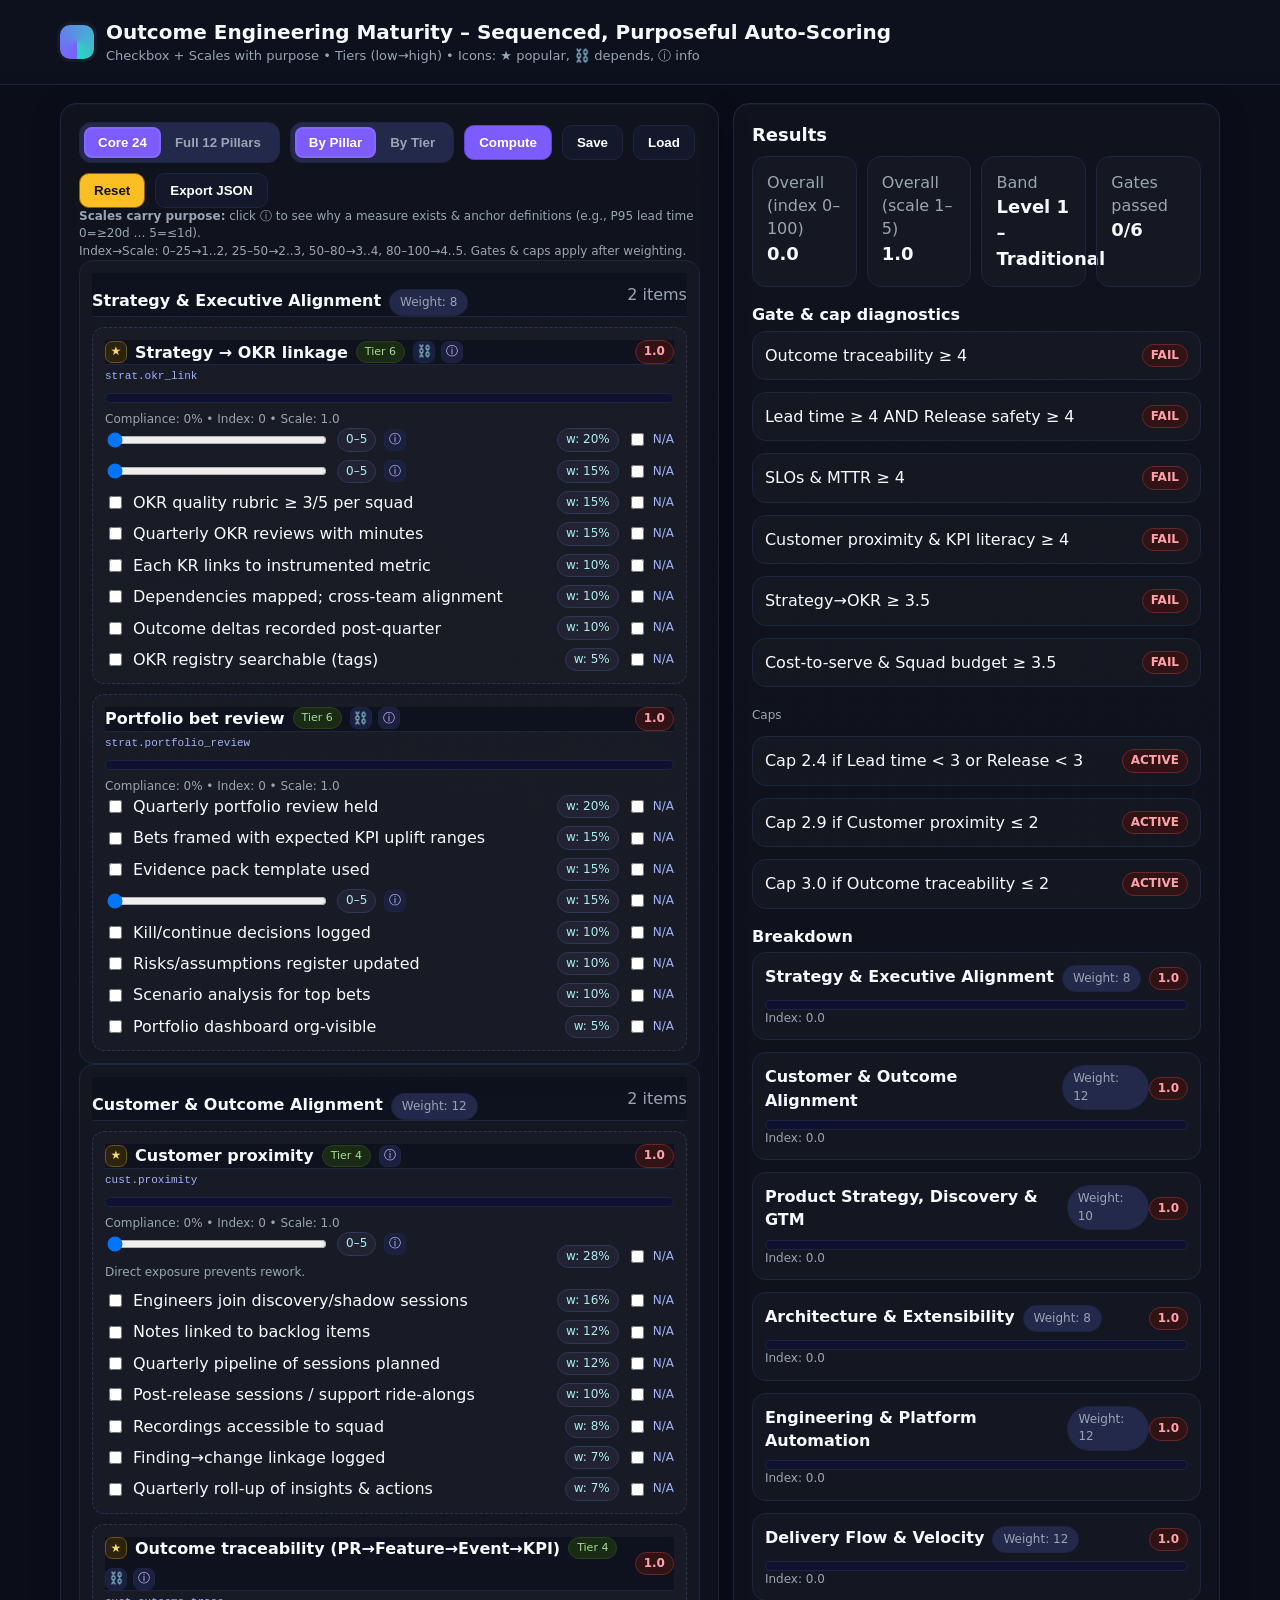
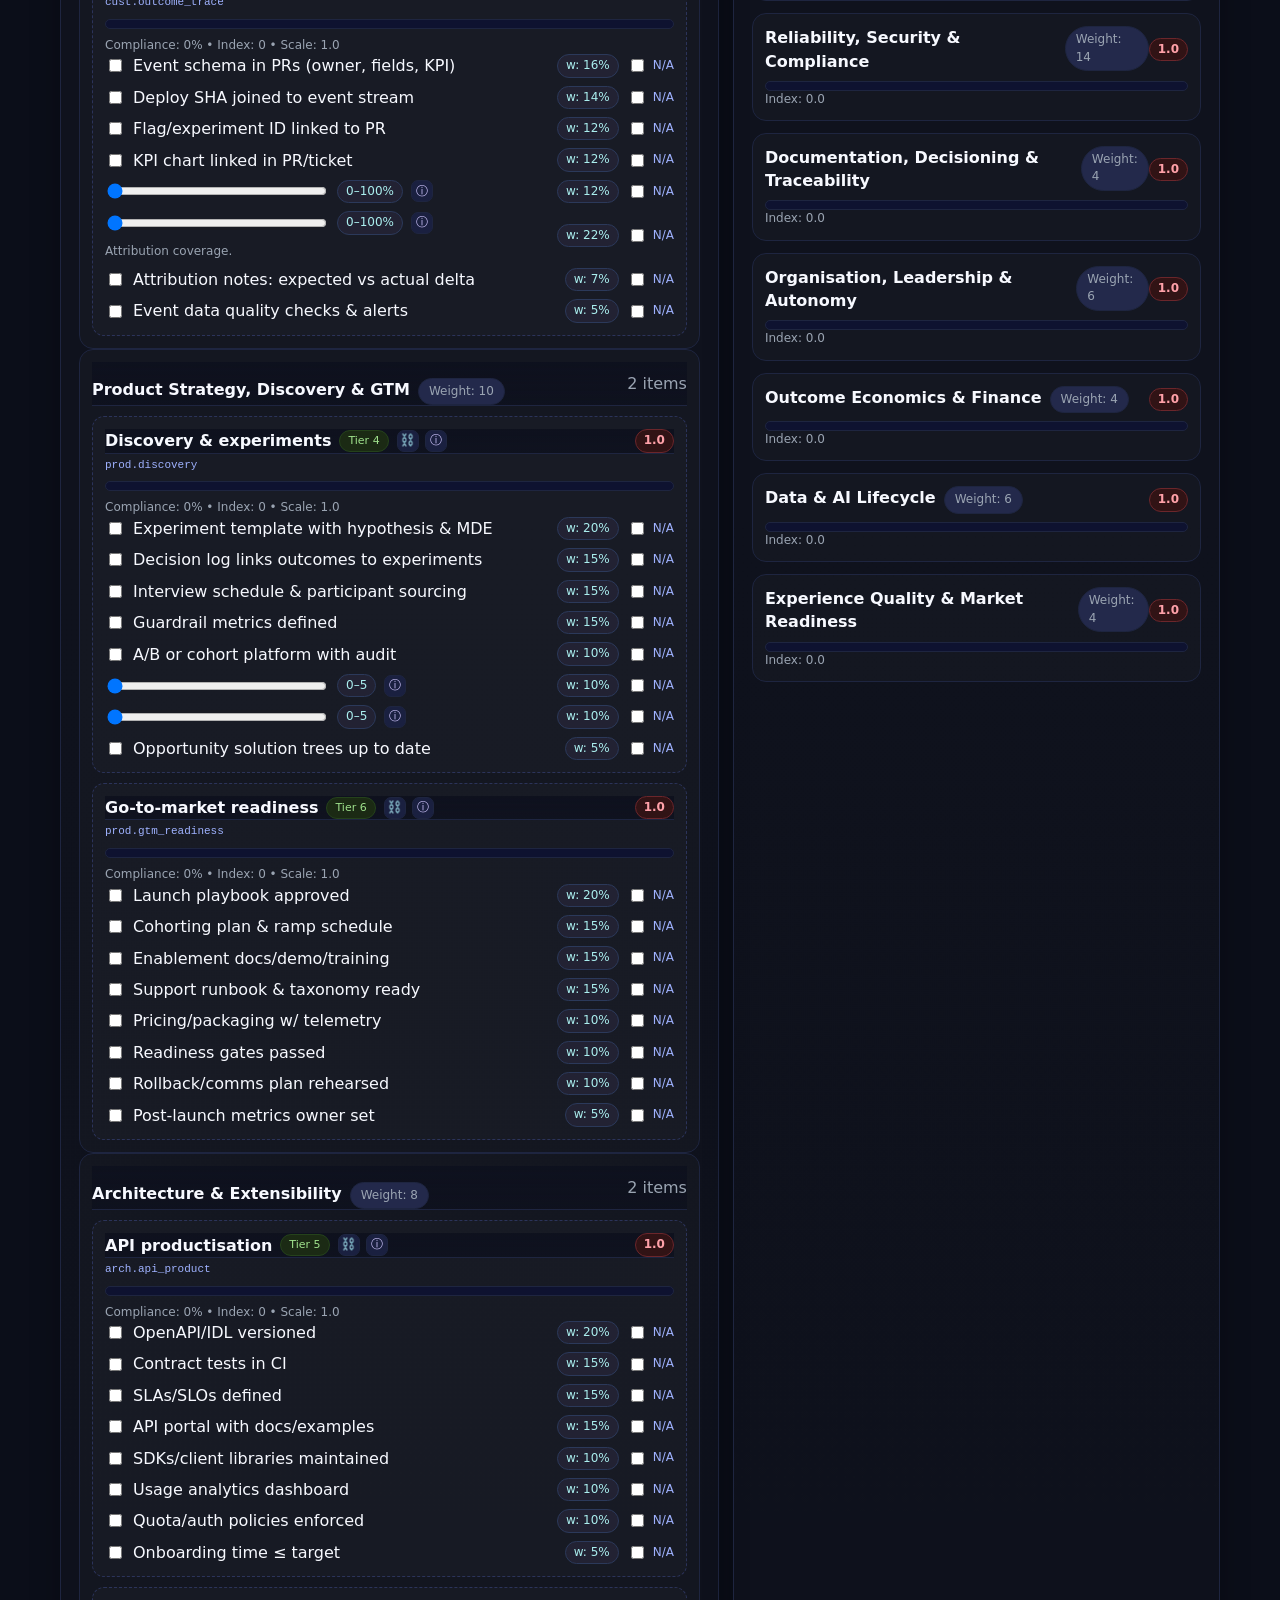
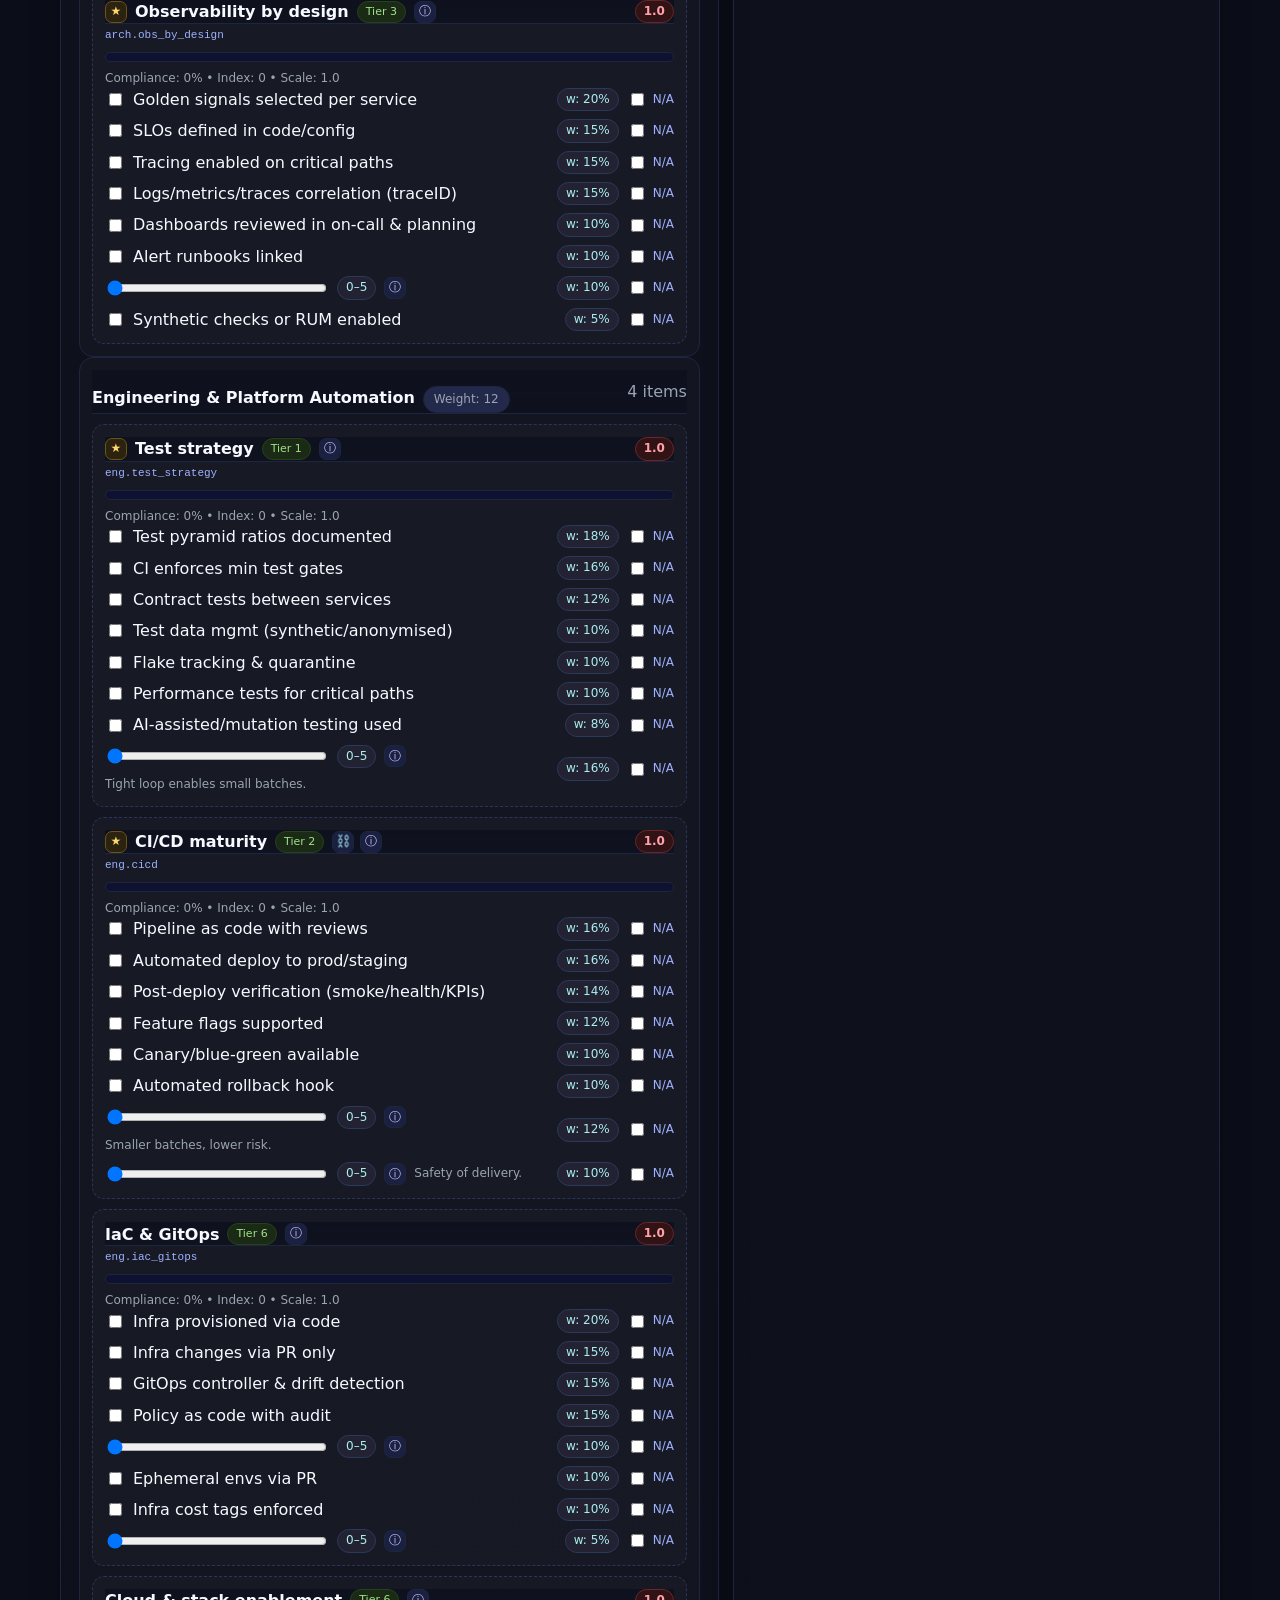
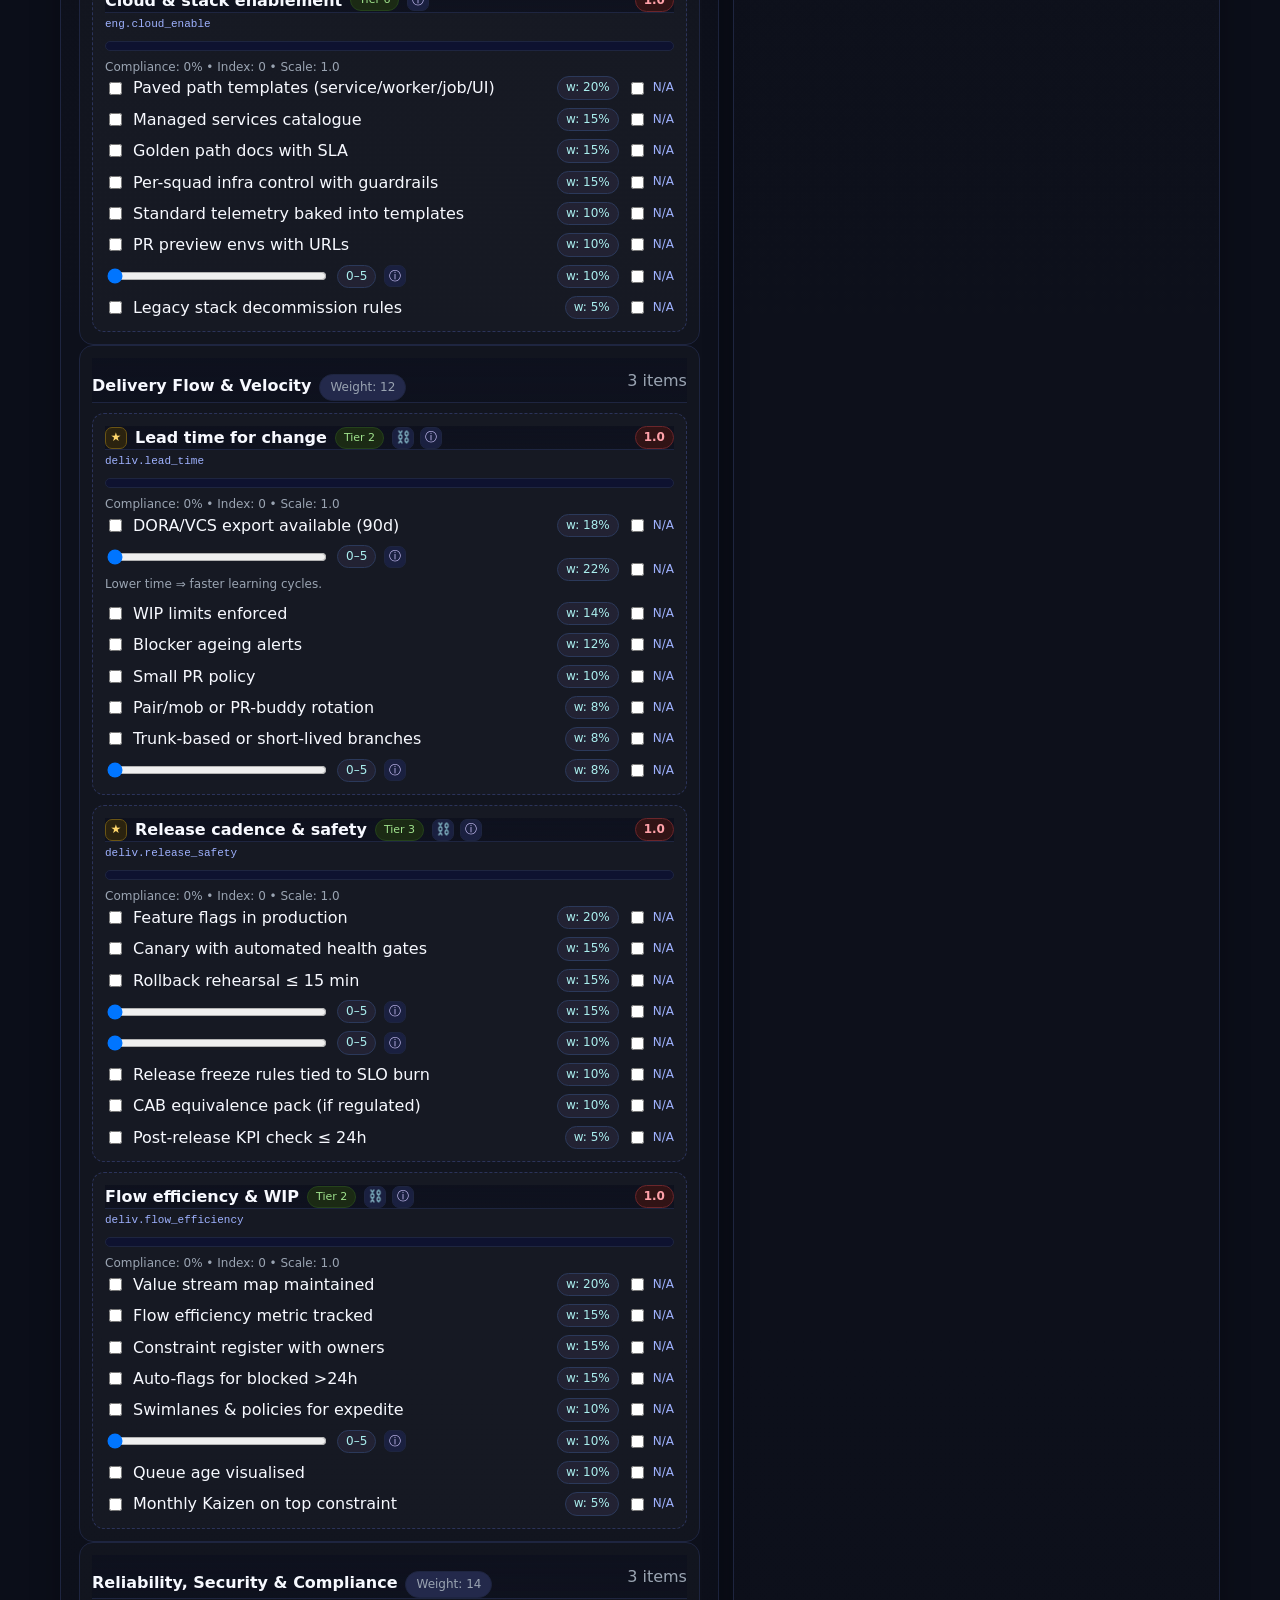
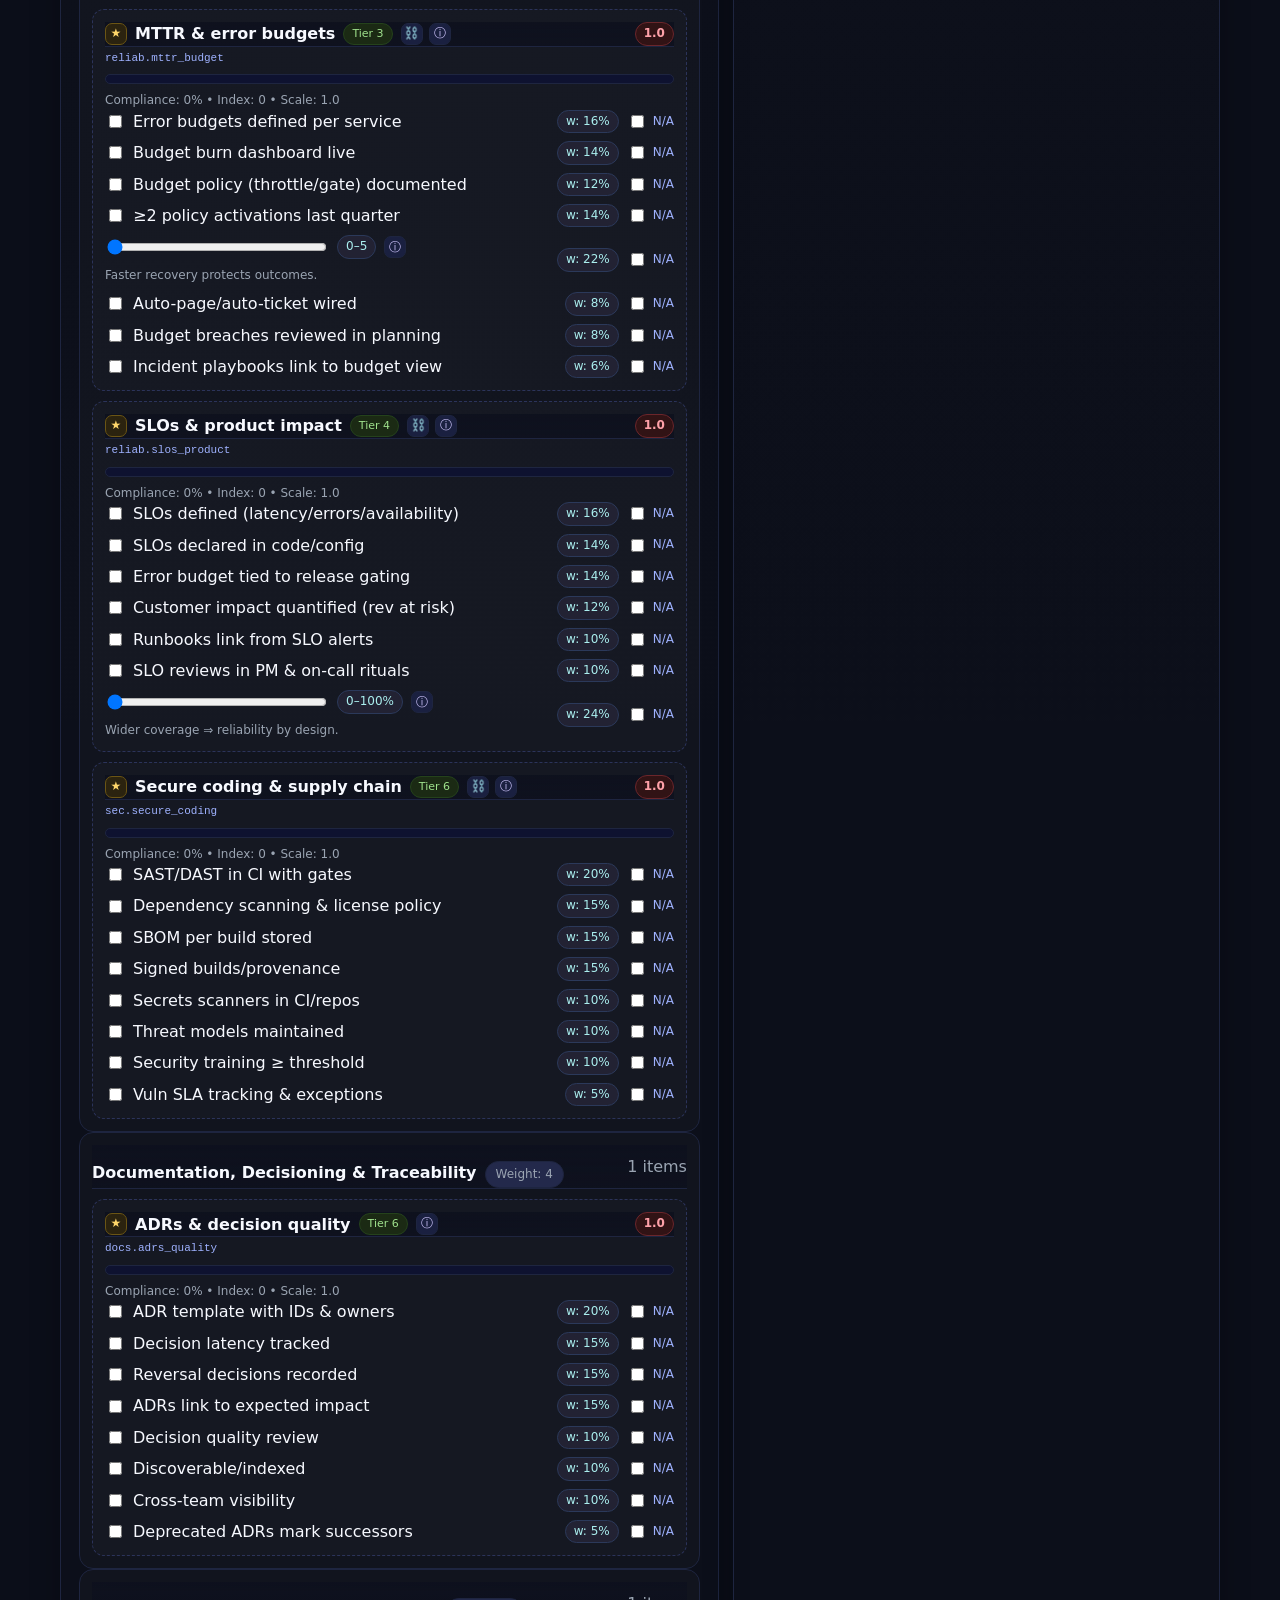
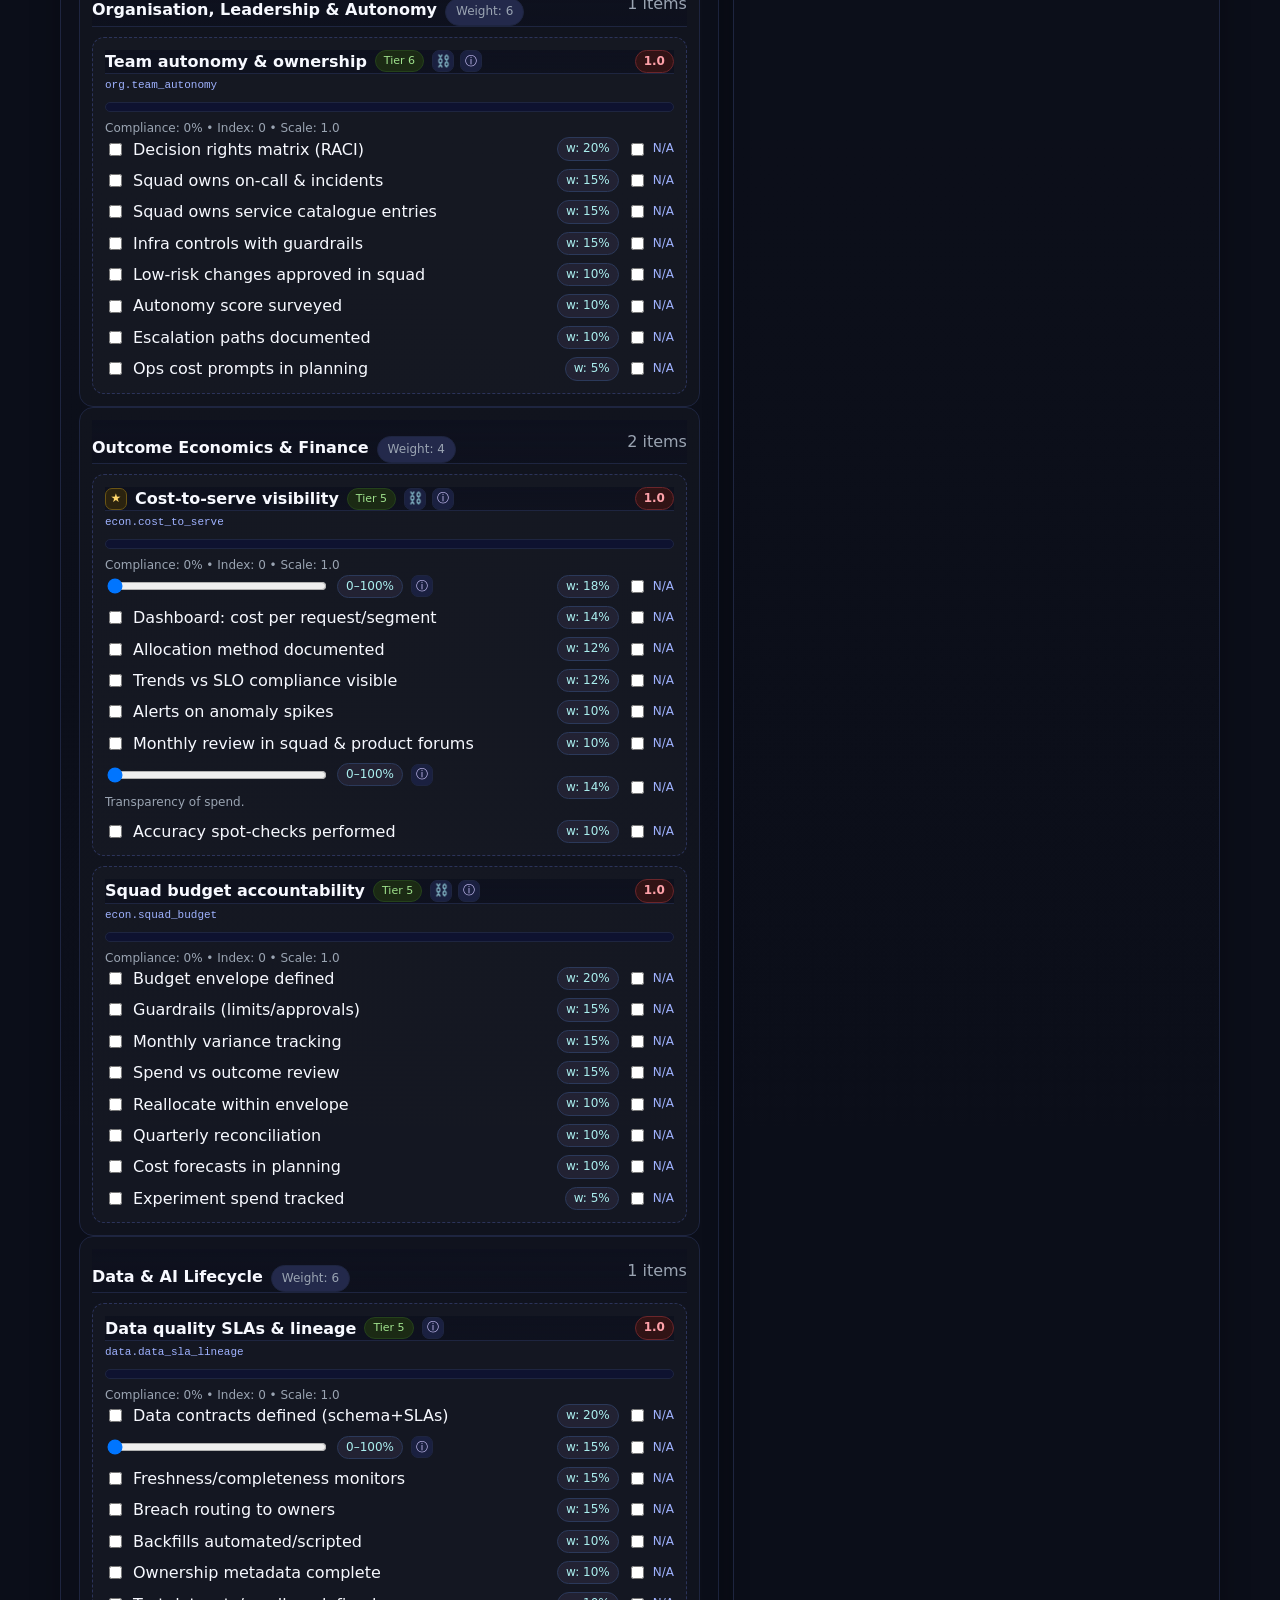
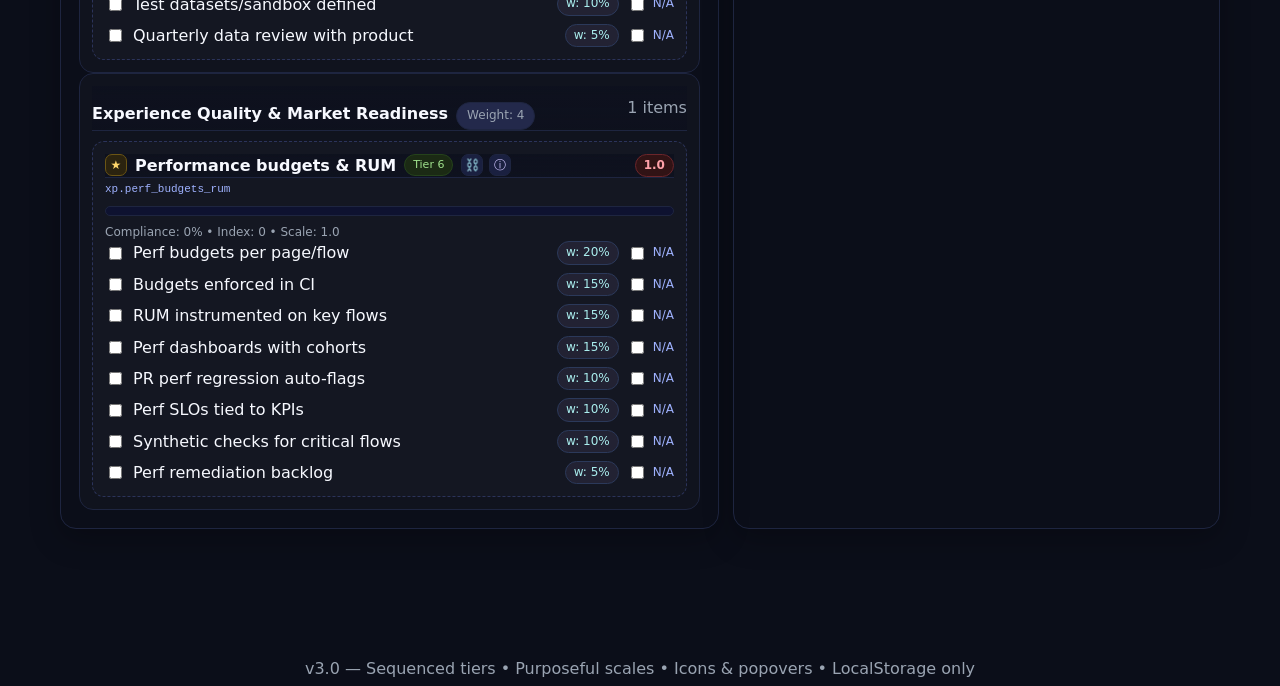
==== commit 67f3f765: "Update Assessment with details.html" ====
--- a/Assessment.html
+++ b/Assessment.html
@@ -3,24 +3,24 @@
 <head>
 <meta charset="utf-8" />
 <meta name="viewport" content="width=device-width, initial-scale=1" />
-<title>Outcome Engineering Maturity – Mixed Evidence Auto-Scoring</title>
+<title>Outcome Engineering Maturity – Sequenced, Purposeful Auto-Scoring</title>
 <style>
   :root{
     --bg:#0f1220;--panel:#14182b;--muted:#9aa4b2;--text:#f7f9ff;
     --brand:#7c5cff;--brand-2:#2dd4bf;--red:#ff6b6b;--amber:#fbbf24;--green:#22c55e;
-    --line:#1e2540;--chip:#23294b;
+    --line:#1e2540;--chip:#23294b;--overlay:#0b0f22cc;
   }
   *{box-sizing:border-box}
   body{margin:0;font:16px/1.45 system-ui,-apple-system,Segoe UI,Roboto,Inter,Arial,sans-serif;color:var(--text);
     background:radial-gradient(60rem 60rem at 10% -10%,#1a1f36,#0b0e19 70%),var(--bg)}
-  header{position:sticky;top:0;z-index:5;background:linear-gradient(180deg,rgba(14,17,30,.9),rgba(14,17,30,.6)),rgba(14,17,30,.6);
+  header{position:sticky;top:0;z-index:8;background:linear-gradient(180deg,rgba(14,17,30,.9),rgba(14,17,30,.6)),rgba(14,17,30,.6);
     backdrop-filter:blur(8px);border-bottom:1px solid var(--line)}
   .wrap{max-width:1200px;margin:0 auto;padding:18px 20px}
   .brand{display:flex;gap:12px;align-items:center}
   .logo{width:34px;height:34px;border-radius:10px;background:conic-gradient(from 180deg,var(--brand),var(--brand-2));box-shadow:0 0 0 3px #ffffff0a}
   h1{margin:0;font-size:20px}
   .sub{color:var(--muted);font-size:13px}
-  main{max-width:1200px;margin:18px auto;padding:0 20px 60px}
+  main{max-width:1200px;margin:18px auto;padding:0 20px 80px}
   .card{background:linear-gradient(180deg,rgba(255,255,255,.02),rgba(255,255,255,0));border:1px solid var(--line);border-radius:16px;padding:18px;box-shadow:0 10px 30px rgba(0,0,0,.25),inset 0 1px 0 rgba(255,255,255,.03)}
   .toolbar{display:flex;flex-wrap:wrap;gap:10px;align-items:center}
   .seg{display:inline-flex;padding:4px;background:var(--chip);border-radius:12px;border:1px solid var(--line)}
@@ -30,14 +30,21 @@
   .btn.primary{background:var(--brand);border-color:#5f46d9}
   .btn.warn{background:var(--amber);border-color:#946200;color:#111}
   .grid{display:grid;gap:14px}
-  @media (min-width:1024px){ .grid-cols-3{grid-template-columns:1.25fr .75fr} }
+  @media (min-width:1100px){ .grid-cols-3{grid-template-columns:1.15fr .85fr} }
   .pill{display:inline-flex;gap:8px;align-items:center;padding:4px 10px;background:var(--chip);border:1px solid var(--line);border-radius:999px;color:var(--muted);font-size:12px}
   .muted{color:var(--muted)}
   .h2{font-size:18px;margin:0 0 8px}
   .h3{font-size:16px;margin:16px 0 4px}
   .pillar-card{border:1px solid var(--line);border-radius:14px;padding:12px;background:rgba(255,255,255,.02)}
   .item{border:1px dashed #2b335a;border-radius:12px;padding:12px;background:rgba(255,255,255,.02);margin-top:10px}
-  .item header{display:flex;justify-content:space-between;align-items:center}
+  .item header{display:flex;justify-content:space-between;align-items:center;gap:8px}
+  .titleWrap{display:flex;align-items:center;gap:8px;flex-wrap:wrap}
+  .icons{display:flex;gap:6px;align-items:center}
+  .ico{display:inline-flex;align-items:center;justify-content:center;width:22px;height:22px;border-radius:7px;
+    background:#1a2040;border:1px solid var(--line);color:#cfe;cursor:pointer;font-size:12px}
+  .ico.star{color:#ffd76b;background:#2b230f;border-color:#6b5514}
+  .ico.chain{color:#9fd7ff}
+  .ico.info{color:#d1c7ff}
   .score-badge{padding:2px 8px;border-radius:999px;font-weight:700;font-size:12px;border:1px solid var(--line)}
   .score-good{background:#0f2f1b;color:#7ef39a;border-color:#135d34}
   .score-warn{background:#2f2a0f;color:#ffd977;border-color:#6b5514}
@@ -53,6 +60,16 @@
   .kpis{display:grid;grid-template-columns:repeat(4,minmax(0,1fr));gap:10px}
   .kpi{border:1px solid var(--line);border-radius:14px;padding:14px;background:rgba(255,255,255,.02)}
   .kpi strong{font-size:18px}
+  .tierTag{background:#1b2a14;border:1px solid #25421b;color:#9fe18c;padding:2px 8px;border-radius:999px;font-size:11px}
+  .deck{display:grid;gap:12px}
+  /* modal */
+  .overlay{position:fixed;inset:0;background:var(--overlay);display:none;z-index:20;align-items:center;justify-content:center;padding:20px}
+  .modal{max-width:720px;width:100%;background:#0f142b;border:1px solid var(--line);border-radius:14px;box-shadow:0 20px 60px #0009}
+  .modal header{display:flex;justify-content:space-between;align-items:center;padding:14px 16px;border-bottom:1px solid var(--line)}
+  .modal .content{padding:16px;max-height:70vh;overflow:auto}
+  .x{cursor:pointer;border:1px solid var(--line);border-radius:8px;padding:4px 8px;background:#1b2040}
+  .bul{margin:8px 0 0 16px;color:#cfe}
+  .bul li{margin:4px 0}
 </style>
 </head>
 <body>
@@ -60,8 +77,8 @@
   <div class="wrap brand">
     <div class="logo" aria-hidden="true"></div>
     <div>
-      <h1>Outcome Engineering Maturity – Mixed Evidence Auto-Scoring</h1>
-      <div class="sub">Checkboxes + Scales • Variable weights • N/A normalization • Gates & Caps</div>
+      <h1>Outcome Engineering Maturity – Sequenced, Purposeful Auto-Scoring</h1>
+      <div class="sub">Checkbox + Scales with purpose • Tiers (low→high) • Icons: ★ popular, ⛓️ depends, ⓘ info</div>
     </div>
   </div>
 </header>
@@ -69,9 +86,13 @@
 <main class="grid grid-cols-3">
   <section class="card">
     <div class="toolbar">
-      <div class="seg" role="tablist">
+      <div class="seg" role="tablist" aria-label="Module selector">
         <button id="btnCore" class="active" aria-selected="true">Core 24</button>
         <button id="btnFull" aria-selected="false">Full 12 Pillars</button>
+      </div>
+      <div class="seg" role="tablist" aria-label="View selector">
+        <button id="btnViewPillar" class="active" aria-selected="true">By Pillar</button>
+        <button id="btnViewTier" aria-selected="false">By Tier</button>
       </div>
       <button class="btn primary" id="btnCompute">Compute</button>
       <button class="btn" id="btnSave">Save</button>
@@ -80,14 +101,9 @@
       <button class="btn" id="btnExport">Export JSON</button>
     </div>
 
-    <div class="section">
-      <h2 class="h2">How scoring works</h2>
-      <div class="tiny">
-        Each sub-item contributes with its own <b>weight</b>. Types:
-        <span class="chip">check</span> = 0/1, <span class="chip">scale (0–5)</span> = value/5, <span class="chip">percent (0–100%)</span> = value/100.
-        <br/>Parameter compliance = Σ(weight × value) / Σ(weights of non-N/A items).
-        We map the parameter index to scale 1–5 via a non-linear curve (0–25→1..2, 25–50→2..3, 50–80→3..4, 80–100→4..5).
-      </div>
+    <div class="section tiny">
+      <b>Scales carry purpose:</b> click ⓘ to see why a measure exists & anchor definitions (e.g., P95 lead time 0=≥20d … 5=≤1d).
+      <br/>Index→Scale: 0–25→1..2, 25–50→2..3, 50–80→3..4, 80–100→4..5. Gates & caps apply after weighting.
     </div>
 
     <div id="formArea" class="section"></div>
@@ -104,23 +120,137 @@
 
     <div class="section">
       <h3 class="h3">Gate & cap diagnostics</h3>
-      <div id="gateList" class="grid"></div>
+      <div id="gateList" class="deck"></div>
     </div>
 
     <div class="section">
-      <h3 class="h3">Pillar breakdown</h3>
-      <div id="pillarBreakdown" class="grid"></div>
+      <h3 class="h3">Breakdown</h3>
+      <div id="pillarBreakdown" class="deck"></div>
     </div>
   </aside>
 </main>
 
-<footer>v2.0 • Mixed input types, variable weights, N/A & auto-normalization • LocalStorage only</footer>
+<!-- Modal -->
+<div class="overlay" id="overlay">
+  <div class="modal">
+    <header><strong id="modalTitle">Details</strong><button class="x" id="modalClose">Close</button></header>
+    <div class="content" id="modalContent"></div>
+  </div>
+</div>
+
+<footer class="wrap muted" style="text-align:center;margin-top:30px">v3.0 — Sequenced tiers • Purposeful scales • Icons & popovers • LocalStorage only</footer>
 
 <script>
-/* ========================= MODEL ========================= */
-/* NOTE: weights now vary; some sub-items are scales.
-   If a check has no explicit weight profile (legacy = all 12.5),
-   we auto-apply a tapered profile so items aren’t equal. */
+/* SCALE CATALOG — purpose + anchors */
+const SCALE_CATALOG = {
+  p95_lead_time: {
+    label:"P95 Lead Time", purpose:"Shorten idea→production to tighten feedback loops.",
+    anchors:["0 = ≥20 days","1 = ~15 days","2 = ~10 days","3 = ~5 days","4 = ~2 days","5 = ≤1 day"]
+  },
+  deploy_frequency: {
+    label:"Deployment Frequency", purpose:"Increase safe delivery cadence to reduce batch size.",
+    anchors:["0 = Monthly","1 = Bi-weekly","2 = Weekly","3 = 2–3×/week","4 = Daily","5 = Hourly"]
+  },
+  change_failure_rate: {
+    label:"Change Failure Rate", purpose:"Ship safely by reducing incidents per deployment.",
+    anchors:["0 = ≥40%","2 = ~25%","3 = ~15%","4 = ~8%","5 = ≤5% (↑ is better)"]
+  },
+  ci_feedback_time: {
+    label:"CI Feedback Time", purpose:"Tighten developer loop to enable small, frequent changes.",
+    anchors:["0 = ≥60m","1 = 45m","2 = 30m","3 = 20m","4 = 15m","5 = ≤10m"]
+  },
+  mttr_scale: {
+    label:"MTTR", purpose:"Recover fast to protect user outcomes & error budgets.",
+    anchors:["0 = ≥2 days","2 = ~8h","3 = ~2h","4 = ~45m","5 = ≤15m"]
+  },
+  slo_coverage_pct: {
+    label:"SLO Coverage %", purpose:"Ensure reliability is defined where it matters.",
+    anchors:["0–100% of services with SLOs"]
+  },
+  lineage_coverage_pct: {
+    label:"Outcome Lineage %", purpose:"Trace PR→Feature→Event→KPI to attribute impact.",
+    anchors:["0–100% merged PRs with lineage"]
+  },
+  eng_cust_hours: {
+    label:"Engineer–Customer Hours", purpose:"Bring engineers closer to users to reduce rework.",
+    anchors:["0 = 0h/qtr","1 = 1h","2 = 2h","3 = 4h","4 = 6h","5 = ≥8h per engineer/quarter"]
+  },
+  tagging_coverage_pct: {
+    label:"Tagging Coverage %", purpose:"Expose cost-to-serve for financial decisions.",
+    anchors:["0–100% resources correctly tagged"]
+  }
+};
+
+/* TIER / META — sequence, popularity, dependencies, purpose */
+const PARAM_META = {
+  /* Tier 1 – Foundations */
+  "eng.test_strategy":{tier:1,popular:true,purpose:"Fast, trustworthy feedback at unit→e2e levels.",dependsOn:[]},
+  "eng.code_review_gates":{tier:1,purpose:"Consistent code/security gates via PRs.",dependsOn:[]},
+  "docs.code_api_docs":{tier:1,purpose:"Docs-as-code; discoverable & fresh.",dependsOn:[]},
+  "org.role_triad":{tier:1,purpose:"Clear EM/PM/Design decision rights.",dependsOn:[]},
+  "cust.kpi_literacy":{tier:1,purpose:"Teams read & act on KPIs; shared vocabulary.",dependsOn:[]},
+
+  /* Tier 2 – Flow basics */
+  "deliv.lead_time":{tier:2,popular:true,purpose:"Shorten change lead time; primary flow signal.",dependsOn:["eng.test_strategy","eng.code_review_gates","eng.dev_workflow"]},
+  "deliv.flow_efficiency":{tier:2,purpose:"Visualise queues; reduce wait vs work.",dependsOn:["deliv.lead_time"]},
+  "eng.dev_workflow":{tier:2,purpose:"Reproducible local/cloud dev; fast bootstraps.",dependsOn:[]},
+  "eng.cicd":{tier:2,popular:true,purpose:"Automated build/test/deploy; ship often & safely.",dependsOn:["eng.test_strategy","eng.dev_workflow"]},
+  "arch.modularity":{tier:2,purpose:"Right-sized modules/services to limit blast radius.",dependsOn:[]},
+
+  /* Tier 3 – Release & reliability */
+  "deliv.release_safety":{tier:3,popular:true,purpose:"Progressive delivery, flags, rollback.",dependsOn:["eng.cicd"]},
+  "reliab.incident_mgmt":{tier:3,purpose:"Coordinated response; RCAs & drills.",dependsOn:["arch.obs_by_design"]},
+  "reliab.mttr_budget":{tier:3,popular:true,purpose:"Error budgets policies + MTTR tracking.",dependsOn:["arch.obs_by_design","reliab.incident_mgmt"]},
+  "arch.obs_by_design":{tier:3,popular:true,purpose:"Golden signals, tracing & runbooks.",dependsOn:[]},
+
+  /* Tier 4 – Product outcome wiring */
+  "cust.proximity":{tier:4,popular:true,purpose:"Engineers meet users; evidence flows in.",dependsOn:[]},
+  "cust.outcome_trace":{tier:4,popular:true,purpose:"PR→Feature→Event→KPI lineage for attribution.",dependsOn:["data.data_sla_lineage"]},
+  "reliab.slos_product":{tier:4,popular:true,purpose:"Product-relevant SLOs & budget policy.",dependsOn:["arch.obs_by_design"]},
+  "prod.discovery":{tier:4,purpose:"Derisk bets via experiments & guardrails.",dependsOn:["cust.problem_framing"]},
+  "cust.problem_framing":{tier:4,purpose:"Evidence-first problem statements.",dependsOn:[]},
+
+  /* Tier 5 – Economics & data */
+  "econ.cost_to_serve":{tier:5,popular:true,purpose:"Cost per request/segment drives choices.",dependsOn:["eng.iac_gitops","eng.cloud_enable"]},
+  "econ.squad_budget":{tier:5,purpose:"Local budget ownership & reallocation.",dependsOn:["econ.cost_to_serve"]},
+  "data.data_sla_lineage":{tier:5,purpose:"Data contracts, lineage & quality SLAs.",dependsOn:[]},
+  "arch.api_product":{tier:5,purpose:"API as product: SLAs, adoption, analytics.",dependsOn:["arch.modularity"]},
+
+  /* Tier 6 – Enterprise excellence */
+  "prod.gtm_readiness":{tier:6,purpose:"Enablement, support & rollback plans.",dependsOn:["deliv.release_safety"]},
+  "econ.finops":{tier:6,purpose:"Policy-driven cloud savings & forecasts.",dependsOn:["econ.cost_to_serve","eng.iac_gitops"]},
+  "data.model_lifecycle":{tier:6,purpose:"Drift monitors, rollback, cadence.",dependsOn:["data.data_sla_lineage"]},
+  "data.responsible_ai":{tier:6,purpose:"Fairness, HITL, auditability.",dependsOn:["data.model_lifecycle"]},
+  "xp.perf_budgets_rum":{tier:6,popular:true,purpose:"Perceived perf tied to KPIs.",dependsOn:["eng.cicd"]},
+  "xp.accessibility":{tier:6,purpose:"Inclusive usage (WCAG).",dependsOn:[]},
+  "xp.i18n_l10n":{tier:6,purpose:"Global readiness.",dependsOn:[]},
+  "xp.support_integration":{tier:6,purpose:"Close loop with Customer Support.",dependsOn:[]},
+  "strat.okr_link":{tier:6,popular:true,purpose:"Connect strategy→OKRs→metrics; governance.",dependsOn:["cust.kpi_literacy"]},
+  "strat.portfolio_review":{tier:6,purpose:"Evidence-based allocation/kill.",dependsOn:["cust.outcome_trace","reliab.slos_product"]},
+  "strat.exec_narrative":{tier:6,purpose:"Single story across customer, tech, finance.",dependsOn:[]},
+  "strat.decision_reversible":{tier:6,purpose:"Fast, reversible decisions.",dependsOn:["docs.adrs_quality"]},
+  "deliv.planning_adapt":{tier:6,purpose:"Metrics-driven replanning cadence.",dependsOn:["strat.okr_link"]},
+  "arch.evolutionary":{tier:6,purpose:"Fitness functions in CI; guided change.",dependsOn:["eng.test_strategy","eng.cicd"]},
+  "eng.iac_gitops":{tier:6,purpose:"Infra as code; drift & policy control.",dependsOn:[]},
+  "eng.cloud_enable":{tier:6,purpose:"Paved paths, managed services, guardrails.",dependsOn:[]},
+  "reliab.anomaly":{tier:6,purpose:"Change-aware alerting, fatigue control.",dependsOn:["arch.obs_by_design"]},
+  "sec.secure_coding":{tier:6,popular:true,purpose:"Supply chain & code security.",dependsOn:["eng.cicd"]},
+  "sec.privacy_data":{tier:6,purpose:"Lawful, safe data usage.",dependsOn:["data.data_sla_lineage"]},
+  "sec.compliance_evidence":{tier:6,purpose:"Evidence-as-code, audit-ready.",dependsOn:["eng.cicd"]},
+  "sec.runtime_ir":{tier:6,purpose:"Detect/contain/respond.",dependsOn:["reliab.incident_mgmt"]},
+  "docs.knowledge_onboarding":{tier:6,purpose:"Reduce time-to-first-PR.",dependsOn:["docs.code_api_docs"]},
+  "docs.adrs_quality":{tier:6,popular:true,purpose:"Decision quality, reversals & traceability.",dependsOn:[]},
+  "docs.audit_trace":{tier:6,purpose:"End-to-end accountability.",dependsOn:[]},
+  "org.team_autonomy":{tier:6,purpose:"Own problem→ops within guardrails.",dependsOn:["org.role_triad"]},
+  "org.growth_calibration":{tier:6,purpose:"Fair, evidence-based growth.",dependsOn:[]},
+  "org.leadership_behaviour":{tier:6,purpose:"Unblockers; outcome-first leadership.",dependsOn:[]},
+  "econ.pricing_levers":{tier:6,purpose:"Telemetry-informed pricing tests.",dependsOn:["data.analytics_selfserve"]},
+  "prod.prioritisation":{tier:6,purpose:"Value/risk sequencing tied to OKRs.",dependsOn:["cust.problem_framing"]},
+  "prod.roadmapping":{tier:6,purpose:"Outcome-based, scenario-aware plans.",dependsOn:["strat.okr_link"]},
+  "data.analytics_selfserve":{tier:6,purpose:"Speed to insight; self-serve.",dependsOn:["data.data_sla_lineage"]}
+};
+
+/* MODEL (weights, gates, caps, parameters) */
 const MODEL = {
   weights: {
     "Strategy & Executive Alignment": 8,
@@ -139,10 +269,10 @@
   gates: [
     { id:"G1", label:"Outcome traceability ≥ 4", params:["cust.outcome_trace"], logical:"AND", threshold:4.0 },
     { id:"G2", label:"Lead time ≥ 4 AND Release safety ≥ 4", params:["deliv.lead_time","deliv.release_safety"], logical:"AND", threshold:4.0 },
-    { id:"G3", label:"SLO ownership and MTTR ≥ 4", params:["reliab.slos_product","reliab.mttr_budget"], logical:"AND", threshold:4.0 },
+    { id:"G3", label:"SLOs & MTTR ≥ 4", params:["reliab.slos_product","reliab.mttr_budget"], logical:"AND", threshold:4.0 },
     { id:"G4", label:"Customer proximity & KPI literacy ≥ 4", params:["cust.proximity","cust.kpi_literacy"], logical:"AND", threshold:4.0 },
-    { id:"G5", label:"Strategy → OKR linkage ≥ 3.5", params:["strat.okr_link"], logical:"AND", threshold:3.5 },
-    { id:"G6", label:"Cost to serve & Squad budget ≥ 3.5", params:["econ.cost_to_serve","econ.squad_budget"], logical:"AND", threshold:3.5 }
+    { id:"G5", label:"Strategy→OKR ≥ 3.5", params:["strat.okr_link"], logical:"AND", threshold:3.5 },
+    { id:"G6", label:"Cost-to-serve & Squad budget ≥ 3.5", params:["econ.cost_to_serve","econ.squad_budget"], logical:"AND", threshold:3.5 }
   ],
   caps: [
     { label:"Cap 2.4 if Lead time < 3 or Release < 3", params:["deliv.lead_time","deliv.release_safety"], logic:"OR", cap:2.4, lt:3.0 },
@@ -176,20 +306,16 @@
       { name:"Data & AI Lifecycle", parameters:["data.data_sla_lineage","data.model_lifecycle","data.responsible_ai","data.analytics_selfserve"] },
       { name:"Experience Quality & Market Readiness", parameters:["xp.perf_budgets_rum","xp.accessibility","xp.i18n_l10n","xp.support_integration"] }
     ],
-    /* PARAMETER DEFINITIONS
-       - type: "check" | "scale5" | "scale100"
-       - w: weight (0..100, will be normalized if totals ≠100 or items marked N/A)
-       If some items lack explicit w, we apply tapered defaults to avoid equal weights. */
     parameters: {
-      /* ---- a few examples updated with mixed types & varied weights ---- */
+      /* explicit mixed examples */
       "deliv.lead_time": { label:"Lead time for change", checks:[
-        {type:"check",  w:18, label:"DORA/VCS export available (last 90 days)"},
-        {type:"scale5", w:22, label:"P95 lead time (0=weeks, 5=≤1 day)", help:"0=≥20d, 2=~10d, 3=~5d, 4=~2d, 5=≤1d"},
-        {type:"check",  w:14, label:"WIP limits enforced on boards"},
-        {type:"check",  w:12, label:"Blocker ageing alerts (bot)"},
-        {type:"check",  w:10, label:"Small PR policy in place"},
+        {type:"check",  w:18, label:"DORA/VCS export available (90d)"},
+        {type:"scale5", w:22, label:"P95 lead time", scaleRef:"p95_lead_time", purpose:"Lower time ⇒ faster learning cycles."},
+        {type:"check",  w:14, label:"WIP limits enforced"},
+        {type:"check",  w:12, label:"Blocker ageing alerts"},
+        {type:"check",  w:10, label:"Small PR policy"},
         {type:"check",  w:8,  label:"Pair/mob or PR-buddy rotation"},
-        {type:"check",  w:8,  label:"Trunk-based/short-lived branches"},
+        {type:"check",  w:8,  label:"Trunk-based or short-lived branches"},
         {type:"check",  w:8,  label:"Weekly review of slowest 10% PRs"}
       ]},
       "eng.test_strategy": { label:"Test strategy", checks:[
@@ -198,31 +324,31 @@
         {type:"check",  w:12, label:"Contract tests between services"},
         {type:"check",  w:10, label:"Test data mgmt (synthetic/anonymised)"},
         {type:"check",  w:10, label:"Flake tracking & quarantine"},
-        {type:"check",  w:10, label:"Performance tests on critical paths"},
-        {type:"check",  w:8,  label:"AI-assisted or mutation testing used"},
-        {type:"scale5", w:16, label:"Median CI feedback time (0=60m+, 5=≤10m)", help:"0=≥60m,1=~45m,2=~30m,3=~20m,4=~15m,5=≤10m"}
+        {type:"check",  w:10, label:"Performance tests for critical paths"},
+        {type:"check",  w:8,  label:"AI-assisted/mutation testing used"},
+        {type:"scale5", w:16, label:"Median CI feedback time", scaleRef:"ci_feedback_time", purpose:"Tight loop enables small batches."}
       ]},
       "reliab.mttr_budget": { label:"MTTR & error budgets", checks:[
         {type:"check",  w:16, label:"Error budgets defined per service"},
         {type:"check",  w:14, label:"Budget burn dashboard live"},
         {type:"check",  w:12, label:"Budget policy (throttle/gate) documented"},
         {type:"check",  w:14, label:"≥2 policy activations last quarter"},
-        {type:"scale5", w:22, label:"Incident MTTR (0=days, 5=≤15m)", help:"0=≥2d,2=~8h,3=~2h,4=~45m,5=≤15m"},
+        {type:"scale5", w:22, label:"Incident MTTR", scaleRef:"mttr_scale", purpose:"Faster recovery protects outcomes."},
         {type:"check",  w:8,  label:"Auto-page/auto-ticket wired"},
         {type:"check",  w:8,  label:"Budget breaches reviewed in planning"},
-        {type:"check",  w:6,  label:"Playbooks link to budget view"}
+        {type:"check",  w:6,  label:"Incident playbooks link to budget view"}
       ]},
       "reliab.slos_product": { label:"SLOs & product impact", checks:[
         {type:"check",   w:16, label:"SLOs defined (latency/errors/availability)"},
         {type:"check",   w:14, label:"SLOs declared in code/config"},
-        {type:"check",   w:14, label:"Error budget ties to release gating"},
-        {type:"check",   w:12, label:"Customer impact quantified (revenue at risk)"},
+        {type:"check",   w:14, label:"Error budget tied to release gating"},
+        {type:"check",   w:12, label:"Customer impact quantified (rev at risk)"},
         {type:"check",   w:10, label:"Runbooks link from SLO alerts"},
         {type:"check",   w:10, label:"SLO reviews in PM & on-call rituals"},
-        {type:"scale100",w:24, label:"SLO coverage (%) across services", help:"Set % coverage (0–100)"}
+        {type:"scale100",w:24, label:"SLO coverage %", scaleRef:"slo_coverage_pct", purpose:"Wider coverage ⇒ reliability by design."}
       ]},
       "cust.proximity": { label:"Customer proximity", checks:[
-        {type:"scale5",  w:28, label:"Engineer–customer hours/pp/quarter (0=0h, 5=≥8h)"},
+        {type:"scale5",  w:28, label:"Engineer–customer hours", scaleRef:"eng_cust_hours", purpose:"Direct exposure prevents rework."},
         {type:"check",   w:16, label:"Engineers join discovery/shadow sessions"},
         {type:"check",   w:12, label:"Notes linked to backlog items"},
         {type:"check",   w:12, label:"Quarterly pipeline of sessions planned"},
@@ -237,7 +363,7 @@
         {type:"check",   w:12, label:"Flag/experiment ID linked to PR"},
         {type:"check",   w:12, label:"KPI chart linked in PR/ticket"},
         {type:"check",   w:12, label:"Automated lineage view exists"},
-        {type:"scale100",w:22, label:"Lineage coverage (%) last 90 days", help:"% merged PRs with lineage"},
+        {type:"scale100",w:22, label:"Lineage coverage % (90d)", scaleRef:"lineage_coverage_pct", purpose:"Attribution coverage."},
         {type:"check",   w:7,  label:"Attribution notes: expected vs actual delta"},
         {type:"check",   w:5,  label:"Event data quality checks & alerts"}
       ]},
@@ -248,22 +374,23 @@
         {type:"check",  w:12, label:"Feature flags supported"},
         {type:"check",  w:10, label:"Canary/blue-green available"},
         {type:"check",  w:10, label:"Automated rollback hook"},
-        {type:"scale5", w:12, label:"Deployment frequency (0=monthly, 5=hourly)"},
-        {type:"scale5", w:10, label:"Change failure rate (5=≤5%)", help:"Invert: 0=≥40%, 2=~25%, 3=~15%, 4=~8%, 5=≤5%"}
+        {type:"scale5", w:12, label:"Deployment frequency", scaleRef:"deploy_frequency", purpose:"Smaller batches, lower risk."},
+        {type:"scale5", w:10, label:"Change failure rate (↓ better)", scaleRef:"change_failure_rate", purpose:"Safety of delivery."}
       ]},
       "econ.cost_to_serve": { label:"Cost-to-serve visibility", checks:[
         {type:"check",   w:18, label:"Tagging standards implemented"},
         {type:"check",   w:14, label:"Dashboard: cost per request/segment"},
         {type:"check",   w:12, label:"Allocation method documented"},
-        {type:"check",   w:12, label:"Trends vs SLO compliance"},
+        {type:"check",   w:12, label:"Trends vs SLO compliance visible"},
         {type:"check",   w:10, label:"Alerts on anomaly spikes"},
-        {type:"check",   w:10, label:"Monthly review in squad & product"},
-        {type:"scale100",w:14, label:"Tagging coverage (%)", help:"% resources with correct tags"},
+        {type:"check",   w:10, label:"Monthly review in squad & product forums"},
+        {type:"scale100",w:14, label:"Tagging coverage %", scaleRef:"tagging_coverage_pct", purpose:"Transparency of spend."},
         {type:"check",   w:10, label:"Accuracy spot-checks performed"}
       ]},
-      /* ---- the rest reuse the prior lists; types/weights will be auto-profiled ---- */
+
+      /* remaining parameters (weights auto-profiled) */
       "strat.okr_link": { label:"Strategy → OKR linkage", checks:[
-        {label:"Strategy tree documented, versioned, published"},
+        {label:"Strategy tree documented & versioned"},
         {label:"≥80% squads have OKRs with owners & dates"},
         {label:"OKR quality rubric ≥ 3/5 per squad"},
         {label:"Quarterly OKR reviews with minutes"},
@@ -282,6 +409,100 @@
         {label:"Scenario analysis for top bets"},
         {label:"Portfolio dashboard org-visible"}
       ]},
+      "strat.exec_narrative": { label:"Executive single narrative", checks:[
+        {label:"Narrative links customer/tech/finance"},
+        {label:"Versioned & refreshed quarterly"},
+        {label:"Referenced in exec reviews/QBRs"},
+        {label:"KPIs aligned to narrative themes"},
+        {label:"Org-wide accessible/searchable"},
+        {label:"Feedback loop to update"}
+      ]},
+      "strat.decision_reversible": { label:"Decision cadence & reversibility", checks:[
+        {label:"ADRs mandatory for key decisions"},
+        {label:"Decision latency tracked"},
+        {label:"Reversal protocol defined"},
+        {label:"Reversal yield measured"},
+        {label:"Sunset/stop criteria documented"},
+        {label:"Periodic retro on major decisions"}
+      ]},
+      "cust.kpi_literacy": { label:"KPI literacy", checks:[
+        {label:"KPI registry with owners & formulas"},
+        {label:"KPI quiz ≥ threshold"},
+        {label:"Work items link to target KPI"},
+        {label:"KPI dashboards in rituals"},
+        {label:"Pre-release KPI forecast captured"},
+        {label:"Post-release delta reviewed"}
+      ]},
+      "cust.problem_framing": { label:"Problem framing", checks:[
+        {label:"Opportunity solution tree maintained"},
+        {label:"Assumptions log with tests"},
+        {label:"Impact sizing documented"},
+        {label:"Customer evidence attached"},
+        {label:"Alternatives compared"},
+        {label:"Triad-approved problem statement"}
+      ]},
+      "prod.discovery": { label:"Discovery & experiments", checks:[
+        {label:"Experiment template with hypothesis & MDE"},
+        {label:"Decision log links outcomes to experiments"},
+        {label:"Interview schedule & participant sourcing"},
+        {label:"Guardrail metrics defined"},
+        {label:"A/B or cohort platform with audit"},
+        {label:"Median time-to-insight ≤ 14 days"},
+        {label:"Quarterly kill-rate reported"},
+        {label:"Opportunity solution trees up to date"}
+      ]},
+      "prod.prioritisation": { label:"Prioritisation method", checks:[
+        {label:"Impact/risk/confidence/TTV scored"},
+        {label:"Option value or sequencing captured"},
+        {label:"Assumptions & ranges explicit"},
+        {label:"Result ties to strategy/OKRs"},
+        {label:"Periodic re-prioritisation"},
+        {label:"Decision log linked"}
+      ]},
+      "prod.roadmapping": { label:"Roadmapping", checks:[
+        {label:"Outcome-based roadmap"},
+        {label:"Dependencies & risks mapped"},
+        {label:"Replan cycle ≤ quarterly"},
+        {label:"Scenario/guardrails defined"},
+        {label:"Capacity assumptions listed"},
+        {label:"Public, versioned roadmap"}
+      ]},
+      "prod.gtm_readiness": { label:"Go-to-market readiness", checks:[
+        {label:"Launch playbook approved"},
+        {label:"Cohorting plan & ramp schedule"},
+        {label:"Enablement docs/demo/training"},
+        {label:"Support runbook & taxonomy ready"},
+        {label:"Pricing/packaging w/ telemetry"},
+        {label:"Readiness gates passed"},
+        {label:"Rollback/comms plan rehearsed"},
+        {label:"Post-launch metrics owner set"}
+      ]},
+      "arch.modularity": { label:"Modularity", checks:[
+        {label:"Domain/capability map defined"},
+        {label:"Service/module boundaries documented"},
+        {label:"Ownership per module clear"},
+        {label:"Change blast radius measured"},
+        {label:"Dependency graph maintained"},
+        {label:"Refactoring backlog exists"}
+      ]},
+      "arch.evolutionary": { label:"Evolutionary architecture", checks:[
+        {label:"Fitness functions defined"},
+        {label:"Fitness tests in CI"},
+        {label:"Architecture runway documented"},
+        {label:"Policy failures tracked"},
+        {label:"Refactor budget set"},
+        {label:"Architecture reviews regular"}
+      ]},
+      "arch.api_product": { label:"API productisation", checks:[
+        {label:"OpenAPI/IDL versioned"},
+        {label:"Contract tests in CI"},
+        {label:"SLAs/SLOs defined"},
+        {label:"API portal with docs/examples"},
+        {label:"SDKs/client libraries maintained"},
+        {label:"Usage analytics dashboard"},
+        {label:"Quota/auth policies enforced"},
+        {label:"Onboarding time ≤ target"}
+      ]},
       "arch.obs_by_design": { label:"Observability by design", checks:[
         {label:"Golden signals selected per service"},
         {label:"SLOs defined in code/config"},
@@ -292,15 +513,21 @@
         {label:"Telemetry coverage reported"},
         {label:"Synthetic checks or RUM enabled"}
       ]},
-      "arch.api_product": { label:"API productisation", checks:[
-        {label:"OpenAPI/IDL present and versioned"},
-        {label:"Contract tests in CI"},
-        {label:"SLAs/SLOs defined"},
-        {label:"API portal with docs/examples"},
-        {label:"SDKs/client libraries maintained"},
-        {label:"Usage analytics dashboard"},
-        {label:"Quota/auth policies enforced"},
-        {label:"Onboarding time ≤ target evidenced"}
+      "eng.code_review_gates": { label:"Code review & gates", checks:[
+        {label:"Peer review required"},
+        {label:"Static checks/lint/format enforced"},
+        {label:"Quality/security gates on PR"},
+        {label:"AI assist guardrails"},
+        {label:"Review SLA tracked"},
+        {label:"Rollback/test evidence in PR"}
+      ]},
+      "eng.dev_workflow": { label:"Dev workflow", checks:[
+        {label:"Dev containers or cloud IDE"},
+        {label:"PR previews with seeded data"},
+        {label:"One-command bootstrap"},
+        {label:"Local/prod parity documented"},
+        {label:"Toolchain version pinning"},
+        {label:"Setup time ≤ target"}
       ]},
       "eng.iac_gitops": { label:"IaC & GitOps", checks:[
         {label:"Infra provisioned via code"},
@@ -342,25 +569,79 @@
         {label:"Queue age visualised"},
         {label:"Monthly Kaizen on top constraint"}
       ]},
-      "prod.discovery": { label:"Discovery & experiments", checks:[
-        {label:"Experiment template with hypothesis, metrics, MDE"},
-        {label:"Decision log links outcomes to experiments"},
-        {label:"Interview schedule & participant sourcing"},
-        {label:"Guardrail metrics defined"},
-        {label:"A/B or cohort platform with audit trail"},
-        {label:"Median time-to-insight ≤ 14 days"},
-        {label:"Quarterly kill-rate reported"},
-        {label:"Opportunity solution trees up to date"}
-      ]},
-      "prod.gtm_readiness": { label:"Go-to-market readiness", checks:[
-        {label:"Launch playbook approved"},
-        {label:"Cohorting plan & ramp schedule"},
-        {label:"Enablement docs/demo/training"},
-        {label:"Support runbook & taxonomy ready"},
-        {label:"Pricing/packaging with telemetry"},
-        {label:"Readiness gates passed"},
-        {label:"Rollback/comms plan rehearsed"},
-        {label:"Post-launch metrics owner set"}
+      "deliv.planning_adapt": { label:"Planning cadence & adaptability", checks:[
+        {label:"Quarterly OKRs set & tracked"},
+        {label:"Decision records maintained"},
+        {label:"Weekly evidence review (metrics)"},
+        {label:"Replan rules documented"},
+        {label:"Stakeholder comms cadence"},
+        {label:"Risk/assumption updates"}
+      ]},
+      "reliab.incident_mgmt": { label:"Incident management", checks:[
+        {label:"On-call rota & escalation"},
+        {label:"Blameless RCA template used"},
+        {label:"Runbooks per top alerts"},
+        {label:"Drills/table-tops held"},
+        {label:"Action items tracked to closure"},
+        {label:"Incident metrics dashboard"}
+      ]},
+      "reliab.anomaly": { label:"Anomaly detection", checks:[
+        {label:"Alert thresholds tuned"},
+        {label:"Change-aware alerting (deploy link)"},
+        {label:"False positive rate monitored"},
+        {label:"Context enrichment (runbook/owner)"},
+        {label:"ML/heuristics evaluated"},
+        {label:"Alert fatigue reviews"}
+      ]},
+      "sec.secure_coding": { label:"Secure coding & supply chain", checks:[
+        {label:"SAST/DAST in CI with gates"},
+        {label:"Dependency scanning & license policy"},
+        {label:"SBOM per build stored"},
+        {label:"Signed builds/provenance"},
+        {label:"Secrets scanners in CI/repos"},
+        {label:"Threat models maintained"},
+        {label:"Security training ≥ threshold"},
+        {label:"Vuln SLA tracking & exceptions"}
+      ]},
+      "sec.privacy_data": { label:"Privacy & data handling", checks:[
+        {label:"Data maps & lawful basis recorded"},
+        {label:"PII tracing by flow"},
+        {label:"Retention/deletion jobs automated"},
+        {label:"Consent checks enforced"},
+        {label:"DPIAs completed & stored"},
+        {label:"Privacy incident runbook"}
+      ]},
+      "sec.compliance_evidence": { label:"Compliance evidence", checks:[
+        {label:"Controls mapped to ISO/SOC"},
+        {label:"Evidence as code (artifacts)"},
+        {label:"Evidence freshness dashboard"},
+        {label:"Sampling window defined"},
+        {label:"Immutable audit trail"},
+        {label:"Alerts on stale/missing evidence"}
+      ]},
+      "sec.runtime_ir": { label:"Runtime security & IR", checks:[
+        {label:"SIEM integrated with product"},
+        {label:"Playbooks & containment steps"},
+        {label:"MTTD/MTTR security tracked"},
+        {label:"Drills with KPIs"},
+        {label:"Forensics capability defined"},
+        {label:"Post-incident learning captured"}
+      ]},
+      "docs.code_api_docs": { label:"Code & API docs", checks:[
+        {label:"Docs as code (in repo)"},
+        {label:"Freshness checks in CI"},
+        {label:"Usage analytics"},
+        {label:"API examples validated"},
+        {label:"Docs ownership listed"},
+        {label:"SLA for doc updates"}
+      ]},
+      "docs.knowledge_onboarding": { label:"Knowledge sharing & onboarding", checks:[
+        {label:"Onboarding path with checkpoints"},
+        {label:"Time to first PR tracked"},
+        {label:"Recorded walkthroughs"},
+        {label:"Glossary of systems"},
+        {label:"Self-serve labs/sandboxes"},
+        {label:"Feedback loop on path"}
       ]},
       "docs.adrs_quality": { label:"ADRs & decision quality", checks:[
         {label:"ADR template with IDs & owners"},
@@ -372,6 +653,22 @@
         {label:"Cross-team visibility"},
         {label:"Deprecated ADRs mark successors"}
       ]},
+      "docs.audit_trace": { label:"Audit & traceability", checks:[
+        {label:"User & system action logging"},
+        {label:"Searchable within minutes"},
+        {label:"Tamper-evident storage"},
+        {label:"Least privilege enforced"},
+        {label:"Retention policy documented"},
+        {label:"Access audit reports"}
+      ]},
+      "org.role_triad": { label:"Role clarity & triad", checks:[
+        {label:"EM/Product/Design triad named"},
+        {label:"Decision rights documented"},
+        {label:"Triad rituals (weekly)"},
+        {label:"Escalation routes"},
+        {label:"Role backfills planned"},
+        {label:"Outcome ownership in goals"}
+      ]},
       "org.team_autonomy": { label:"Team autonomy & ownership", checks:[
         {label:"Decision rights matrix (RACI)"},
         {label:"Squad owns on-call & incidents"},
@@ -382,6 +679,22 @@
         {label:"Escalation paths documented"},
         {label:"Ops cost prompts in planning"}
       ]},
+      "org.growth_calibration": { label:"Growth & calibration", checks:[
+        {label:"Lattice with competencies"},
+        {label:"Evidence-based calibration"},
+        {label:"Peer/skip calibration"},
+        {label:"Calibration transparency"},
+        {label:"Promotion packet template"},
+        {label:"Calibration cadence defined"}
+      ]},
+      "org.leadership_behaviour": { label:"Leadership behaviour", checks:[
+        {label:"Blocker removal SLA"},
+        {label:"AMAs/surveys (listening)"},
+        {label:"Systems thinking training"},
+        {label:"Outcome-based goals"},
+        {label:"Recognise learning, not just output"},
+        {label:"Visible retros/actions"}
+      ]},
       "econ.squad_budget": { label:"Squad budget accountability", checks:[
         {label:"Budget envelope defined"},
         {label:"Guardrails (limits/approvals)"},
@@ -392,6 +705,22 @@
         {label:"Cost forecasts in planning"},
         {label:"Experiment spend tracked"}
       ]},
+      "econ.pricing_levers": { label:"Pricing & value levers", checks:[
+        {label:"Telemetry inputs to pricing"},
+        {label:"Pricing experiment framework"},
+        {label:"Change cycle time measured"},
+        {label:"Cohort guardrails defined"},
+        {label:"Packaging linked to outcomes"},
+        {label:"Revenue impact tracked"}
+      ]},
+      "econ.finops": { label:"FinOps practice", checks:[
+        {label:"Tagging coverage ≥ threshold"},
+        {label:"Policy engine (alerts/suggestions)"},
+        {label:"Savings tracked & attributed"},
+        {label:"Budget vs forecast dashboards"},
+        {label:"Rightsizing/RI playbooks"},
+        {label:"Monthly FinOps review"}
+      ]},
       "data.data_sla_lineage": { label:"Data quality SLAs & lineage", checks:[
         {label:"Data contracts defined (schema+SLAs)"},
         {label:"Lineage graph (source→sink→dashboard)"},
@@ -402,6 +731,30 @@
         {label:"Test datasets/sandbox defined"},
         {label:"Quarterly data review with product"}
       ]},
+      "data.model_lifecycle": { label:"Model lifecycle & monitoring", checks:[
+        {label:"Model registry with versions & lineage"},
+        {label:"Drift/perf monitors with alerts"},
+        {label:"Rollback/disable automation"},
+        {label:"Feature store documented"},
+        {label:"Shadow/canary deploys"},
+        {label:"Retraining cadence & data SLAs"}
+      ]},
+      "data.responsible_ai": { label:"Responsible AI", checks:[
+        {label:"Model cards completed"},
+        {label:"Bias/fairness tests stored"},
+        {label:"Human-in-the-loop defined"},
+        {label:"Appeal/override route"},
+        {label:"PII/consent checks"},
+        {label:"Audit trail preserved"}
+      ]},
+      "data.analytics_selfserve": { label:"Analytics self-serve", checks:[
+        {label:"Access control & catalog"},
+        {label:"Dashboards per squad"},
+        {label:"Analytics DAU/MAU telemetry"},
+        {label:"Query templates"},
+        {label:"Training/how-tos"},
+        {label:"Query latency SLAs"}
+      ]},
       "xp.perf_budgets_rum": { label:"Performance budgets & RUM", checks:[
         {label:"Perf budgets per page/flow"},
         {label:"Budgets enforced in CI"},
@@ -411,234 +764,6 @@
         {label:"Perf SLOs tied to KPIs"},
         {label:"Synthetic checks for critical flows"},
         {label:"Perf remediation backlog"}
-      ]},
-
-      /* remaining (6-check concise) — auto-profiled */
-      "strat.exec_narrative": { label:"Executive single narrative", checks:[
-        {label:"Narrative links customer/tech/finance"},
-        {label:"Versioned & refreshed quarterly"},
-        {label:"Referenced in exec reviews/QBRs"},
-        {label:"KPIs aligned to narrative themes"},
-        {label:"Org-wide accessible/searchable"},
-        {label:"Feedback loop to update"}
-      ]},
-      "strat.decision_reversible": { label:"Decision cadence & reversibility", checks:[
-        {label:"ADRs mandatory for key decisions"},
-        {label:"Decision latency tracked"},
-        {label:"Reversal protocol defined"},
-        {label:"Reversal yield measured"},
-        {label:"Sunset/stop criteria documented"},
-        {label:"Periodic retro on major decisions"}
-      ]},
-      "cust.kpi_literacy": { label:"KPI literacy", checks:[
-        {label:"KPI registry with owners & formulas"},
-        {label:"Squad KPI quiz ≥ threshold"},
-        {label:"Work items link to target KPI"},
-        {label:"KPI dashboards in rituals"},
-        {label:"Pre-release KPI forecast captured"},
-        {label:"Post-release delta reviewed"}
-      ]},
-      "cust.problem_framing": { label:"Problem framing", checks:[
-        {label:"Opportunity solution tree maintained"},
-        {label:"Assumptions log with tests"},
-        {label:"Impact sizing documented"},
-        {label:"Customer evidence attached"},
-        {label:"Alternatives compared"},
-        {label:"Triad-approved problem statement"}
-      ]},
-      "prod.prioritisation": { label:"Prioritisation method", checks:[
-        {label:"Impact/risk/confidence/TTV scored"},
-        {label:"Option value/sequencing captured"},
-        {label:"Assumptions & ranges explicit"},
-        {label:"Ties to strategy/OKRs"},
-        {label:"Periodic re-prioritisation"},
-        {label:"Decision log linked"}
-      ]},
-      "prod.roadmapping": { label:"Roadmapping", checks:[
-        {label:"Outcome-based roadmap"},
-        {label:"Dependencies & risks mapped"},
-        {label:"Replan cycle ≤ quarterly"},
-        {label:"Scenario/guardrails defined"},
-        {label:"Capacity assumptions listed"},
-        {label:"Public, versioned roadmap"}
-      ]},
-      "arch.modularity": { label:"Modularity", checks:[
-        {label:"Domain/capability map defined"},
-        {label:"Service/module boundaries documented"},
-        {label:"Ownership per module clear"},
-        {label:"Change blast radius measured"},
-        {label:"Dependency graph maintained"},
-        {label:"Refactoring backlog exists"}
-      ]},
-      "arch.evolutionary": { label:"Evolutionary architecture", checks:[
-        {label:"Fitness functions defined"},
-        {label:"Fitness tests in CI"},
-        {label:"Architecture runway documented"},
-        {label:"Policy failures tracked"},
-        {label:"Refactor budget set"},
-        {label:"Architecture reviews regular"}
-      ]},
-      "eng.code_review_gates": { label:"Code review & gates", checks:[
-        {label:"Peer review required"},
-        {label:"Static checks/lint/format enforced"},
-        {label:"Quality/security gates on PR"},
-        {label:"AI assist guardrails"},
-        {label:"Review SLA tracked"},
-        {label:"Rollback/test evidence in PR"}
-      ]},
-      "eng.dev_workflow": { label:"Dev workflow", checks:[
-        {label:"Dev containers or cloud IDE"},
-        {label:"PR previews with seeded data"},
-        {label:"One-command bootstrap"},
-        {label:"Local/prod parity documented"},
-        {label:"Toolchain version pinning"},
-        {label:"Setup time ≤ target"}
-      ]},
-      "deliv.planning_adapt": { label:"Planning cadence & adaptability", checks:[
-        {label:"Quarterly OKRs set & tracked"},
-        {label:"Decision records maintained"},
-        {label:"Weekly evidence review (metrics)"},
-        {label:"Replan rules documented"},
-        {label:"Stakeholder comms cadence"},
-        {label:"Risk/assumption updates"}
-      ]},
-      "reliab.incident_mgmt": { label:"Incident management", checks:[
-        {label:"On-call rota & escalation"},
-        {label:"Blameless RCA template used"},
-        {label:"Runbooks per top alerts"},
-        {label:"Drills/table-tops held"},
-        {label:"Actions tracked to closure"},
-        {label:"Incident metrics dashboard"}
-      ]},
-      "reliab.anomaly": { label:"Anomaly detection", checks:[
-        {label:"Alert thresholds tuned"},
-        {label:"Change-aware alerting (deploy link)"},
-        {label:"False positive rate monitored"},
-        {label:"Context enrichment (runbook/owner)"},
-        {label:"ML/heuristics evaluated"},
-        {label:"Alert fatigue reviews"}
-      ]},
-      "sec.secure_coding": { label:"Secure coding & supply chain", checks:[
-        {label:"SAST/DAST in CI with gates"},
-        {label:"Dependency scanning & license policy"},
-        {label:"SBOM per build stored"},
-        {label:"Signed builds/provenance"},
-        {label:"Secrets scanners in CI/repos"},
-        {label:"Threat models maintained"},
-        {label:"Security training ≥ threshold"},
-        {label:"Vuln SLA tracking & exceptions"}
-      ]},
-      "sec.privacy_data": { label:"Privacy & data handling", checks:[
-        {label:"Data maps & lawful basis recorded"},
-        {label:"PII tracing by flow"},
-        {label:"Retention/deletion jobs automated"},
-        {label:"Consent checks enforced"},
-        {label:"DPIAs completed & stored"},
-        {label:"Privacy incident runbook"}
-      ]},
-      "sec.compliance_evidence": { label:"Compliance evidence", checks:[
-        {label:"Controls mapped to ISO/SOC"},
-        {label:"Evidence as code (artifacts)"},
-        {label:"Evidence freshness dashboard"},
-        {label:"Sampling window defined"},
-        {label:"Immutable audit trail"},
-        {label:"Alerts on stale/missing evidence"}
-      ]},
-      "sec.runtime_ir": { label:"Runtime security & IR", checks:[
-        {label:"SIEM integrated with product"},
-        {label:"Playbooks & containment steps"},
-        {label:"MTTD/MTTR security tracked"},
-        {label:"Drills with KPIs"},
-        {label:"Forensics capability defined"},
-        {label:"Post-incident learning captured"}
-      ]},
-      "docs.code_api_docs": { label:"Code & API docs", checks:[
-        {label:"Docs as code (in repo)"},
-        {label:"Freshness checks in CI"},
-        {label:"Usage analytics"},
-        {label:"API examples validated"},
-        {label:"Docs ownership listed"},
-        {label:"SLA for doc updates"}
-      ]},
-      "docs.knowledge_onboarding": { label:"Knowledge sharing & onboarding", checks:[
-        {label:"Onboarding path with checkpoints"},
-        {label:"Time to first PR tracked"},
-        {label:"Recorded walkthroughs"},
-        {label:"Glossary of systems"},
-        {label:"Self-serve labs/sandboxes"},
-        {label:"Feedback loop on path"}
-      ]},
-      "docs.audit_trace": { label:"Audit & traceability", checks:[
-        {label:"User & system action logging"},
-        {label:"Searchable within minutes"},
-        {label:"Tamper-evident storage"},
-        {label:"Least privilege enforced"},
-        {label:"Retention policy documented"},
-        {label:"Access audit reports"}
-      ]},
-      "org.role_triad": { label:"Role clarity & triad", checks:[
-        {label:"EM/Product/Platform triad named"},
-        {label:"Decision rights documented"},
-        {label:"Triad rituals (weekly)"},
-        {label:"Escalation routes"},
-        {label:"Role backfills planned"},
-        {label:"Outcome ownership in goals"}
-      ]},
-      "org.growth_calibration": { label:"Growth & calibration", checks:[
-        {label:"Lattice with competencies"},
-        {label:"Evidence-based calibration"},
-        {label:"Peer/skip calibration"},
-        {label:"Calibration transparency"},
-        {label:"Promotion packet template"},
-        {label:"Calibration cadence defined"}
-      ]},
-      "org.leadership_behaviour": { label:"Leadership behaviour", checks:[
-        {label:"Blocker removal SLA"},
-        {label:"AMAs/surveys (listening)"},
-        {label:"Systems thinking training"},
-        {label:"Outcome-based goals"},
-        {label:"Recognise learning (not just output)"},
-        {label:"Visible retros/actions"}
-      ]},
-      "econ.pricing_levers": { label:"Pricing & value levers", checks:[
-        {label:"Telemetry inputs to pricing"},
-        {label:"Pricing experiment framework"},
-        {label:"Change cycle time measured"},
-        {label:"Cohort guardrails defined"},
-        {label:"Packaging linked to outcomes"},
-        {label:"Revenue impact tracking"}
-      ]},
-      "econ.finops": { label:"FinOps practice", checks:[
-        {label:"Tagging coverage ≥ threshold"},
-        {label:"Policy engine (alerts/suggestions)"},
-        {label:"Savings tracked & attributed"},
-        {label:"Budget vs forecast dashboards"},
-        {label:"Rightsizing/RI playbooks"},
-        {label:"Monthly FinOps review"}
-      ]},
-      "data.model_lifecycle": { label:"Model lifecycle & monitoring", checks:[
-        {label:"Model registry with versions & lineage"},
-        {label:"Drift/perf monitors with alerts"},
-        {label:"Rollback/disable automation"},
-        {label:"Feature store documented"},
-        {label:"Shadow/canary deploys"},
-        {label:"Retraining cadence & data SLAs"}
-      ]},
-      "data.responsible_ai": { label:"Responsible AI", checks:[
-        {label:"Model cards completed"},
-        {label:"Bias/fairness tests stored"},
-        {label:"Human-in-the-loop defined"},
-        {label:"Appeal/override route"},
-        {label:"PII/consent checks"},
-        {label:"Audit trail preserved"}
-      ]},
-      "data.analytics_selfserve": { label:"Analytics self-serve", checks:[
-        {label:"Access control & catalog"},
-        {label:"Dashboards per squad"},
-        {label:"Analytics DAU/MAU telemetry"},
-        {label:"Query templates"},
-        {label:"Training/how-tos"},
-        {label:"Query latency SLAs"}
       ]},
       "xp.accessibility": { label:"Accessibility & inclusion", checks:[
         {label:"WCAG targets & audits scheduled"},
@@ -668,57 +793,49 @@
   }
 };
 
-/* ------- auto-type/weight helpers for legacy items ------- */
+/* auto-type/weight helpers */
 const TAPER8 = [20,15,15,15,10,10,10,5];
 const TAPER6 = [20,20,15,15,15,15];
 function patchModel(){
   const P = MODEL.fullModel.parameters;
   for(const pid of Object.keys(P)){
     const def = P[pid];
-    def.checks.forEach(ch=>{
-      if(!ch.type) ch.type = "check";
-    });
-    // if all weights missing or equal, apply tapered
-    const hasExplicit = def.checks.some(ch=> typeof ch.w === "number");
-    if(!hasExplicit){
-      const n = def.checks.length;
-      let prof = null;
-      if(n===8) prof = TAPER8;
-      else if(n===6) prof = TAPER6;
-      else {
-        // generic decay profile
+    def.checks.forEach(ch=>{ if(!ch.type) ch.type="check"; });
+    const hasW = def.checks.some(ch=> typeof ch.w==="number");
+    if(!hasW){
+      const n=def.checks.length;
+      let prof = (n===8?TAPER8:(n===6?TAPER6:null));
+      if(!prof){
         prof = Array.from({length:n},(_,i)=> Math.max(8, Math.round(100 * Math.pow(0.88,i))));
-        const sum = prof.reduce((a,b)=>a+b,0);
-        prof = prof.map(x=> Math.round(100*x/sum));
-        // fix rounding to 100
-        const diff = 100 - prof.reduce((a,b)=>a+b,0);
-        if(diff!==0) prof[0]+=diff;
+        const s=prof.reduce((a,b)=>a+b,0);
+        prof = prof.map(x=> Math.round(100*x/s));
+        const d=100-prof.reduce((a,b)=>a+b,0); if(d) prof[0]+=d;
       }
       def.checks.forEach((ch,i)=> ch.w = prof[i] ?? Math.round(100/n));
     } else {
-      // normalize to ~100
-      const sum = def.checks.reduce((a,ch)=> a+(ch.w||0),0);
-      if(sum>0) def.checks.forEach(ch=> ch.w = +(ch.w*100/sum).toFixed(2));
+      const s = def.checks.reduce((a,ch)=>a+(ch.w||0),0);
+      if(s>0) def.checks.forEach(ch=> ch.w = +(ch.w*100/s).toFixed(2));
     }
-    // heuristics: make some items percent/scale if label hints and no explicit type
+    // Heuristics: convert some labels into scales if not explicit
     def.checks.forEach(ch=>{
       if(ch.type==="check"){
-        const L = (ch.label||"").toLowerCase();
-        if(/coverage|%|tagging coverage|slo coverage|adoption/.test(L)) ch.type="scale100";
-        if(/p95|median|mttr|time to|setup time|frequency|rate/.test(L)) ch.type="scale5";
+        const L=(ch.label||"").toLowerCase();
+        if(/coverage|%|adoption|frequency|rate/.test(L)) ch.type="scale5"; // fallback
+        if(/coverage %|slo coverage|lineage|tagging/.test(L)) ch.type="scale100";
+        if(/p95|median|mttr|lead time|time to|setup time/.test(L)) ch.type="scale5";
       }
     });
   }
 }
 patchModel();
 
-/* ========================= UTILITIES ========================= */
-const STORAGE_KEYS = { core:"oemm_core24_mixed", full:"oemm_full12_mixed" };
+/* STATE & VIEW */
+const STORAGE_KEYS = { core:"oemm_core24_seq", full:"oemm_full12_seq" };
+let currentModule="core";    // 'core' | 'full'
+let currentView="pillar";    // 'pillar' | 'tier'
 const formArea = document.getElementById("formArea");
-const btnCore = document.getElementById("btnCore");
-const btnFull = document.getElementById("btnFull");
-let currentModule = "core";
-
+
+/* utils */
 function b64(s){ return btoa(unescape(encodeURIComponent(s))).replace(/=+$/,''); }
 function fmt(n,d=1){ return (n==null||isNaN(n)) ? "—" : (+n).toFixed(d); }
 function indexToScale(idx){
@@ -736,40 +853,30 @@
   if(scale<=4) return "Level 4 – Outcome oriented";
   return "Level 5 – Outcome engineered";
 }
-
-/* ========================= RENDER ========================= */
+function getSaved(){ return JSON.parse(localStorage.getItem(STORAGE_KEYS[currentModule]) || "{}"); }
+function setSaved(S){ localStorage.setItem(STORAGE_KEYS[currentModule], JSON.stringify(S)); }
+
+/* RENDER */
 function render(){
   formArea.innerHTML="";
-  if(currentModule==="core") renderCore();
-  else renderFull();
+  if(currentView==="pillar") renderByPillar();
+  else renderByTier();
   attachHandlers();
   compute();
 }
-function renderCore(){
-  const groups = {};
-  MODEL.core24.forEach(pid=>{
-    const pillar = MODEL.fullModel.pillars.find(p=>p.parameters.includes(pid)).name;
-    (groups[pillar]=groups[pillar]||[]).push(pid);
-  });
-  Object.keys(groups).forEach(pillar=>{
-    const card = document.createElement("div");
-    card.className="pillar-card";
-    card.innerHTML = `
-      <header style="display:flex;justify-content:space-between;align-items:center">
-        <div style="display:flex;gap:8px;align-items:baseline">
-          <h3 class="h3">${pillar}</h3>
-          <span class="pill">Weight: ${MODEL.weights[pillar]}</span>
-        </div>
-        <span class="muted">${groups[pillar].length} items</span>
-      </header>
-      <div></div>`;
-    const inner = card.lastElementChild;
-    groups[pillar].forEach(pid=> inner.appendChild(renderParam(pillar,pid)));
-    formArea.appendChild(card);
-  });
-}
-function renderFull(){
+function visibleParamIds(){
+  const all = MODEL.fullModel.pillars.flatMap(p=>p.parameters);
+  if(currentModule==="core"){
+    const set = new Set(MODEL.core24);
+    return all.filter(id=> set.has(id));
+  }
+  return all;
+}
+function renderByPillar(){
+  const vis = new Set(visibleParamIds());
   MODEL.fullModel.pillars.forEach(block=>{
+    const params = block.parameters.filter(p=>vis.has(p));
+    if(!params.length) return;
     const card = document.createElement("div");
     card.className="pillar-card";
     card.innerHTML = `
@@ -778,27 +885,63 @@
           <h3 class="h3">${block.name}</h3>
           <span class="pill">Weight: ${MODEL.weights[block.name]}</span>
         </div>
-        <span class="muted">${block.parameters.length} items</span>
+        <span class="muted">${params.length} items</span>
       </header>
       <div></div>`;
     const inner = card.lastElementChild;
-    block.parameters.forEach(pid=> inner.appendChild(renderParam(block.name,pid)));
+    params.forEach(pid=> inner.appendChild(renderParam(block.name,pid)));
     formArea.appendChild(card);
   });
 }
-function renderParam(pillarName, pid){
+function renderByTier(){
+  const vis = new Set(visibleParamIds());
+  const tiers = {};
+  vis.forEach(pid=>{
+    const t = PARAM_META[pid]?.tier || 6;
+    (tiers[t]=tiers[t]||[]).push(pid);
+  });
+  Object.keys(tiers).sort((a,b)=>a-b).forEach(t=>{
+    const ids = tiers[t];
+    const card = document.createElement("div");
+    card.className="pillar-card";
+    card.innerHTML = `
+      <header style="display:flex;justify-content:space-between;align-items:center">
+        <div class="titleWrap">
+          <h3 class="h3">Tier ${t}</h3>
+          <span class="tierTag">Low→High sequence</span>
+        </div>
+        <span class="muted">${ids.length} items</span>
+      </header>
+      <div></div>`;
+    const inner = card.lastElementChild;
+    ids.forEach(pid=>{
+      const pill = MODEL.fullModel.pillars.find(p=>p.parameters.includes(pid))?.name || "—";
+      inner.appendChild(renderParam(pill,pid,true));
+    });
+    formArea.appendChild(card);
+  });
+}
+function renderParam(pillarName, pid, showPillarChip=false){
   const def = MODEL.fullModel.parameters[pid];
+  const meta = PARAM_META[pid] || {};
   const key = b64(pid);
   const wrap = document.createElement("div");
   wrap.className="item";
   wrap.innerHTML = `
     <header>
-      <div>
+      <div class="titleWrap">
+        ${meta.popular?'<span class="ico star" title="Popular ★" data-pop="'+pid+'">★</span>':''}
         <div style="font-weight:700">${def.label}</div>
-        <div class="tiny">${pillarName} • <code style="font-size:11px;color:#9fb2ff">${pid}</code></div>
+        ${showPillarChip?`<span class="pill">${pillarName}</span>`:""}
+        <span class="tierTag">Tier ${meta.tier||"—"}</span>
+        <div class="icons">
+          ${ (meta.dependsOn && meta.dependsOn.length) ? `<span class="ico chain" title="Dependencies" data-dep="${pid}">⛓️</span>` : "" }
+          <span class="ico info" title="Details" data-info="${pid}">ⓘ</span>
+        </div>
       </div>
       <span class="score-badge" id="badge-${key}">—</span>
     </header>
+    <div class="tiny" style="margin-top:2px"><code style="font-size:11px;color:#9fb2ff">${pid}</code></div>
     <div class="progress" style="margin:8px 0"><div id="bar-${key}" class="bar" style="width:0%"></div></div>
     <div class="tiny" id="meta-${key}">Compliance: —% • Index: — • Scale: —</div>
     <div class="checks" id="checks-${key}"></div>
@@ -806,37 +949,39 @@
   const area = wrap.querySelector(`#checks-${key}`);
   const saved = getSaved()[pid] || {};
   def.checks.forEach((ch,i)=>{
-    const cid = `${key}-${i}`;
     const row = document.createElement("div"); row.className="row";
-    const weight = (typeof ch.w==="number") ? ch.w : 0;
     const type = ch.type || "check";
-    let control = "";
+    const w = (typeof ch.w==="number")? ch.w : 0;
+    let control="";
     if(type==="check"){
       control = `<label class="row" style="gap:8px">
-        <input type="checkbox" data-type="check" data-pillar="${pillarName}" data-param="${pid}" data-index="${i}" />
+        <input type="checkbox" data-type="check" data-param="${pid}" data-index="${i}" />
         <span>${ch.label}</span>
       </label>`;
     } else if(type==="scale5"){
       const val = saved[i]?.v ?? 0;
-      control = `<div class="row" style="gap:8px">
-        <input type="range" min="0" max="5" step="0.5" value="${val}" data-type="scale5" data-pillar="${pillarName}" data-param="${pid}" data-index="${i}"/>
-        <span class="chip">0–5</span><span class="tiny">${ch.help||""}</span>
+      control = `<div class="row" style="gap:8px;flex-wrap:wrap">
+        <input type="range" min="0" max="5" step="0.5" value="${val}" data-type="scale5" data-param="${pid}" data-index="${i}"/>
+        <span class="chip">0–5</span>
+        <button class="ico info" title="Scale info" data-scale="${ch.scaleRef||''}" data-scale-owner="${pid}" data-scale-idx="${i}">ⓘ</button>
+        <span class="tiny">${ch.purpose||""}</span>
       </div>`;
-    } else { // scale100
+    } else {
       const val = saved[i]?.v ?? 0;
-      control = `<div class="row" style="gap:8px">
-        <input type="range" min="0" max="100" step="5" value="${val}" data-type="scale100" data-pillar="${pillarName}" data-param="${pid}" data-index="${i}"/>
-        <span class="chip">0–100%</span><span class="tiny">${ch.help||""}</span>
+      control = `<div class="row" style="gap:8px;flex-wrap:wrap">
+        <input type="range" min="0" max="100" step="5" value="${val}" data-type="scale100" data-param="${pid}" data-index="${i}"/>
+        <span class="chip">0–100%</span>
+        <button class="ico info" title="Scale info" data-scale="${ch.scaleRef||''}" data-scale-owner="${pid}" data-scale-idx="${i}">ⓘ</button>
+        <span class="tiny">${ch.purpose||""}</span>
       </div>`;
     }
     row.innerHTML = `
       <div style="flex:1">${control}</div>
-      <span class="chip">w: ${weight}%</span>
-      <label class="na"><input type="checkbox" data-na="1" data-pillar="${pillarName}" data-param="${pid}" data-index="${i}"/> N/A</label>
+      <span class="chip">w: ${w}%</span>
+      <label class="na"><input type="checkbox" data-na="1" data-param="${pid}" data-index="${i}"/> N/A</label>
     `;
     area.appendChild(row);
 
-    // restore saved state
     const ctrl = row.querySelector(`[data-param="${pid}"][data-index="${i}"]:not([data-na])`);
     if(saved[i]){
       if(ctrl.dataset.type==="check") ctrl.checked = !!saved[i].v;
@@ -848,125 +993,197 @@
   return wrap;
 }
 
-/* ========================= STATE ========================= */
-function getSaved(){ return JSON.parse(localStorage.getItem(STORAGE_KEYS[currentModule]) || "{}"); }
-function setSaved(S){ localStorage.setItem(STORAGE_KEYS[currentModule], JSON.stringify(S)); }
+/* MODAL */
+const overlay = document.getElementById("overlay");
+const modalTitle = document.getElementById("modalTitle");
+const modalContent = document.getElementById("modalContent");
+document.getElementById("modalClose").addEventListener("click", ()=> overlay.style.display="none");
+overlay.addEventListener("click", e=>{ if(e.target===overlay) overlay.style.display="none"; });
+function openModal(title, html){
+  modalTitle.textContent = title;
+  modalContent.innerHTML = html;
+  overlay.style.display="flex";
+}
+function paramInfoHTML(pid){
+  const def = MODEL.fullModel.parameters[pid];
+  const meta = PARAM_META[pid] || {};
+  const scaleItems = def.checks.map((ch,i)=> ({ch,i})).filter(x=> x.ch.type==="scale5" || x.ch.type==="scale100");
+  let scalesHTML = "";
+  if(scaleItems.length){
+    scalesHTML = `<h4>Scales & anchors</h4>`;
+    scaleItems.forEach(({ch,i})=>{
+      const sc = SCALE_CATALOG[ch.scaleRef||""] || null;
+      const label = ch.label + (sc?` — <em>${sc.label}</em>`:"");
+      const purpose = ch.purpose || (sc?sc.purpose:"");
+      const anchors = sc? `<ul class="bul">${sc.anchors.map(a=>`<li>${a}</li>`).join("")}</ul>` : "";
+      scalesHTML += `<div style="margin:8px 0">
+        <strong>${label}</strong><div class="tiny">${purpose}</div>${anchors}
+      </div>`;
+    });
+  }
+  const deps = (meta.dependsOn||[]).map(d=>`<code>${d}</code>`).join(", ");
+  return `
+    <div class="tiny" style="margin-bottom:6px"><code>${pid}</code></div>
+    <p>${meta.purpose || "No description available."}</p>
+    ${meta.popular?`<p class="tiny">★ Popular: commonly adopted / high ROI</p>`:""}
+    ${meta.dependsOn && meta.dependsOn.length ? `<p><strong>Depends on:</strong> ${deps}</p>`:""}
+    ${scalesHTML}
+  `;
+}
+
+/* EVENTS / PERSIST */
+function attachHandlers(){
+  formArea.addEventListener("click", e=>{
+    const t=e.target;
+    if(t.matches('[data-info]')){ const pid=t.getAttribute('data-info'); openModal(MODEL.fullModel.parameters[pid].label, paramInfoHTML(pid)); }
+    if(t.matches('[data-pop]')){ const pid=t.getAttribute('data-pop'); openModal(MODEL.fullModel.parameters[pid].label, paramInfoHTML(pid)); }
+    if(t.matches('[data-dep]')){
+      const pid=t.getAttribute('data-dep'); const meta = PARAM_META[pid]||{}; const current = compute(true);
+      let html = `<div class="tiny" style="margin-bottom:6px"><code>${pid}</code></div>`;
+      if(!meta.dependsOn || !meta.dependsOn.length){ html += "<p>No dependencies.</p>"; }
+      else{
+        html += "<ul class='bul'>";
+        meta.dependsOn.forEach(d=>{
+          const scl = current.perParam?.[d]?.scale ?? null;
+          const label = MODEL.fullModel.parameters[d]?.label || d;
+          html += `<li><strong>${label}</strong> <span class="tiny">(${d})</span> — status: <b>${fmt(scl,1)}</b></li>`;
+        });
+        html += "</ul>";
+      }
+      openModal("Dependencies", html);
+    }
+    if(t.matches('[data-scale]')){
+      const ref=t.getAttribute('data-scale'); const pid=t.getAttribute('data-scale-owner');
+      const sc = SCALE_CATALOG[ref] || null; if(!sc){ openModal("Scale", "<p>No scale info available.</p>"); return; }
+      openModal(sc.label, `<p>${sc.purpose}</p><ul class="bul">${sc.anchors.map(a=>`<li>${a}</li>`).join("")}</ul>`);
+    }
+  });
+  formArea.addEventListener("change", e=>{
+    const t=e.target;
+    if(t.matches('[data-na="1"]')){
+      const ctrl = t.closest(".row").querySelector('[data-param][data-index]:not([data-na])');
+      if(ctrl){ ctrl.disabled = t.checked; }
+    }
+    compute();
+  });
+}
 function saveAll(){ alert("Saved locally."); }
 function loadAll(){ render(); alert("Loaded (if previously saved)."); }
-function resetAll(){
-  if(!confirm("Clear all selections for this module?")) return;
-  localStorage.removeItem(STORAGE_KEYS[currentModule]); render();
-}
-
-/* ========================= COMPUTE ========================= */
+function resetAll(){ if(!confirm("Clear all selections for this module?")) return; localStorage.removeItem(STORAGE_KEYS[currentModule]); render(); }
+
+document.getElementById("btnCompute").addEventListener("click", ()=>compute());
+document.getElementById("btnSave").addEventListener("click", saveAll);
+document.getElementById("btnLoad").addEventListener("click", loadAll);
+document.getElementById("btnReset").addEventListener("click", resetAll);
+document.getElementById("btnExport").addEventListener("click", ()=>{
+  const payload = { module:currentModule, view:currentView, ts:new Date().toISOString(), selections:getSaved(), results:compute(true) };
+  const blob = new Blob([JSON.stringify(payload,null,2)], {type:"application/json"});
+  const a=document.createElement("a"); a.href=URL.createObjectURL(blob); a.download=`oemm_${currentModule}_${Date.now()}.json`;
+  a.click(); URL.revokeObjectURL(a.href);
+});
+document.getElementById("btnCore").addEventListener("click", ()=>{
+  currentModule="core";
+  document.getElementById("btnCore").classList.add("active");
+  document.getElementById("btnFull").classList.remove("active");
+  render();
+});
+document.getElementById("btnFull").addEventListener("click", ()=>{
+  currentModule="full";
+  document.getElementById("btnFull").classList.add("active");
+  document.getElementById("btnCore").classList.remove("active");
+  render();
+});
+document.getElementById("btnViewPillar").addEventListener("click", ()=>{
+  currentView="pillar";
+  document.getElementById("btnViewPillar").classList.add("active");
+  document.getElementById("btnViewTier").classList.remove("active");
+  render();
+});
+document.getElementById("btnViewTier").addEventListener("click", ()=>{
+  currentView="tier";
+  document.getElementById("btnViewTier").classList.add("active");
+  document.getElementById("btnViewPillar").classList.remove("active");
+  render();
+});
+
+/* COMPUTATION */
 function collectCompliance(){
   const out = {};
-  const blocks = (currentModule==="core")
-    ? (()=>{ const map={}; MODEL.core24.forEach(pid=>{
-         const pillar = MODEL.fullModel.pillars.find(p=>p.parameters.includes(pid)).name;
-         (map[pillar]=map[pillar]||[]).push(pid);
-       }); return Object.entries(map).map(([name,params])=>({name,params})); })()
-    : MODEL.fullModel.pillars.map(p=>({name:p.name, params:p.parameters}));
-
   const saved = getSaved();
-
-  // prepare from DOM & persist
   document.querySelectorAll('[data-param][data-index]:not([data-na])').forEach(ctrl=>{
-    const pid = ctrl.dataset.param, idx = ctrl.dataset.index;
+    const pid = ctrl.dataset.param, i = ctrl.dataset.index;
     saved[pid] = saved[pid] || {};
     const type = ctrl.dataset.type;
     let v = 0;
     if(type==="check") v = ctrl.checked ? 1 : 0;
-    else if(type==="scale5") v = parseFloat(ctrl.value||"0")/5;
-    else v = parseFloat(ctrl.value||"0")/100; // scale100
-    const naEl = ctrl.parentElement.parentElement.querySelector('[data-na="1"]');
-    const na = naEl && naEl.checked;
-    saved[pid][idx] = { v: (type==="check")? (ctrl.checked?1:0): (type==="scale5"? parseFloat(ctrl.value||"0"): parseFloat(ctrl.value||"0")), na };
-  });
-  // persist now
+    else if(type==="scale5") v = parseFloat(ctrl.value||"0");
+    else v = parseFloat(ctrl.value||"0");
+    const naEl = ctrl.closest(".row").querySelector('[data-na="1"]');
+    const na = !!(naEl && naEl.checked);
+    saved[pid][i] = { v, na };
+  });
   setSaved(saved);
-
-  // compute per parameter
-  Object.keys(MODEL.fullModel.parameters).forEach(pid=>{
-    // skip if not rendered (e.g., full vs core)
-    if(!document.querySelector(`[id^="checks-${b64(pid)}"]`)) return;
+  visibleParamIds().forEach(pid=>{
     const def = MODEL.fullModel.parameters[pid];
     let num=0, den=0;
     def.checks.forEach((ch,i)=>{
-      const rec = saved[pid]?.[i];
-      const na = rec?.na;
-      const w = (typeof ch.w==="number") ? ch.w : 0;
-      if(na) return; // exclude from denominator
+      const rec = saved[pid]?.[i]; const w = (typeof ch.w==="number")? ch.w : 0;
+      if(rec?.na) return;
       let val = 0;
       if(rec){
         if(ch.type==="check") val = rec.v?1:0;
         else if(ch.type==="scale5") val = (rec.v||0)/5;
         else val = (rec.v||0)/100;
       }
-      num += w * val;
-      den += w;
+      num += w * val; den += w;
     });
-    const comp = den>0 ? (num/den)*100 : 0;
-    out[pid] = { index: comp, scale: indexToScale(comp) };
-  });
-
-  return { blocks, perParam: out };
-}
-
+    const idx = den>0 ? (num/den)*100 : 0;
+    out[pid] = { index: idx, scale: indexToScale(idx) };
+  });
+  return out;
+}
 function compute(silent=false){
-  const {blocks, perParam} = collectCompliance();
-
-  // update per-parameter UI
+  const comp = collectCompliance();
   if(!silent){
-    Object.keys(perParam).forEach(pid=>{
-      const idx = perParam[pid].index, scl = perParam[pid].scale;
+    Object.keys(comp).forEach(pid=>{
+      const idx=comp[pid].index, scl=comp[pid].scale;
       const key=b64(pid);
-      const meta = document.getElementById(`meta-${key}`);
-      const bar  = document.getElementById(`bar-${key}`);
-      const badge= document.getElementById(`badge-${key}`);
+      const meta=document.getElementById(`meta-${key}`);
+      const bar=document.getElementById(`bar-${key}`);
+      const badge=document.getElementById(`badge-${key}`);
       if(meta) meta.textContent = `Compliance: ${fmt(idx,0)}% • Index: ${fmt(idx,0)} • Scale: ${fmt(scl,1)}`;
-      if(bar)  bar.style.width = `${Math.max(0,Math.min(100,idx))}%`;
+      if(bar) bar.style.width = `${Math.max(0,Math.min(100,idx))}%`;
       if(badge){
         badge.textContent = fmt(scl,1);
         badge.className = "score-badge " + (scl>=4?"score-good":scl>=3?"score-warn":"score-bad");
       }
     });
   }
-
-  // pillar indices
-  const pillarIdx = {};
+  const byPillar = {};
+  MODEL.fullModel.pillars.forEach(p=>{
+    const ids = p.parameters.filter(id => visibleParamIds().includes(id));
+    if(!ids.length) return;
+    const idxs = ids.map(id => comp[id]?.index).filter(v=>v!=null);
+    const avg = idxs.length ? idxs.reduce((a,c)=>a+c,0)/idxs.length : null;
+    byPillar[p.name] = avg;
+  });
   let sumW=0, sumWx=0;
-  blocks.forEach(b=>{
-    const idxs = b.params
-      .filter(pid => perParam[pid]!=null)
-      .map(pid => perParam[pid].index);
-    const avg = idxs.length ? idxs.reduce((a,c)=>a+c,0)/idxs.length : null;
-    pillarIdx[b.name] = avg;
-    if(avg!=null){ sumW += MODEL.weights[b.name]; sumWx += MODEL.weights[b.name]*avg; }
-  });
-
-  const overallIndexPre = sumW>0 ? (sumWx/sumW) : null;
+  Object.keys(byPillar).forEach(p=>{
+    const idx = byPillar[p];
+    if(idx!=null){ sumW += MODEL.weights[p]||0; sumWx += (MODEL.weights[p]||0)*idx; }
+  });
+  const overallIndexPre = sumW? (sumWx/sumW) : null;
   const overallScalePre = indexToScale(overallIndexPre);
-
-  // gates
   const gates = MODEL.gates.map(g=>{
-    const vals = g.params.map(pid => perParam[pid]?.scale ?? null);
-    const missing = vals.some(v=>v==null);
-    let pass=false;
-    if(!missing){
-      pass = (g.logical==="AND") ? vals.every(v=>v>=g.threshold) : vals.some(v=>v>=g.threshold);
-    }
-    return { id:g.id, label:g.label, pass, missing };
+    const vals = g.params.map(pid => comp[pid]?.scale ?? null);
+    const pass = vals.every(v=>v!=null) && ((g.logical==="AND") ? vals.every(v=>v>=g.threshold) : vals.some(v=>v>=g.threshold));
+    return { id:g.id, label:g.label, pass };
   });
   const allPass = gates.every(x=>x.pass);
-
-  // after gates
   let afterGatesScale = overallScalePre;
   if(afterGatesScale!=null && !allPass) afterGatesScale = Math.min(afterGatesScale,3.0);
-
-  // caps
   const caps = MODEL.caps.map(c=>{
-    const vals = c.params.map(pid => perParam[pid]?.scale ?? null);
+    const vals = c.params.map(pid => comp[pid]?.scale ?? null);
     let trigger=false;
     if(vals.every(v=>v!=null)){
       if(c.logic==="OR"){ trigger = (vals[0] < c.lt) || (vals[1] < c.lt); }
@@ -983,27 +1200,23 @@
     if(finalScale<=4) return 50 + (finalScale-3)*30;
     return 80 + (finalScale-4)*20;
   })();
-
-  // UI totals
   if(!silent){
     document.getElementById("overallIndex").textContent = fmt(finalIndex,1);
     document.getElementById("overallScale").textContent = fmt(finalScale,1);
     document.getElementById("overallBand").textContent = band(finalScale);
     document.getElementById("gatesPassed").textContent = allPass ? "All" : `${gates.filter(x=>x.pass).length}/${MODEL.gates.length}`;
     renderGateCaps(gates,caps);
-    renderPillars(pillarIdx);
+    renderBreakdown(byPillar);
   }
-
-  return { pillarIdx, overallIndexPre, overallScalePre, afterGatesScale, finalScale, finalIndex, gates, caps };
-}
-
+  return { perParam: comp, byPillar, overallIndexPre, overallScalePre, afterGatesScale, finalScale, finalIndex, gates, caps };
+}
 function renderGateCaps(gates,caps){
-  const box = document.getElementById("gateList"); box.innerHTML="";
+  const box=document.getElementById("gateList"); box.innerHTML="";
   gates.forEach(g=>{
     const row=document.createElement("div"); row.className="pillar-card";
-    const state = g.missing ? "score-bad" : (g.pass ? "score-good" : "score-bad");
+    const cls = g.pass?"score-good":"score-bad";
     row.innerHTML = `<div style="display:flex;justify-content:space-between;align-items:center">
-      <div>${g.label}</div><span class="score-badge ${state}">${g.missing?"Missing":"".concat(g.pass?"PASS":"FAIL")}</span></div>`;
+      <div>${g.label}</div><span class="score-badge ${cls}">${g.pass?"PASS":"FAIL"}</span></div>`;
     box.appendChild(row);
   });
   const sep=document.createElement("div"); sep.className="tiny"; sep.style.marginTop="8px"; sep.textContent="Caps";
@@ -1015,49 +1228,28 @@
     box.appendChild(row);
   });
 }
-function renderPillars(pillarIdx){
+function renderBreakdown(byPillar){
   const cont=document.getElementById("pillarBreakdown"); cont.innerHTML="";
   Object.keys(MODEL.weights).forEach(p=>{
-    const idx=pillarIdx[p]; const scl=indexToScale(idx);
-    const pct=idx==null?0:Math.max(0,Math.min(100,idx));
-    const state = scl==null?"" : (scl>=4?"score-good":scl>=3?"score-warn":"score-bad");
+    const idx = byPillar[p];
+    if(idx==null) return;
+    const scl = indexToScale(idx);
+    const pct = Math.max(0,Math.min(100,idx));
+    const state = scl>=4?"score-good":(scl>=3?"score-warn":"score-bad");
     const card=document.createElement("div"); card.className="pillar-card";
-    card.innerHTML = `<div style="display:flex;justify-content:space-between;align-items:center">
-      <div style="display:flex;gap:8px;align-items:baseline"><strong>${p}</strong><span class="pill">Weight: ${MODEL.weights[p]}</span></div>
-      <span class="score-badge ${state}">${fmt(scl,1)}</span></div>
+    card.innerHTML = `
+      <div style="display:flex;justify-content:space-between;align-items:center">
+        <div style="display:flex; gap:8px; align-items:baseline">
+          <strong>${p}</strong><span class="pill">Weight: ${MODEL.weights[p]}</span>
+        </div>
+        <span class="score-badge ${state}">${fmt(scl,1)}</span>
+      </div>
       <div class="progress" style="margin-top:8px"><div class="bar" style="width:${pct}%"></div></div>
-      <div class="tiny">Index: ${fmt(idx,1)}</div>`;
+      <div class="tiny">Index: ${fmt(idx,1)}</div>
+    `;
     cont.appendChild(card);
   });
 }
-
-/* ========================= EVENTS ========================= */
-function attachHandlers(){
-  formArea.addEventListener("change", e=>{
-    const t=e.target;
-    if(t.matches('[data-na="1"]')){
-      const ctrl = t.closest(".row").querySelector('[data-param][data-index]:not([data-na])');
-      if(ctrl){ ctrl.disabled = t.checked; }
-    }
-    compute();
-  });
-}
-document.getElementById("btnCompute").addEventListener("click", ()=>compute());
-document.getElementById("btnSave").addEventListener("click", saveAll);
-document.getElementById("btnLoad").addEventListener("click", loadAll);
-document.getElementById("btnReset").addEventListener("click", resetAll);
-document.getElementById("btnExport").addEventListener("click", ()=>{
-  const payload = { module:currentModule, ts:new Date().toISOString(), selections:getSaved(), results:compute(true) };
-  const blob = new Blob([JSON.stringify(payload,null,2)], {type:"application/json"});
-  const a=document.createElement("a"); a.href=URL.createObjectURL(blob); a.download=`oemm_${currentModule}_${Date.now()}.json`;
-  a.click(); URL.revokeObjectURL(a.href);
-});
-document.getElementById("btnCore").addEventListener("click", ()=>{
-  currentModule="core"; btnCore.classList.add("active"); btnFull.classList.remove("active"); render();
-});
-document.getElementById("btnFull").addEventListener("click", ()=>{
-  currentModule="full"; btnFull.classList.add("active"); btnCore.classList.remove("active"); render();
-});
 
 /* init */
 render();
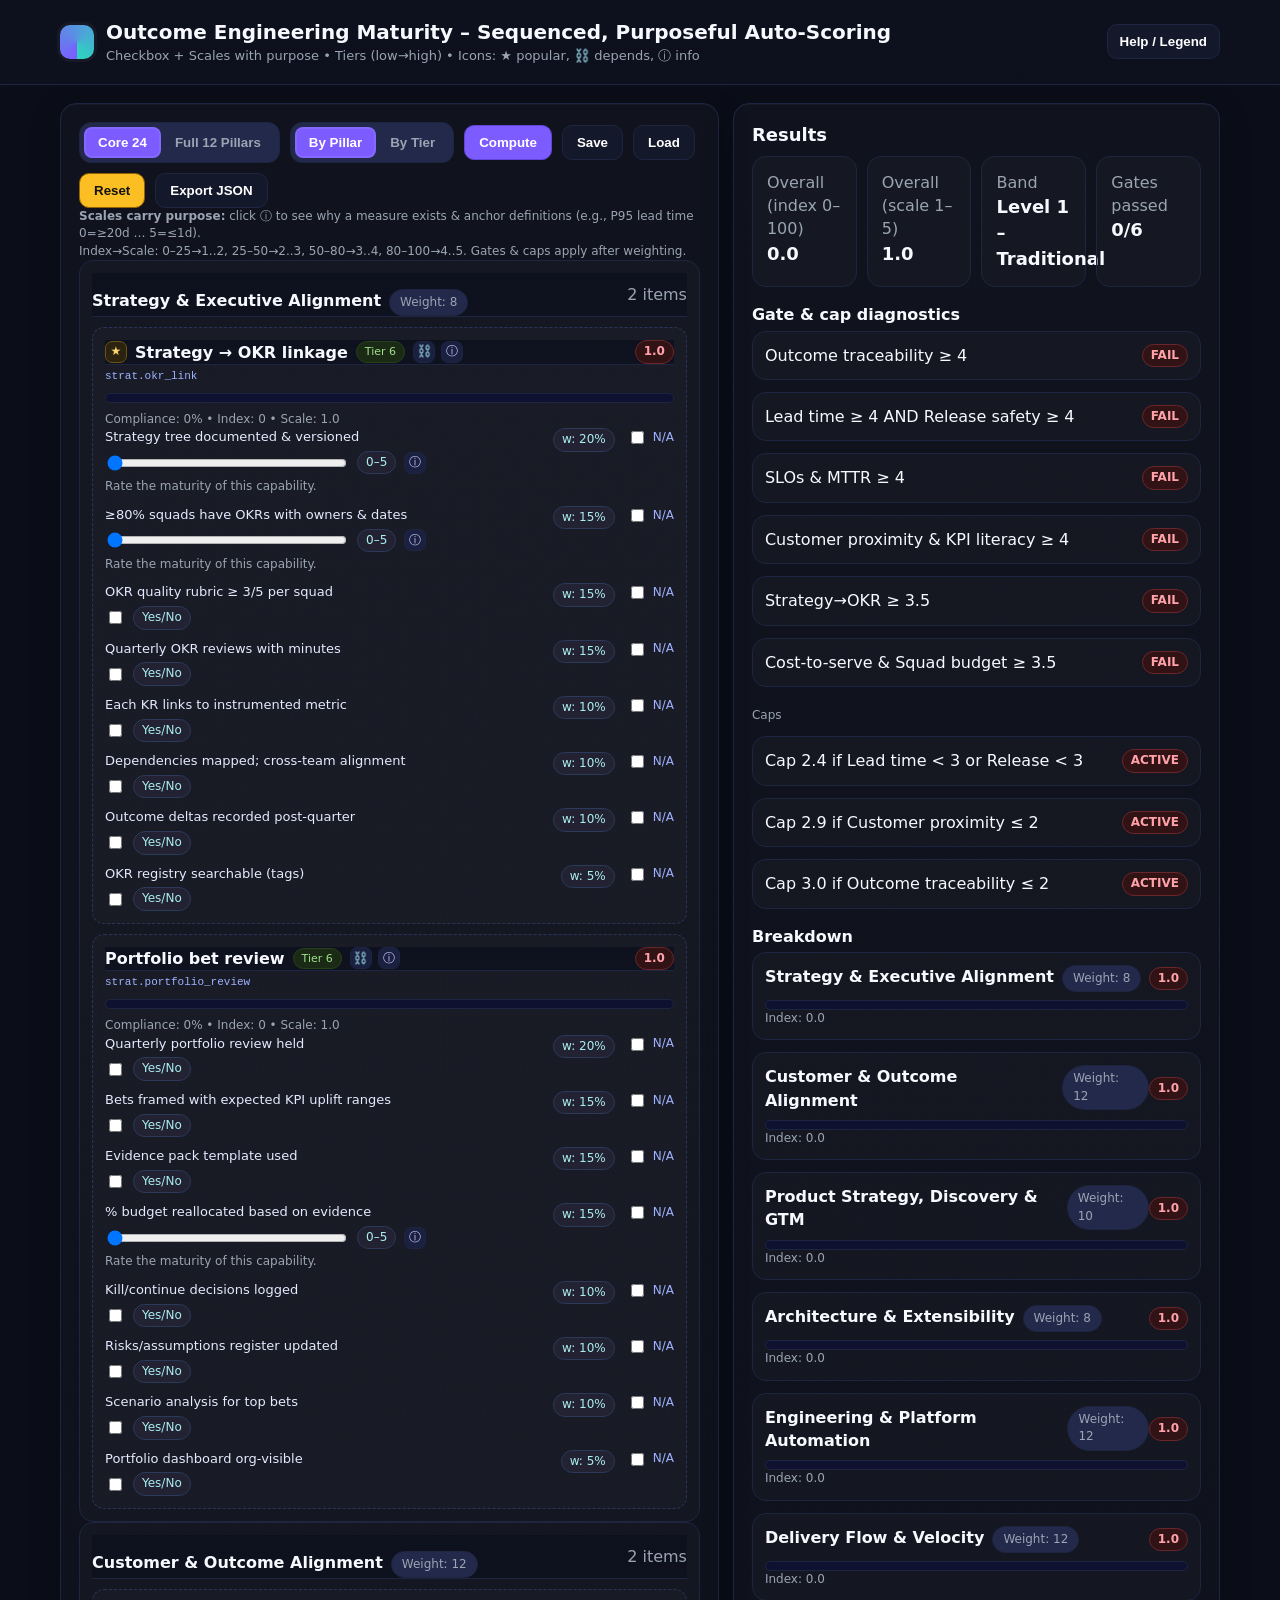
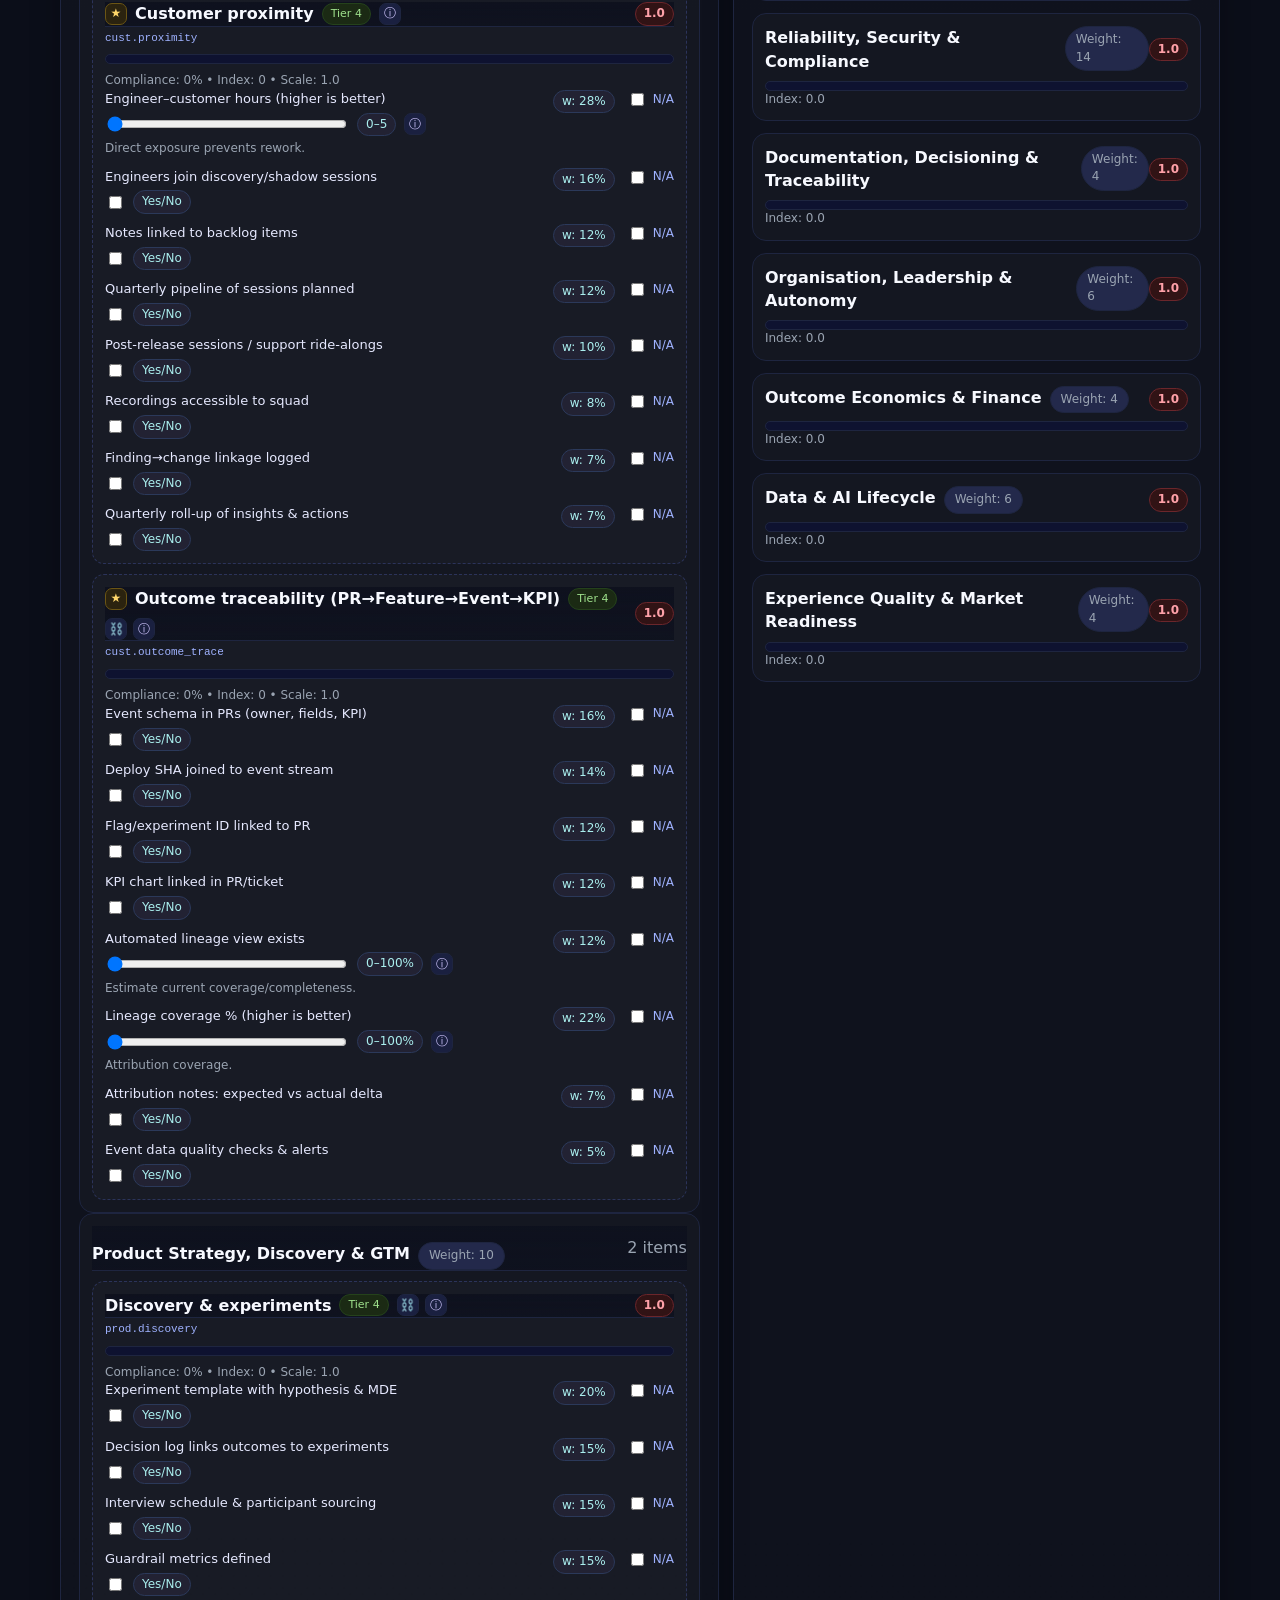
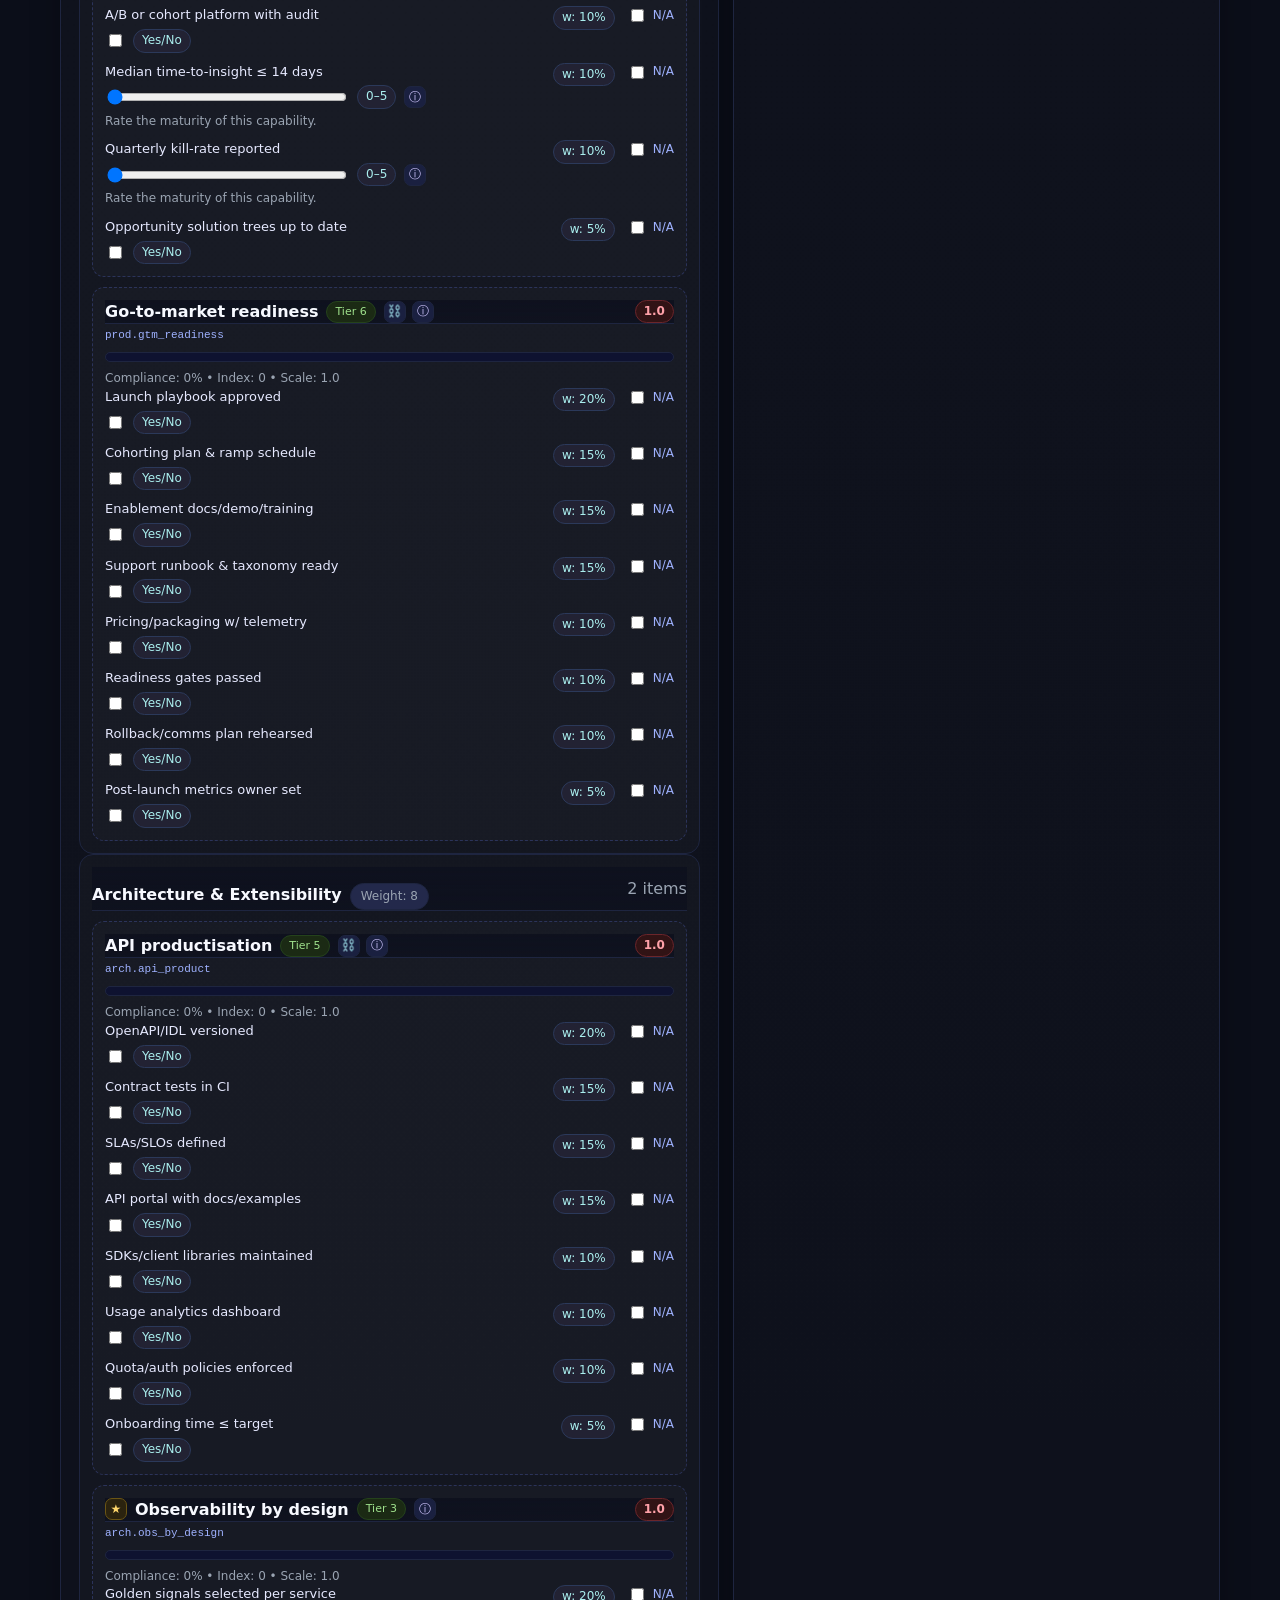
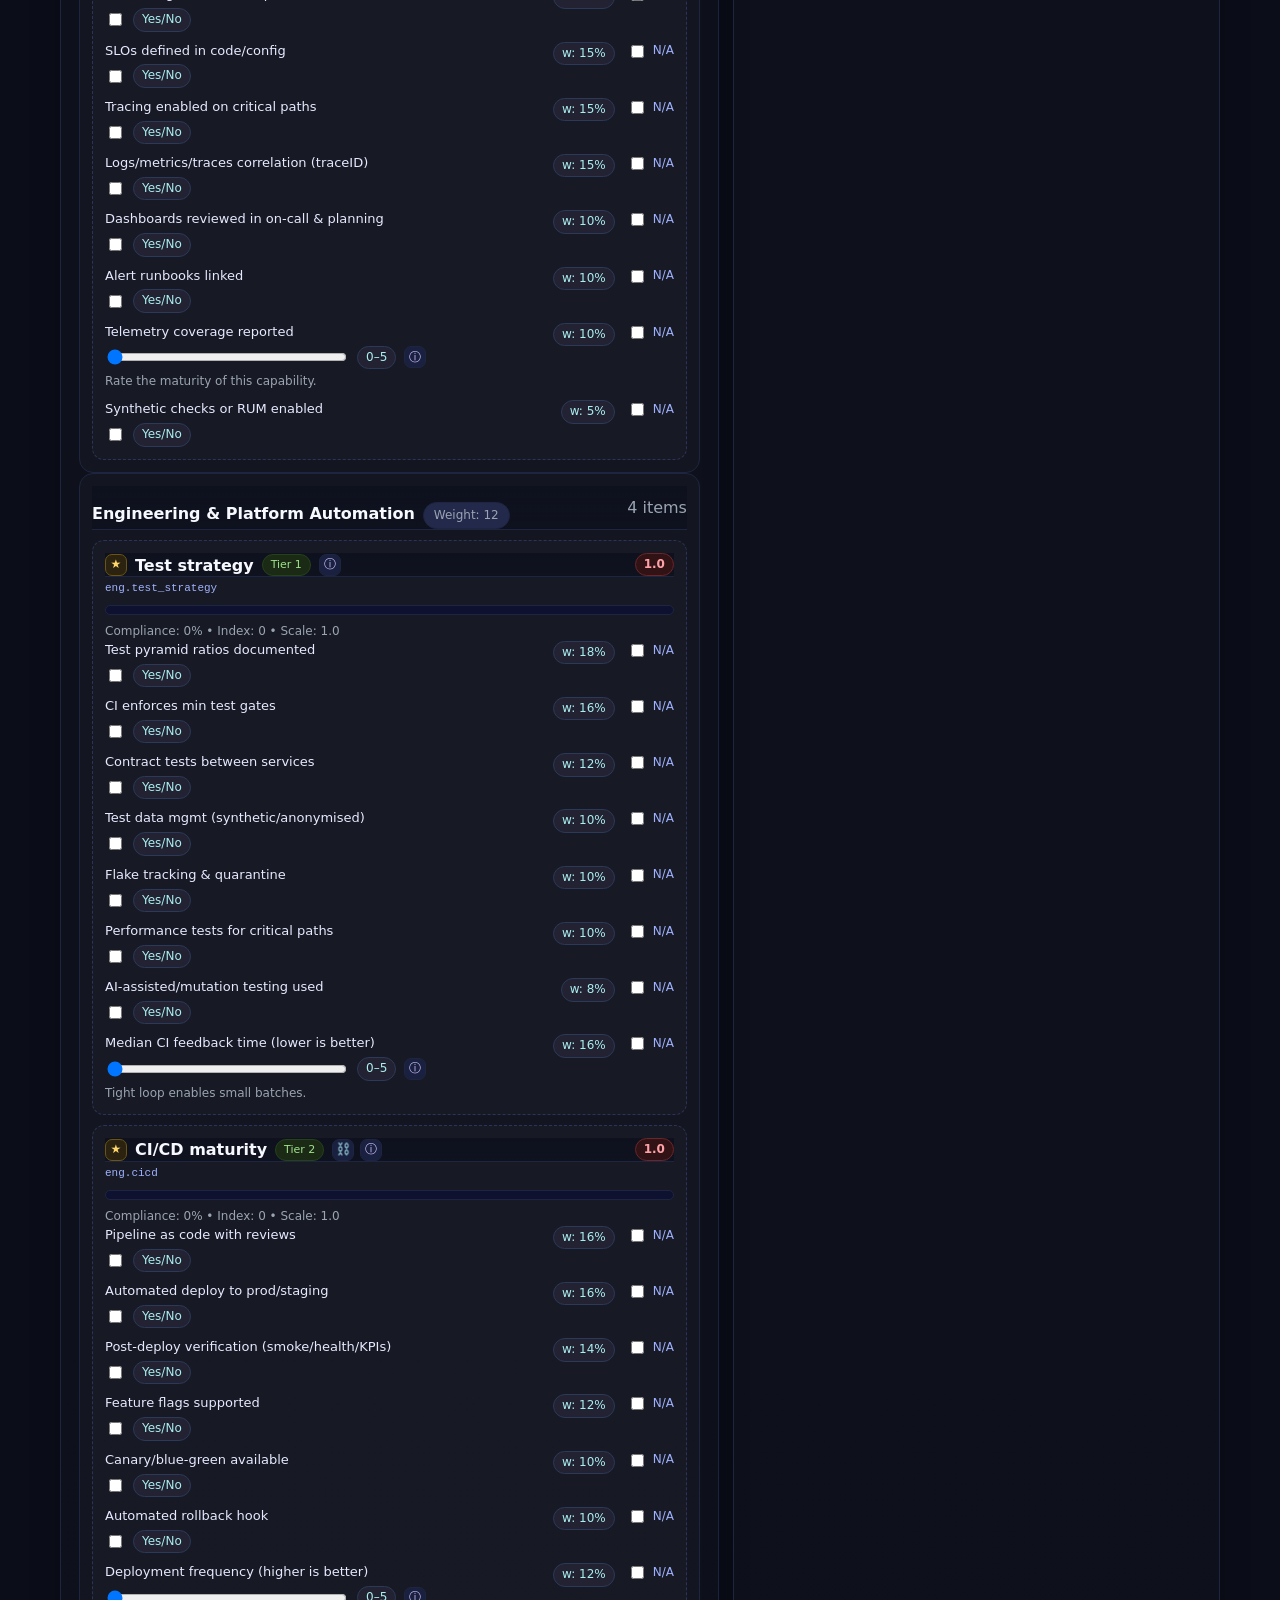
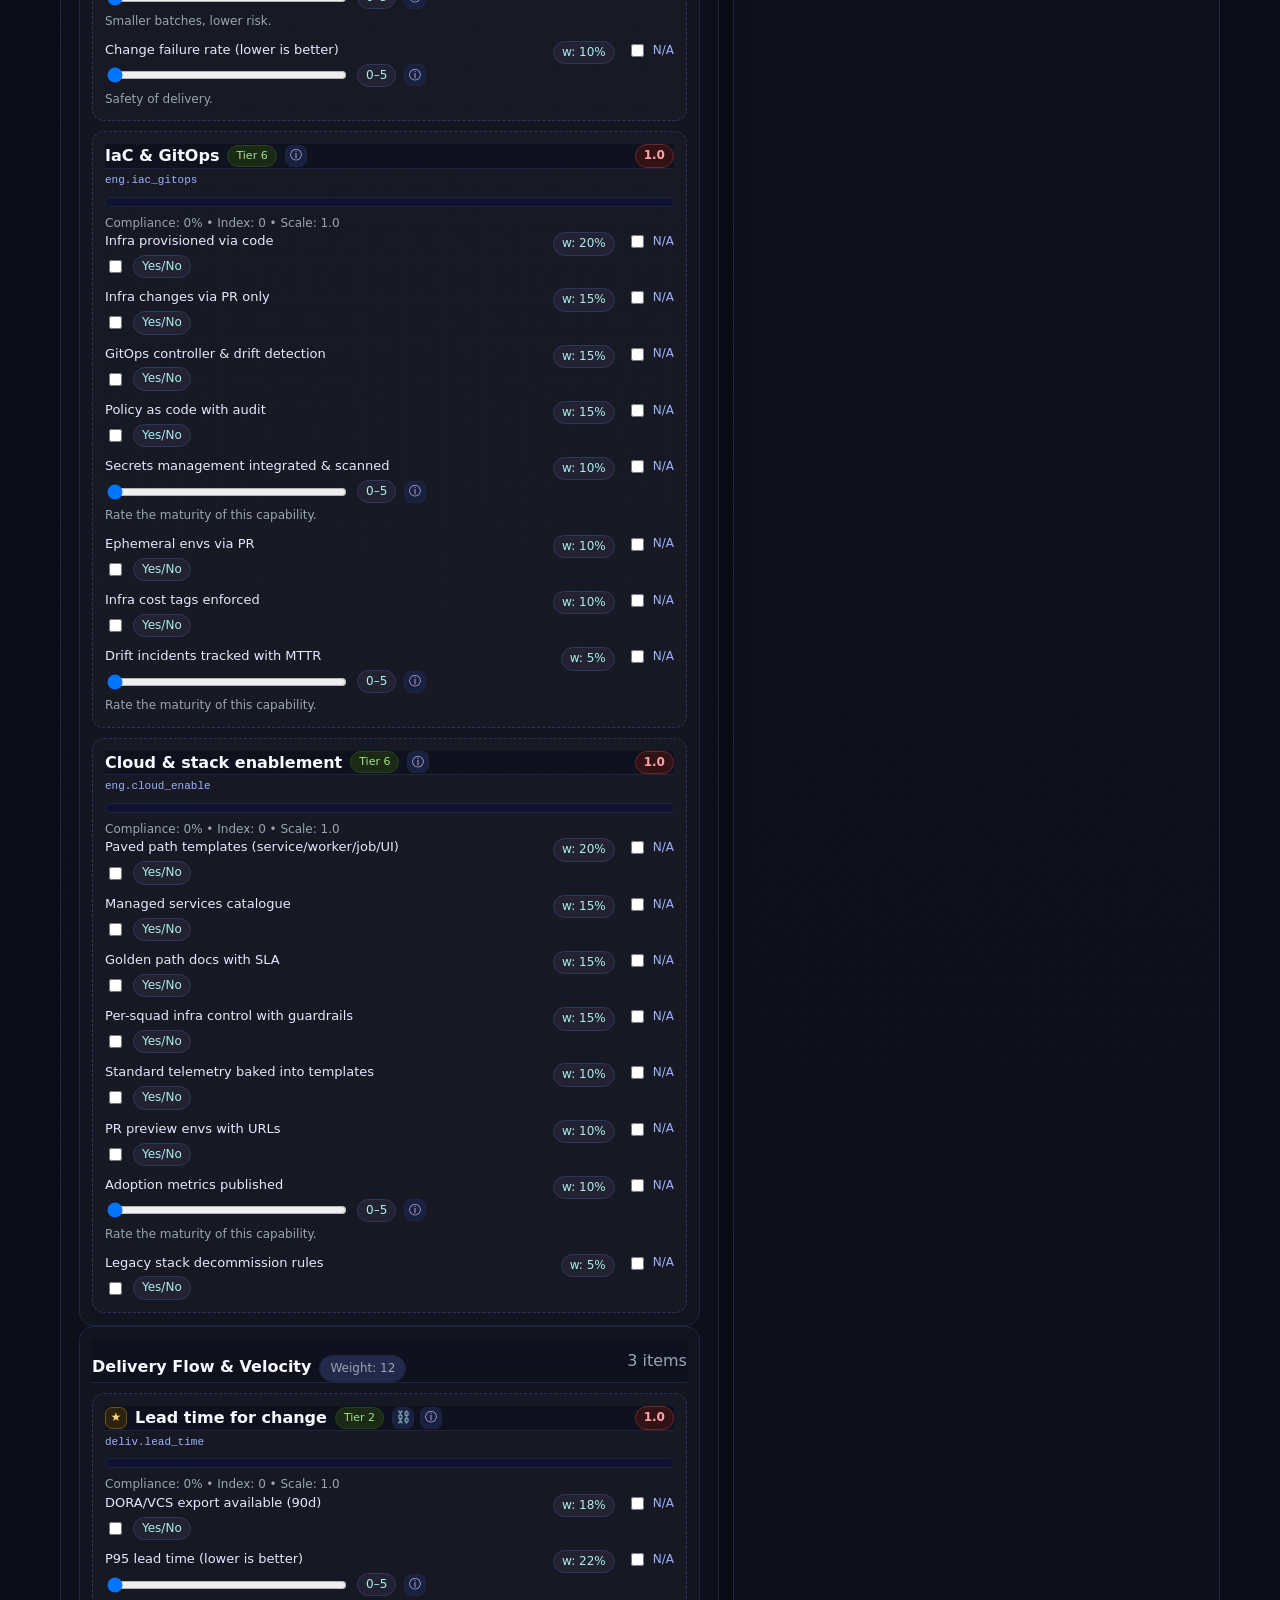
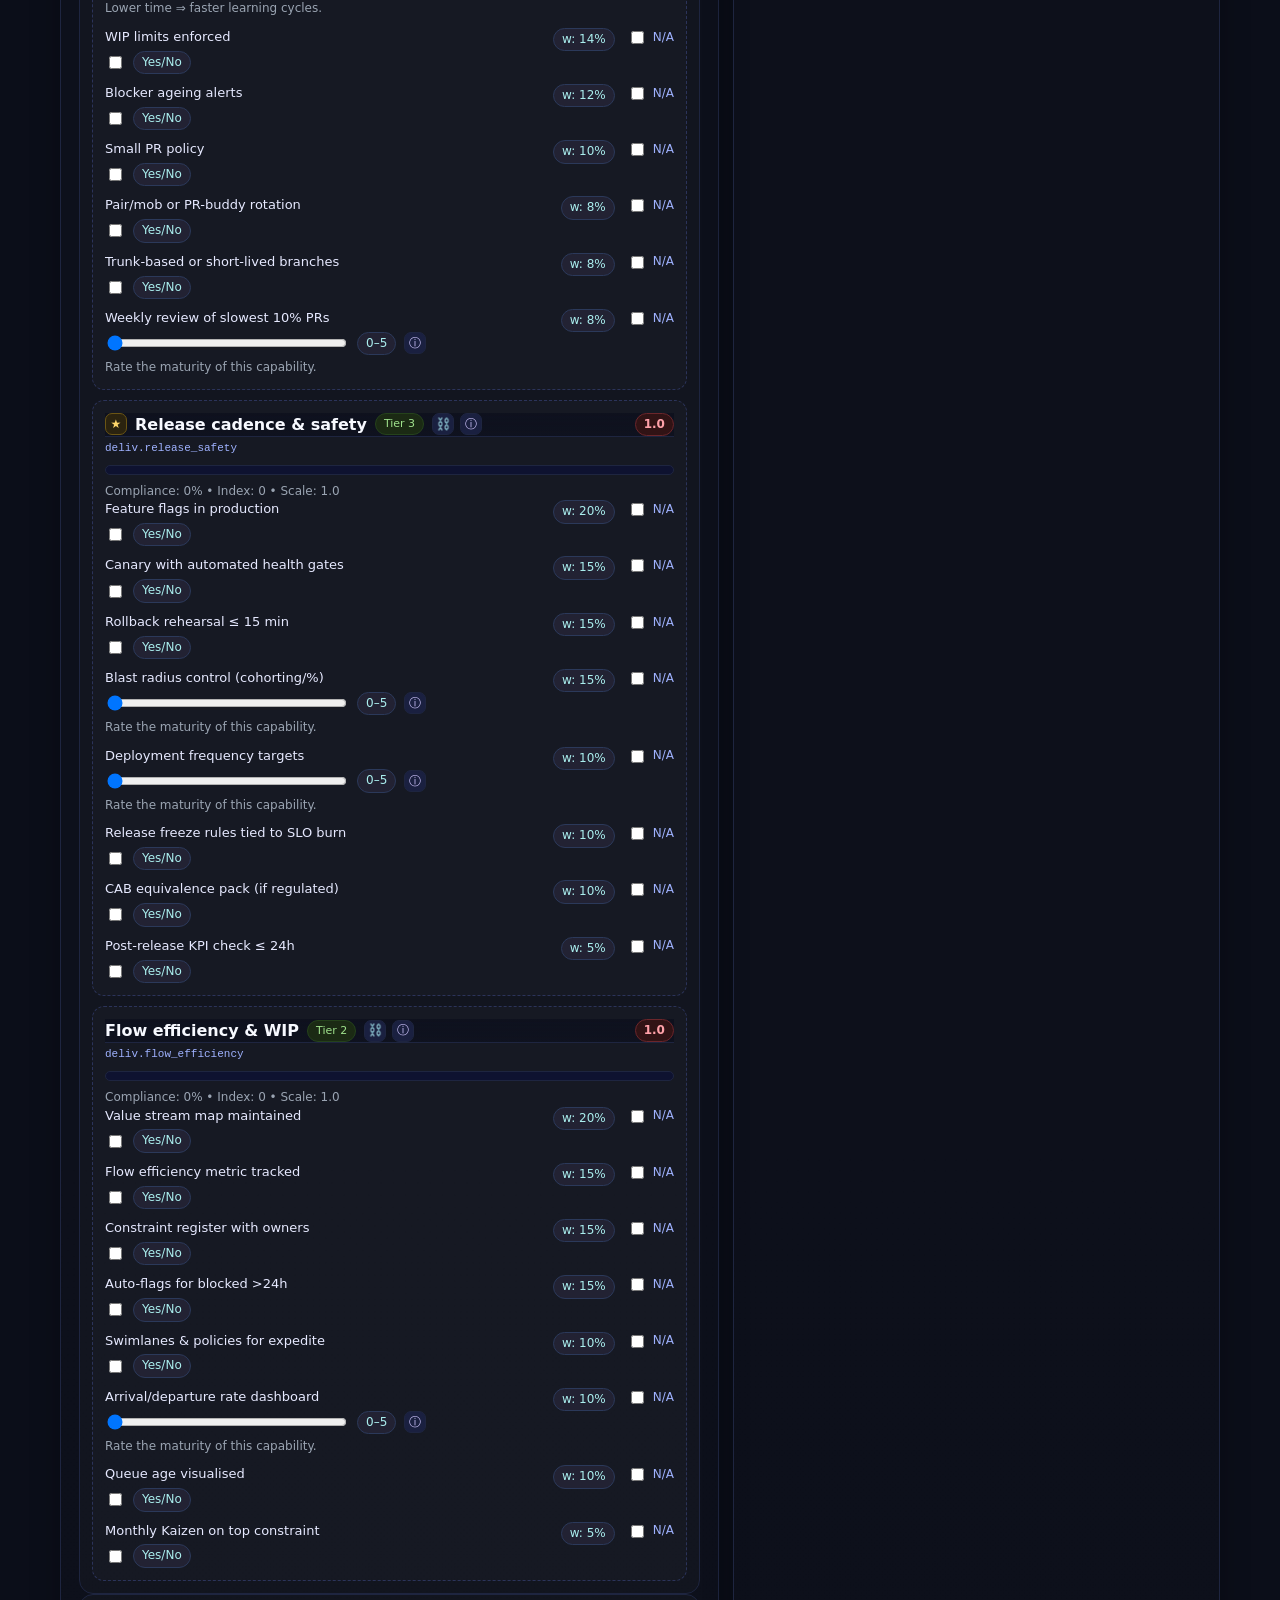
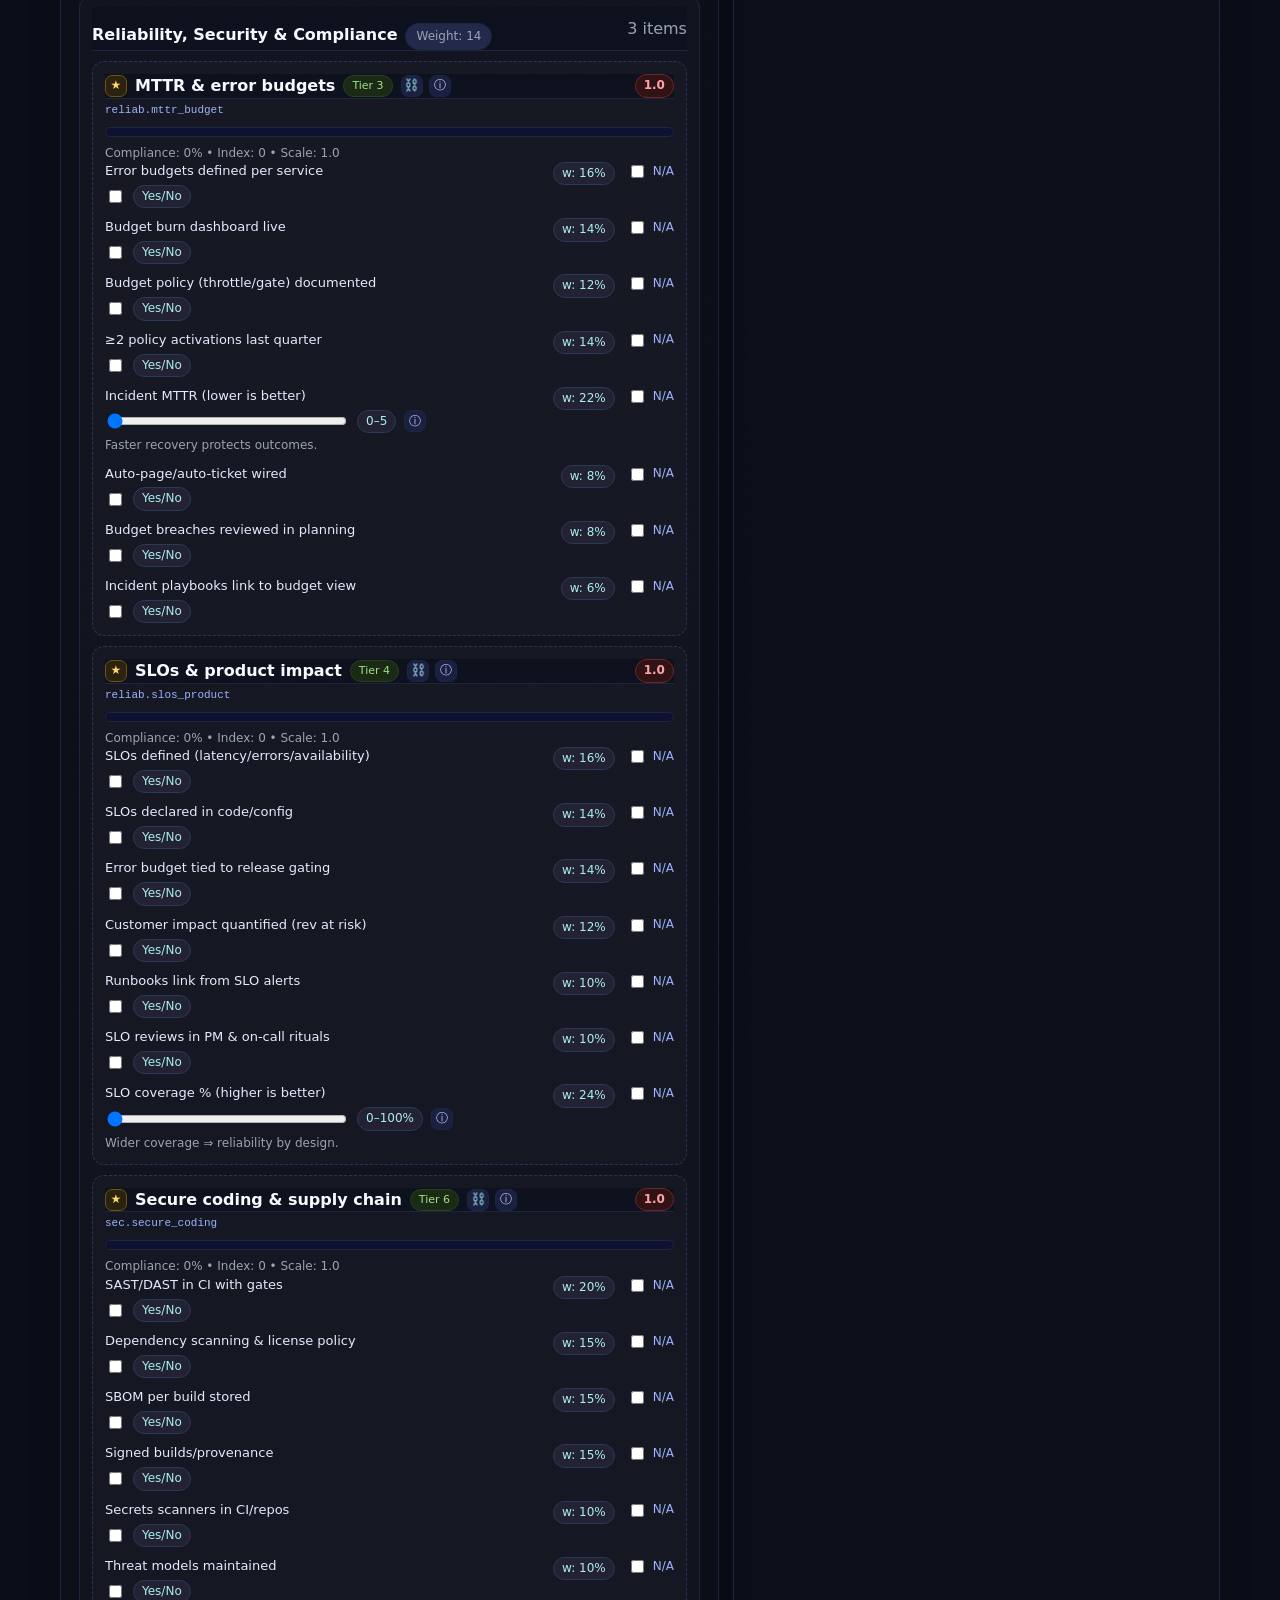
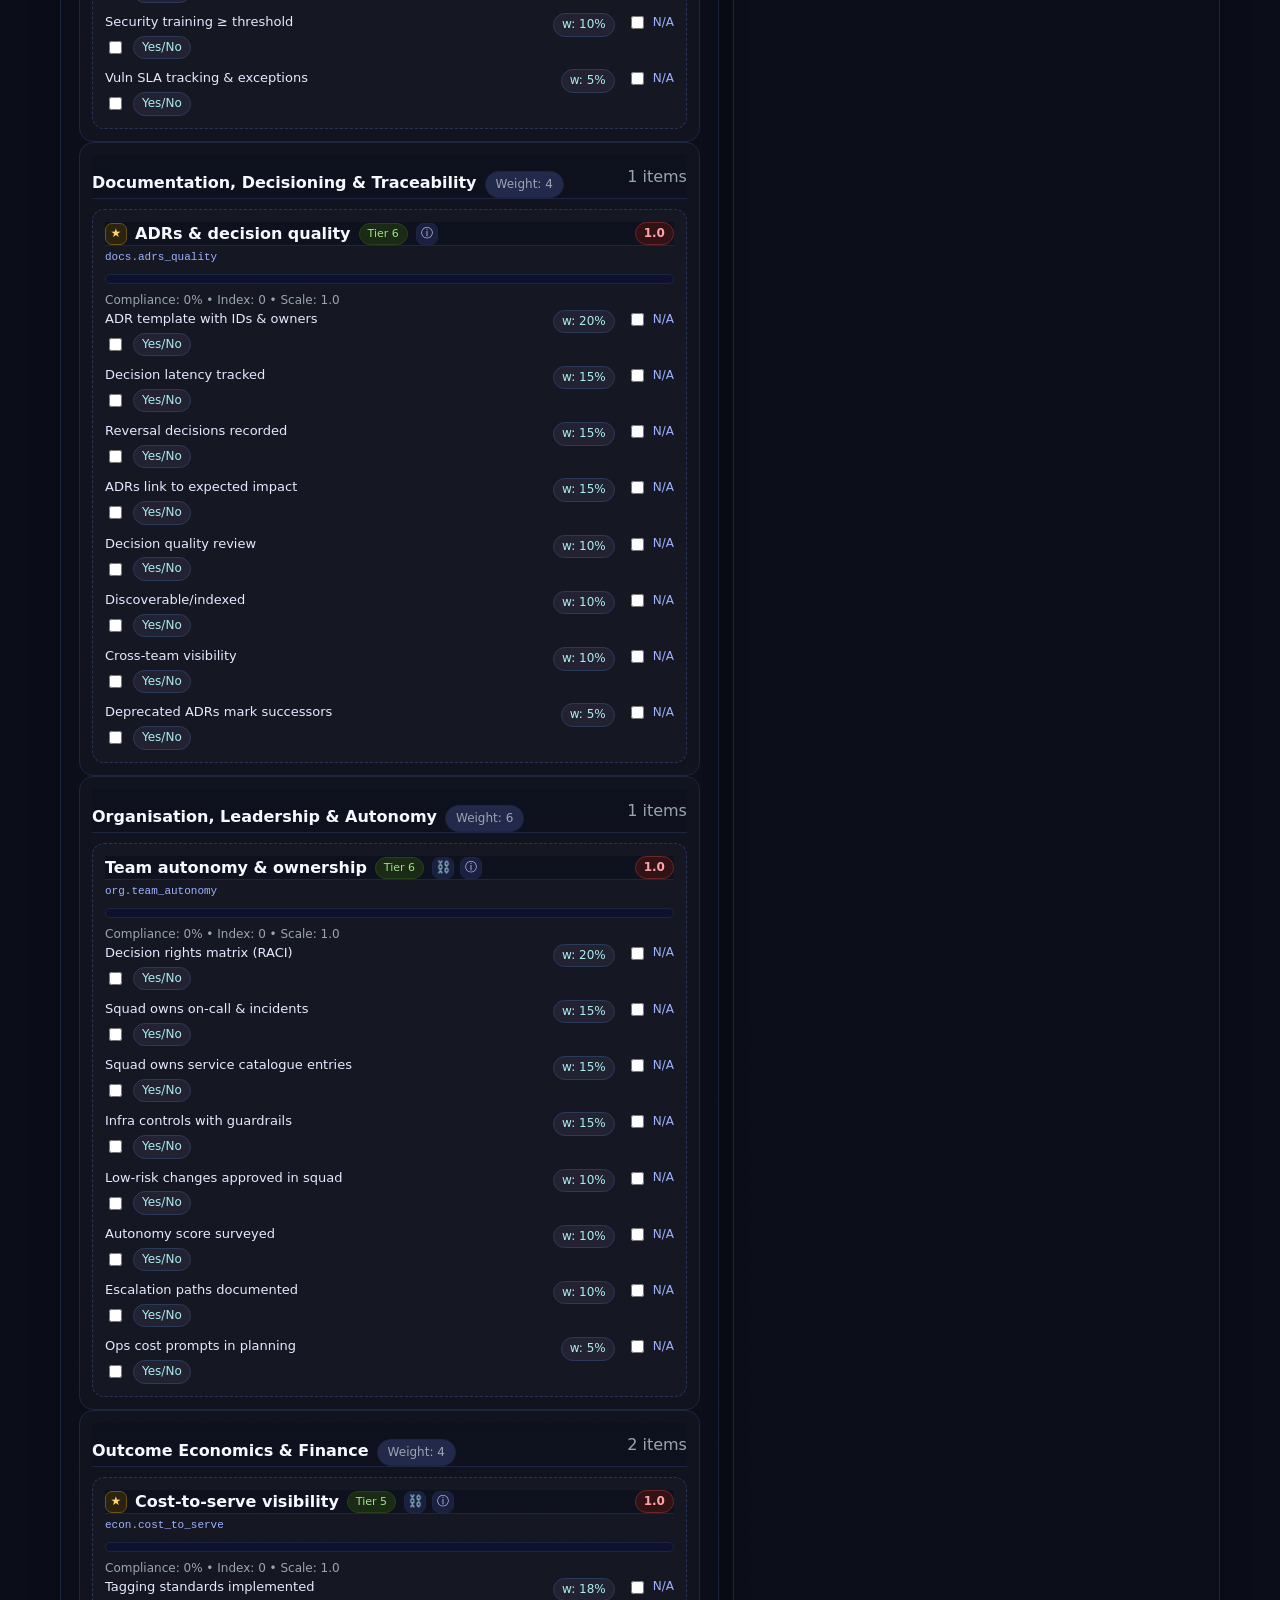
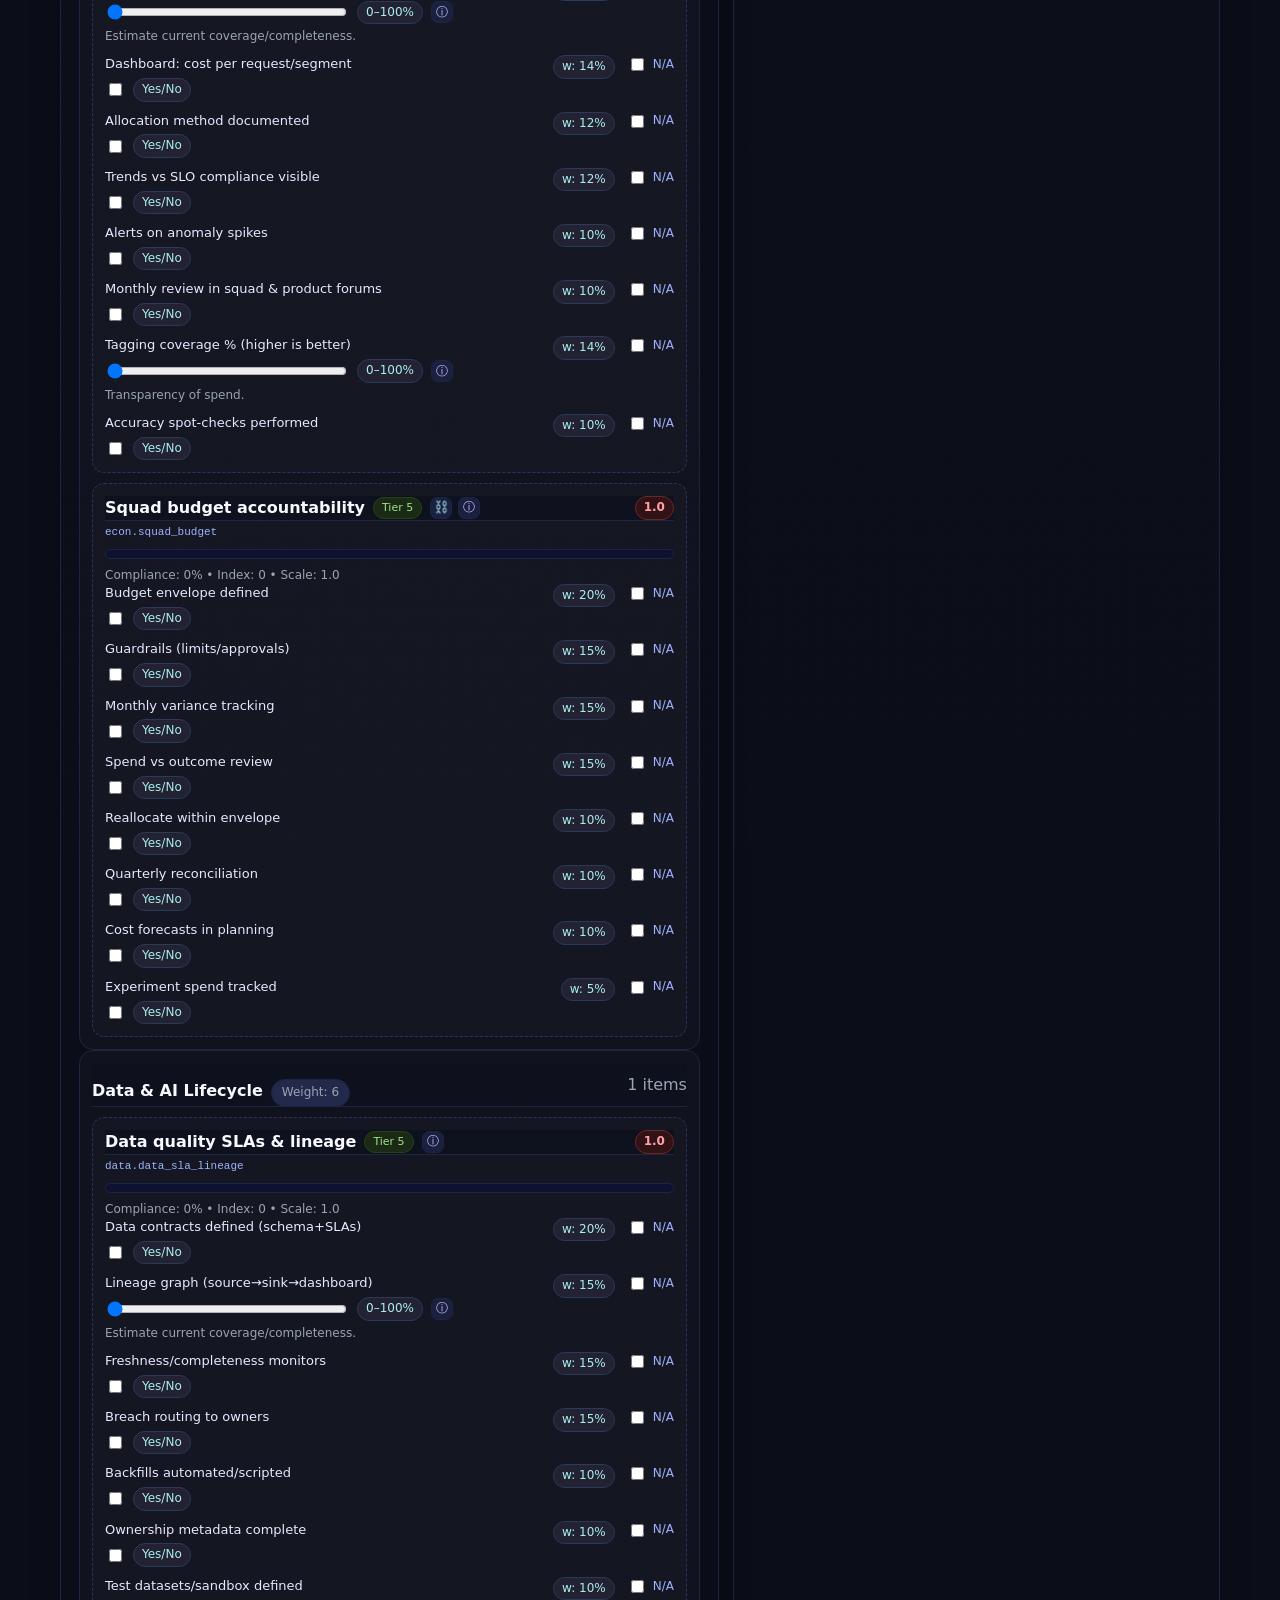
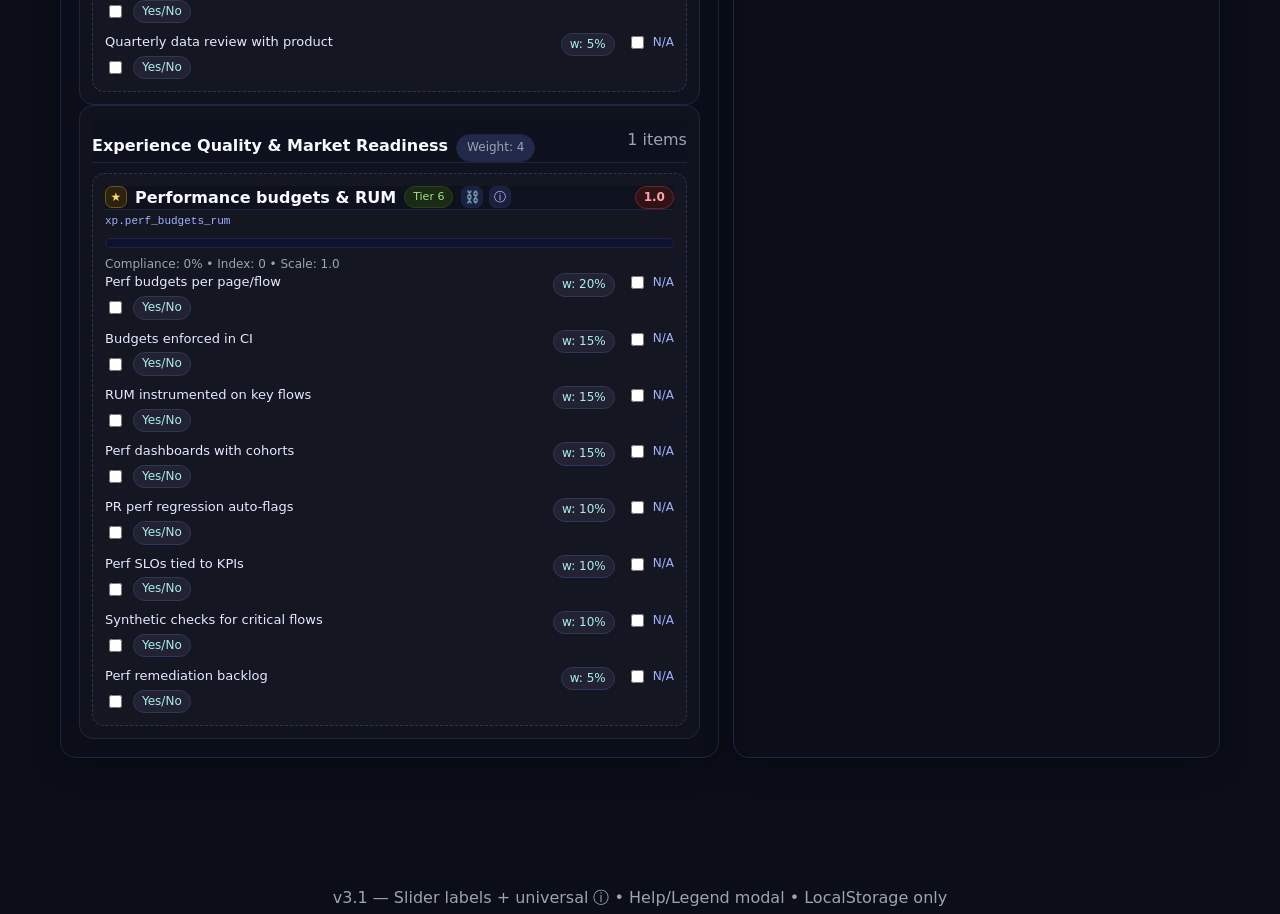
==== commit c09f5f1e: "Update Assessment.html" ====
--- a/Assessment.html
+++ b/Assessment.html
@@ -16,10 +16,13 @@
   header{position:sticky;top:0;z-index:8;background:linear-gradient(180deg,rgba(14,17,30,.9),rgba(14,17,30,.6)),rgba(14,17,30,.6);
     backdrop-filter:blur(8px);border-bottom:1px solid var(--line)}
   .wrap{max-width:1200px;margin:0 auto;padding:18px 20px}
-  .brand{display:flex;gap:12px;align-items:center}
+  .brand{display:flex;gap:12px;align-items:center;justify-content:space-between}
+  .brand-left{display:flex;gap:12px;align-items:center}
   .logo{width:34px;height:34px;border-radius:10px;background:conic-gradient(from 180deg,var(--brand),var(--brand-2));box-shadow:0 0 0 3px #ffffff0a}
   h1{margin:0;font-size:20px}
   .sub{color:var(--muted);font-size:13px}
+  .help-btn{border:1px solid var(--line);background:var(--panel);color:#fff;padding:9px 12px;border-radius:10px;cursor:pointer;font-weight:700}
+  .help-btn:hover{background:#1a1f3e}
   main{max-width:1200px;margin:18px auto;padding:0 20px 80px}
   .card{background:linear-gradient(180deg,rgba(255,255,255,.02),rgba(255,255,255,0));border:1px solid var(--line);border-radius:16px;padding:18px;box-shadow:0 10px 30px rgba(0,0,0,.25),inset 0 1px 0 rgba(255,255,255,.03)}
   .toolbar{display:flex;flex-wrap:wrap;gap:10px;align-items:center}
@@ -51,11 +54,13 @@
   .score-bad{background:#311315;color:#ffa1a9;border-color:#6b262b}
   .progress{width:100%;height:10px;border-radius:999px;background:#0e1230;border:1px solid var(--line);overflow:hidden}
   .bar{height:100%;background:linear-gradient(90deg,var(--brand),var(--brand-2));width:0%}
-  .checks{display:grid;gap:8px}
-  .row{display:flex;gap:8px;align-items:center}
+  .checks{display:grid;gap:10px}
+  .row{display:flex;gap:12px;align-items:flex-start;flex-wrap:wrap}
+  .field{display:flex;flex-direction:column;gap:4px;min-width:280px;flex:1}
+  .field label{font-size:13px;color:#e6e9ff}
   .chip{padding:2px 8px;border-radius:999px;background:#223;color:#aee;border:1px solid #2b395a;font-size:12px}
   .tiny{font-size:12px;color:var(--muted)}
-  input[type="range"]{width:220px}
+  input[type="range"]{width:240px}
   .na{display:flex;align-items:center;gap:6px;font-size:12px;color:#9fb2ff}
   .kpis{display:grid;grid-template-columns:repeat(4,minmax(0,1fr));gap:10px}
   .kpi{border:1px solid var(--line);border-radius:14px;padding:14px;background:rgba(255,255,255,.02)}
@@ -64,9 +69,9 @@
   .deck{display:grid;gap:12px}
   /* modal */
   .overlay{position:fixed;inset:0;background:var(--overlay);display:none;z-index:20;align-items:center;justify-content:center;padding:20px}
-  .modal{max-width:720px;width:100%;background:#0f142b;border:1px solid var(--line);border-radius:14px;box-shadow:0 20px 60px #0009}
+  .modal{max-width:820px;width:100%;background:#0f142b;border:1px solid var(--line);border-radius:14px;box-shadow:0 20px 60px #0009}
   .modal header{display:flex;justify-content:space-between;align-items:center;padding:14px 16px;border-bottom:1px solid var(--line)}
-  .modal .content{padding:16px;max-height:70vh;overflow:auto}
+  .modal .content{padding:16px;max-height:72vh;overflow:auto}
   .x{cursor:pointer;border:1px solid var(--line);border-radius:8px;padding:4px 8px;background:#1b2040}
   .bul{margin:8px 0 0 16px;color:#cfe}
   .bul li{margin:4px 0}
@@ -75,11 +80,14 @@
 <body>
 <header>
   <div class="wrap brand">
-    <div class="logo" aria-hidden="true"></div>
-    <div>
-      <h1>Outcome Engineering Maturity – Sequenced, Purposeful Auto-Scoring</h1>
-      <div class="sub">Checkbox + Scales with purpose • Tiers (low→high) • Icons: ★ popular, ⛓️ depends, ⓘ info</div>
+    <div class="brand-left">
+      <div class="logo" aria-hidden="true"></div>
+      <div>
+        <h1>Outcome Engineering Maturity – Sequenced, Purposeful Auto-Scoring</h1>
+        <div class="sub">Checkbox + Scales with purpose • Tiers (low→high) • Icons: ★ popular, ⛓️ depends, ⓘ info</div>
+      </div>
     </div>
+    <button id="btnHelp" class="help-btn" aria-label="Open help and legend">Help / Legend</button>
   </div>
 </header>
 
@@ -138,50 +146,49 @@
   </div>
 </div>
 
-<footer class="wrap muted" style="text-align:center;margin-top:30px">v3.0 — Sequenced tiers • Purposeful scales • Icons & popovers • LocalStorage only</footer>
+<footer class="wrap muted" style="text-align:center;margin-top:30px">v3.1 — Slider labels + universal ⓘ • Help/Legend modal • LocalStorage only</footer>
 
 <script>
-/* SCALE CATALOG — purpose + anchors */
+/* ==========================================================
+   SCALE CATALOG — purpose + anchors (incl. generic fallbacks)
+   ========================================================== */
 const SCALE_CATALOG = {
-  p95_lead_time: {
-    label:"P95 Lead Time", purpose:"Shorten idea→production to tighten feedback loops.",
-    anchors:["0 = ≥20 days","1 = ~15 days","2 = ~10 days","3 = ~5 days","4 = ~2 days","5 = ≤1 day"]
-  },
-  deploy_frequency: {
-    label:"Deployment Frequency", purpose:"Increase safe delivery cadence to reduce batch size.",
-    anchors:["0 = Monthly","1 = Bi-weekly","2 = Weekly","3 = 2–3×/week","4 = Daily","5 = Hourly"]
-  },
-  change_failure_rate: {
-    label:"Change Failure Rate", purpose:"Ship safely by reducing incidents per deployment.",
-    anchors:["0 = ≥40%","2 = ~25%","3 = ~15%","4 = ~8%","5 = ≤5% (↑ is better)"]
-  },
-  ci_feedback_time: {
-    label:"CI Feedback Time", purpose:"Tighten developer loop to enable small, frequent changes.",
-    anchors:["0 = ≥60m","1 = 45m","2 = 30m","3 = 20m","4 = 15m","5 = ≤10m"]
-  },
-  mttr_scale: {
-    label:"MTTR", purpose:"Recover fast to protect user outcomes & error budgets.",
-    anchors:["0 = ≥2 days","2 = ~8h","3 = ~2h","4 = ~45m","5 = ≤15m"]
-  },
-  slo_coverage_pct: {
-    label:"SLO Coverage %", purpose:"Ensure reliability is defined where it matters.",
-    anchors:["0–100% of services with SLOs"]
-  },
-  lineage_coverage_pct: {
-    label:"Outcome Lineage %", purpose:"Trace PR→Feature→Event→KPI to attribute impact.",
-    anchors:["0–100% merged PRs with lineage"]
-  },
-  eng_cust_hours: {
-    label:"Engineer–Customer Hours", purpose:"Bring engineers closer to users to reduce rework.",
-    anchors:["0 = 0h/qtr","1 = 1h","2 = 2h","3 = 4h","4 = 6h","5 = ≥8h per engineer/quarter"]
-  },
-  tagging_coverage_pct: {
-    label:"Tagging Coverage %", purpose:"Expose cost-to-serve for financial decisions.",
-    anchors:["0–100% resources correctly tagged"]
-  }
+  p95_lead_time:{label:"P95 Lead Time",purpose:"Shorten idea→production to tighten feedback loops.",anchors:["0 = ≥20 days","1 = ~15 days","2 = ~10 days","3 = ~5 days","4 = ~2 days","5 = ≤1 day"]},
+  deploy_frequency:{label:"Deployment Frequency",purpose:"Increase safe delivery cadence to reduce batch size.",anchors:["0 = Monthly","1 = Bi-weekly","2 = Weekly","3 = 2–3×/week","4 = Daily","5 = Hourly"]},
+  change_failure_rate:{label:"Change Failure Rate",purpose:"Ship safely by reducing incidents per deployment.",anchors:["0 = ≥40%","2 = ~25%","3 = ~15%","4 = ~8%","5 = ≤5% (↑ is better)"]},
+  ci_feedback_time:{label:"CI Feedback Time",purpose:"Tighten developer loop to enable small, frequent changes.",anchors:["0 = ≥60m","1 = 45m","2 = 30m","3 = 20m","4 = 15m","5 = ≤10m"]},
+  mttr_scale:{label:"MTTR",purpose:"Recover fast to protect user outcomes & error budgets.",anchors:["0 = ≥2 days","2 = ~8h","3 = ~2h","4 = ~45m","5 = ≤15m"]},
+  slo_coverage_pct:{label:"SLO Coverage %",purpose:"Ensure reliability is defined where it matters.",anchors:["0–100% of services with SLOs"]},
+  lineage_coverage_pct:{label:"Outcome Lineage %",purpose:"Trace PR→Feature→Event→KPI to attribute impact.",anchors:["0–100% merged PRs with lineage"]},
+  eng_cust_hours:{label:"Engineer–Customer Hours",purpose:"Bring engineers closer to users to reduce rework.",anchors:["0 = 0h/qtr","1 = 1h","2 = 2h","3 = 4h","4 = 6h","5 = ≥8h per engineer/quarter"]},
+  tagging_coverage_pct:{label:"Tagging Coverage %",purpose:"Expose cost-to-serve for financial decisions.",anchors:["0–100% resources correctly tagged"]},
+  /* GENERIC FALLBACKS */
+  generic_0_5:{label:"Maturity (0–5)",purpose:"Rate the maturity of this capability.",anchors:["0 = Not at all","1 = Ad-hoc","2 = Emerging","3 = Defined","4 = Managed","5 = Optimised"]},
+  generic_0_100:{label:"Coverage % (0–100)",purpose:"Estimate current coverage/completeness.",anchors:["0% = none → 100% = fully covered"]}
 };
 
-/* TIER / META — sequence, popularity, dependencies, purpose */
+/* ==========================================================
+   DEFAULT PURPOSE (if a parameter lacks detailed text)
+   ========================================================== */
+const DEFAULT_PURPOSE_BY_PREFIX = {
+  strat:"Align strategy to measurable outcomes and governance.",
+  cust:"Wire customer evidence and KPIs into daily work.",
+  prod:"De-risk bets via discovery, prioritisation and GTM readiness.",
+  arch:"Shape systems for safe change and extensibility.",
+  eng:"Automate build/test/deploy and enable paved paths.",
+  deliv:"Improve flow metrics and release safety.",
+  reliab:"Protect user outcomes with SLOs, incidents and budgets.",
+  sec:"Bake security, privacy and compliance into the lifecycle.",
+  docs:"Make decisions and knowledge discoverable and auditable.",
+  org:"Enable empowered, accountable, outcome-owning teams.",
+  econ:"Expose costs and link spend to value outcomes.",
+  data:"Ensure trustworthy data/ML with SLAs and oversight.",
+  xp:"Deliver fast, inclusive experiences with feedback loops."
+};
+
+/* ==========================================================
+   TIER / META — sequence, popularity, dependencies, purpose
+   ========================================================== */
 const PARAM_META = {
   /* Tier 1 – Foundations */
   "eng.test_strategy":{tier:1,popular:true,purpose:"Fast, trustworthy feedback at unit→e2e levels.",dependsOn:[]},
@@ -189,33 +196,28 @@
   "docs.code_api_docs":{tier:1,purpose:"Docs-as-code; discoverable & fresh.",dependsOn:[]},
   "org.role_triad":{tier:1,purpose:"Clear EM/PM/Design decision rights.",dependsOn:[]},
   "cust.kpi_literacy":{tier:1,purpose:"Teams read & act on KPIs; shared vocabulary.",dependsOn:[]},
-
   /* Tier 2 – Flow basics */
   "deliv.lead_time":{tier:2,popular:true,purpose:"Shorten change lead time; primary flow signal.",dependsOn:["eng.test_strategy","eng.code_review_gates","eng.dev_workflow"]},
   "deliv.flow_efficiency":{tier:2,purpose:"Visualise queues; reduce wait vs work.",dependsOn:["deliv.lead_time"]},
   "eng.dev_workflow":{tier:2,purpose:"Reproducible local/cloud dev; fast bootstraps.",dependsOn:[]},
   "eng.cicd":{tier:2,popular:true,purpose:"Automated build/test/deploy; ship often & safely.",dependsOn:["eng.test_strategy","eng.dev_workflow"]},
   "arch.modularity":{tier:2,purpose:"Right-sized modules/services to limit blast radius.",dependsOn:[]},
-
   /* Tier 3 – Release & reliability */
   "deliv.release_safety":{tier:3,popular:true,purpose:"Progressive delivery, flags, rollback.",dependsOn:["eng.cicd"]},
   "reliab.incident_mgmt":{tier:3,purpose:"Coordinated response; RCAs & drills.",dependsOn:["arch.obs_by_design"]},
   "reliab.mttr_budget":{tier:3,popular:true,purpose:"Error budgets policies + MTTR tracking.",dependsOn:["arch.obs_by_design","reliab.incident_mgmt"]},
   "arch.obs_by_design":{tier:3,popular:true,purpose:"Golden signals, tracing & runbooks.",dependsOn:[]},
-
   /* Tier 4 – Product outcome wiring */
   "cust.proximity":{tier:4,popular:true,purpose:"Engineers meet users; evidence flows in.",dependsOn:[]},
   "cust.outcome_trace":{tier:4,popular:true,purpose:"PR→Feature→Event→KPI lineage for attribution.",dependsOn:["data.data_sla_lineage"]},
   "reliab.slos_product":{tier:4,popular:true,purpose:"Product-relevant SLOs & budget policy.",dependsOn:["arch.obs_by_design"]},
   "prod.discovery":{tier:4,purpose:"Derisk bets via experiments & guardrails.",dependsOn:["cust.problem_framing"]},
   "cust.problem_framing":{tier:4,purpose:"Evidence-first problem statements.",dependsOn:[]},
-
   /* Tier 5 – Economics & data */
   "econ.cost_to_serve":{tier:5,popular:true,purpose:"Cost per request/segment drives choices.",dependsOn:["eng.iac_gitops","eng.cloud_enable"]},
   "econ.squad_budget":{tier:5,purpose:"Local budget ownership & reallocation.",dependsOn:["econ.cost_to_serve"]},
   "data.data_sla_lineage":{tier:5,purpose:"Data contracts, lineage & quality SLAs.",dependsOn:[]},
   "arch.api_product":{tier:5,purpose:"API as product: SLAs, adoption, analytics.",dependsOn:["arch.modularity"]},
-
   /* Tier 6 – Enterprise excellence */
   "prod.gtm_readiness":{tier:6,purpose:"Enablement, support & rollback plans.",dependsOn:["deliv.release_safety"]},
   "econ.finops":{tier:6,purpose:"Policy-driven cloud savings & forecasts.",dependsOn:["econ.cost_to_serve","eng.iac_gitops"]},
@@ -250,7 +252,9 @@
   "data.analytics_selfserve":{tier:6,purpose:"Speed to insight; self-serve.",dependsOn:["data.data_sla_lineage"]}
 };
 
-/* MODEL (weights, gates, caps, parameters) */
+/* ==========================================================
+   MODEL (weights, gates, caps, parameters) – same set as before
+   ========================================================== */
 const MODEL = {
   weights: {
     "Strategy & Executive Alignment": 8,
@@ -307,10 +311,10 @@
       { name:"Experience Quality & Market Readiness", parameters:["xp.perf_budgets_rum","xp.accessibility","xp.i18n_l10n","xp.support_integration"] }
     ],
     parameters: {
-      /* explicit mixed examples */
+      /* Detailed mixed examples (with explicit labels on sliders) */
       "deliv.lead_time": { label:"Lead time for change", checks:[
         {type:"check",  w:18, label:"DORA/VCS export available (90d)"},
-        {type:"scale5", w:22, label:"P95 lead time", scaleRef:"p95_lead_time", purpose:"Lower time ⇒ faster learning cycles."},
+        {type:"scale5", w:22, label:"P95 lead time (lower is better)", scaleRef:"p95_lead_time", purpose:"Lower time ⇒ faster learning cycles."},
         {type:"check",  w:14, label:"WIP limits enforced"},
         {type:"check",  w:12, label:"Blocker ageing alerts"},
         {type:"check",  w:10, label:"Small PR policy"},
@@ -326,14 +330,14 @@
         {type:"check",  w:10, label:"Flake tracking & quarantine"},
         {type:"check",  w:10, label:"Performance tests for critical paths"},
         {type:"check",  w:8,  label:"AI-assisted/mutation testing used"},
-        {type:"scale5", w:16, label:"Median CI feedback time", scaleRef:"ci_feedback_time", purpose:"Tight loop enables small batches."}
+        {type:"scale5", w:16, label:"Median CI feedback time (lower is better)", scaleRef:"ci_feedback_time", purpose:"Tight loop enables small batches."}
       ]},
       "reliab.mttr_budget": { label:"MTTR & error budgets", checks:[
         {type:"check",  w:16, label:"Error budgets defined per service"},
         {type:"check",  w:14, label:"Budget burn dashboard live"},
         {type:"check",  w:12, label:"Budget policy (throttle/gate) documented"},
         {type:"check",  w:14, label:"≥2 policy activations last quarter"},
-        {type:"scale5", w:22, label:"Incident MTTR", scaleRef:"mttr_scale", purpose:"Faster recovery protects outcomes."},
+        {type:"scale5", w:22, label:"Incident MTTR (lower is better)", scaleRef:"mttr_scale", purpose:"Faster recovery protects outcomes."},
         {type:"check",  w:8,  label:"Auto-page/auto-ticket wired"},
         {type:"check",  w:8,  label:"Budget breaches reviewed in planning"},
         {type:"check",  w:6,  label:"Incident playbooks link to budget view"}
@@ -345,10 +349,10 @@
         {type:"check",   w:12, label:"Customer impact quantified (rev at risk)"},
         {type:"check",   w:10, label:"Runbooks link from SLO alerts"},
         {type:"check",   w:10, label:"SLO reviews in PM & on-call rituals"},
-        {type:"scale100",w:24, label:"SLO coverage %", scaleRef:"slo_coverage_pct", purpose:"Wider coverage ⇒ reliability by design."}
+        {type:"scale100",w:24, label:"SLO coverage % (higher is better)", scaleRef:"slo_coverage_pct", purpose:"Wider coverage ⇒ reliability by design."}
       ]},
       "cust.proximity": { label:"Customer proximity", checks:[
-        {type:"scale5",  w:28, label:"Engineer–customer hours", scaleRef:"eng_cust_hours", purpose:"Direct exposure prevents rework."},
+        {type:"scale5",  w:28, label:"Engineer–customer hours (higher is better)", scaleRef:"eng_cust_hours", purpose:"Direct exposure prevents rework."},
         {type:"check",   w:16, label:"Engineers join discovery/shadow sessions"},
         {type:"check",   w:12, label:"Notes linked to backlog items"},
         {type:"check",   w:12, label:"Quarterly pipeline of sessions planned"},
@@ -363,7 +367,7 @@
         {type:"check",   w:12, label:"Flag/experiment ID linked to PR"},
         {type:"check",   w:12, label:"KPI chart linked in PR/ticket"},
         {type:"check",   w:12, label:"Automated lineage view exists"},
-        {type:"scale100",w:22, label:"Lineage coverage % (90d)", scaleRef:"lineage_coverage_pct", purpose:"Attribution coverage."},
+        {type:"scale100",w:22, label:"Lineage coverage % (higher is better)", scaleRef:"lineage_coverage_pct", purpose:"Attribution coverage."},
         {type:"check",   w:7,  label:"Attribution notes: expected vs actual delta"},
         {type:"check",   w:5,  label:"Event data quality checks & alerts"}
       ]},
@@ -374,8 +378,8 @@
         {type:"check",  w:12, label:"Feature flags supported"},
         {type:"check",  w:10, label:"Canary/blue-green available"},
         {type:"check",  w:10, label:"Automated rollback hook"},
-        {type:"scale5", w:12, label:"Deployment frequency", scaleRef:"deploy_frequency", purpose:"Smaller batches, lower risk."},
-        {type:"scale5", w:10, label:"Change failure rate (↓ better)", scaleRef:"change_failure_rate", purpose:"Safety of delivery."}
+        {type:"scale5", w:12, label:"Deployment frequency (higher is better)", scaleRef:"deploy_frequency", purpose:"Smaller batches, lower risk."},
+        {type:"scale5", w:10, label:"Change failure rate (lower is better)", scaleRef:"change_failure_rate", purpose:"Safety of delivery."}
       ]},
       "econ.cost_to_serve": { label:"Cost-to-serve visibility", checks:[
         {type:"check",   w:18, label:"Tagging standards implemented"},
@@ -384,11 +388,11 @@
         {type:"check",   w:12, label:"Trends vs SLO compliance visible"},
         {type:"check",   w:10, label:"Alerts on anomaly spikes"},
         {type:"check",   w:10, label:"Monthly review in squad & product forums"},
-        {type:"scale100",w:14, label:"Tagging coverage %", scaleRef:"tagging_coverage_pct", purpose:"Transparency of spend."},
+        {type:"scale100",w:14, label:"Tagging coverage % (higher is better)", scaleRef:"tagging_coverage_pct", purpose:"Transparency of spend."},
         {type:"check",   w:10, label:"Accuracy spot-checks performed"}
       ]},
 
-      /* remaining parameters (weights auto-profiled) */
+      /* Remaining parameters (weights auto-profiled; labels present for all) */
       "strat.okr_link": { label:"Strategy → OKR linkage", checks:[
         {label:"Strategy tree documented & versioned"},
         {label:"≥80% squads have OKRs with owners & dates"},
@@ -793,43 +797,55 @@
   }
 };
 
-/* auto-type/weight helpers */
-const TAPER8 = [20,15,15,15,10,10,10,5];
-const TAPER6 = [20,20,15,15,15,15];
+/* ---------- weight/profile + scale backfill so every ⓘ has content ---------- */
+const TAPER8=[20,15,15,15,10,10,10,5], TAPER6=[20,20,15,15,15,15];
 function patchModel(){
   const P = MODEL.fullModel.parameters;
+  // Backfill parameter purpose if absent
+  Object.keys(P).forEach(pid=>{
+    PARAM_META[pid] = PARAM_META[pid] || {};
+    if(!PARAM_META[pid].purpose){
+      const pref = pid.split('.')[0];
+      PARAM_META[pid].purpose = DEFAULT_PURPOSE_BY_PREFIX[pref] || "Purpose: see checks below.";
+    }
+  });
   for(const pid of Object.keys(P)){
     const def = P[pid];
     def.checks.forEach(ch=>{ if(!ch.type) ch.type="check"; });
     const hasW = def.checks.some(ch=> typeof ch.w==="number");
     if(!hasW){
-      const n=def.checks.length;
-      let prof = (n===8?TAPER8:(n===6?TAPER6:null));
+      const n=def.checks.length; let prof=(n===8?TAPER8:(n===6?TAPER6:null));
       if(!prof){
-        prof = Array.from({length:n},(_,i)=> Math.max(8, Math.round(100 * Math.pow(0.88,i))));
-        const s=prof.reduce((a,b)=>a+b,0);
-        prof = prof.map(x=> Math.round(100*x/s));
+        prof = Array.from({length:n},(_,i)=> Math.max(8, Math.round(100*Math.pow(0.88,i))));
+        const s=prof.reduce((a,b)=>a+b,0); prof=prof.map(x=>Math.round(100*x/s));
         const d=100-prof.reduce((a,b)=>a+b,0); if(d) prof[0]+=d;
       }
-      def.checks.forEach((ch,i)=> ch.w = prof[i] ?? Math.round(100/n));
+      def.checks.forEach((ch,i)=> ch.w = prof[i]);
     } else {
       const s = def.checks.reduce((a,ch)=>a+(ch.w||0),0);
       if(s>0) def.checks.forEach(ch=> ch.w = +(ch.w*100/s).toFixed(2));
     }
-    // Heuristics: convert some labels into scales if not explicit
+    // Heuristics: ensure sliders have a scale + purpose; checks stay boolean
     def.checks.forEach(ch=>{
       if(ch.type==="check"){
         const L=(ch.label||"").toLowerCase();
-        if(/coverage|%|adoption|frequency|rate/.test(L)) ch.type="scale5"; // fallback
-        if(/coverage %|slo coverage|lineage|tagging/.test(L)) ch.type="scale100";
-        if(/p95|median|mttr|lead time|time to|setup time/.test(L)) ch.type="scale5";
+        if(/coverage %|slo coverage|lineage|tagging/.test(L)){ ch.type="scale100"; }
+        else if(/coverage|%|adoption|frequency|rate|p95|median|mttr|lead time|time to|setup time/.test(L)){ ch.type="scale5"; }
+      }
+      if((ch.type==="scale5" || ch.type==="scale100") && !ch.scaleRef){
+        ch.scaleRef = (ch.type==="scale100") ? "generic_0_100" : "generic_0_5";
+      }
+      if((ch.type==="scale5" || ch.type==="scale100") && !ch.purpose){
+        const sc = SCALE_CATALOG[ch.scaleRef]; if(sc) ch.purpose = sc.purpose;
       }
     });
   }
 }
 patchModel();
 
-/* STATE & VIEW */
+/* ==========================================================
+   STATE & VIEW
+   ========================================================== */
 const STORAGE_KEYS = { core:"oemm_core24_seq", full:"oemm_full12_seq" };
 let currentModule="core";    // 'core' | 'full'
 let currentView="pillar";    // 'pillar' | 'tier'
@@ -856,7 +872,9 @@
 function getSaved(){ return JSON.parse(localStorage.getItem(STORAGE_KEYS[currentModule]) || "{}"); }
 function setSaved(S){ localStorage.setItem(STORAGE_KEYS[currentModule], JSON.stringify(S)); }
 
-/* RENDER */
+/* ==========================================================
+   RENDER
+   ========================================================== */
 function render(){
   formArea.innerHTML="";
   if(currentView==="pillar") renderByPillar();
@@ -864,6 +882,7 @@
   attachHandlers();
   compute();
 }
+
 function visibleParamIds(){
   const all = MODEL.fullModel.pillars.flatMap(p=>p.parameters);
   if(currentModule==="core"){
@@ -872,6 +891,7 @@
   }
   return all;
 }
+
 function renderByPillar(){
   const vis = new Set(visibleParamIds());
   MODEL.fullModel.pillars.forEach(block=>{
@@ -893,6 +913,7 @@
     formArea.appendChild(card);
   });
 }
+
 function renderByTier(){
   const vis = new Set(visibleParamIds());
   const tiers = {};
@@ -921,6 +942,7 @@
     formArea.appendChild(card);
   });
 }
+
 function renderParam(pillarName, pid, showPillarChip=false){
   const def = MODEL.fullModel.parameters[pid];
   const meta = PARAM_META[pid] || {};
@@ -952,28 +974,43 @@
     const row = document.createElement("div"); row.className="row";
     const type = ch.type || "check";
     const w = (typeof ch.w==="number")? ch.w : 0;
+
+    // accessible IDs
+    const inputId = `${key}-${i}`;
     let control="";
     if(type==="check"){
-      control = `<label class="row" style="gap:8px">
-        <input type="checkbox" data-type="check" data-param="${pid}" data-index="${i}" />
-        <span>${ch.label}</span>
-      </label>`;
+      control = `
+        <div class="field" style="min-width:320px">
+          <label for="${inputId}">${ch.label}</label>
+          <div class="row" style="align-items:center;gap:8px">
+            <input id="${inputId}" type="checkbox" data-type="check" data-param="${pid}" data-index="${i}" />
+            <span class="chip">Yes/No</span>
+          </div>
+        </div>`;
     } else if(type==="scale5"){
       const val = saved[i]?.v ?? 0;
-      control = `<div class="row" style="gap:8px;flex-wrap:wrap">
-        <input type="range" min="0" max="5" step="0.5" value="${val}" data-type="scale5" data-param="${pid}" data-index="${i}"/>
-        <span class="chip">0–5</span>
-        <button class="ico info" title="Scale info" data-scale="${ch.scaleRef||''}" data-scale-owner="${pid}" data-scale-idx="${i}">ⓘ</button>
-        <span class="tiny">${ch.purpose||""}</span>
-      </div>`;
+      control = `
+        <div class="field">
+          <label for="${inputId}">${ch.label}</label>
+          <div class="row" style="align-items:center;gap:8px">
+            <input id="${inputId}" type="range" min="0" max="5" step="0.5" value="${val}" data-type="scale5" data-param="${pid}" data-index="${i}" aria-describedby="${inputId}-desc"/>
+            <span class="chip">0–5</span>
+            <button class="ico info" title="Scale info" data-scale="${ch.scaleRef||''}" data-scale-owner="${pid}" data-scale-idx="${i}">ⓘ</button>
+          </div>
+          <div id="${inputId}-desc" class="tiny">${ch.purpose||""}</div>
+        </div>`;
     } else {
       const val = saved[i]?.v ?? 0;
-      control = `<div class="row" style="gap:8px;flex-wrap:wrap">
-        <input type="range" min="0" max="100" step="5" value="${val}" data-type="scale100" data-param="${pid}" data-index="${i}"/>
-        <span class="chip">0–100%</span>
-        <button class="ico info" title="Scale info" data-scale="${ch.scaleRef||''}" data-scale-owner="${pid}" data-scale-idx="${i}">ⓘ</button>
-        <span class="tiny">${ch.purpose||""}</span>
-      </div>`;
+      control = `
+        <div class="field">
+          <label for="${inputId}">${ch.label}</label>
+          <div class="row" style="align-items:center;gap:8px">
+            <input id="${inputId}" type="range" min="0" max="100" step="5" value="${val}" data-type="scale100" data-param="${pid}" data-index="${i}" aria-describedby="${inputId}-desc"/>
+            <span class="chip">0–100%</span>
+            <button class="ico info" title="Scale info" data-scale="${ch.scaleRef||''}" data-scale-owner="${pid}" data-scale-idx="${i}">ⓘ</button>
+          </div>
+          <div id="${inputId}-desc" class="tiny">${ch.purpose||""}</div>
+        </div>`;
     }
     row.innerHTML = `
       <div style="flex:1">${control}</div>
@@ -982,23 +1019,27 @@
     `;
     area.appendChild(row);
 
-    const ctrl = row.querySelector(`[data-param="${pid}"][data-index="${i}"]:not([data-na])`);
+    // restore saved
+    const ctrl = row.querySelector(`#${CSS.escape(inputId)}`);
     if(saved[i]){
-      if(ctrl.dataset.type==="check") ctrl.checked = !!saved[i].v;
-      else ctrl.value = saved[i].v;
+      if((ctrl?.dataset.type)==="check") ctrl.checked = !!saved[i].v;
+      else if(ctrl) ctrl.value = saved[i].v;
       const na = row.querySelector(`[data-na="1"]`);
-      if(saved[i].na){ na.checked = true; ctrl.disabled = true; }
+      if(saved[i].na){ na.checked = true; if(ctrl) ctrl.disabled = true; }
     }
   });
   return wrap;
 }
 
-/* MODAL */
+/* ==========================================================
+   POPUPS (Info / Dependencies / Global Help)
+   ========================================================== */
 const overlay = document.getElementById("overlay");
 const modalTitle = document.getElementById("modalTitle");
 const modalContent = document.getElementById("modalContent");
 document.getElementById("modalClose").addEventListener("click", ()=> overlay.style.display="none");
 overlay.addEventListener("click", e=>{ if(e.target===overlay) overlay.style.display="none"; });
+
 function openModal(title, html){
   modalTitle.textContent = title;
   modalContent.innerHTML = html;
@@ -1031,7 +1072,26 @@
   `;
 }
 
-/* EVENTS / PERSIST */
+document.getElementById("btnHelp").addEventListener("click", ()=>{
+  openModal("Help / Legend", `
+    <p>This page lets you assess maturity via <b>checkboxes</b> and <b>scales</b> with clear <b>purpose</b> and <b>anchors</b>.</p>
+    <ul class="bul">
+      <li><b>Modules:</b> <em>Core 24</em> (fast baseline) vs <em>Full 12 Pillars</em> (comprehensive).</li>
+      <li><b>Views:</b> <em>By Pillar</em> groups by capability; <em>By Tier</em> shows the recommended <u>sequence of adoption</u> (low→high complexity). <b>Tier ≠ Score level</b>.</li>
+      <li><b>Icons:</b> ★ popular high-ROI items; ⛓️ shows <em>dependencies</em>; ⓘ opens <em>details</em> (purpose, anchors, deps).</li>
+      <li><b>Sliders:</b> Each slider now has a label. Click the ⓘ beside the slider for a plain-English purpose and anchor definitions.</li>
+      <li><b>N/A:</b> If a sub-item doesn’t apply, tick <em>N/A</em> to exclude it from weighting.</li>
+      <li><b>Weighting:</b> Each sub-item shows its weight (w:%). Parameter compliance is the weighted average.</li>
+      <li><b>Index → Scale:</b> Parameter/pillar indices (0–100) map to scale (1–5): 0–25→1..2, 25–50→2..3, 50–80→3..4, 80–100→4..5.</li>
+      <li><b>Gates & Caps:</b> Failing key gates caps overall at ≤3. Additional caps apply (e.g., low proximity → cap 2.9).</li>
+      <li><b>Save/Load/Export:</b> Local only (browser). Use <em>Export JSON</em> to share results.</li>
+    </ul>
+  `);
+});
+
+/* ==========================================================
+   EVENTS / PERSIST
+   ========================================================== */
 function attachHandlers(){
   formArea.addEventListener("click", e=>{
     const t=e.target;
@@ -1067,6 +1127,7 @@
     compute();
   });
 }
+
 function saveAll(){ alert("Saved locally."); }
 function loadAll(){ render(); alert("Loaded (if previously saved)."); }
 function resetAll(){ if(!confirm("Clear all selections for this module?")) return; localStorage.removeItem(STORAGE_KEYS[currentModule]); render(); }
@@ -1106,7 +1167,9 @@
   render();
 });
 
-/* COMPUTATION */
+/* ==========================================================
+   COMPUTATION
+   ========================================================== */
 function collectCompliance(){
   const out = {};
   const saved = getSaved();
@@ -1142,6 +1205,7 @@
   });
   return out;
 }
+
 function compute(silent=false){
   const comp = collectCompliance();
   if(!silent){
@@ -1159,6 +1223,7 @@
       }
     });
   }
+  // pillar aggregation
   const byPillar = {};
   MODEL.fullModel.pillars.forEach(p=>{
     const ids = p.parameters.filter(id => visibleParamIds().includes(id));
@@ -1174,14 +1239,17 @@
   });
   const overallIndexPre = sumW? (sumWx/sumW) : null;
   const overallScalePre = indexToScale(overallIndexPre);
+  // gates
   const gates = MODEL.gates.map(g=>{
     const vals = g.params.map(pid => comp[pid]?.scale ?? null);
     const pass = vals.every(v=>v!=null) && ((g.logical==="AND") ? vals.every(v=>v>=g.threshold) : vals.some(v=>v>=g.threshold));
     return { id:g.id, label:g.label, pass };
   });
   const allPass = gates.every(x=>x.pass);
+  // gates cap at 3 if fail
   let afterGatesScale = overallScalePre;
   if(afterGatesScale!=null && !allPass) afterGatesScale = Math.min(afterGatesScale,3.0);
+  // caps
   const caps = MODEL.caps.map(c=>{
     const vals = c.params.map(pid => comp[pid]?.scale ?? null);
     let trigger=false;
@@ -1210,6 +1278,7 @@
   }
   return { perParam: comp, byPillar, overallIndexPre, overallScalePre, afterGatesScale, finalScale, finalIndex, gates, caps };
 }
+
 function renderGateCaps(gates,caps){
   const box=document.getElementById("gateList"); box.innerHTML="";
   gates.forEach(g=>{
@@ -1228,6 +1297,7 @@
     box.appendChild(row);
   });
 }
+
 function renderBreakdown(byPillar){
   const cont=document.getElementById("pillarBreakdown"); cont.innerHTML="";
   Object.keys(MODEL.weights).forEach(p=>{
